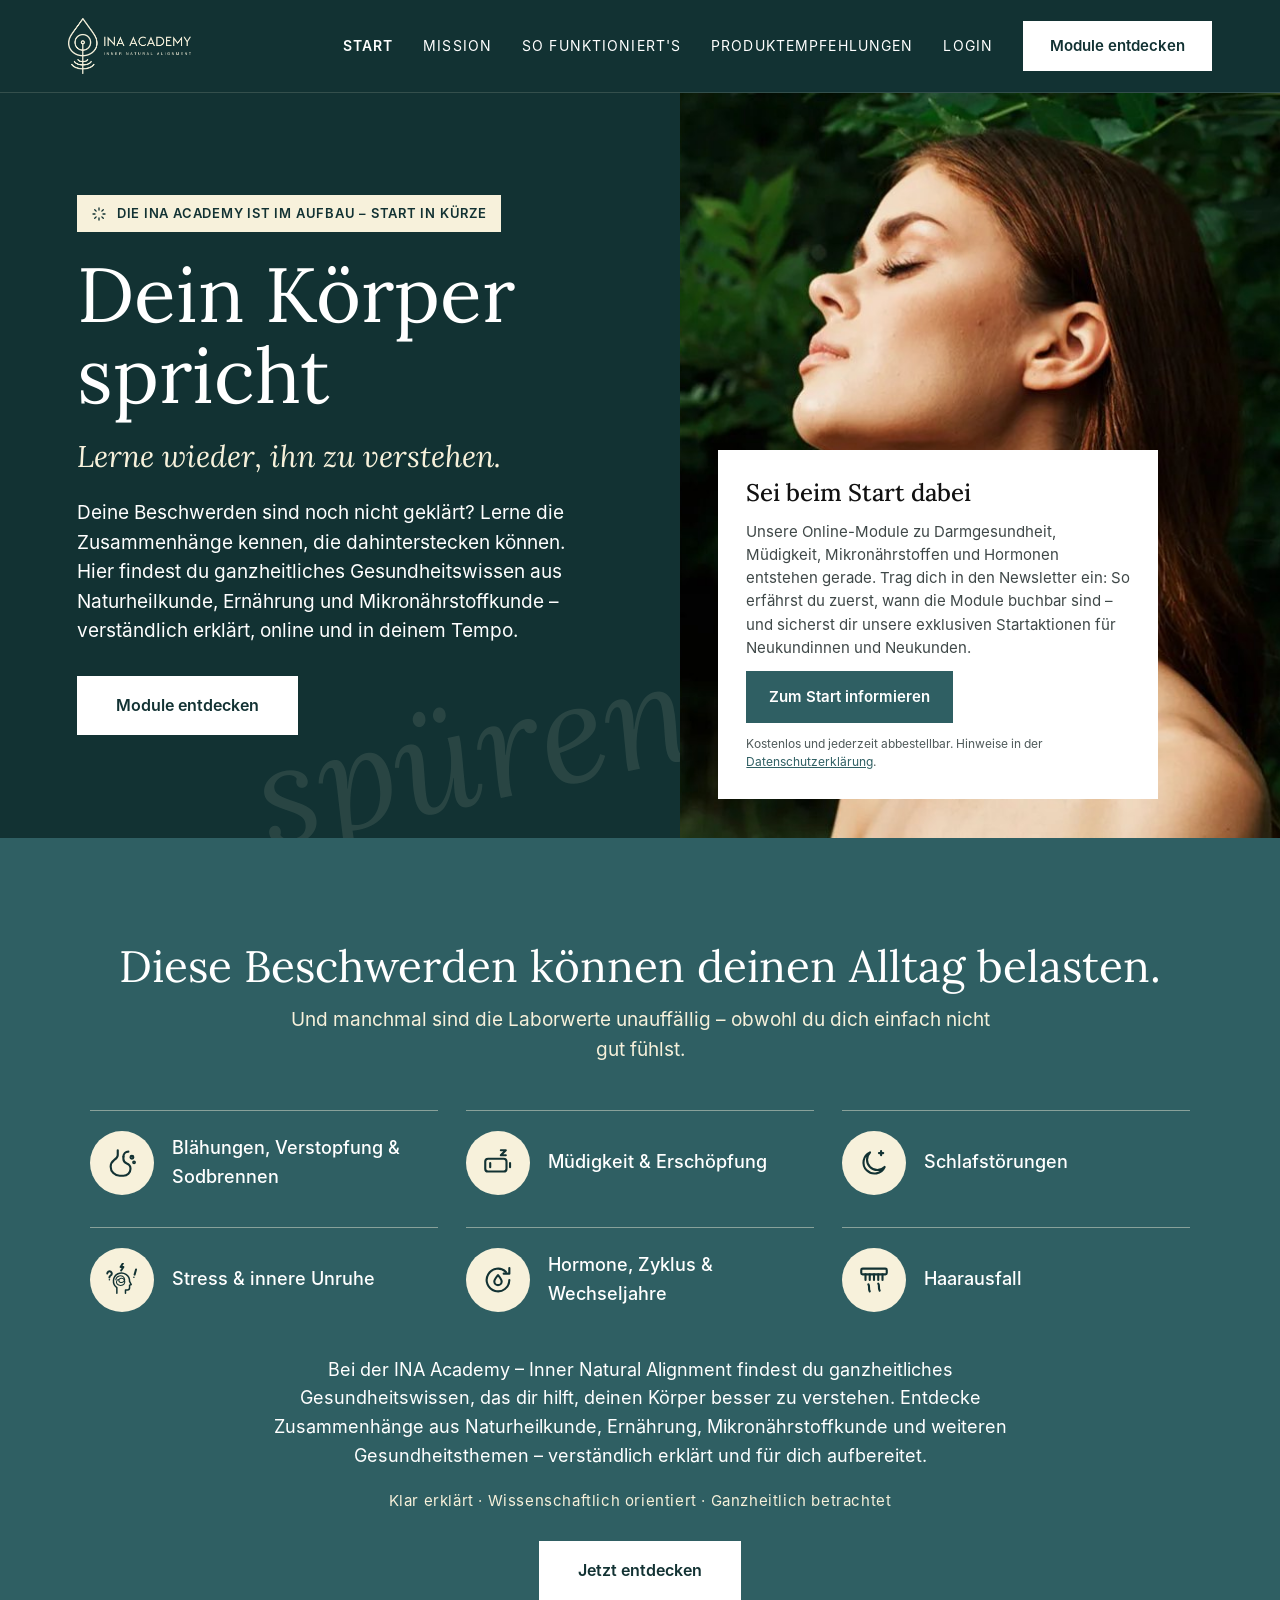
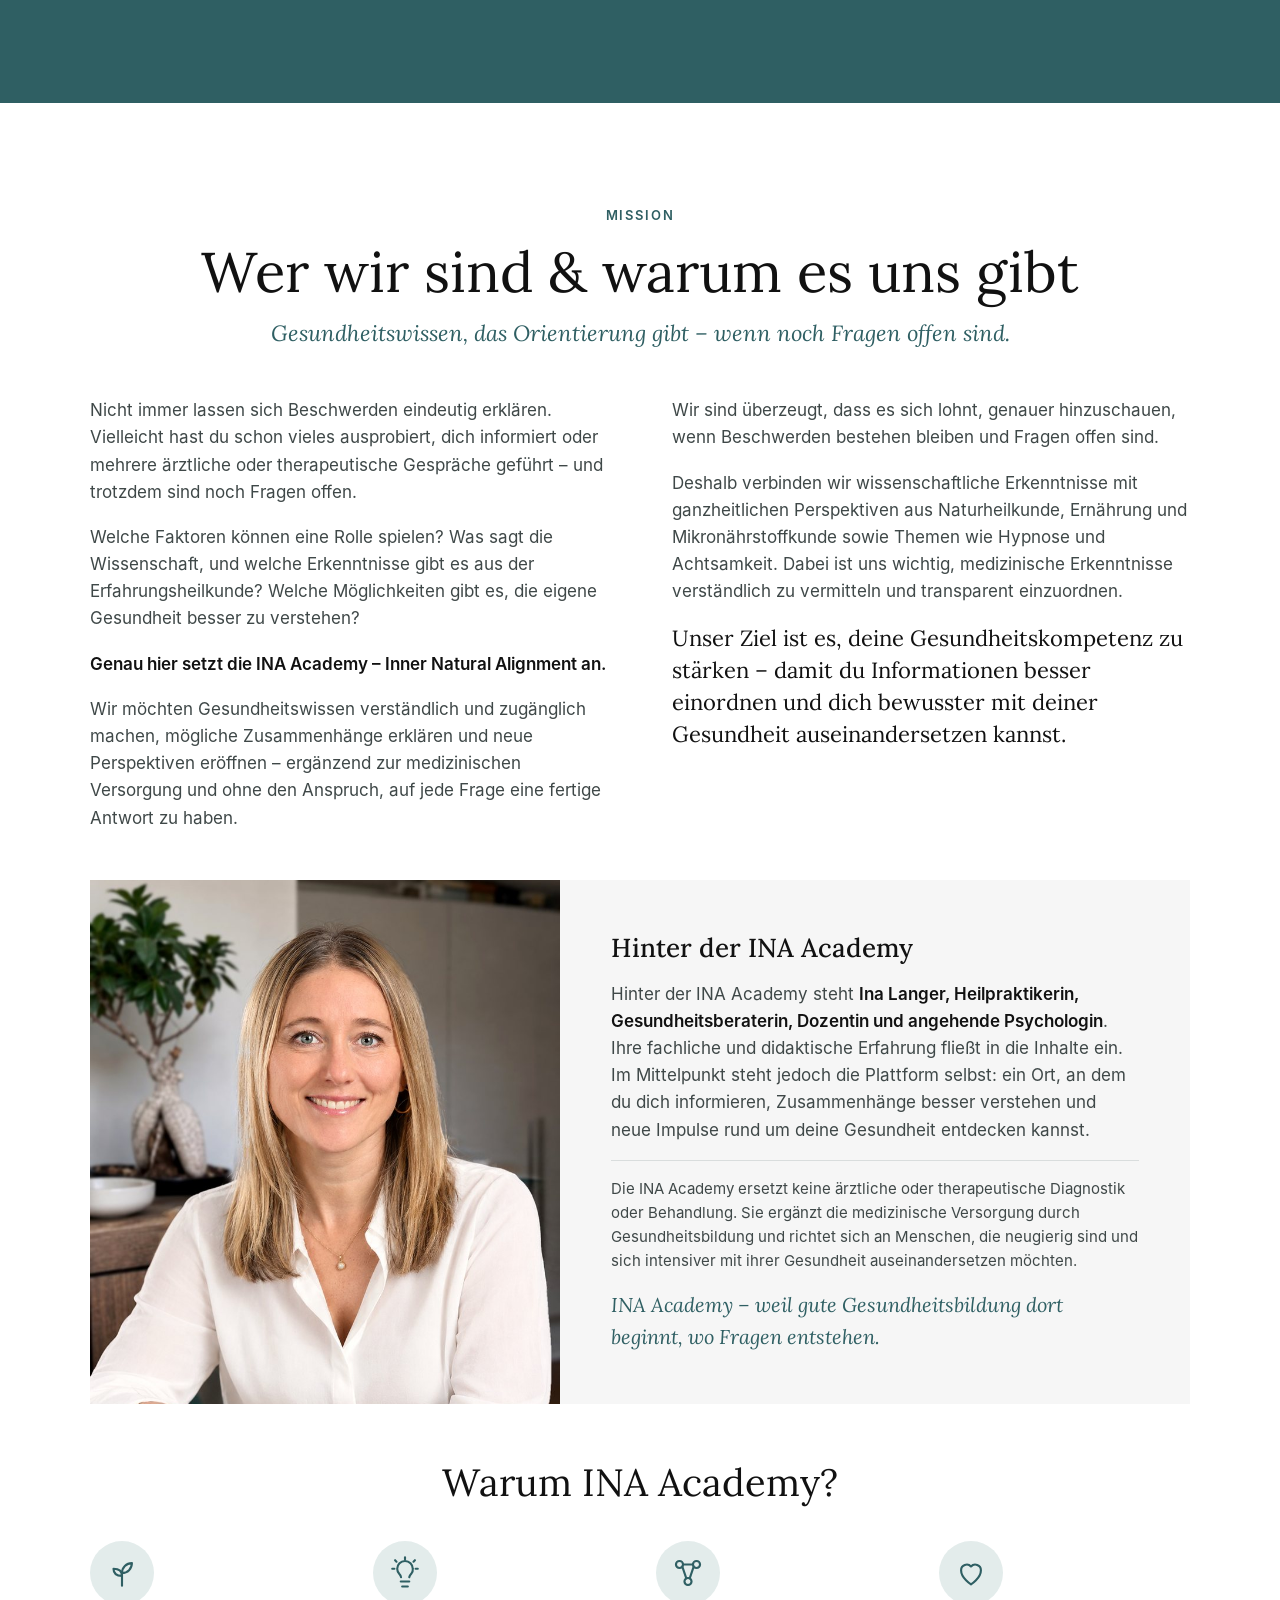
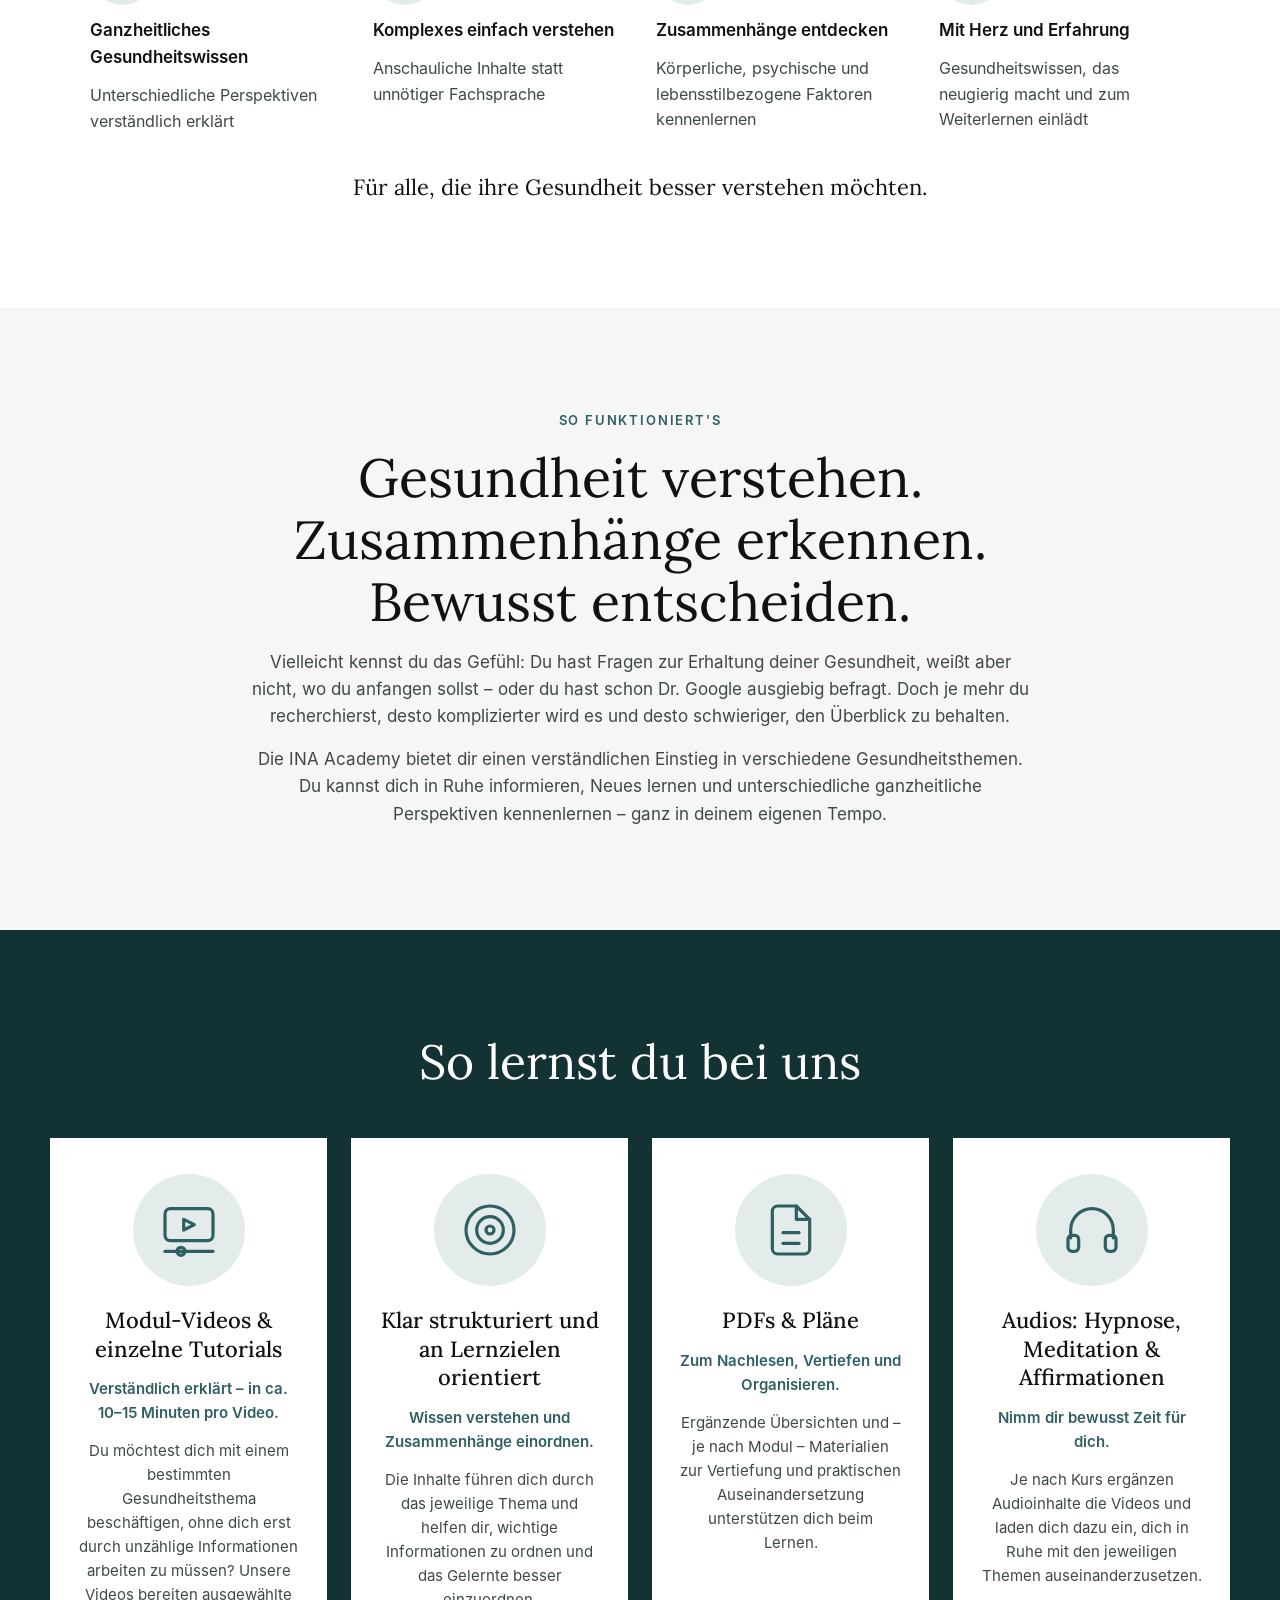
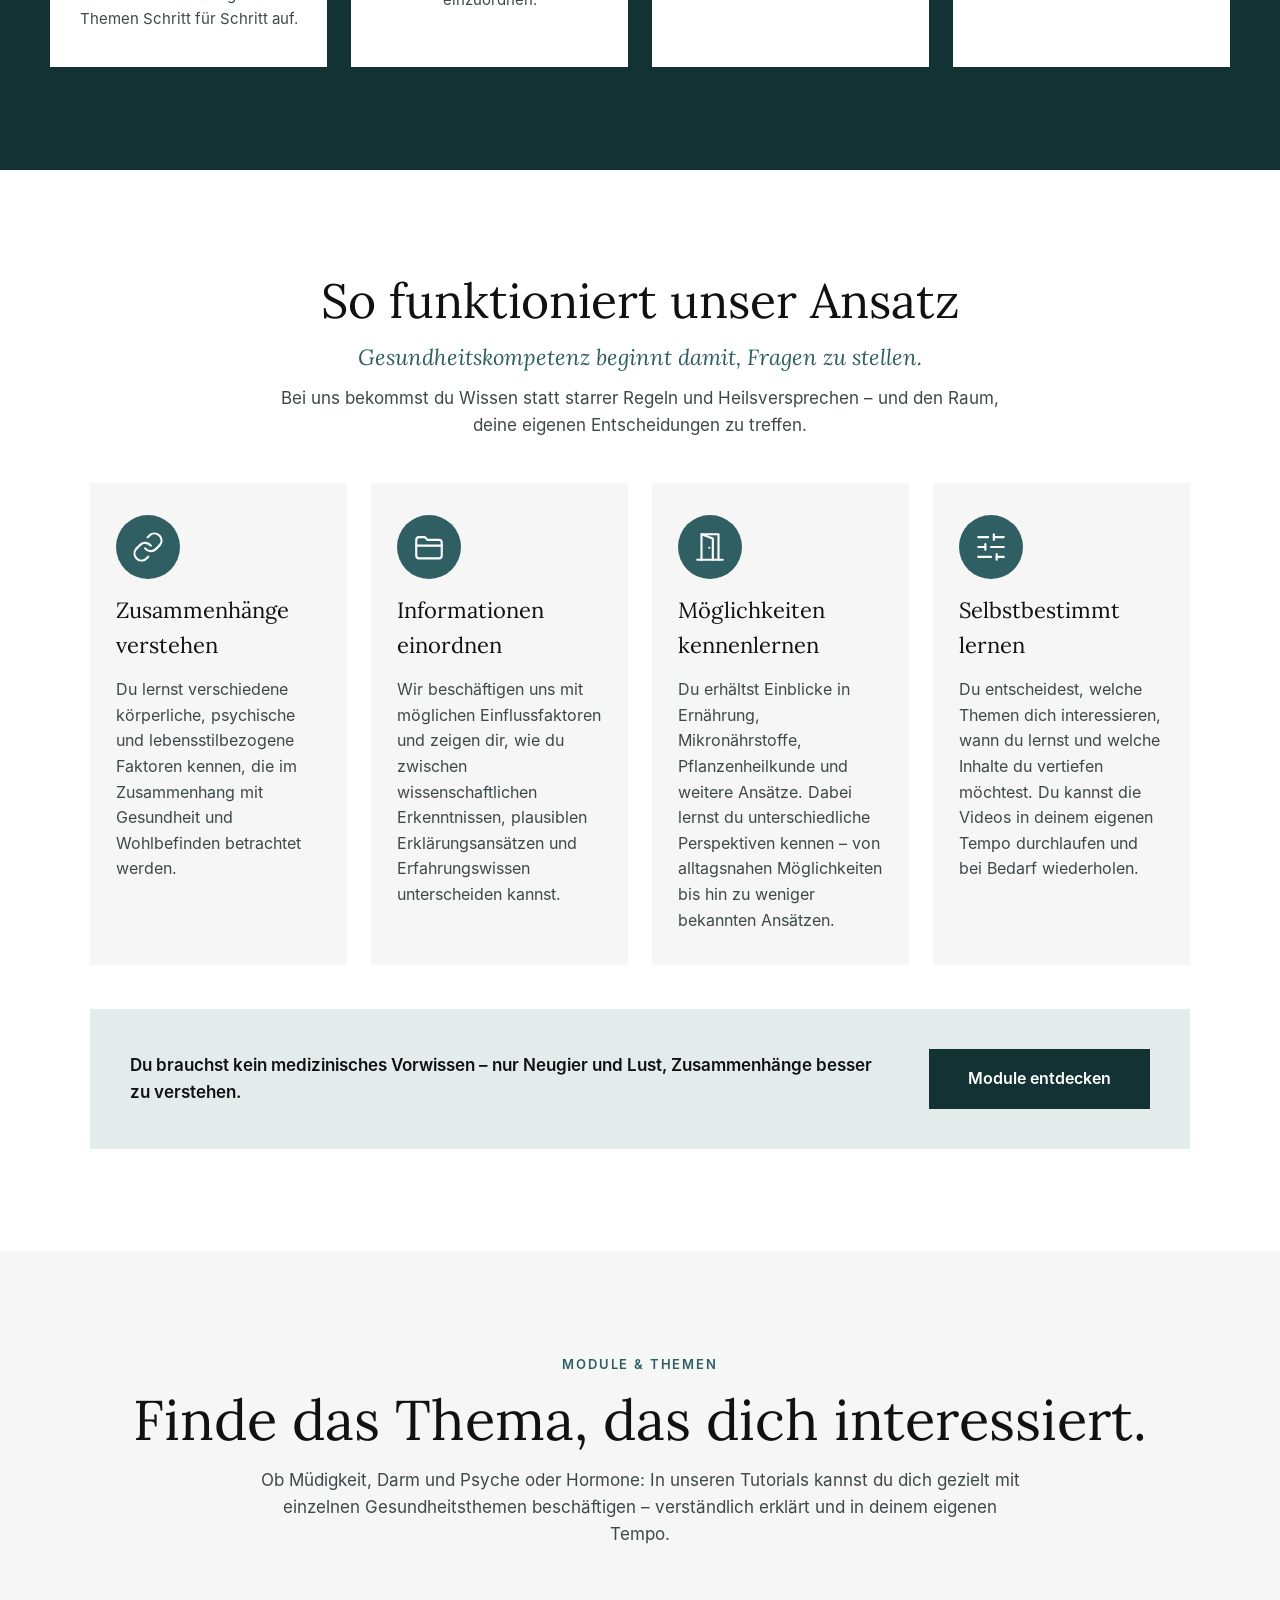
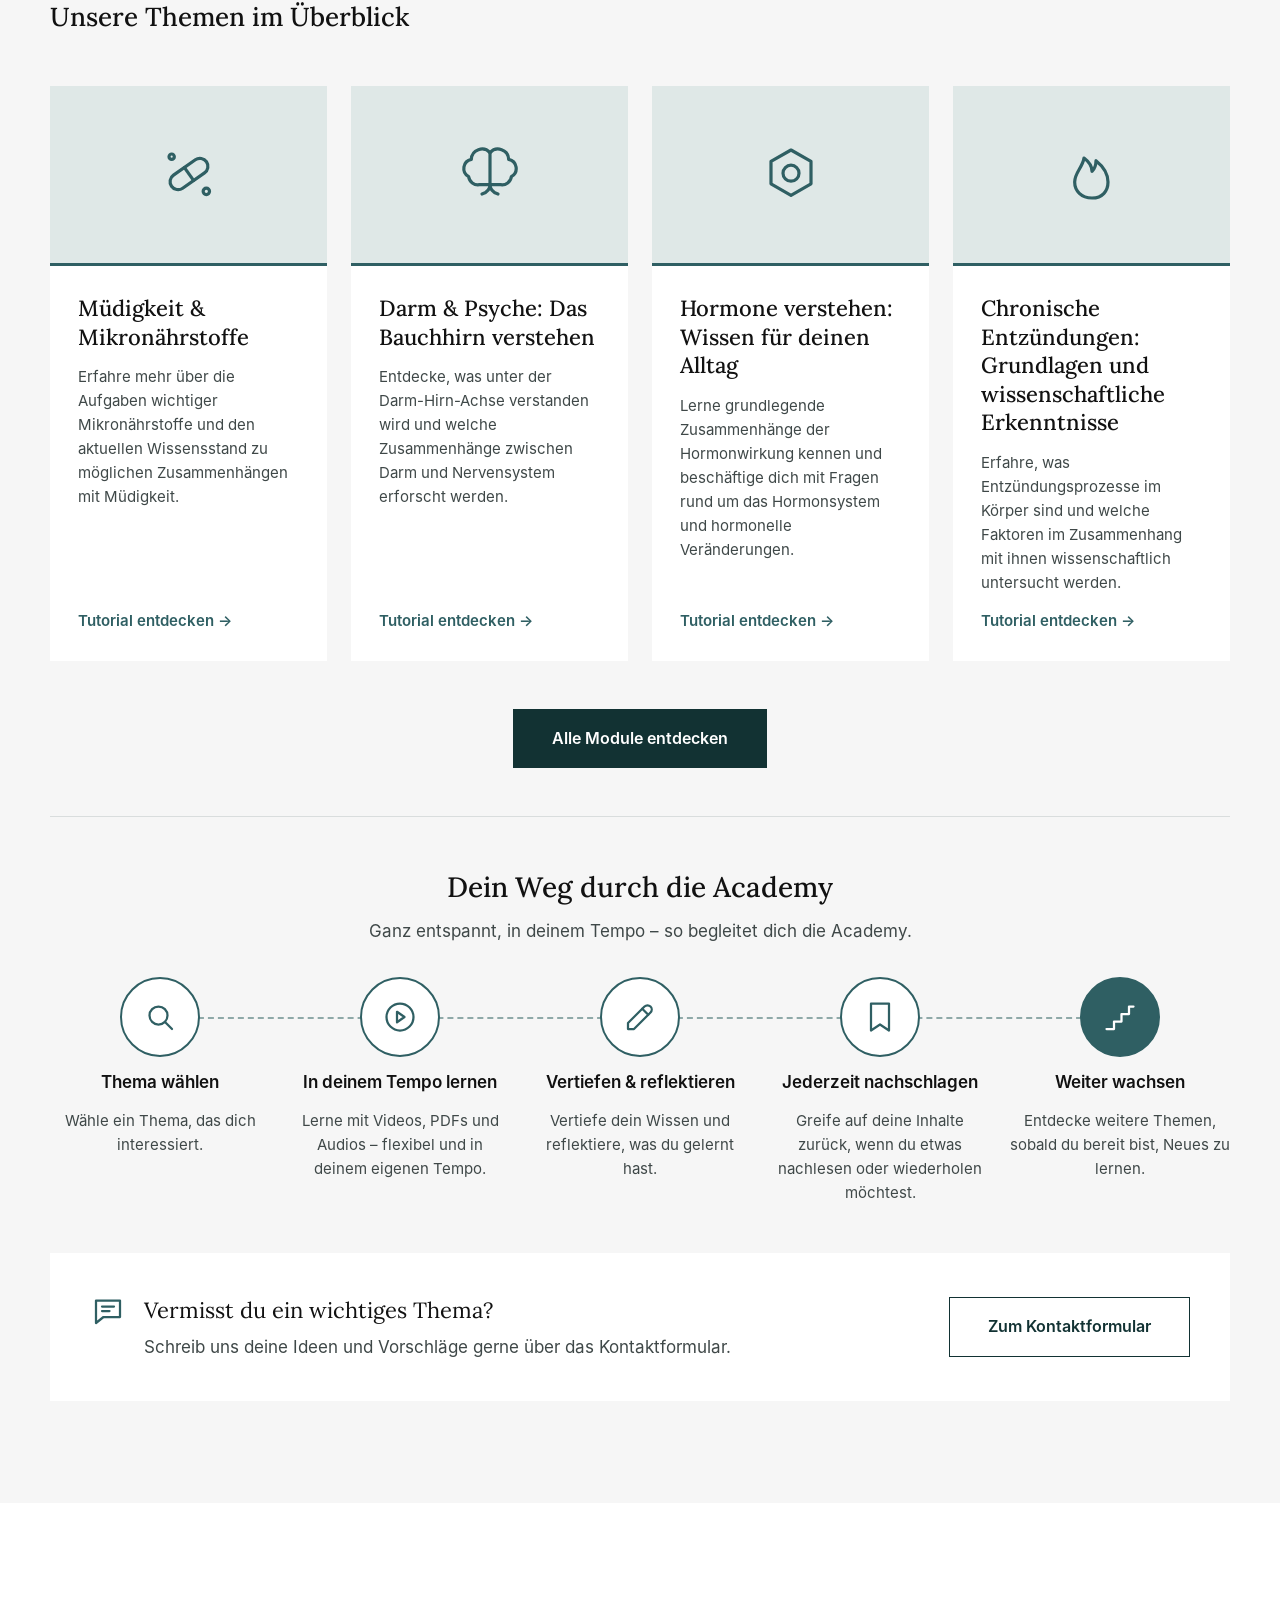
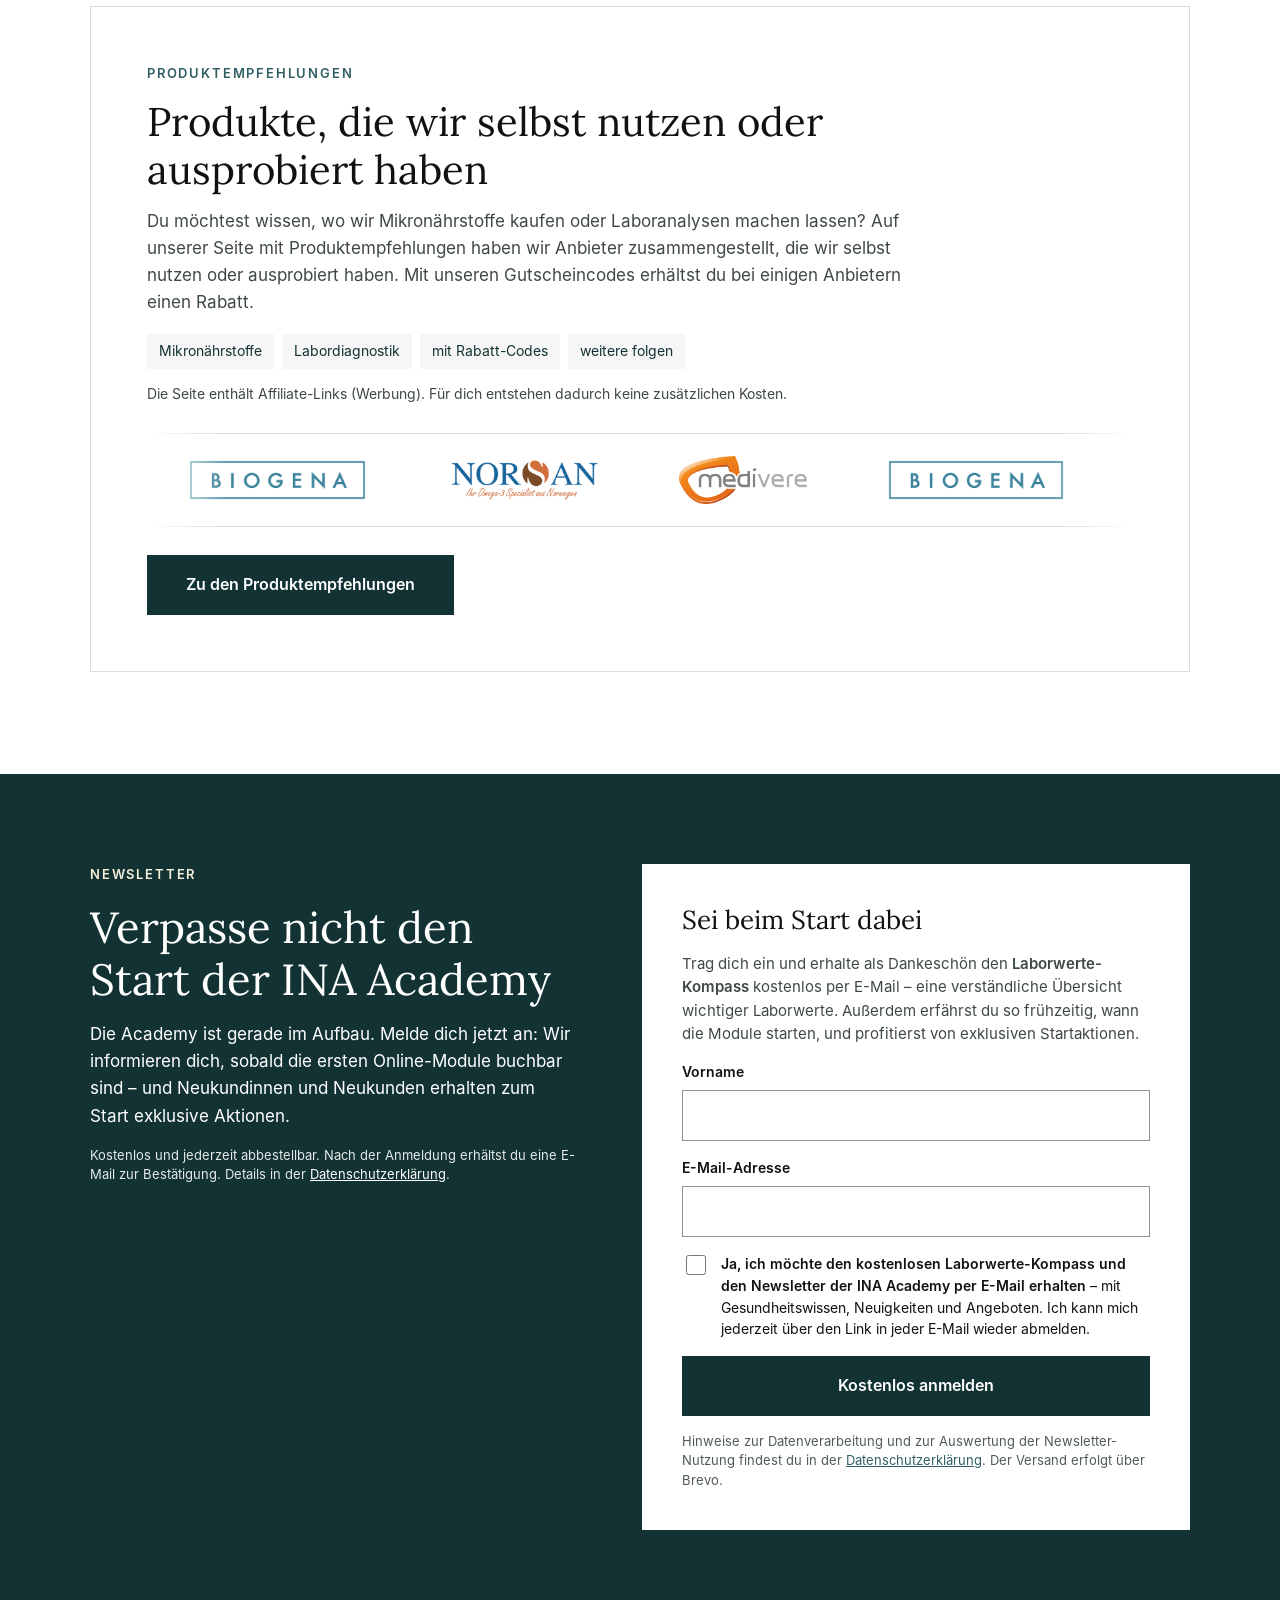
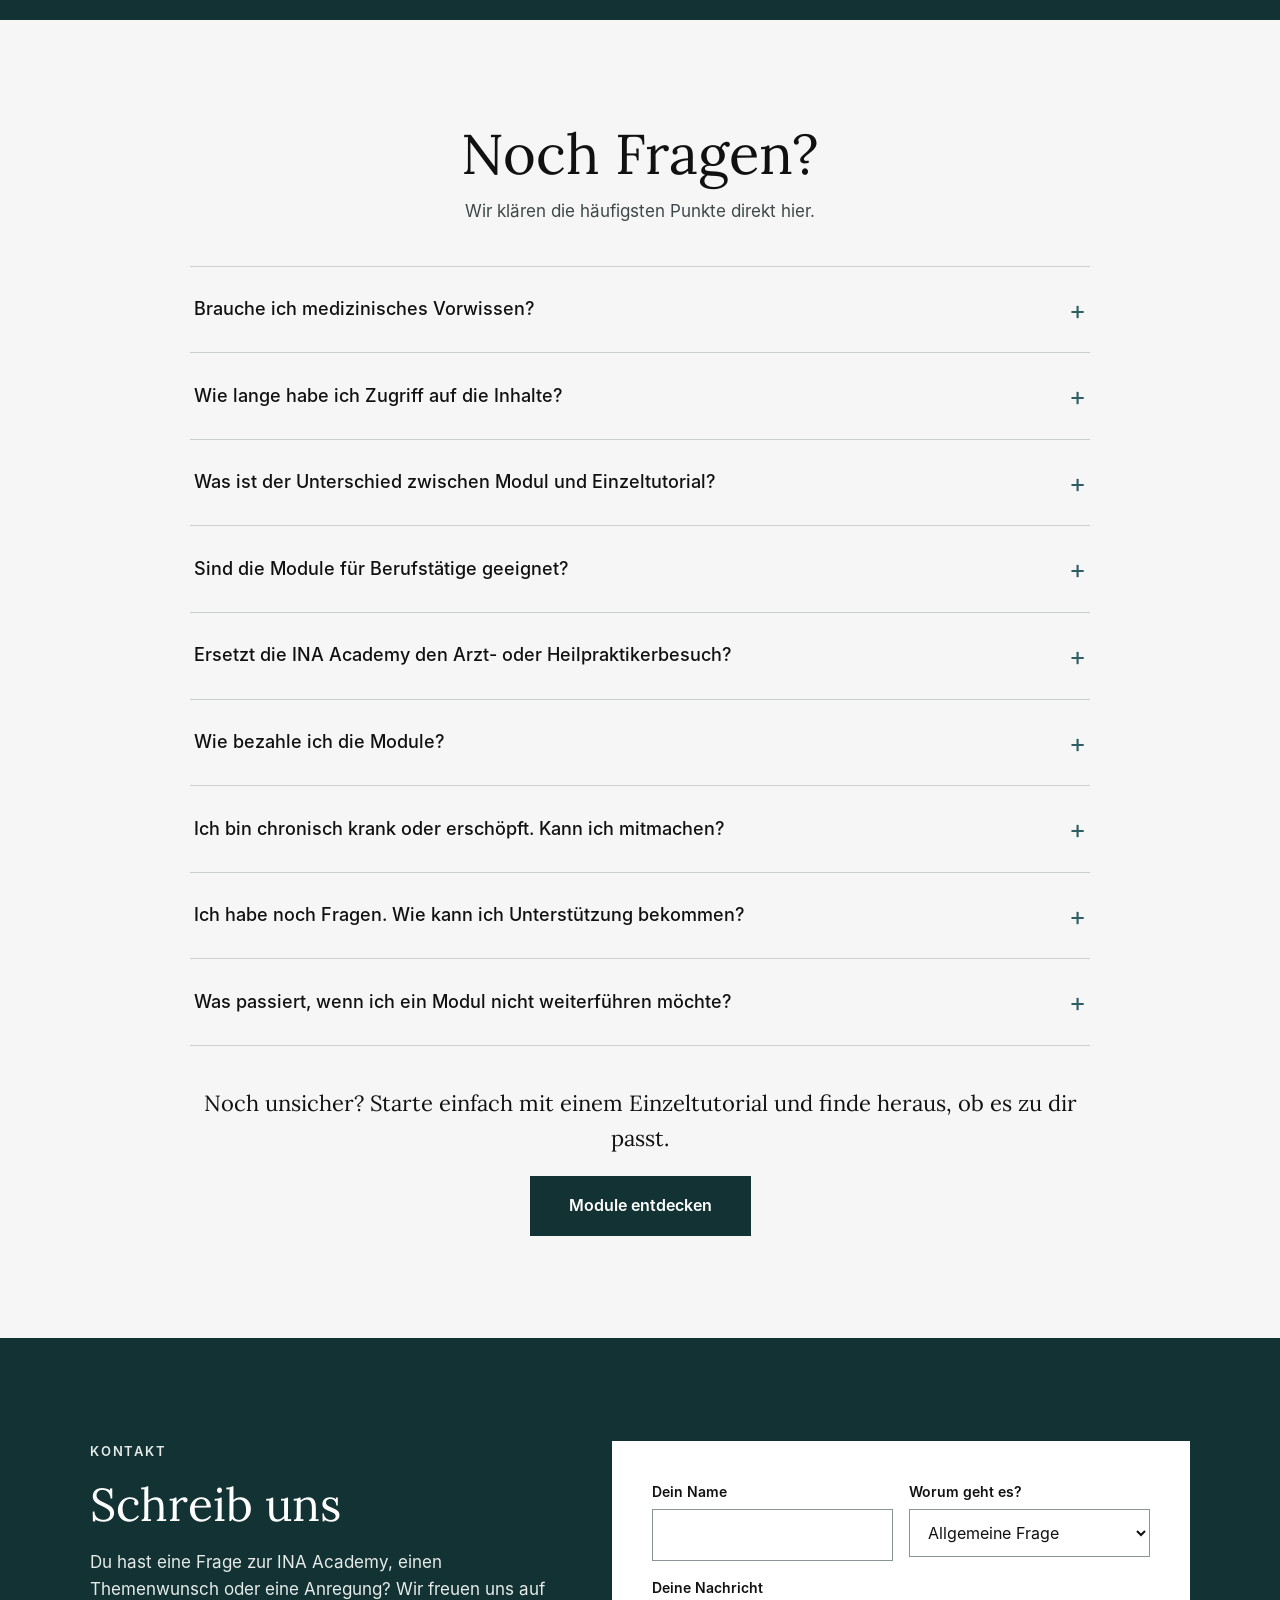
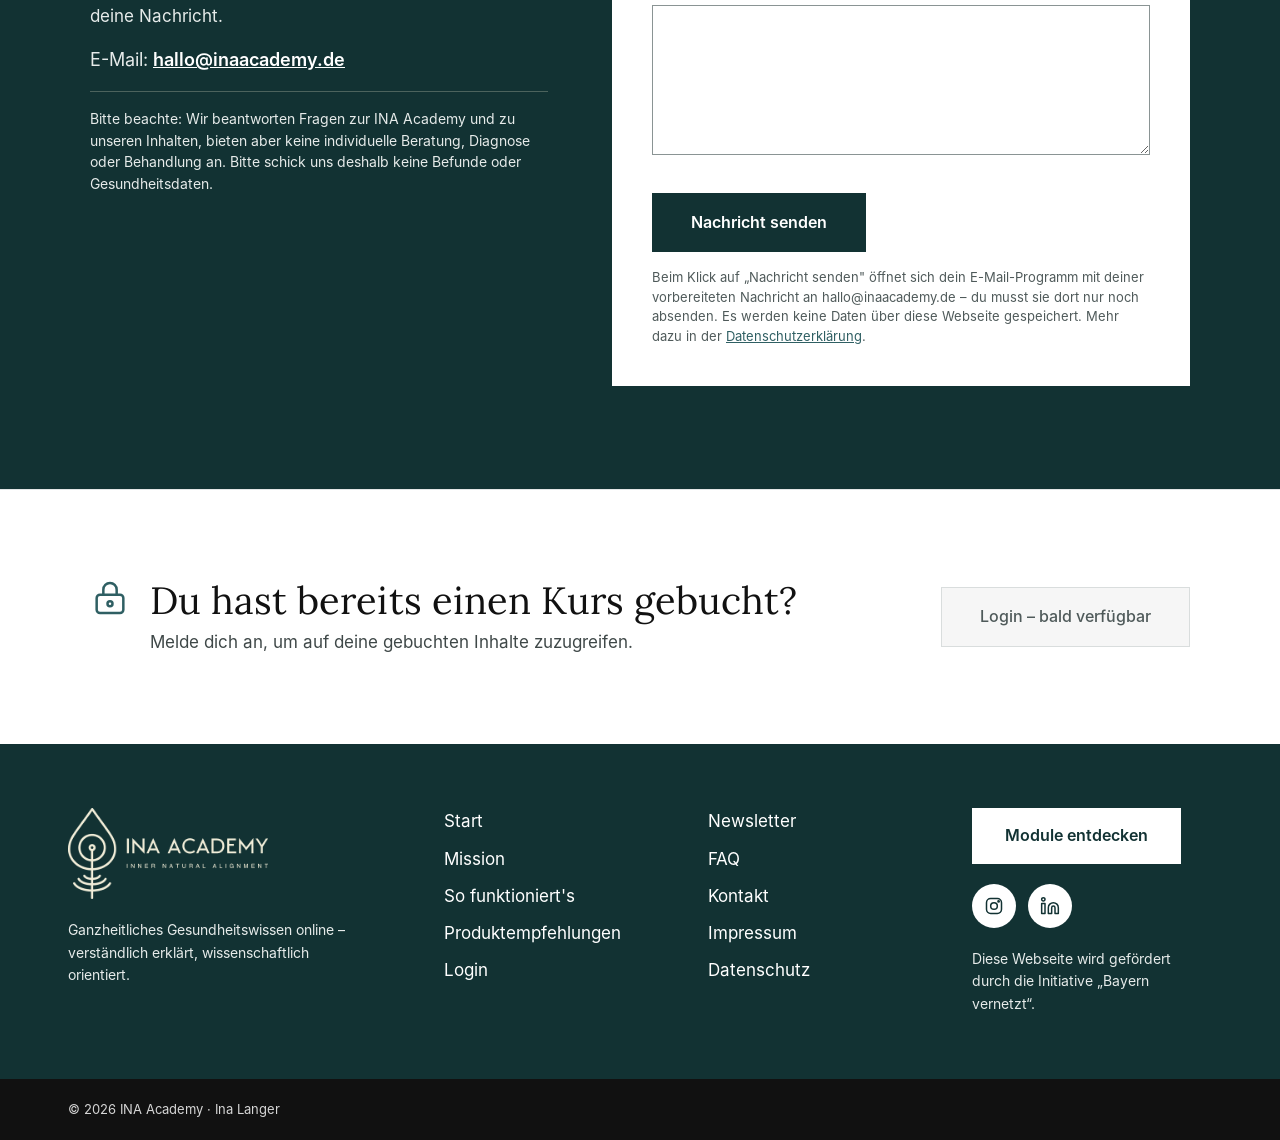
==== index.html @ 93eba9b8 "Icon „Stress & innere Unruhe“: weniger Knäuel, Zeichen rund um den Kopf Co-Authored-By: Claude Opus " ====
<!DOCTYPE html>
<html lang="de">
<head>
  <meta charset="UTF-8">
  <meta name="viewport" content="width=device-width, initial-scale=1.0">
  <title>INA Academy – Ganzheitliches Gesundheitswissen online</title>
  <meta name="description" content="INA Academy – Inner Natural Alignment: ganzheitliches Gesundheitswissen aus Naturheilkunde, Ernährung und Mikronährstoffkunde. Verständlich erklärt, online und in deinem Tempo.">
  <meta name="robots" content="index, follow">
  <meta name="theme-color" content="#123233">
  <link rel="canonical" href="https://inaacademy.de/">

  <meta property="og:type" content="website">
  <meta property="og:locale" content="de_DE">
  <meta property="og:title" content="INA Academy – Dein Körper spricht">
  <meta property="og:description" content="Ganzheitliches Gesundheitswissen online – verständlich erklärt, wissenschaftlich orientiert. Die Academy ist im Aufbau: Sei beim Start dabei.">
  <meta property="og:image" content="https://inaacademy.de/assets/img/hero-frau-pflanzen.jpg">
  <meta property="og:url" content="https://inaacademy.de/">
  <meta name="twitter:card" content="summary_large_image">

  <!-- Schriften werden lokal geladen (keine Verbindung zu Google-Servern, DSGVO) -->
  <link rel="preload" href="assets/fonts/inter-400.woff2" as="font" type="font/woff2" crossorigin>
  <link rel="preload" href="assets/fonts/lora-var.woff2" as="font" type="font/woff2" crossorigin>
  <link rel="preload" href="assets/fonts/lora-italic-var.woff2" as="font" type="font/woff2" crossorigin>
  <link rel="preload" href="assets/img/hero-frau-pflanzen.jpg" as="image" fetchpriority="high">
  <!-- Verbindung zu Brevo (Newsletter-Anmeldung) früh aufbauen -->
  <link rel="preconnect" href="https://d94f9f30.sibforms.com">
  <link rel="dns-prefetch" href="https://d94f9f30.sibforms.com">

  <style>
    /* ---------- Schriften ---------- */
    @font-face { font-family: "Inter"; src: url("assets/fonts/inter-400.woff2") format("woff2"), url("assets/fonts/inter-400.woff") format("woff"); font-weight: 400; font-style: normal; font-display: swap; }
    @font-face { font-family: "Inter"; src: url("assets/fonts/inter-500.woff2") format("woff2"), url("assets/fonts/inter-500.woff") format("woff"); font-weight: 500; font-style: normal; font-display: swap; }
    @font-face { font-family: "Inter"; src: url("assets/fonts/inter-600.woff2") format("woff2"), url("assets/fonts/inter-600.woff") format("woff"); font-weight: 600; font-style: normal; font-display: swap; }
    @font-face { font-family: "Lora"; src: url("assets/fonts/lora-var.woff2") format("woff2"), url("assets/fonts/lora-var.woff") format("woff"); font-weight: 400 700; font-style: normal; font-display: swap; }
    @font-face { font-family: "Lora"; src: url("assets/fonts/lora-italic-var.woff2") format("woff2"), url("assets/fonts/lora-italic-var.woff") format("woff"); font-weight: 400 700; font-style: italic; font-display: swap; }

    /* ---------- Design-Tokens INA Academy ---------- */
    :root {
      --dark: #123233;        /* Header, Hero, dunkle Sektionen, Footer */
      --petrol: #2f5f63;      /* Logo-/Markenfarbe, Akzente, Icons */
      --cream: #f7f1db;       /* Unterzeilen & Akzenttext auf dunklem Grund */
      --white: #ffffff;
      --soft: #f6f6f6;        /* helle Sektionen */
      --mint: #e3eceb;        /* Icon-Kreise, Hinweisbox */
      --tile: #dfe8e7;        /* Bildflächen */
      --ink: #111111;         /* Überschriften auf hell */
      --text: #1b1f1f;
      --text-muted: #3f4848;
      --line: #d9dddd;
      --font-serif: "Lora", Georgia, "Times New Roman", serif;
      --font-sans: "Inter", "Helvetica Neue", Arial, sans-serif;
      --pad-section: clamp(64px, 8vw, 112px) clamp(20px, 5vw, 48px);
    }

    *, *::before, *::after { box-sizing: border-box; }
    html { scroll-behavior: smooth; scroll-padding-top: 100px; } /* Platz für das mitlaufende Menü bei Sprunglinks */
    body {
      margin: 0;
      font-family: var(--font-sans);
      font-size: 17px;
      line-height: 1.6;
      color: var(--text);
      background: var(--white);
      -webkit-font-smoothing: antialiased;
    }
    img { max-width: 100%; display: block; }
    a { color: var(--petrol); }
    a:hover { color: var(--dark); }
    p, h1, h2, h3, h4, blockquote, figure { margin: 0; }
    h1, h2, h3, h4 { font-family: var(--font-serif); font-weight: 400; color: var(--ink); }
    :focus-visible { outline: 3px solid #7fb3b7; outline-offset: 3px; }
    .sr-only { position: absolute; width: 1px; height: 1px; overflow: hidden; clip: rect(0 0 0 0); white-space: nowrap; }

    /* ---------- Bausteine ---------- */
    .wrap { max-width: 1100px; margin: 0 auto; display: flex; flex-direction: column; }
    .wrap-wide { max-width: 1180px; }
    .center { text-align: center; align-items: center; }
    .eyebrow { font-size: 13px; font-weight: 600; letter-spacing: 0.14em; color: var(--petrol); text-transform: uppercase; }
    .h-section { font-size: clamp(36px, 4.4vw, 56px); line-height: 1.15; }
    .lead-italic { font-family: var(--font-serif); font-style: italic; font-size: 22px; line-height: 1.4; color: var(--petrol); }
    .muted { color: var(--text-muted); }
    .maxw { max-width: 780px; }

    .btn {
      display: inline-block;
      font: inherit; font-size: 16px; font-weight: 600;
      text-decoration: none;
      padding: 16px 38px;
      border: 1px solid transparent;
      cursor: pointer;
      transition: background-color .2s, color .2s;
    }
    .btn-light { background: var(--white); color: var(--dark); }
    .btn-light:hover { background: var(--cream); color: var(--dark); }
    .btn-dark { background: var(--dark); color: var(--white); }
    .btn-dark:hover { background: var(--petrol); color: var(--white); }
    .btn-outline-light { background: transparent; color: var(--white); border-color: var(--white); font-weight: 500; }
    .btn-outline-light:hover { background: var(--white); color: var(--dark); }
    .btn-outline-dark { background: transparent; color: var(--dark); border-color: var(--dark); }
    .btn-outline-dark:hover { background: var(--dark); color: var(--white); }

    .icon-circle { display: flex; align-items: center; justify-content: center; flex: none; border-radius: 50%; background: var(--mint); }

    /* ---------- Header ---------- */
    /* Menü läuft beim Scrollen mit (sticky) */
    .site-header { background: var(--dark); border-bottom: 1px solid rgba(247,241,219,0.15); position: sticky; top: 0; z-index: 100; transition: box-shadow .2s; }
    .site-header.scrolled { box-shadow: 0 4px 16px rgba(0,0,0,0.18); }
    .header-inner, .logo-link img { transition: padding .2s, height .2s; }
    .site-header.scrolled .header-inner { padding-top: 10px; padding-bottom: 10px; }
    .site-header.scrolled .logo-link img { height: 44px; }
    .header-inner {
      max-width: 1240px; margin: 0 auto;
      padding: 18px clamp(20px, 4vw, 48px);
      display: flex; align-items: center; justify-content: space-between; gap: 16px 32px;
    }
    .logo-link { display: block; line-height: 0; }
    .logo-link img { height: 56px; width: auto; }
    .main-nav ul { list-style: none; margin: 0; padding: 0; display: flex; flex-wrap: wrap; align-items: center; gap: 8px 30px; }
    .main-nav a { color: var(--white); text-decoration: none; font-size: 14px; letter-spacing: 0.08em; text-transform: uppercase; }
    .main-nav a:hover { color: var(--cream); }
    .main-nav a.active { font-weight: 600; }
    .main-nav .btn { text-transform: none; letter-spacing: 0; font-size: 15px; padding: 12px 26px; color: var(--dark); }
    .main-nav .btn:hover { color: var(--dark); }
    .nav-toggle { display: none; }

    /* ---------- Hero ---------- */
    .hero { background: var(--dark); display: flex; flex-wrap: wrap; align-items: stretch; }
    .hero-text {
      flex: 1 1 560px; min-width: 0; position: relative; overflow: hidden;
      display: flex; align-items: center;
      padding: clamp(64px, 8vw, 112px) clamp(24px, 6vw, 96px);
    }
    .hero-watermark {
      position: absolute; right: -2%; bottom: 2%;
      font-family: var(--font-serif); font-style: italic;
      font-size: clamp(100px, 11vw, 170px); line-height: 1;
      color: rgba(247,241,219,0.10); transform: rotate(-12deg); pointer-events: none;
    }
    .hero-content { position: relative; max-width: 580px; display: flex; flex-direction: column; align-items: flex-start; gap: 22px; }
    .badge {
      display: inline-flex; align-items: center; gap: 10px;
      background: var(--cream); color: var(--dark);
      font-size: 13px; font-weight: 600; letter-spacing: 0.06em; padding: 8px 14px;
    }
    .hero h1 { font-size: clamp(48px, 6vw, 84px); line-height: 1.05; color: var(--white); }
    .hero-sub { font-family: var(--font-serif); font-style: italic; font-size: clamp(22px, 2.4vw, 30px); line-height: 1.3; color: var(--cream); }
    .hero-intro { font-size: 19px; line-height: 1.55; color: var(--white); }
    .btn-row { display: flex; flex-wrap: wrap; gap: 12px; margin-top: 8px; }

    .hero-media {
      flex: 1 1 480px; min-width: 0; min-height: 560px; position: relative;
      display: flex; align-items: flex-end; padding: clamp(20px, 3vw, 40px);
    }
    .hero-media > img { position: absolute; inset: 0; width: 100%; height: 100%; object-fit: cover; object-position: 60% 35%; }
    .start-card { position: relative; max-width: 440px; background: var(--white); padding: 28px; display: flex; flex-direction: column; gap: 12px; align-items: flex-start; }
    .start-card h2 { font-weight: 500; font-size: 24px; line-height: 1.25; }
    .start-card p { font-size: 15px; line-height: 1.55; color: var(--text-muted); }
    .start-card .btn { background: var(--petrol); color: var(--white); padding: 13px 22px; font-size: 15px; }
    .start-card .btn:hover { background: var(--dark); }
    .start-card .small { font-size: 12px; line-height: 1.5; color: #4f5a5a; }

    /* ---------- Beschwerden ---------- */
    .complaints { background: var(--petrol); color: var(--white); padding: clamp(64px, 8vw, 104px) clamp(20px, 5vw, 48px); }
    .complaints .wrap { gap: 44px; }
    .complaints-head { display: flex; flex-direction: column; gap: 12px; text-align: center; }
    .complaints-head p { font-size: 19px; color: var(--cream); max-width: 720px; margin: 0 auto; }
    .complaints h2 { text-align: center; font-size: clamp(30px, 3.6vw, 44px); line-height: 1.2; color: var(--white); }
    .grid-4 { display: grid; grid-template-columns: repeat(auto-fit, minmax(220px, 1fr)); gap: 24px; }
    .complaint { border-top: 1px solid rgba(247,241,219,0.45); padding-top: 20px; display: flex; flex-direction: column; gap: 12px; }
    .complaint p { font-size: 18px; font-weight: 500; }
    .complaint-grid { grid-template-columns: repeat(3, minmax(0, 1fr)); gap: 32px 28px; }
    .complaint { flex-direction: row; align-items: center; gap: 18px; }
    .c-icon { flex: none; width: 64px; height: 64px; border-radius: 50%; background: var(--cream); display: flex; align-items: center; justify-content: center; }
    @media (max-width: 900px) { .complaint-grid { grid-template-columns: repeat(2, minmax(0, 1fr)); } }
    @media (max-width: 560px) { .complaint-grid { grid-template-columns: 1fr; gap: 20px; } .c-icon { width: 56px; height: 56px; } }
    .complaints-text { max-width: 780px; margin: 0 auto; text-align: center; display: flex; flex-direction: column; gap: 18px; align-items: center; }
    .complaints-text p { font-size: 18px; }
    .complaints-text .tagline { font-size: 15px; letter-spacing: 0.04em; color: var(--cream); }
    .complaints-text .btn { margin-top: 10px; }

    /* ---------- Mission ---------- */
    .mission { background: var(--white); padding: var(--pad-section); }
    .mission .wrap { gap: 48px; }
    .head { display: flex; flex-direction: column; gap: 14px; }
    .two-col { display: flex; flex-wrap: wrap; gap: 40px 64px; }
    .two-col > div { flex: 1 1 460px; min-width: 0; display: flex; flex-direction: column; gap: 18px; }
    .strong { font-weight: 600; color: var(--ink); }
    .quote-serif { font-family: var(--font-serif); font-size: 22px; line-height: 1.45; color: var(--ink); }

    .about-ina { display: flex; flex-wrap: wrap; background: var(--soft); }
    .about-ina .portrait {
      flex: 1 1 360px; min-width: 0; min-height: 440px; background: var(--tile);
      position: relative; overflow: hidden;
    }
    .about-ina .portrait img { position: absolute; inset: 0; width: 100%; height: 100%; object-fit: cover; object-position: 50% 22%; }
    .about-ina .text { flex: 1 1 520px; min-width: 0; padding: clamp(28px, 4vw, 56px); display: flex; flex-direction: column; gap: 16px; }
    .about-ina h3 { font-weight: 500; font-size: 26px; line-height: 1.3; }
    .about-ina .disclaimer { font-size: 15px; color: var(--text-muted); border-top: 1px solid var(--line); padding-top: 16px; }
    .about-ina .closing { font-family: var(--font-serif); font-style: italic; font-size: 20px; color: var(--petrol); }

    .why { display: flex; flex-direction: column; gap: 28px; }
    .why h3 { text-align: center; font-size: clamp(28px, 3vw, 38px); }
    .why-grid { display: grid; grid-template-columns: repeat(auto-fit, minmax(230px, 1fr)); gap: 32px; }
    .why-item { display: flex; flex-direction: column; gap: 12px; align-items: flex-start; }
    .why-item .icon-circle { width: 64px; height: 64px; }
    .why-item p:last-child { font-size: 16px; color: var(--text-muted); }
    .why .closing { margin-top: 8px; text-align: center; font-family: var(--font-serif); font-size: 22px; color: var(--ink); }

    /* ---------- So funktioniert's ---------- */
    .how { background: var(--soft); padding: var(--pad-section); }
    .how .head { gap: 16px; }
    .how h2 { max-width: 900px; font-size: clamp(34px, 4.2vw, 54px); line-height: 1.15; }

    /* ---------- Lernformate ---------- */
    .formats { background: var(--dark); color: var(--white); padding: clamp(64px, 8vw, 104px) clamp(20px, 5vw, 48px); }
    .formats .wrap { gap: 48px; }
    .formats h2 { text-align: center; font-size: clamp(32px, 3.8vw, 48px); line-height: 1.2; color: var(--white); }
    .format-grid { display: grid; grid-template-columns: repeat(auto-fit, minmax(250px, 1fr)); gap: 24px; }
    .format-card { background: var(--white); color: var(--ink); padding: 36px 28px; display: flex; flex-direction: column; align-items: center; text-align: center; gap: 14px; }
    .format-card .icon-circle { width: 112px; height: 112px; margin-bottom: 6px; }
    .format-card h3 { font-weight: 500; font-size: 22px; line-height: 1.3; }
    .format-card .key { font-size: 15px; font-weight: 600; color: var(--petrol); }
    .format-card p:last-child { font-size: 15px; color: var(--text-muted); }

    /* ---------- Ansatz ---------- */
    .approach { background: var(--white); padding: var(--pad-section); }
    .approach .wrap { gap: 44px; }
    .approach .head { gap: 12px; }
    .approach h2 { font-size: clamp(32px, 3.8vw, 48px); line-height: 1.2; }
    .approach-card { background: var(--soft); padding: 32px 26px; display: flex; flex-direction: column; gap: 14px; }
    .approach-card .icon-circle { width: 64px; height: 64px; background: var(--petrol); }
    .approach-card .title { font-family: var(--font-serif); font-size: 22px; color: var(--ink); }
    .approach-card p:last-child { font-size: 16px; color: var(--text-muted); }
    .note-box { background: var(--mint); padding: clamp(24px, 4vw, 40px); display: flex; flex-wrap: wrap; gap: 20px 40px; align-items: center; justify-content: space-between; }
    .note-box > div { flex: 1 1 520px; min-width: 0; display: flex; flex-direction: column; gap: 8px; }

    /* ---------- Module ---------- */
    .modules { background: var(--soft); padding: var(--pad-section); }
    .modules .wrap { gap: 48px; }
    .modules h3.sub { font-weight: 500; font-size: 26px; }
    .module-card { background: var(--white); display: flex; flex-direction: column; }
    .module-card .media { height: 180px; background: var(--tile); border-bottom: 3px solid var(--petrol); display: flex; align-items: center; justify-content: center; }
    .module-card .body { padding: 28px; display: flex; flex-direction: column; gap: 14px; flex-grow: 1; }
    .module-card h4 { font-weight: 500; font-size: 22px; line-height: 1.3; }
    .module-card .body p { flex-grow: 1; font-size: 15px; color: var(--text-muted); }
    .module-card .more { font-size: 15px; font-weight: 600; text-decoration: none; }
    .btn-center { display: flex; justify-content: center; }

    .path { display: flex; flex-direction: column; gap: 32px; border-top: 1px solid var(--line); padding-top: 48px; }
    .path h3 { font-weight: 500; font-size: 28px; }
    .path-steps { position: relative; }
    .path-line { position: absolute; left: 10%; right: 10%; top: 40px; border-top: 2px dashed #8fa9a8; }
    .path-grid { position: relative; display: grid; grid-template-columns: repeat(auto-fit, minmax(170px, 1fr)); gap: 28px 20px; }
    .step { display: flex; flex-direction: column; align-items: center; text-align: center; gap: 12px; }
    .step .icon-circle { width: 80px; height: 80px; background: var(--white); border: 2px solid var(--petrol); }
    .step .icon-circle.filled { background: var(--petrol); }
    .step p:last-child { font-size: 15px; color: var(--text-muted); }

    .suggest { display: flex; flex-wrap: wrap; gap: 20px 40px; align-items: center; justify-content: space-between; background: var(--white); padding: clamp(24px, 4vw, 40px); }
    .suggest > div { flex: 1 1 480px; min-width: 0; display: flex; gap: 18px; align-items: flex-start; }
    .suggest .title { margin-bottom: 6px; font-family: var(--font-serif); font-size: 22px; color: var(--ink); }

    /* ---------- Newsletter ---------- */
    .recommend { background: var(--white); padding: var(--pad-section); }
    .recommend .box { display: flex; flex-direction: column; gap: 28px; border: 1px solid var(--line); padding: clamp(28px, 4.5vw, 56px); }
    .recommend .text { max-width: 760px; display: flex; flex-direction: column; gap: 14px; }
    .recommend h2 { font-size: clamp(28px, 3.2vw, 40px); line-height: 1.2; }
    .recommend .tags { display: flex; flex-wrap: wrap; gap: 8px; margin: 4px 0 0; padding: 0; list-style: none; }
    .recommend .tags li { background: var(--soft); color: var(--dark); font-size: 14px; padding: 6px 12px; }
    .recommend .note { font-size: 14px; color: var(--text-muted); }
    .recommend .ad { font-size: 12px; font-weight: 600; letter-spacing: 0.12em; text-transform: uppercase; color: var(--text-muted); margin-bottom: 10px; }
    .marquee { overflow: hidden; border-top: 1px solid var(--line); border-bottom: 1px solid var(--line); padding: 22px 0;
      -webkit-mask-image: linear-gradient(90deg, transparent, #000 8%, #000 92%, transparent); mask-image: linear-gradient(90deg, transparent, #000 8%, #000 92%, transparent); }
    .marquee-track { display: flex; width: max-content; }
    .marquee ul { display: flex; align-items: center; gap: clamp(48px, 6vw, 88px); margin: 0; padding: 0 clamp(24px, 3vw, 44px); list-style: none; flex: none; }
    .marquee li { flex: none; }
    .marquee a { display: block; opacity: 0.9; transition: opacity .2s; }
    .marquee a:hover { opacity: 1; }
    .marquee img { height: 48px; width: auto; max-width: 190px; object-fit: contain; display: block; }
    .marquee.is-running .marquee-track { animation: marquee var(--marquee-dur, 30s) linear infinite; }
    .marquee.is-running:hover .marquee-track, .marquee.is-running:focus-within .marquee-track { animation-play-state: paused; }
    @keyframes marquee { from { transform: translateX(0); } to { transform: translateX(-50%); } }
    .marquee:not(.is-running) ul { flex-wrap: wrap; justify-content: center; row-gap: 20px; width: 100%; }
    .marquee:not(.is-running) .marquee-track { width: 100%; }
    @media (prefers-reduced-motion: reduce) { .marquee.is-running .marquee-track { animation: none; } }
    .recommend .box > .btn { align-self: flex-start; text-align: center; }
    .newsletter { background: var(--dark); color: var(--white); padding: clamp(56px, 7vw, 96px) clamp(20px, 5vw, 48px); }
    .newsletter .inner { max-width: 1100px; margin: 0 auto; display: flex; flex-wrap: wrap; gap: 32px 64px; align-items: flex-start; }
    .newsletter .intro { flex: 1 1 400px; min-width: 0; display: flex; flex-direction: column; gap: 16px; position: sticky; top: 24px; }
    .newsletter .eyebrow { color: var(--cream); }
    .newsletter h2 { font-size: clamp(32px, 3.4vw, 44px); line-height: 1.2; color: var(--white); }
    .newsletter .small { font-size: 13px; line-height: 1.5; color: #e6ebea; }
    .newsletter .small a { color: var(--white); }
    .nl-form { flex: 1 1 460px; min-width: 0; background: var(--white); color: var(--text); padding: clamp(24px, 4vw, 40px); display: flex; flex-direction: column; gap: 16px; }
    .nl-form .nl-title { font-family: var(--font-serif); font-size: 26px; line-height: 1.25; color: var(--ink); margin: 0; }
    .nl-form .nl-lead { font-size: 15px; line-height: 1.55; color: var(--text-muted); margin: 0; }
    .nl-form .field { display: flex; flex-direction: column; gap: 6px; }
    .nl-form label { font-size: 14px; font-weight: 600; color: var(--ink); }
    .nl-form input[type="text"], .nl-form input[type="email"] { font: inherit; font-size: 16px; color: var(--ink); background: var(--white); border: 1px solid #8a9494; border-radius: 0; padding: 12px 14px; width: 100%; }
    .nl-form input:focus { outline: 3px solid #7fb3b7; outline-offset: 1px; border-color: var(--petrol); }
    .nl-form .consent { display: flex; gap: 12px; align-items: flex-start; font-size: 14px; line-height: 1.55; color: var(--text); }
    .nl-form .consent input { flex: none; width: 20px; height: 20px; margin-top: 2px; accent-color: var(--petrol); }
    .nl-form .consent label { font-weight: 400; font-size: 14px; }
    .nl-form .hp { position: absolute; left: -9999px; width: 1px; height: 1px; overflow: hidden; }
    .nl-form .btn { align-self: stretch; text-align: center; }
    .nl-form .btn[disabled] { opacity: .6; cursor: wait; }
    .nl-form .hint { font-size: 13px; line-height: 1.5; color: #4f5a5a; margin: 0; }
    .nl-form .hint a { color: var(--petrol); }
    .nl-form .msg { margin: 0; padding: 12px 14px; font-size: 15px; line-height: 1.5; }
    .nl-form .msg.err { background: #fbeaea; color: #8a1f23; }
    .nl-form .field-err { font-size: 13px; color: #a3262a; margin: 0; }

    /* ---------- FAQ ---------- */
    .faq { background: var(--soft); padding: var(--pad-section); }
    .faq .wrap { max-width: 900px; gap: 40px; }
    .faq-list { border-top: 1px solid #c9cfcf; }
    .faq details { border-bottom: 1px solid #c9cfcf; }
    .faq summary {
      list-style: none; cursor: pointer;
      display: flex; justify-content: space-between; align-items: center; gap: 16px;
      padding: 22px 4px; font-size: 18px; font-weight: 500; color: var(--ink);
    }
    .faq summary::-webkit-details-marker { display: none; }
    .faq .plus { flex: none; font-size: 26px; font-weight: 300; color: var(--petrol); transition: transform .2s; }
    .faq details[open] .plus { transform: rotate(45deg); }
    .faq details p { padding: 0 4px 22px; color: var(--text-muted); }
    .faq-end { text-align: center; display: flex; flex-direction: column; gap: 20px; align-items: center; }
    .faq-end p { font-family: var(--font-serif); font-size: 22px; color: var(--ink); }

    /* ---------- Kontakt ---------- */
    .contact { background: var(--dark); color: var(--white); padding: var(--pad-section); }
    .contact .inner { max-width: 1100px; margin: 0 auto; display: flex; flex-wrap: wrap; gap: 40px 64px; align-items: flex-start; }
    .contact .intro { flex: 1 1 340px; min-width: 0; display: flex; flex-direction: column; gap: 16px; }
    .contact .eyebrow { color: var(--cream); }
    .contact h2 { font-size: clamp(32px, 3.6vw, 46px); line-height: 1.2; color: var(--white); }
    .contact .intro p { color: #e6ebea; }
    .contact .mail-direct { font-size: 18px; }
    .contact .mail-direct a { color: var(--white); font-weight: 600; }
    .contact .note { font-size: 14px; line-height: 1.55; color: #c9d4d3; border-top: 1px solid rgba(247,241,219,0.25); padding-top: 16px; }
    .contact-form { flex: 1 1 460px; min-width: 0; background: var(--white); color: var(--text); padding: clamp(24px, 4vw, 40px); display: flex; flex-direction: column; gap: 16px; }
    .contact-form .row { display: flex; flex-wrap: wrap; gap: 16px; }
    .contact-form .field { flex: 1 1 200px; min-width: 0; display: flex; flex-direction: column; gap: 6px; }
    .contact-form label { font-size: 14px; font-weight: 600; color: var(--ink); }
    .contact-form input, .contact-form select, .contact-form textarea {
      font: inherit; font-size: 16px; color: var(--ink); background: var(--white);
      border: 1px solid #8a9494; border-radius: 0; padding: 12px 14px; width: 100%;
    }
    .contact-form textarea { min-height: 150px; resize: vertical; }
    .contact-form input:focus, .contact-form select:focus, .contact-form textarea:focus { outline: 3px solid #7fb3b7; outline-offset: 1px; border-color: var(--petrol); }
    .contact-form .btn { align-self: flex-start; }
    .contact-form .hint { font-size: 13px; line-height: 1.5; color: #4f5a5a; margin: 0; }
    .contact-form .error { font-size: 14px; color: #a3262a; margin: 0; }

    /* ---------- Login ---------- */
    .login { background: var(--white); padding: clamp(56px, 7vw, 88px) clamp(20px, 5vw, 48px); border-top: 1px solid #e3e6e6; }
    .login .inner { max-width: 1100px; margin: 0 auto; display: flex; flex-wrap: wrap; gap: 20px 48px; align-items: center; justify-content: space-between; }
    .login .inner > div { flex: 1 1 480px; min-width: 0; display: flex; gap: 20px; align-items: flex-start; }
    .login h2 { margin-bottom: 6px; font-size: clamp(28px, 3vw, 38px); line-height: 1.2; }
    .btn-soon { background: var(--soft); color: #4f5a5a; border-color: var(--line); cursor: default; font-weight: 500; }

    /* ---------- Footer ---------- */
    .site-footer { background: var(--dark); color: var(--white); }
    .footer-inner { max-width: 1240px; margin: 0 auto; padding: 64px clamp(20px, 4vw, 48px); display: flex; flex-wrap: wrap; gap: 40px 64px; justify-content: space-between; }
    .footer-brand { flex: 1 1 260px; display: flex; flex-direction: column; gap: 20px; }
    .footer-brand img { width: 200px; height: auto; }
    .footer-brand p, .footer-cta p { font-size: 14px; line-height: 1.6; color: #e6ebea; max-width: 300px; }
    .footer-nav { flex: 0 1 200px; display: flex; flex-direction: column; gap: 10px; }
    .footer-nav a { color: var(--white); text-decoration: none; }
    .footer-nav a:hover { text-decoration: underline; color: var(--white); }
    .footer-cta { flex: 0 1 240px; display: flex; flex-direction: column; gap: 20px; align-items: flex-start; }
    .footer-cta .btn { padding: 14px 32px; }
    .social { display: flex; gap: 12px; }
    .social a { display: flex; align-items: center; justify-content: center; width: 44px; height: 44px; border-radius: 50%; background: var(--white); }
    .social a:hover { background: var(--cream); }
    .footer-bottom { background: #111111; }
    .footer-bottom div { max-width: 1240px; margin: 0 auto; padding: 20px clamp(20px, 4vw, 48px); font-size: 13px; color: #d6d6d6; }

    /* ---------- Smartphone ---------- */
    @media (min-width: 961px) and (max-width: 1240px) {
      .main-nav ul { gap: 8px 22px; }
    }
    @media (min-width: 961px) and (max-width: 1080px) {
      .main-nav li:has(> .btn) { display: none; }
    }
    @media (max-width: 960px) {
      .nav-toggle {
        display: inline-flex; align-items: center; justify-content: center;
        width: 48px; height: 48px; background: transparent; border: 1px solid rgba(255,255,255,0.5); cursor: pointer;
      }
      .nav-toggle span, .nav-toggle span::before, .nav-toggle span::after {
        display: block; width: 22px; height: 2px; background: var(--white); position: relative; transition: transform .25s, background .25s;
      }
      .nav-toggle span::before, .nav-toggle span::after { content: ""; position: absolute; left: 0; }
      .nav-toggle span::before { top: -7px; }
      .nav-toggle span::after { top: 7px; }
      .nav-toggle[aria-expanded="true"] span { background: transparent; }
      .nav-toggle[aria-expanded="true"] span::before { transform: translateY(7px) rotate(45deg); }
      .nav-toggle[aria-expanded="true"] span::after { transform: translateY(-7px) rotate(-45deg); }
      .header-inner { flex-wrap: wrap; }
      .main-nav { display: none; flex-basis: 100%; }
      .main-nav.open { display: block; max-height: calc(100vh - 90px); overflow-y: auto; }
      html { scroll-padding-top: 84px; }
      .main-nav ul { flex-direction: column; align-items: stretch; gap: 0; padding: 8px 0 12px; }
      .main-nav li a:not(.btn) { display: block; padding: 14px 0; border-bottom: 1px solid rgba(247,241,219,0.15); }
      .main-nav li:last-child { padding-top: 16px; }
      .main-nav .btn { display: block; text-align: center; }
      .logo-link img { height: 48px; }
    }
    @media (max-width: 760px) {
      .path-line { display: none; }
      .hero-media { min-height: 520px; }
      .newsletter .intro { position: static; }
    }
    @media (prefers-reduced-motion: reduce) {
      html { scroll-behavior: auto; }
      * { transition: none !important; }
    }
  </style>
</head>
<body>

  <!-- HEADER -->
  <header class="site-header">
    <div class="header-inner">
      <a href="#start" class="logo-link"><img src="assets/img/logo-ina-academy.png" alt="INA Academy – Inner Natural Alignment" width="480" height="218"></a>
      <button class="nav-toggle" id="navToggle" type="button" aria-label="Menü öffnen" aria-expanded="false" aria-controls="mainNav"><span></span></button>
      <nav class="main-nav" id="mainNav" aria-label="Hauptnavigation">
        <ul>
          <li><a href="#start" class="active">Start</a></li>
          <li><a href="#mission">Mission</a></li>
          <li><a href="#so-funktionierts">So funktioniert's</a></li>
          <li><a href="empfehlungen.html">Produktempfehlungen</a></li>
          <li><a href="#login">Login</a></li>
          <li><a href="#module" class="btn btn-light">Module entdecken</a></li>
        </ul>
      </nav>
    </div>
  </header>

  <main>

    <!-- START / HERO -->
    <section id="start" class="hero">
      <div class="hero-text">
        <div class="hero-watermark" aria-hidden="true">spüren</div>
        <div class="hero-content">
          <p class="badge"><svg width="16" height="16" viewBox="0 0 24 24" fill="none" stroke="currentColor" stroke-width="2" stroke-linecap="round" stroke-linejoin="round" aria-hidden="true"><path d="M12 3v3"/><path d="M12 18v3"/><path d="M3 12h3"/><path d="M18 12h3"/><path d="M5.6 5.6l2.1 2.1"/><path d="M16.3 16.3l2.1 2.1"/><path d="M5.6 18.4l2.1-2.1"/><path d="M16.3 7.7l2.1-2.1"/></svg>DIE INA ACADEMY IST IM AUFBAU – START IN KÜRZE</p>
          <h1>Dein Körper spricht</h1>
          <p class="hero-sub">Lerne wieder, ihn zu verstehen.</p>
          <p class="hero-intro">Deine Beschwerden sind noch nicht geklärt? Lerne die Zusammenhänge kennen, die dahinterstecken können. Hier findest du ganzheitliches Gesundheitswissen aus Naturheilkunde, Ernährung und Mikronährstoffkunde – verständlich erklärt, online und in deinem Tempo.</p>
          <div class="btn-row">
            <a href="#module" class="btn btn-light">Module entdecken</a>
          </div>
        </div>
      </div>
      <div class="hero-media">
        <img src="assets/img/hero-frau-pflanzen.jpg" alt="Junge Frau mit geschlossenen Augen vor grünen Pflanzen" width="841" height="750" fetchpriority="high">
        <div class="start-card">
          <h2>Sei beim Start dabei</h2>
          <p>Unsere Online-Module zu Darmgesundheit, Müdigkeit, Mikronährstoffen und Hormonen entstehen gerade. Trag dich in den Newsletter ein: So erfährst du zuerst, wann die Module buchbar sind – und sicherst dir unsere exklusiven Startaktionen für Neukundinnen und Neukunden.</p>
          <a href="#newsletter" class="btn">Zum Start informieren</a>
          <p class="small">Kostenlos und jederzeit abbestellbar. Hinweise in der <a href="datenschutz.html">Datenschutzerklärung</a>.</p>
        </div>
      </div>
    </section>

    <!-- BESCHWERDEN -->
    <section class="complaints" aria-labelledby="complaints-title">
      <div class="wrap">
        <div class="complaints-head">
          <h2 id="complaints-title">Diese Beschwerden können deinen Alltag belasten.</h2>
          <p>Und manchmal sind die Laborwerte unauffällig – obwohl du dich einfach nicht gut fühlst.</p>
        </div>
        <div class="grid-4 complaint-grid">
          <div class="complaint">
            <span class="c-icon" aria-hidden="true"><svg width="34" height="34" viewBox="0 0 24 24" fill="none" stroke="#123233" stroke-width="1.5" stroke-linecap="round" stroke-linejoin="round"><path d="M9 3v3.5c0 1.6-1.2 2.4-2.6 3.4C4.9 11 4 12.4 4 14.6A6.4 6.4 0 0 0 10.4 21H13a5 5 0 0 0 5-5c0-1.9-1-3.1-2.6-3.7-1.5-.6-2.4-1.5-2.4-3.1V7.5"/><path d="M13 7.5C13 5.3 14.6 4 16.5 4"/><circle cx="19" cy="8" r="1"/><circle cx="20.5" cy="11.5" r=".6"/></svg></span>
            <p>Blähungen, Verstopfung &amp; Sodbrennen</p>
          </div>
          <div class="complaint">
            <span class="c-icon" aria-hidden="true"><svg width="34" height="34" viewBox="0 0 24 24" fill="none" stroke="#123233" stroke-width="1.5" stroke-linecap="round" stroke-linejoin="round"><rect x="3" y="9" width="15" height="9" rx="2"/><path d="M20.5 12v3"/><path d="M6.5 12v3"/><path d="M14 3h3.5L14 6.5h3.5"/></svg></span>
            <p>Müdigkeit &amp; Erschöpfung</p>
          </div>
          <div class="complaint">
            <span class="c-icon" aria-hidden="true"><svg width="34" height="34" viewBox="0 0 24 24" fill="none" stroke="#123233" stroke-width="1.5" stroke-linecap="round" stroke-linejoin="round"><path d="M19.5 14.8A7.8 7.8 0 1 1 9.2 4.5a6.2 6.2 0 0 0 10.3 10.3z"/><path d="M17 3.5v3M15.5 5h3"/></svg></span>
            <p>Schlafstörungen</p>
          </div>
          <div class="complaint">
            <span class="c-icon" aria-hidden="true"><svg width="34" height="34" viewBox="0 0 24 24" fill="none" stroke="#123233" stroke-width="1.5" stroke-linecap="round" stroke-linejoin="round"><g transform="translate(2.6 4.6) scale(0.78)"><path vector-effect="non-scaling-stroke" d="M15.2 21.5v-3h1.8a1.9 1.9 0 0 0 1.9-1.9v-2.3l1.5-.6-1.5-2.9A7.3 7.3 0 1 0 7.4 16.4v5.1"/><g transform="translate(10.6 9.2) scale(1.3) translate(-10.6 -9.2)"><path vector-effect="non-scaling-stroke" stroke-width="1.05" d="M7.4 9.2c.3-2.8 4.3-3.6 5.8-1.4 1.1 1.7-.6 3.8-2.6 3.3-1.6-.4-1.4-2.6.4-2.9 2.2-.3 3.4 2.2 2.2 3.9-1.1 1.4-3.6 1.5-4.8.2-1.2-1.3-.3-3.2 1.1-3.2"/></g></g><path stroke-width="1.4" d="M1.6 7.4a1.6 1.6 0 1 1 2.4 1.4c-.6.4-.9.8-.9 1.4"/><circle cx="3.1" cy="11.8" r=".55" fill="#123233" stroke="none"/><path stroke-width="1.4" d="M12.6 .3l-1.6 2.5h2l-1.6 2.5"/><path stroke-width="1.4" d="M21.9 4.6l-1 3.6"/><circle cx="20.4" cy="10.1" r=".55" fill="#123233" stroke="none"/></svg></span>
            <p>Stress &amp; innere Unruhe</p>
          </div>
          <div class="complaint">
            <span class="c-icon" aria-hidden="true"><svg width="34" height="34" viewBox="0 0 24 24" fill="none" stroke="#123233" stroke-width="1.5" stroke-linecap="round" stroke-linejoin="round"><path d="M20 12a8 8 0 1 1-2.4-5.7"/><path d="M20 3.5v4h-4"/><path d="M12 8.5c1.6 2 2.6 3.2 2.6 4.5a2.6 2.6 0 0 1-5.2 0c0-1.3 1-2.5 2.6-4.5z"/></svg></span>
            <p>Hormone, Zyklus &amp; Wechseljahre</p>
          </div>
          <div class="complaint">
            <span class="c-icon" aria-hidden="true"><svg width="34" height="34" viewBox="0 0 24 24" fill="none" stroke="#123233" stroke-width="1.5" stroke-linecap="round" stroke-linejoin="round"><rect x="3" y="4" width="18" height="4" rx="1"/><path d="M6 8v4M9 8v4M12 8v4M15 8v4M18 8v4"/><path d="M8 15c1.2 1.6-.2 3.2 1 5"/><path d="M15 14.5c1.2 1.6-.2 3.2 1 5"/></svg></span>
            <p>Haarausfall</p>
          </div>
        </div>
        <div class="complaints-text">
          <p>Bei der INA Academy – Inner Natural Alignment findest du ganzheitliches Gesundheitswissen, das dir hilft, deinen Körper besser zu verstehen. Entdecke Zusammenhänge aus Naturheilkunde, Ernährung, Mikronährstoffkunde und weiteren Gesundheitsthemen – verständlich erklärt und für dich aufbereitet.</p>
          <p class="tagline">Klar erklärt · Wissenschaftlich orientiert · Ganzheitlich betrachtet</p>
          <a href="#mission" class="btn btn-light">Jetzt entdecken</a>
        </div>
      </div>
    </section>

    <!-- MISSION -->
    <section id="mission" class="mission" aria-labelledby="mission-title">
      <div class="wrap">
        <div class="head center">
          <p class="eyebrow">Mission</p>
          <h2 id="mission-title" class="h-section">Wer wir sind &amp; warum es uns gibt</h2>
          <p class="lead-italic maxw">Gesundheitswissen, das Orientierung gibt – wenn noch Fragen offen sind.</p>
        </div>
        <div class="two-col">
          <div>
            <p class="muted">Nicht immer lassen sich Beschwerden eindeutig erklären. Vielleicht hast du schon vieles ausprobiert, dich informiert oder mehrere ärztliche oder therapeutische Gespräche geführt – und trotzdem sind noch Fragen offen.</p>
            <p class="muted">Welche Faktoren können eine Rolle spielen? Was sagt die Wissenschaft, und welche Erkenntnisse gibt es aus der Erfahrungsheilkunde? Welche Möglichkeiten gibt es, die eigene Gesundheit besser zu verstehen?</p>
            <p class="strong">Genau hier setzt die INA Academy – Inner Natural Alignment an.</p>
            <p class="muted">Wir möchten Gesundheitswissen verständlich und zugänglich machen, mögliche Zusammenhänge erklären und neue Perspektiven eröffnen – ergänzend zur medizinischen Versorgung und ohne den Anspruch, auf jede Frage eine fertige Antwort zu haben.</p>
          </div>
          <div>
            <p class="muted">Wir sind überzeugt, dass es sich lohnt, genauer hinzuschauen, wenn Beschwerden bestehen bleiben und Fragen offen sind.</p>
            <p class="muted">Deshalb verbinden wir wissenschaftliche Erkenntnisse mit ganzheitlichen Perspektiven aus Naturheilkunde, Ernährung und Mikronährstoffkunde sowie Themen wie Hypnose und Achtsamkeit. Dabei ist uns wichtig, medizinische Erkenntnisse verständlich zu vermitteln und transparent einzuordnen.</p>
            <p class="quote-serif">Unser Ziel ist es, deine Gesundheitskompetenz zu stärken – damit du Informationen besser einordnen und dich bewusster mit deiner Gesundheit auseinandersetzen kannst.</p>
          </div>
        </div>

        <div class="about-ina">
          <div class="portrait">
            <img src="assets/img/ina-langer.jpg" alt="Porträt von Ina Langer" width="800" height="1000" loading="lazy">
          </div>
          <div class="text">
            <h3>Hinter der INA Academy</h3>
            <p class="muted">Hinter der INA Academy steht <strong class="strong">Ina Langer, Heilpraktikerin, Gesundheitsberaterin, Dozentin und angehende Psychologin</strong>. Ihre fachliche und didaktische Erfahrung fließt in die Inhalte ein. Im Mittelpunkt steht jedoch die Plattform selbst: ein Ort, an dem du dich informieren, Zusammenhänge besser verstehen und neue Impulse rund um deine Gesundheit entdecken kannst.</p>
            <p class="disclaimer">Die INA Academy ersetzt keine ärztliche oder therapeutische Diagnostik oder Behandlung. Sie ergänzt die medizinische Versorgung durch Gesundheitsbildung und richtet sich an Menschen, die neugierig sind und sich intensiver mit ihrer Gesundheit auseinandersetzen möchten.</p>
            <p class="closing">INA Academy – weil gute Gesundheitsbildung dort beginnt, wo Fragen entstehen.</p>
          </div>
        </div>

        <div class="why">
          <h3>Warum INA Academy?</h3>
          <div class="why-grid">
            <div class="why-item">
              <span class="icon-circle"><svg width="34" height="34" viewBox="0 0 24 24" fill="none" stroke="#2f5f63" stroke-width="1.5" stroke-linecap="round" stroke-linejoin="round" aria-hidden="true"><path d="M12 21v-9"/><path d="M12 12c0-4 3-7 7-7 0 4-3 7-7 7z"/><path d="M12 14c0-3-2-5-6-5 0 3 2 5 6 5z"/></svg></span>
              <p class="strong">Ganzheitliches Gesundheitswissen</p>
              <p>Unterschiedliche Perspektiven verständlich erklärt</p>
            </div>
            <div class="why-item">
              <span class="icon-circle"><svg width="34" height="34" viewBox="0 0 24 24" fill="none" stroke="#2f5f63" stroke-width="1.5" stroke-linecap="round" stroke-linejoin="round" aria-hidden="true"><path d="M9 18h6"/><path d="M10 21.5h4"/><path d="M15 15c.2-1 .7-1.7 1.4-2.4A4.6 4.6 0 0 0 17.5 9a5.5 5.5 0 0 0-11 0c0 1 .3 2.2 1.4 3.5.7.7 1.2 1.5 1.3 2.5"/><path d="M12 1v1.5"/><path d="M3 9h1.5"/><path d="M19.5 9H21"/><path d="M5 3l1 1"/><path d="M19 3l-1 1"/></svg></span>
              <p class="strong">Komplexes einfach verstehen</p>
              <p>Anschauliche Inhalte statt unnötiger Fachsprache</p>
            </div>
            <div class="why-item">
              <span class="icon-circle"><svg width="34" height="34" viewBox="0 0 24 24" fill="none" stroke="#2f5f63" stroke-width="1.5" stroke-linecap="round" stroke-linejoin="round" aria-hidden="true"><circle cx="6" cy="6" r="2.5"/><circle cx="18" cy="6" r="2.5"/><circle cx="12" cy="18" r="2.5"/><path d="M8 7.5l2.8 8.3"/><path d="M16 7.5l-2.8 8.3"/><path d="M8.5 6h7"/></svg></span>
              <p class="strong">Zusammenhänge entdecken</p>
              <p>Körperliche, psychische und lebensstilbezogene Faktoren kennenlernen</p>
            </div>
            <div class="why-item">
              <span class="icon-circle"><svg width="34" height="34" viewBox="0 0 24 24" fill="none" stroke="#2f5f63" stroke-width="1.5" stroke-linecap="round" stroke-linejoin="round" aria-hidden="true"><path d="M12 20s-7-4.4-7-10a4 4 0 0 1 7-2.6A4 4 0 0 1 19 10c0 5.6-7 10-7 10z"/></svg></span>
              <p class="strong">Mit Herz und Erfahrung</p>
              <p>Gesundheitswissen, das neugierig macht und zum Weiterlernen einlädt</p>
            </div>
          </div>
          <p class="closing">Für alle, die ihre Gesundheit besser verstehen möchten.</p>
        </div>
      </div>
    </section>

    <!-- SO FUNKTIONIERT'S -->
    <section id="so-funktionierts" class="how" aria-labelledby="how-title">
      <div class="wrap">
        <div class="head center">
          <p class="eyebrow">So funktioniert's</p>
          <h2 id="how-title">Gesundheit verstehen. Zusammenhänge erkennen. Bewusst entscheiden.</h2>
          <p class="muted maxw">Vielleicht kennst du das Gefühl: Du hast Fragen zur Erhaltung deiner Gesundheit, weißt aber nicht, wo du anfangen sollst – oder du hast schon Dr. Google ausgiebig befragt. Doch je mehr du recherchierst, desto komplizierter wird es und desto schwieriger, den Überblick zu behalten.</p>
          <p class="muted maxw">Die INA Academy bietet dir einen verständlichen Einstieg in verschiedene Gesundheitsthemen. Du kannst dich in Ruhe informieren, Neues lernen und unterschiedliche ganzheitliche Perspektiven kennenlernen – ganz in deinem eigenen Tempo.</p>
        </div>
      </div>
    </section>

    <!-- LERNFORMATE -->
    <section class="formats" aria-labelledby="formats-title">
      <div class="wrap wrap-wide">
        <h2 id="formats-title">So lernst du bei uns</h2>
        <div class="format-grid">
          <div class="format-card">
            <span class="icon-circle"><svg width="64" height="64" viewBox="0 0 24 24" fill="none" stroke="#2f5f63" stroke-width="1.2" stroke-linecap="round" stroke-linejoin="round" aria-hidden="true"><rect x="3" y="4" width="18" height="12" rx="2"/><path d="M10 8l4 2-4 2z"/><path d="M3 20h18"/><circle cx="9" cy="20" r="1.5"/></svg></span>
            <h3>Modul-Videos &amp; einzelne Tutorials</h3>
            <p class="key">Verständlich erklärt – in ca. 10–15 Minuten pro Video.</p>
            <p>Du möchtest dich mit einem bestimmten Gesundheitsthema beschäftigen, ohne dich erst durch unzählige Informationen arbeiten zu müssen? Unsere Videos bereiten ausgewählte Themen Schritt für Schritt auf.</p>
          </div>
          <div class="format-card">
            <span class="icon-circle"><svg width="64" height="64" viewBox="0 0 24 24" fill="none" stroke="#2f5f63" stroke-width="1.2" stroke-linecap="round" stroke-linejoin="round" aria-hidden="true"><circle cx="12" cy="12" r="9"/><circle cx="12" cy="12" r="5"/><circle cx="12" cy="12" r="1.5"/></svg></span>
            <h3>Klar strukturiert und an Lernzielen orientiert</h3>
            <p class="key">Wissen verstehen und Zusammenhänge einordnen.</p>
            <p>Die Inhalte führen dich durch das jeweilige Thema und helfen dir, wichtige Informationen zu ordnen und das Gelernte besser einzuordnen.</p>
          </div>
          <div class="format-card">
            <span class="icon-circle"><svg width="64" height="64" viewBox="0 0 24 24" fill="none" stroke="#2f5f63" stroke-width="1.2" stroke-linecap="round" stroke-linejoin="round" aria-hidden="true"><path d="M14 3H7a2 2 0 0 0-2 2v14a2 2 0 0 0 2 2h10a2 2 0 0 0 2-2V8z"/><path d="M14 3v5h5"/><path d="M9 13h6"/><path d="M9 17h6"/></svg></span>
            <h3>PDFs &amp; Pläne</h3>
            <p class="key">Zum Nachlesen, Vertiefen und Organisieren.</p>
            <p>Ergänzende Übersichten und – je nach Modul – Materialien zur Vertiefung und praktischen Auseinandersetzung unterstützen dich beim Lernen.</p>
          </div>
          <div class="format-card">
            <span class="icon-circle"><svg width="64" height="64" viewBox="0 0 24 24" fill="none" stroke="#2f5f63" stroke-width="1.2" stroke-linecap="round" stroke-linejoin="round" aria-hidden="true"><path d="M4 15v-3a8 8 0 0 1 16 0v3"/><rect x="3" y="14" width="4" height="6" rx="1.5"/><rect x="17" y="14" width="4" height="6" rx="1.5"/></svg></span>
            <h3>Audios: Hypnose, Meditation &amp; Affirmationen</h3>
            <p class="key">Nimm dir bewusst Zeit für dich.</p>
            <p>Je nach Kurs ergänzen Audioinhalte die Videos und laden dich dazu ein, dich in Ruhe mit den jeweiligen Themen auseinanderzusetzen.</p>
          </div>
        </div>
      </div>
    </section>

    <!-- ANSATZ -->
    <section class="approach" aria-labelledby="approach-title">
      <div class="wrap">
        <div class="head center">
          <h2 id="approach-title">So funktioniert unser Ansatz</h2>
          <p class="lead-italic">Gesundheitskompetenz beginnt damit, Fragen zu stellen.</p>
          <p class="muted" style="max-width: 720px">Bei uns bekommst du Wissen statt starrer Regeln und Heilsversprechen – und den Raum, deine eigenen Entscheidungen zu treffen.</p>
        </div>
        <div class="grid-4">
          <div class="approach-card">
            <span class="icon-circle"><svg width="34" height="34" viewBox="0 0 24 24" fill="none" stroke="#ffffff" stroke-width="1.5" stroke-linecap="round" stroke-linejoin="round" aria-hidden="true"><path d="M10 13a5 5 0 0 0 7.5.5l3-3a5 5 0 0 0-7-7l-1.7 1.7"/><path d="M14 11a5 5 0 0 0-7.5-.5l-3 3a5 5 0 0 0 7 7l1.7-1.7"/></svg></span>
            <p class="title">Zusammenhänge verstehen</p>
            <p>Du lernst verschiedene körperliche, psychische und lebensstilbezogene Faktoren kennen, die im Zusammenhang mit Gesundheit und Wohlbefinden betrachtet werden.</p>
          </div>
          <div class="approach-card">
            <span class="icon-circle"><svg width="34" height="34" viewBox="0 0 24 24" fill="none" stroke="#ffffff" stroke-width="1.5" stroke-linecap="round" stroke-linejoin="round" aria-hidden="true"><path d="M3 7a2 2 0 0 1 2-2h4l2 2h8a2 2 0 0 1 2 2v9a2 2 0 0 1-2 2H5a2 2 0 0 1-2-2z"/><path d="M3 11h18"/></svg></span>
            <p class="title">Informationen einordnen</p>
            <p>Wir beschäftigen uns mit möglichen Einflussfaktoren und zeigen dir, wie du zwischen wissenschaftlichen Erkenntnissen, plausiblen Erklärungsansätzen und Erfahrungswissen unterscheiden kannst.</p>
          </div>
          <div class="approach-card">
            <span class="icon-circle"><svg width="34" height="34" viewBox="0 0 24 24" fill="none" stroke="#ffffff" stroke-width="1.5" stroke-linecap="round" stroke-linejoin="round" aria-hidden="true"><path d="M3 21h18"/><path d="M6 21V3h12v18"/><path d="M6 3l8 3v15"/><path d="M11.5 12.5h.01"/></svg></span>
            <p class="title">Möglichkeiten kennenlernen</p>
            <p>Du erhältst Einblicke in Ernährung, Mikronährstoffe, Pflanzenheilkunde und weitere Ansätze. Dabei lernst du unterschiedliche Perspektiven kennen – von alltagsnahen Möglichkeiten bis hin zu weniger bekannten Ansätzen.</p>
          </div>
          <div class="approach-card">
            <span class="icon-circle"><svg width="34" height="34" viewBox="0 0 24 24" fill="none" stroke="#ffffff" stroke-width="1.5" stroke-linecap="round" stroke-linejoin="round" aria-hidden="true"><path d="M21 5h-7"/><path d="M10 5H3"/><path d="M21 12h-9"/><path d="M8 12H3"/><path d="M21 19h-5"/><path d="M12 19H3"/><path d="M14 3v4"/><path d="M8 10v4"/><path d="M16 17v4"/></svg></span>
            <p class="title">Selbstbestimmt lernen</p>
            <p>Du entscheidest, welche Themen dich interessieren, wann du lernst und welche Inhalte du vertiefen möchtest. Du kannst die Videos in deinem eigenen Tempo durchlaufen und bei Bedarf wiederholen.</p>
          </div>
        </div>
        <div class="note-box">
          <div>
            <p class="strong">Du brauchst kein medizinisches Vorwissen – nur Neugier und Lust, Zusammenhänge besser zu verstehen.</p>
          </div>
          <a href="#module" class="btn btn-dark">Module entdecken</a>
        </div>
      </div>
    </section>

    <!-- MODULE & THEMEN -->
    <section id="module" class="modules" aria-labelledby="modules-title">
      <div class="wrap wrap-wide">
        <div class="head center">
          <p class="eyebrow">Module &amp; Themen</p>
          <h2 id="modules-title" class="h-section">Finde das Thema, das dich interessiert.</h2>
          <p class="muted" style="max-width: 760px">Ob Müdigkeit, Darm und Psyche oder Hormone: In unseren Tutorials kannst du dich gezielt mit einzelnen Gesundheitsthemen beschäftigen – verständlich erklärt und in deinem eigenen Tempo.</p>
        </div>
        <h3 class="sub">Unsere Themen im Überblick</h3>
        <div class="grid-4">
          <article class="module-card">
            <div class="media" aria-hidden="true"><svg width="64" height="64" viewBox="0 0 24 24" fill="none" stroke="#2f5f63" stroke-width="1.2" stroke-linecap="round" stroke-linejoin="round"><rect x="4" y="9" width="16" height="6" rx="3" transform="rotate(-35 12 12)"/><path d="M10.3 9.6l3.4 4.8"/><circle cx="18.5" cy="18.5" r="1.2"/><circle cx="5.5" cy="5.5" r="1"/></svg></div>
            <div class="body">
              <h4>Müdigkeit &amp; Mikronährstoffe</h4>
              <p>Erfahre mehr über die Aufgaben wichtiger Mikronährstoffe und den aktuellen Wissensstand zu möglichen Zusammenhängen mit Müdigkeit.</p>
              <a href="#module" class="more">Tutorial entdecken →</a>
            </div>
          </article>
          <article class="module-card">
            <div class="media" aria-hidden="true"><svg width="64" height="64" viewBox="0 0 24 24" fill="none" stroke="#2f5f63" stroke-width="1.2" stroke-linecap="round" stroke-linejoin="round"><path d="M12 4a4 4 0 0 0-7 2.5A3.5 3.5 0 0 0 4 13a3.5 3.5 0 0 0 4 3h4"/><path d="M12 4a4 4 0 0 1 7 2.5A3.5 3.5 0 0 1 20 13a3.5 3.5 0 0 1-4 3h-4"/><path d="M12 4v12"/><path d="M12 16c0 2-1.5 3-3 3.5"/><path d="M12 16c0 2 1.5 3 3 3.5"/></svg></div>
            <div class="body">
              <h4>Darm &amp; Psyche: Das Bauchhirn verstehen</h4>
              <p>Entdecke, was unter der Darm-Hirn-Achse verstanden wird und welche Zusammenhänge zwischen Darm und Nervensystem erforscht werden.</p>
              <a href="#module" class="more">Tutorial entdecken →</a>
            </div>
          </article>
          <article class="module-card">
            <div class="media" aria-hidden="true"><svg width="64" height="64" viewBox="0 0 24 24" fill="none" stroke="#2f5f63" stroke-width="1.2" stroke-linecap="round" stroke-linejoin="round"><path d="M12 3l7.5 4.3v8.4L12 20l-7.5-4.3V7.3z"/><circle cx="12" cy="11.7" r="3"/></svg></div>
            <div class="body">
              <h4>Hormone verstehen: Wissen für deinen Alltag</h4>
              <p>Lerne grundlegende Zusammenhänge der Hormonwirkung kennen und beschäftige dich mit Fragen rund um das Hormonsystem und hormonelle Veränderungen.</p>
              <a href="#module" class="more">Tutorial entdecken →</a>
            </div>
          </article>
          <article class="module-card">
            <div class="media" aria-hidden="true"><svg width="64" height="64" viewBox="0 0 24 24" fill="none" stroke="#2f5f63" stroke-width="1.2" stroke-linecap="round" stroke-linejoin="round"><path d="M12 21c-4 0-6.5-2.7-6.5-6 0-3.5 3-5.5 3.5-9 2 1.5 3 3.5 3 5 1-1 1.5-2.5 1.5-4 2.5 2 4.5 4.8 4.5 8 0 3.3-2 6-6 6z"/></svg></div>
            <div class="body">
              <h4>Chronische Entzündungen: Grundlagen und wissenschaftliche Erkenntnisse</h4>
              <p>Erfahre, was Entzündungsprozesse im Körper sind und welche Faktoren im Zusammenhang mit ihnen wissenschaftlich untersucht werden.</p>
              <a href="#module" class="more">Tutorial entdecken →</a>
            </div>
          </article>
        </div>
        <div class="btn-center"><a href="#module" class="btn btn-dark">Alle Module entdecken</a></div>

        <div class="path">
          <div class="head center" style="gap: 8px">
            <h3>Dein Weg durch die Academy</h3>
            <p class="muted">Ganz entspannt, in deinem Tempo – so begleitet dich die Academy.</p>
          </div>
          <div class="path-steps">
            <div class="path-line" aria-hidden="true"></div>
            <ol class="path-grid" style="list-style: none; margin: 0; padding: 0">
              <li class="step">
                <span class="icon-circle"><svg width="36" height="36" viewBox="0 0 24 24" fill="none" stroke="#2f5f63" stroke-width="1.5" stroke-linecap="round" stroke-linejoin="round" aria-hidden="true"><circle cx="11" cy="11" r="6"/><path d="M20 20l-4.5-4.5"/></svg></span>
                <p class="strong">Thema wählen</p>
                <p>Wähle ein Thema, das dich interessiert.</p>
              </li>
              <li class="step">
                <span class="icon-circle"><svg width="36" height="36" viewBox="0 0 24 24" fill="none" stroke="#2f5f63" stroke-width="1.5" stroke-linecap="round" stroke-linejoin="round" aria-hidden="true"><circle cx="12" cy="12" r="9"/><path d="M10 8.5l5 3.5-5 3.5z"/></svg></span>
                <p class="strong">In deinem Tempo lernen</p>
                <p>Lerne mit Videos, PDFs und Audios – flexibel und in deinem eigenen Tempo.</p>
              </li>
              <li class="step">
                <span class="icon-circle"><svg width="36" height="36" viewBox="0 0 24 24" fill="none" stroke="#2f5f63" stroke-width="1.5" stroke-linecap="round" stroke-linejoin="round" aria-hidden="true"><path d="M4 20h4L19 9a2.8 2.8 0 0 0-4-4L4 16z"/><path d="M13.5 6.5l4 4"/></svg></span>
                <p class="strong">Vertiefen &amp; reflektieren</p>
                <p>Vertiefe dein Wissen und reflektiere, was du gelernt hast.</p>
              </li>
              <li class="step">
                <span class="icon-circle"><svg width="36" height="36" viewBox="0 0 24 24" fill="none" stroke="#2f5f63" stroke-width="1.5" stroke-linecap="round" stroke-linejoin="round" aria-hidden="true"><path d="M6 3h12v18l-6-4-6 4z"/></svg></span>
                <p class="strong">Jederzeit nachschlagen</p>
                <p>Greife auf deine Inhalte zurück, wenn du etwas nachlesen oder wiederholen möchtest.</p>
              </li>
              <li class="step">
                <span class="icon-circle filled"><svg width="36" height="36" viewBox="0 0 24 24" fill="none" stroke="#ffffff" stroke-width="1.5" stroke-linecap="round" stroke-linejoin="round" aria-hidden="true"><path d="M3 20h5v-5h5v-5h5V5h3"/></svg></span>
                <p class="strong">Weiter wachsen</p>
                <p>Entdecke weitere Themen, sobald du bereit bist, Neues zu lernen.</p>
              </li>
            </ol>
          </div>
        </div>

        <div class="suggest">
          <div>
            <svg width="36" height="36" viewBox="0 0 24 24" fill="none" stroke="#2f5f63" stroke-width="1.5" stroke-linecap="round" stroke-linejoin="round" aria-hidden="true" style="flex: none"><path d="M4 5h16v11H9l-5 4z"/><path d="M8 9h8"/><path d="M8 12h5"/></svg>
            <div>
              <p class="title">Vermisst du ein wichtiges Thema?</p>
              <p class="muted">Schreib uns deine Ideen und Vorschläge gerne über das Kontaktformular.</p>
            </div>
          </div>
          <a href="#kontakt" class="btn btn-outline-dark">Zum Kontaktformular</a>
        </div>
      </div>
    </section>

    <!-- EMPFEHLUNGEN (Link zur Partnerseite) -->
    <section id="empfehlungen" class="recommend" aria-labelledby="recommend-title">
      <div class="wrap">
        <div class="box">
          <div class="text">
            <p class="eyebrow">Produktempfehlungen</p>
            <h2 id="recommend-title">Produkte, die wir selbst nutzen oder ausprobiert haben</h2>
            <p class="muted">Du möchtest wissen, wo wir Mikronährstoffe kaufen oder Laboranalysen machen lassen? Auf unserer Seite mit Produktempfehlungen haben wir Anbieter zusammengestellt, die wir selbst nutzen oder ausprobiert haben. Mit unseren Gutscheincodes erhältst du bei einigen Anbietern einen Rabatt.</p>
            <ul class="tags"><li>Mikronährstoffe</li><li>Labordiagnostik</li><li>mit Rabatt-Codes</li><li>weitere folgen</li></ul>
            <p class="note">Die Seite enthält Affiliate-Links (Werbung). Für dich entstehen dadurch keine zusätzlichen Kosten.</p>
          </div>
          <div>
            <div class="marquee" id="brandMarquee">
              <div class="marquee-track">
                <ul aria-label="Anbieter auf unserer Seite mit Produktempfehlungen">
                  <li><a href="empfehlungen.html"><img src="assets/img/partner/biogena.png" alt="Biogena" width="480" height="125" loading="lazy"></a></li>
                  <li><a href="empfehlungen.html"><img src="assets/img/partner/norsan.png" alt="Norsan" width="480" height="148" loading="lazy"></a></li>
                  <li><a href="empfehlungen.html"><img src="assets/img/partner/medivere.png" alt="medivere" width="433" height="162" loading="lazy"></a></li>
                </ul>
              </div>
            </div>
          </div>
          <a href="empfehlungen.html" class="btn btn-dark">Zu den Produktempfehlungen</a>
        </div>
      </div>
    </section>

    <!-- NEWSLETTER (eigenes Formular, sendet an Brevo) -->
    <section id="newsletter" class="newsletter" aria-labelledby="newsletter-title">
      <div class="inner">
        <div class="intro">
          <p class="eyebrow">Newsletter</p>
          <h2 id="newsletter-title">Verpasse nicht den Start der INA Academy</h2>
          <p>Die Academy ist gerade im Aufbau. Melde dich jetzt an: Wir informieren dich, sobald die ersten Online-Module buchbar sind – und Neukundinnen und Neukunden erhalten zum Start exklusive Aktionen.</p>
          <p class="small">Kostenlos und jederzeit abbestellbar. Nach der Anmeldung erhältst du eine E-Mail zur Bestätigung. Details in der <a href="datenschutz.html">Datenschutzerklärung</a>.</p>
        </div>
        <form class="nl-form" id="nlForm" action="https://d94f9f30.sibforms.com/v2/serve/[base64]" method="post" novalidate>
          <p class="nl-title">Sei beim Start dabei</p>
          <p class="nl-lead">Trag dich ein und erhalte als Dankeschön den <strong>Laborwerte-Kompass</strong> kostenlos per E-Mail – eine verständliche Übersicht wichtiger Laborwerte. Außerdem erfährst du so frühzeitig, wann die Module starten, und profitierst von exklusiven Startaktionen.</p>
          <div class="field">
            <label for="nl-name">Vorname</label>
            <input id="nl-name" name="VORNAME" type="text" autocomplete="given-name" required>
          </div>
          <div class="field">
            <label for="nl-mail">E-Mail-Adresse</label>
            <input id="nl-mail" name="EMAIL" type="email" autocomplete="email" required>
          </div>
          <div class="hp" aria-hidden="true"><label for="nl-check">Bitte leer lassen</label><input id="nl-check" name="email_address_check" type="text" tabindex="-1" autocomplete="off" value=""></div>
          <input type="hidden" name="locale" value="de">
          <div class="consent">
            <input id="nl-optin" name="OPT_IN" type="checkbox" value="1" required>
            <label for="nl-optin"><strong>Ja, ich möchte den kostenlosen Laborwerte-Kompass und den Newsletter der INA Academy per E-Mail erhalten</strong> – mit Gesundheitswissen, Neuigkeiten und Angeboten. Ich kann mich jederzeit über den Link in jeder E-Mail wieder abmelden.</label>
          </div>
          <p class="msg err" id="nl-error" role="alert" hidden></p>
          <button type="submit" class="btn btn-dark" id="nl-submit">Kostenlos anmelden</button>
          <p class="hint">Hinweise zur Datenverarbeitung und zur Auswertung der Newsletter-Nutzung findest du in der <a href="datenschutz.html">Datenschutzerklärung</a>. Der Versand erfolgt über Brevo.</p>
        </form>
      </div>
    </section>

    <!-- FAQ -->
    <section id="faq" class="faq" aria-labelledby="faq-title">
      <div class="wrap">
        <div class="head center" style="gap: 12px">
          <h2 id="faq-title" class="h-section">Noch Fragen?</h2>
          <p class="muted">Wir klären die häufigsten Punkte direkt hier.</p>
        </div>
        <div class="faq-list">
          <details><summary>Brauche ich medizinisches Vorwissen?<span class="plus" aria-hidden="true">+</span></summary><p>Nein. Alle Inhalte sind so erklärt, dass auch Einsteigerinnen und Einsteiger ohne Vorkenntnisse sie gut verstehen.</p></details>
          <details><summary>Wie lange habe ich Zugriff auf die Inhalte?<span class="plus" aria-hidden="true">+</span></summary><p>Du hast dauerhaft Zugriff – und kannst die Inhalte beliebig oft wiederholen.</p></details>
          <details><summary>Was ist der Unterschied zwischen Modul und Einzeltutorial?<span class="plus" aria-hidden="true">+</span></summary><p>Ein Modul umfasst mehrere thematisch aufeinander aufbauende Tutorials. Ein Einzeltutorial ist ein kompakter Einstieg in ein Spezialthema (z. B. Stress, Ernährung, Schilddrüse) – ideal zum Kennenlernen.</p></details>
          <details><summary>Sind die Module für Berufstätige geeignet?<span class="plus" aria-hidden="true">+</span></summary><p>Ja – alle Inhalte sind in kleine Einheiten (10–15 Min.) aufgeteilt, die du anschauen kannst, wann und wo du willst – ganz ohne Druck oder Zeitvorgaben.</p></details>
          <details><summary>Ersetzt die INA Academy den Arzt- oder Heilpraktikerbesuch?<span class="plus" aria-hidden="true">+</span></summary><p>Nein. Unsere Plattform ist kein Ersatz für medizinische Diagnostik oder Therapie. Sie dient der Selbsthilfe und ganzheitlichen Orientierung durch Wissensaufbau.</p></details>
          <details><summary>Wie bezahle ich die Module?<span class="plus" aria-hidden="true">+</span></summary><p>Du kannst ganz einfach mit PayPal, Klarna oder Kreditkarte bezahlen. Weitere Infos findest du im jeweiligen Shop.</p></details>
          <details><summary>Ich bin chronisch krank oder erschöpft. Kann ich mitmachen?<span class="plus" aria-hidden="true">+</span></summary><p>Ja, wir richten uns speziell an Menschen mit chronischen und diffusen Symptomatiken wie chronischer Müdigkeit, Verdauungsproblemen oder hormonellen Dysbalancen – häufig ohne eindeutige medizinische Diagnose.</p></details>
          <details><summary>Ich habe noch Fragen. Wie kann ich Unterstützung bekommen?<span class="plus" aria-hidden="true">+</span></summary><p>Du kannst uns jederzeit über das <a href="#kontakt">Kontaktformular</a> erreichen. Bitte beachte: Wir beantworten Fragen zu den Kursinhalten, bieten aber keine individuelle Beratung oder Behandlung an.</p></details>
          <details><summary>Was passiert, wenn ich ein Modul nicht weiterführen möchte?<span class="plus" aria-hidden="true">+</span></summary><p>Je nach Anbieter (z. B. Digistore24, WooCommerce) bieten wir 14 Tage Widerrufsrecht bei digitalen Produkten. Details findest du in deiner Kaufbestätigung oder in unseren AGB.</p></details>
        </div>
        <div class="faq-end">
          <p>Noch unsicher? Starte einfach mit einem Einzeltutorial und finde heraus, ob es zu dir passt.</p>
          <a href="#module" class="btn btn-dark">Module entdecken</a>
        </div>
      </div>
    </section>

    <!-- KONTAKT -->
    <section id="kontakt" class="contact" aria-labelledby="contact-title">
      <div class="inner">
        <div class="intro">
          <p class="eyebrow">Kontakt</p>
          <h2 id="contact-title">Schreib uns</h2>
          <p>Du hast eine Frage zur INA Academy, einen Themenwunsch oder eine Anregung? Wir freuen uns auf deine Nachricht.</p>
          <p class="mail-direct">E-Mail: <a href="mailto:hallo@inaacademy.de">hallo@inaacademy.de</a></p>
          <p class="note">Bitte beachte: Wir beantworten Fragen zur INA Academy und zu unseren Inhalten, bieten aber keine individuelle Beratung, Diagnose oder Behandlung an. Bitte schick uns deshalb keine Befunde oder Gesundheitsdaten.</p>
        </div>

        <form class="contact-form" id="contactForm" novalidate>
          <div class="row">
            <div class="field">
              <label for="cf-name">Dein Name</label>
              <input id="cf-name" name="name" type="text" autocomplete="name" required>
            </div>
            <div class="field">
              <label for="cf-topic">Worum geht es?</label>
              <select id="cf-topic" name="topic">
                <option>Allgemeine Frage</option>
                <option>Themenwunsch für ein Modul</option>
                <option>Newsletter</option>
                <option>Kooperation</option>
                <option>Sonstiges</option>
              </select>
            </div>
          </div>
          <div class="field">
            <label for="cf-message">Deine Nachricht</label>
            <textarea id="cf-message" name="message" required></textarea>
          </div>
          <p class="error" id="cf-error" role="alert" hidden>Bitte gib deinen Namen und eine Nachricht ein.</p>
          <button type="submit" class="btn btn-dark">Nachricht senden</button>
          <p class="hint">Beim Klick auf „Nachricht senden" öffnet sich dein E-Mail-Programm mit deiner vorbereiteten Nachricht an hallo@inaacademy.de – du musst sie dort nur noch absenden. Es werden keine Daten über diese Webseite gespeichert. Mehr dazu in der <a href="datenschutz.html">Datenschutzerklärung</a>.</p>
        </form>
      </div>
    </section>

    <!-- LOGIN -->
    <section id="login" class="login" aria-labelledby="login-title">
      <div class="inner">
        <div>
          <svg width="40" height="40" viewBox="0 0 24 24" fill="none" stroke="#2f5f63" stroke-width="1.5" stroke-linecap="round" stroke-linejoin="round" aria-hidden="true" style="flex: none"><rect x="4" y="10" width="16" height="11" rx="2"/><path d="M8 10V7a4 4 0 0 1 8 0v3"/><circle cx="12" cy="15.5" r="1.5"/></svg>
          <div>
            <h2 id="login-title">Du hast bereits einen Kurs gebucht?</h2>
            <p class="muted">Melde dich an, um auf deine gebuchten Inhalte zuzugreifen.</p>
          </div>
        </div>
        <!-- Sobald die Lernplattform steht: durch <a href="LINK" class="btn btn-outline-dark">Zum Login</a> ersetzen -->
        <span class="btn btn-soon" aria-disabled="true">Login – bald verfügbar</span>
      </div>
    </section>

  </main>

  <!-- FOOTER -->
  <footer class="site-footer">
    <div class="footer-inner">
      <div class="footer-brand">
        <img src="assets/img/logo-ina-academy.png" alt="INA Academy – Inner Natural Alignment" width="480" height="218" loading="lazy">
        <p>Ganzheitliches Gesundheitswissen online – verständlich erklärt, wissenschaftlich orientiert.</p>
      </div>
      <nav class="footer-nav" aria-label="Fußnavigation">
        <a href="#start">Start</a>
        <a href="#mission">Mission</a>
        <a href="#so-funktionierts">So funktioniert's</a>
        <a href="empfehlungen.html">Produktempfehlungen</a>
        <a href="#login">Login</a>
      </nav>
      <nav class="footer-nav" aria-label="Service und Rechtliches">
        <a href="#newsletter">Newsletter</a>
        <a href="#faq">FAQ</a>
        <a href="#kontakt">Kontakt</a>
        <a href="impressum.html">Impressum</a>
        <a href="datenschutz.html">Datenschutz</a>
      </nav>
      <div class="footer-cta">
        <a href="#module" class="btn btn-light">Module entdecken</a>
        <div class="social">
          <a href="https://www.instagram.com/inahealthcoach/" target="_blank" rel="noopener" aria-label="Instagram"><svg width="20" height="20" viewBox="0 0 24 24" fill="none" stroke="#123233" stroke-width="1.8" stroke-linecap="round" stroke-linejoin="round" aria-hidden="true"><rect x="3" y="3" width="18" height="18" rx="5"/><circle cx="12" cy="12" r="4"/><circle cx="17.5" cy="6.5" r="0.8"/></svg></a>
          <a href="https://www.linkedin.com/in/ina-langer-87a4a8133/" target="_blank" rel="noopener" aria-label="LinkedIn"><svg width="20" height="20" viewBox="0 0 24 24" fill="none" stroke="#123233" stroke-width="1.8" stroke-linecap="round" stroke-linejoin="round" aria-hidden="true"><path d="M16 8a6 6 0 0 1 6 6v7h-4v-7a2 2 0 0 0-4 0v7h-4v-7a6 6 0 0 1 6-6z"/><rect x="2" y="9" width="4" height="12"/><circle cx="4" cy="4" r="2"/></svg></a>
        </div>
        <p>Diese Webseite wird gefördert durch die Initiative „Bayern vernetzt“.</p>
      </div>
    </div>
    <div class="footer-bottom"><div>© <span id="year">2026</span> INA Academy · Ina Langer</div></div>
  </footer>

  <script>
    (function () {
      var toggle = document.getElementById('navToggle');
      var nav = document.getElementById('mainNav');
      var year = document.getElementById('year');
      if (year) { year.textContent = new Date().getFullYear(); }

      // Newsletter-Anmeldung: sendet direkt an Brevo (Double-Opt-in bleibt bei Brevo)
      var nlForm = document.getElementById('nlForm');
      if (nlForm) {
        var nlErr = document.getElementById('nl-error');
        var nlBtn = document.getElementById('nl-submit');
        var showErr = function (t) { nlErr.textContent = t; nlErr.hidden = false; };
        nlForm.addEventListener('submit', function (e) {
          e.preventDefault();
          nlErr.hidden = true;
          var name = nlForm.VORNAME.value.trim(), mail = nlForm.EMAIL.value.trim();
          if (!name) { showErr('Bitte gib deinen Vornamen ein.'); nlForm.VORNAME.focus(); return; }
          if (!/^[^\s@]+@[^\s@]+\.[^\s@]+$/.test(mail)) { showErr('Bitte gib eine gültige E-Mail-Adresse ein.'); nlForm.EMAIL.focus(); return; }
          if (!nlForm.OPT_IN.checked) { showErr('Bitte bestätige mit dem Häkchen, dass du den Newsletter erhalten möchtest.'); nlForm.OPT_IN.focus(); return; }
          nlBtn.disabled = true; nlBtn.textContent = 'Wird gesendet …';
          fetch(nlForm.action + '?isAjax=1', { method: 'POST', body: new FormData(nlForm) })
            .then(function (r) { return r.json().catch(function () { return { success: r.ok }; }); })
            .then(function (res) {
              if (res && res.success) { window.location.href = 'fast-geschafft.html'; return; }
              var msg = 'Das hat leider nicht geklappt. Bitte prüf deine Angaben und versuch es noch einmal.';
              if (res && res.errors) { var k = Object.keys(res.errors); if (k.length && typeof res.errors[k[0]] === 'string') msg = res.errors[k[0]]; }
              showErr(msg);
            })
            .catch(function () { showErr('Die Verbindung hat nicht geklappt. Bitte versuch es gleich noch einmal oder schreib uns an hallo@inaacademy.de.'); })
            .then(function () { nlBtn.disabled = false; nlBtn.textContent = 'Kostenlos anmelden'; });
        });
      }

      // Kontaktformular: öffnet das E-Mail-Programm mit vorbereiteter Nachricht
      var form = document.getElementById('contactForm');
      if (form) {
        form.addEventListener('submit', function (e) {
          e.preventDefault();
          var name = form.name.value.trim();
          var topic = form.topic.value;
          var message = form.message.value.trim();
          var error = document.getElementById('cf-error');
          if (!name || !message) { error.hidden = false; return; }
          error.hidden = true;
          var subject = 'Kontaktanfrage: ' + topic;
          var body = message + '\n\nViele Grüße\n' + name;
          window.location.href = 'mailto:hallo@inaacademy.de?subject=' + encodeURIComponent(subject) + '&body=' + encodeURIComponent(body);
        });
      }

      // Menü wird beim Scrollen etwas schmaler und bekommt einen leichten Schatten
      var header = document.querySelector('.site-header');
      function onScroll() { header.classList.toggle('scrolled', window.scrollY > 40); }
      window.addEventListener('scroll', onScroll, { passive: true });
      onScroll();

      function setOpen(open) {
        nav.classList.toggle('open', open);
        toggle.setAttribute('aria-expanded', open ? 'true' : 'false');
        toggle.setAttribute('aria-label', open ? 'Menü schließen' : 'Menü öffnen');
      }
      toggle.addEventListener('click', function () { setOpen(!nav.classList.contains('open')); });
      nav.querySelectorAll('a').forEach(function (link) {
        link.addEventListener('click', function () { setOpen(false); });
      });
    })();
  </script>

  <script>
    /* Logo-Laufband: Liste so oft wiederholen, bis sie breiter als der Rahmen ist, dann verdoppeln und endlos laufen lassen */
    (function () {
      var box = document.getElementById('brandMarquee');
      if (!box || window.matchMedia('(prefers-reduced-motion: reduce)').matches) return;
      var track = box.querySelector('.marquee-track');
      var list = track.querySelector('ul');
      var items = Array.prototype.slice.call(list.children);
      function build() {
        while (track.children.length > 1) track.removeChild(track.lastChild);
        while (list.children.length > items.length) list.removeChild(list.lastChild);
        box.classList.add('is-running');
        var guard = 0;
        while (list.scrollWidth < box.clientWidth && guard++ < 10) {
          items.forEach(function (li) { var c = li.cloneNode(true); c.setAttribute('aria-hidden', 'true'); c.querySelector('a').tabIndex = -1; list.appendChild(c); });
        }
        var copy = list.cloneNode(true);
        copy.setAttribute('aria-hidden', 'true'); copy.removeAttribute('aria-label');
        copy.querySelectorAll('a').forEach(function (a) { a.tabIndex = -1; });
        track.appendChild(copy);
        box.style.setProperty('--marquee-dur', Math.max(20, list.scrollWidth / 40) + 's');
      }
      var t; window.addEventListener('resize', function () { clearTimeout(t); t = setTimeout(build, 200); });
      if (document.readyState === 'complete') build(); else window.addEventListener('load', build);
    })();
  </script>
</body>
</html>
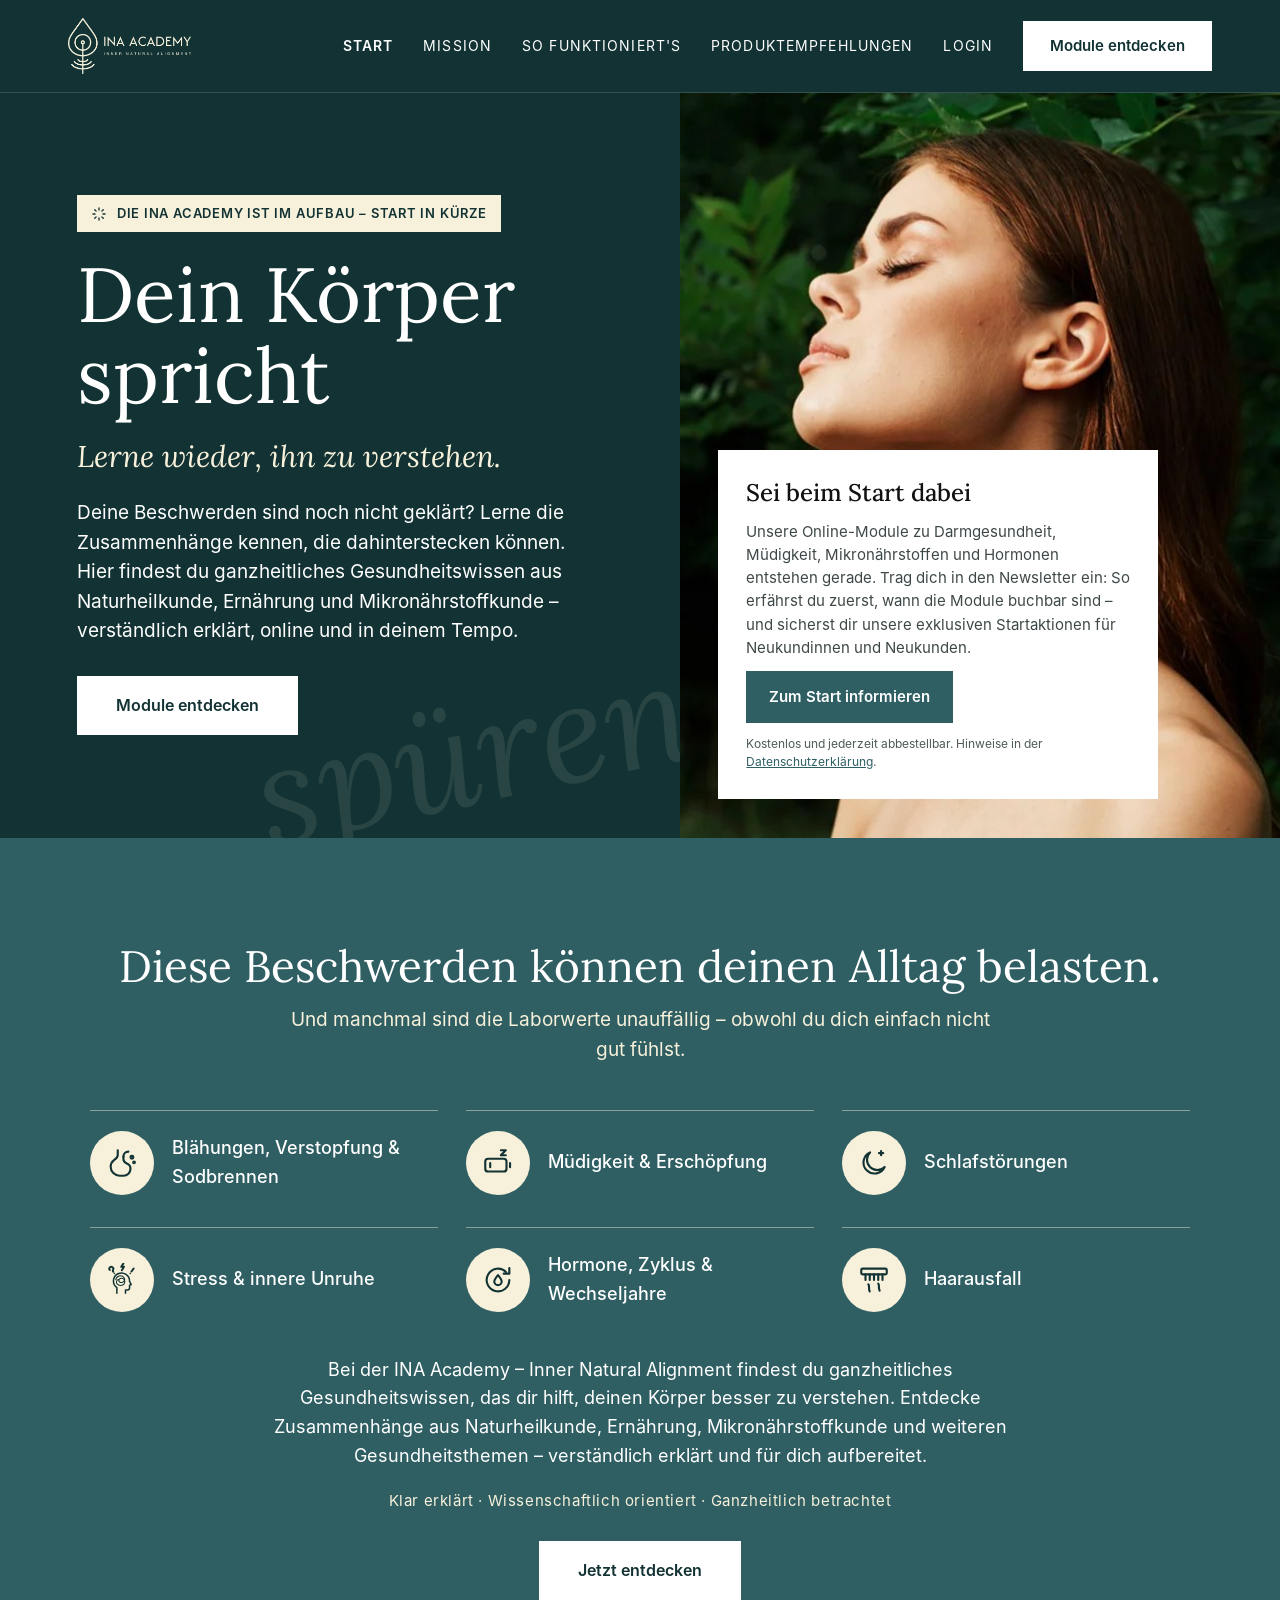
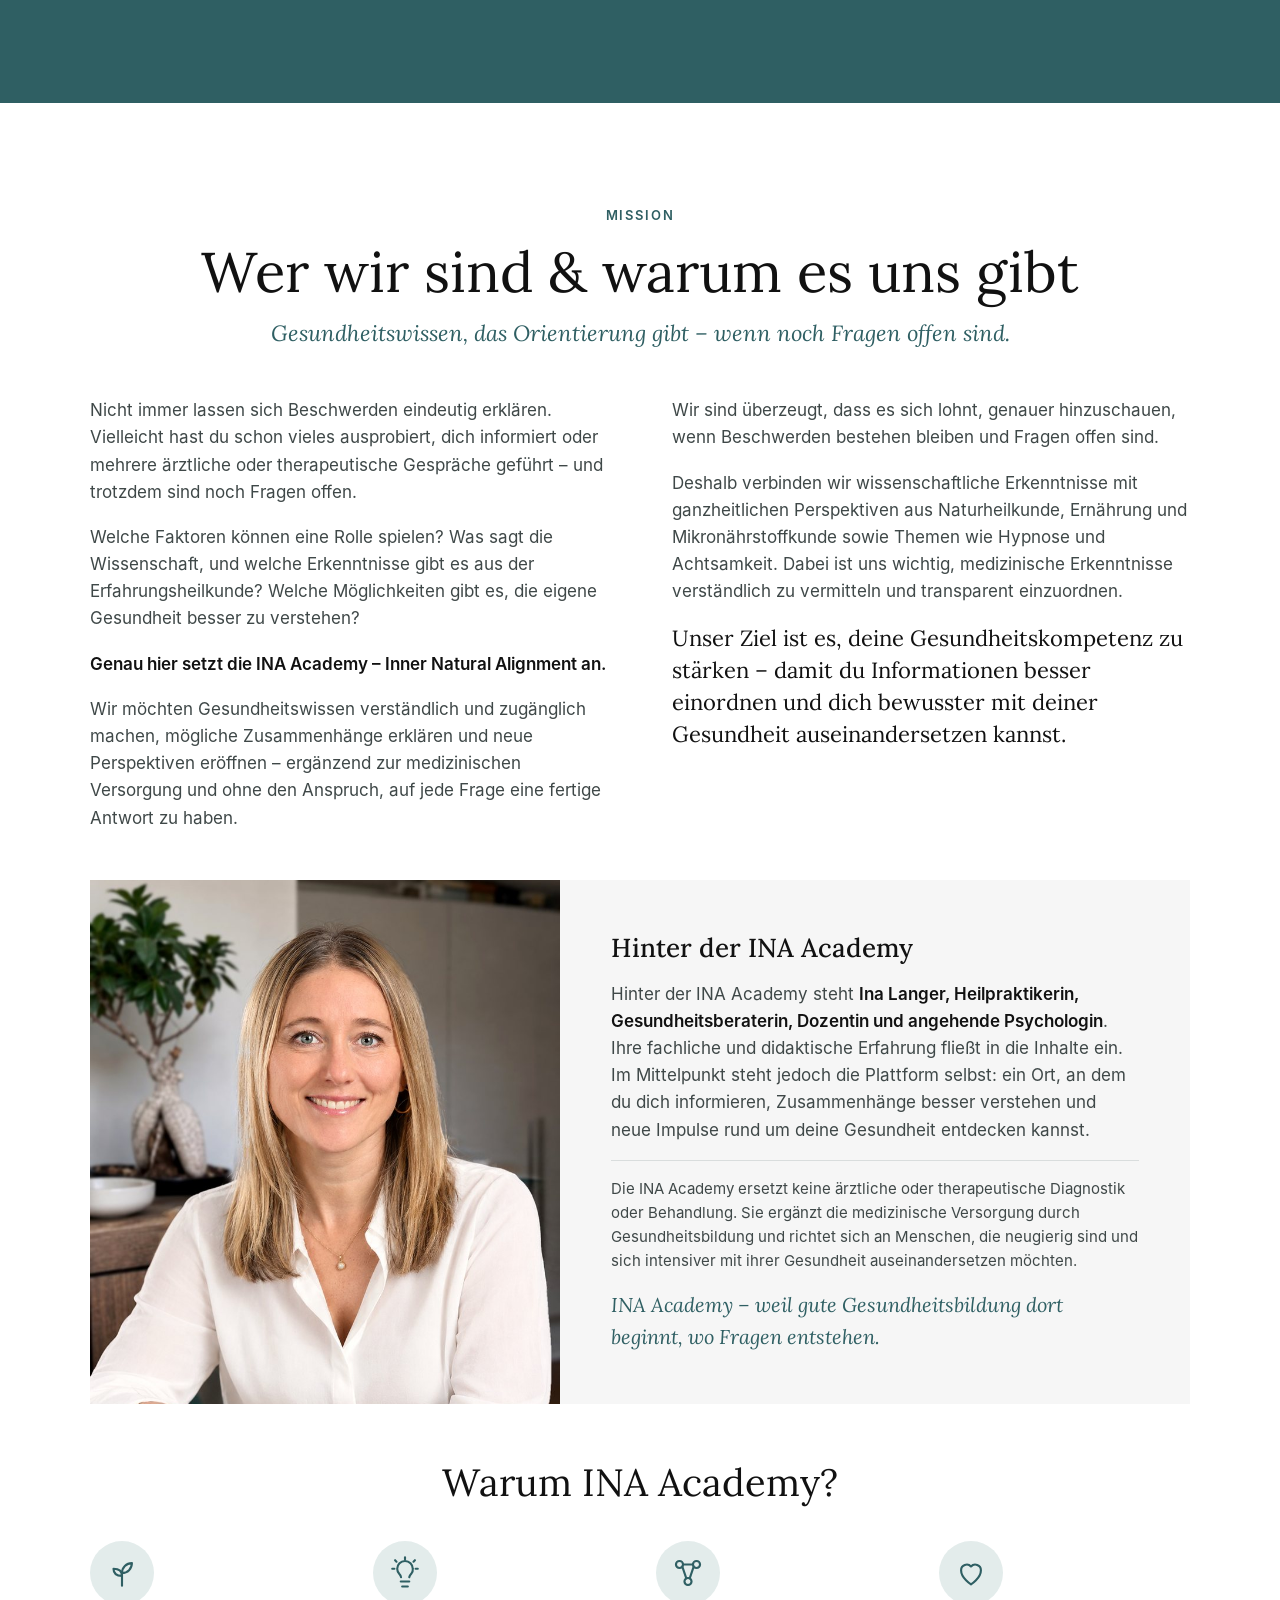
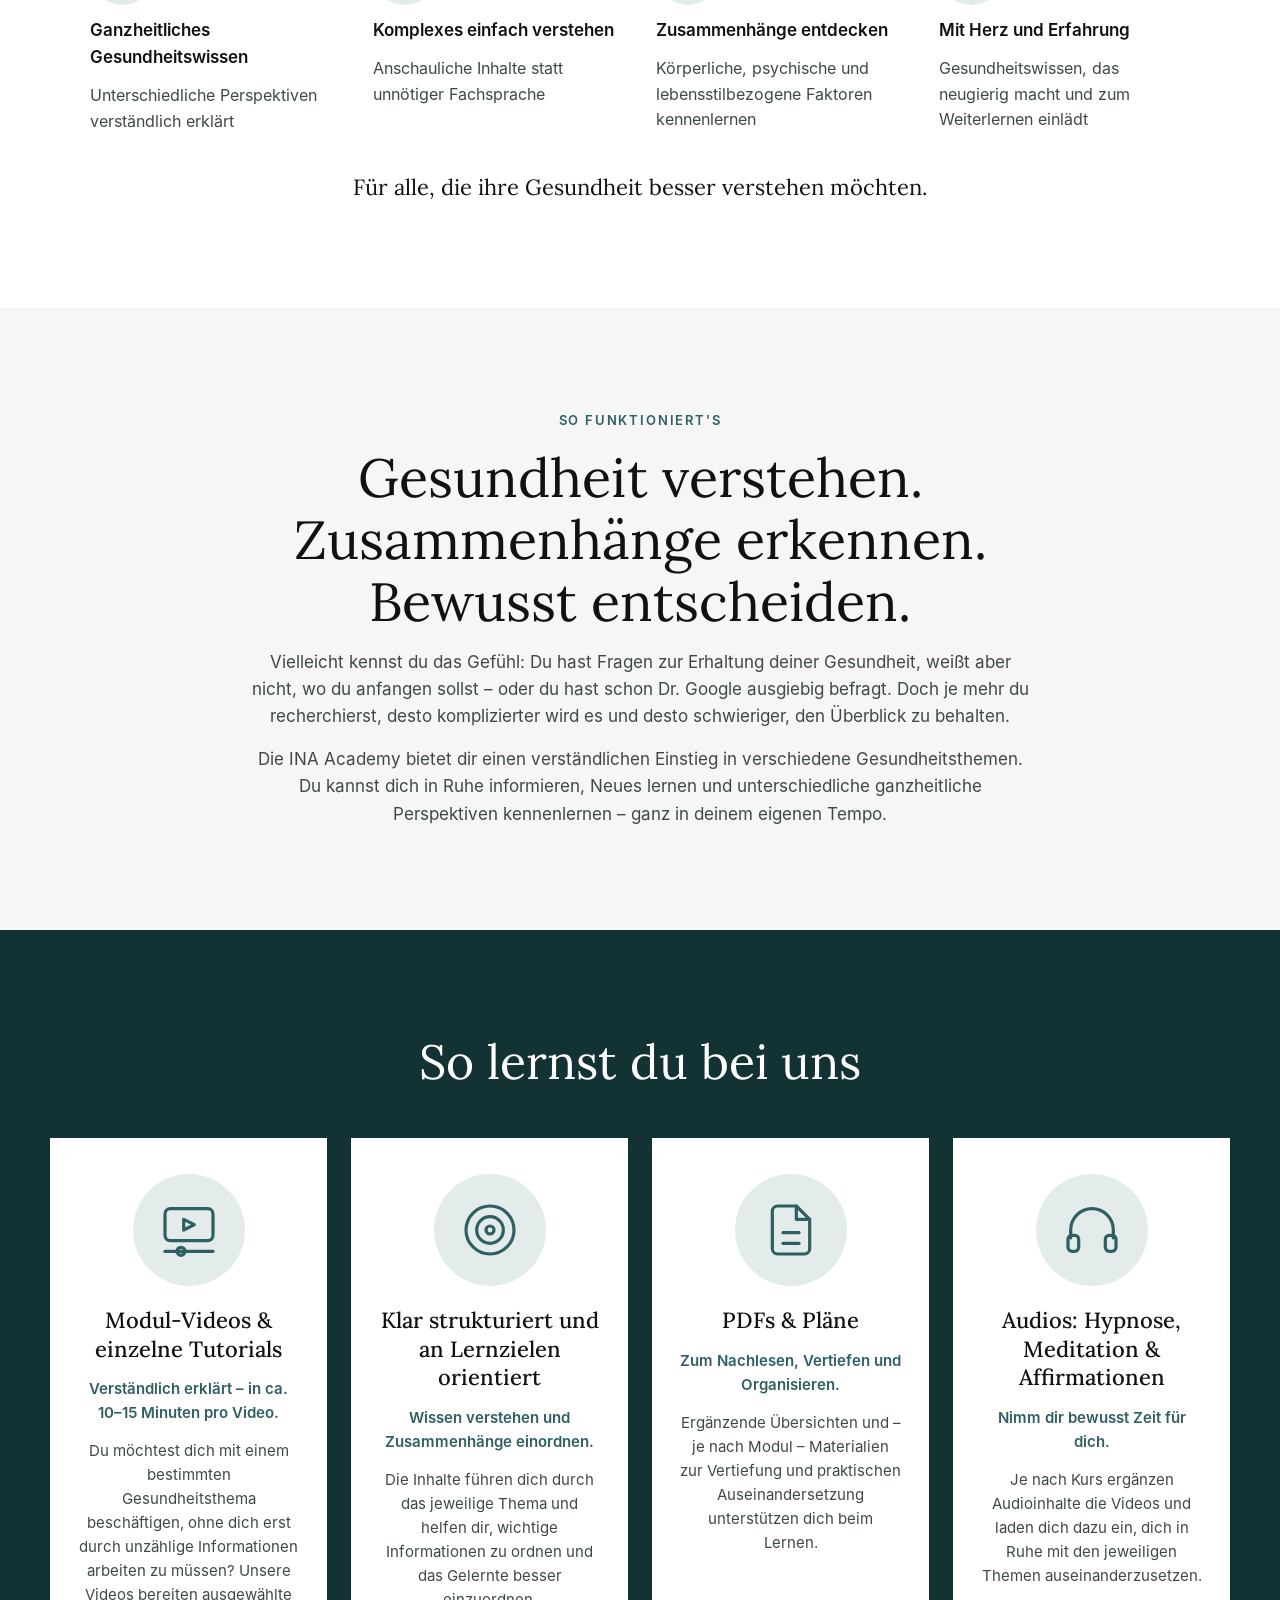
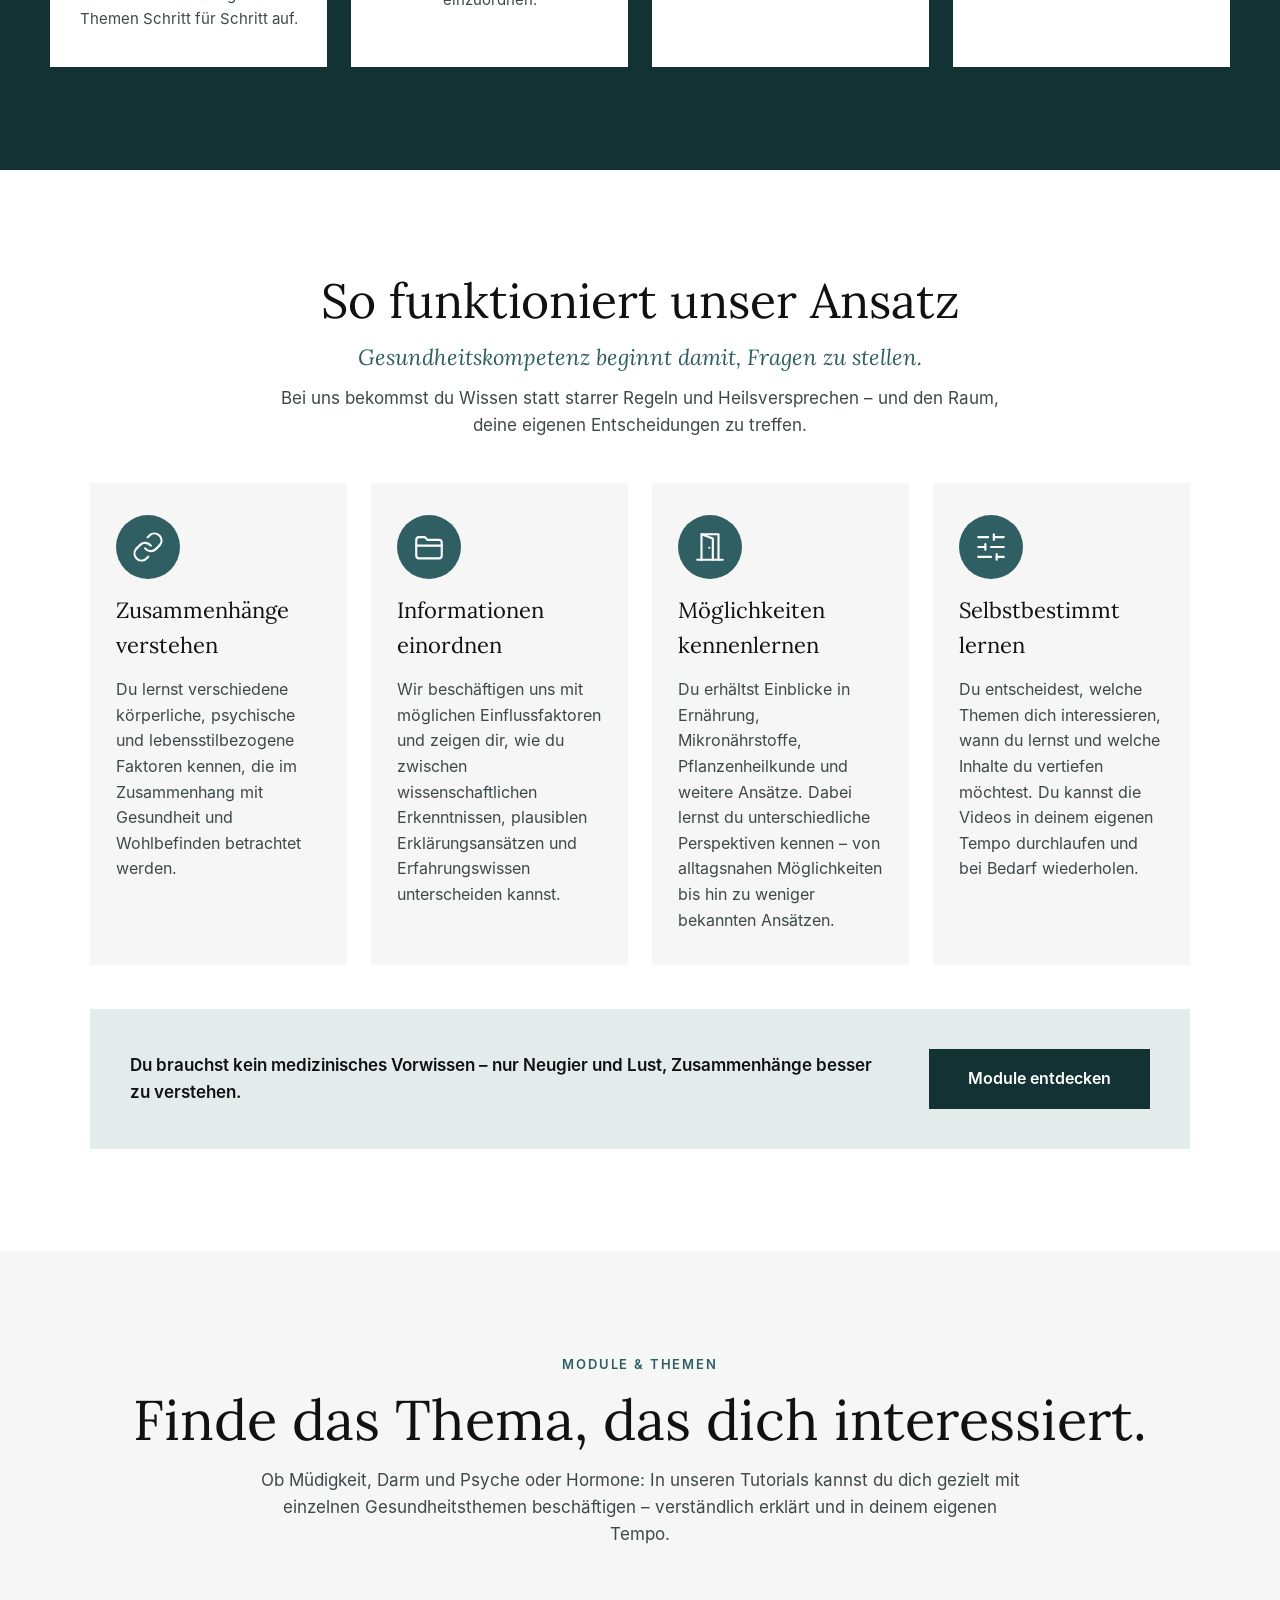
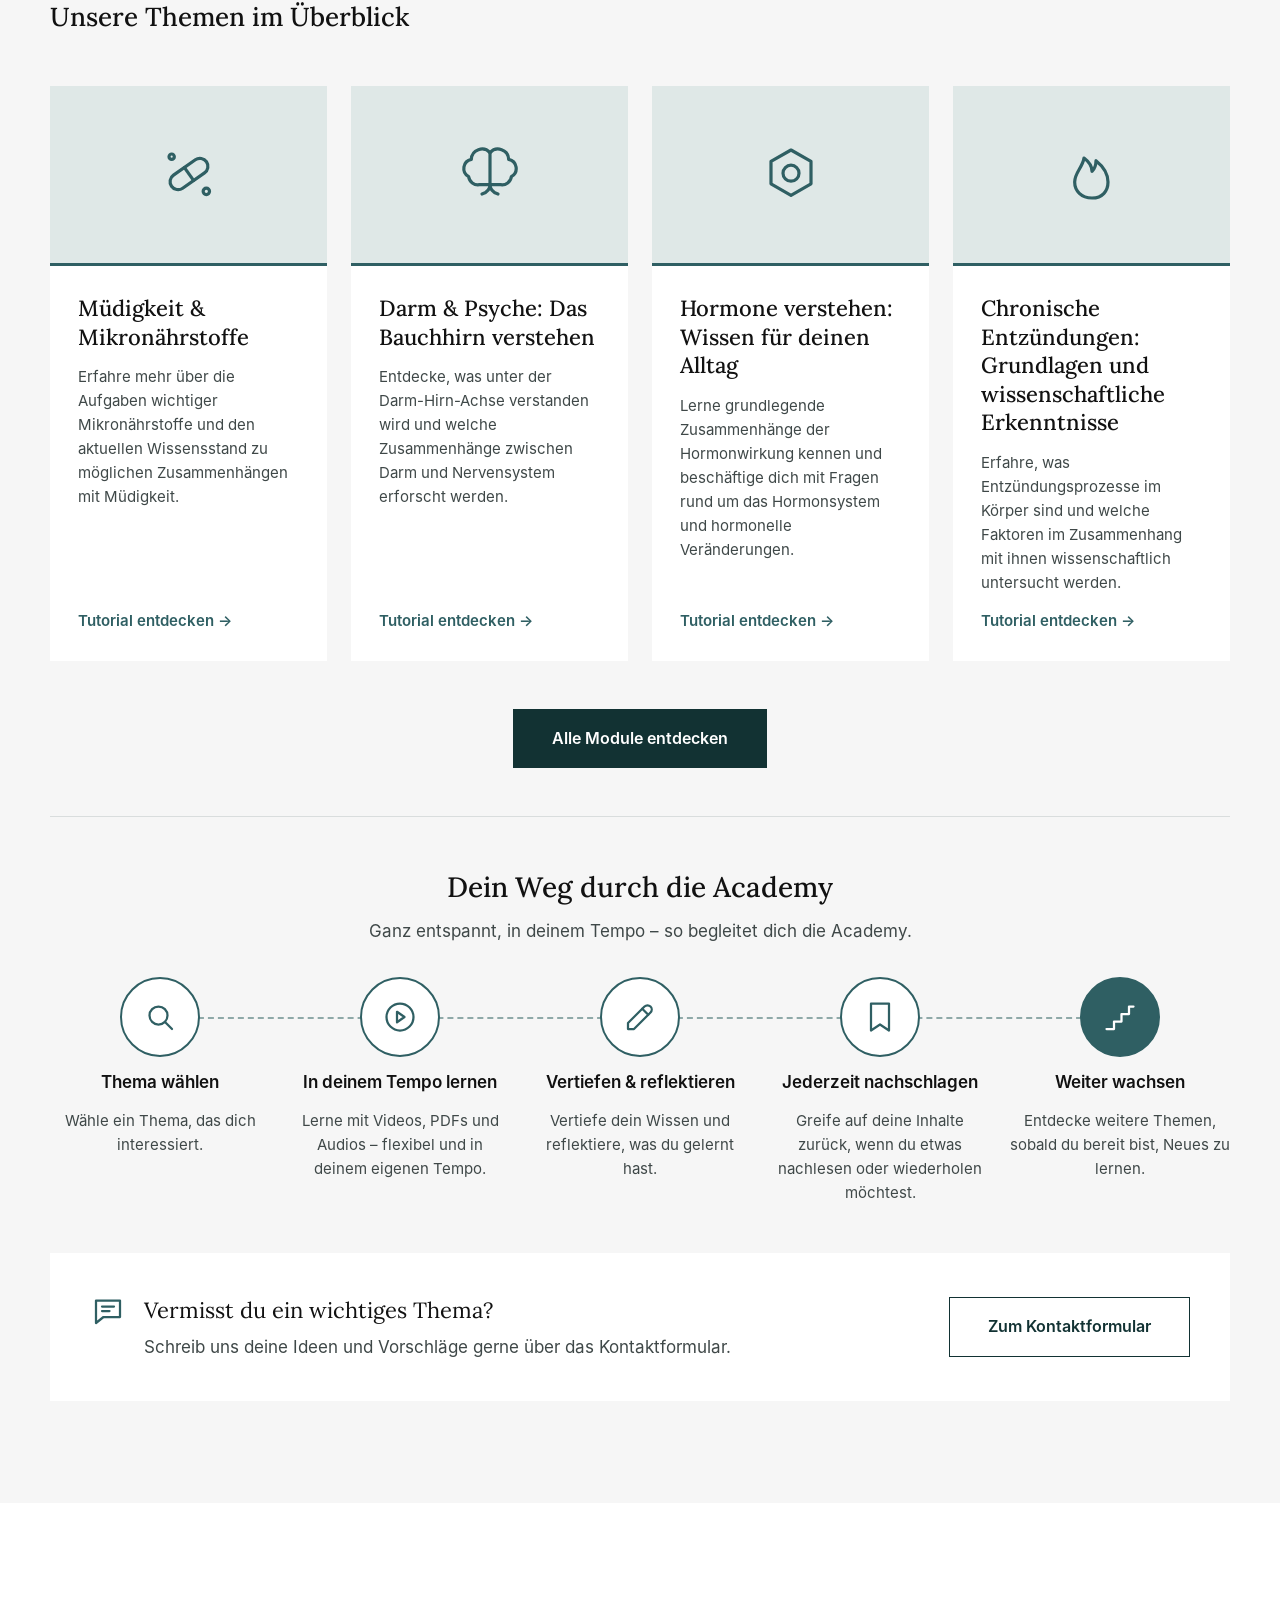
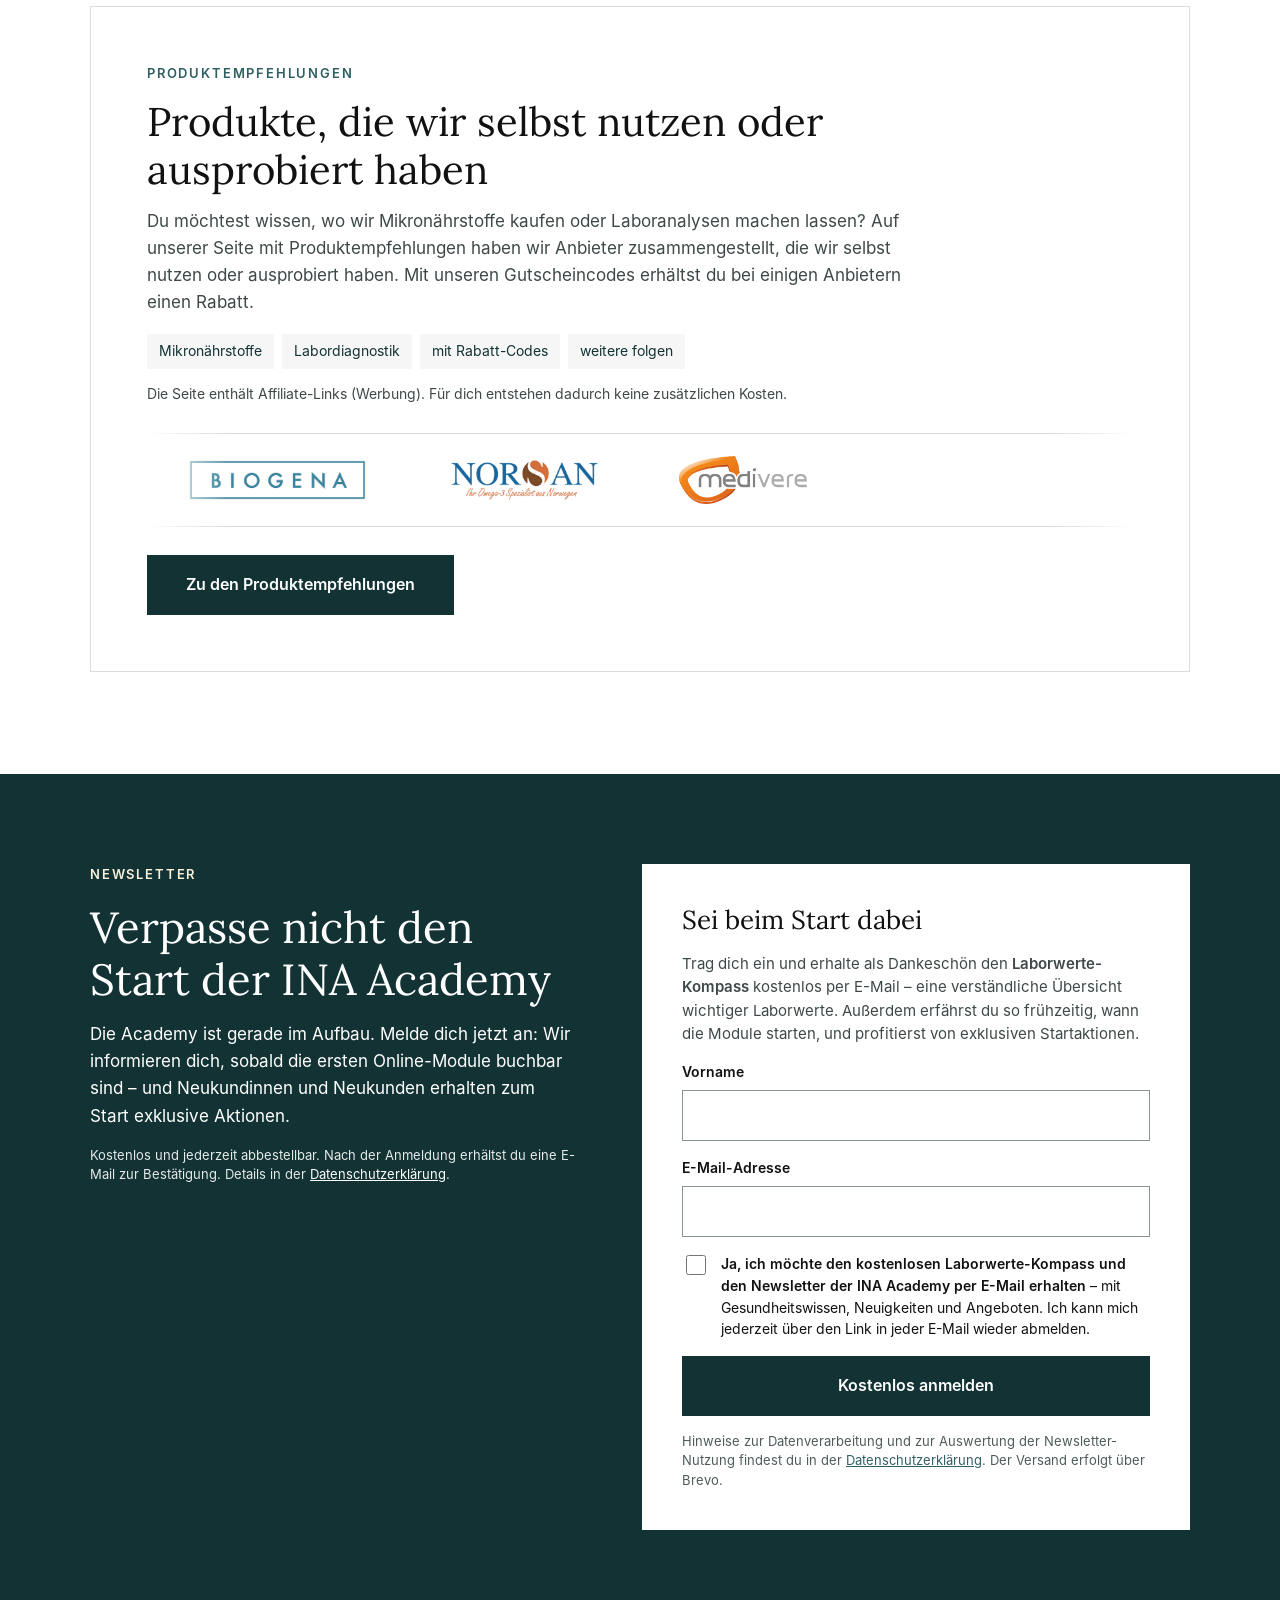
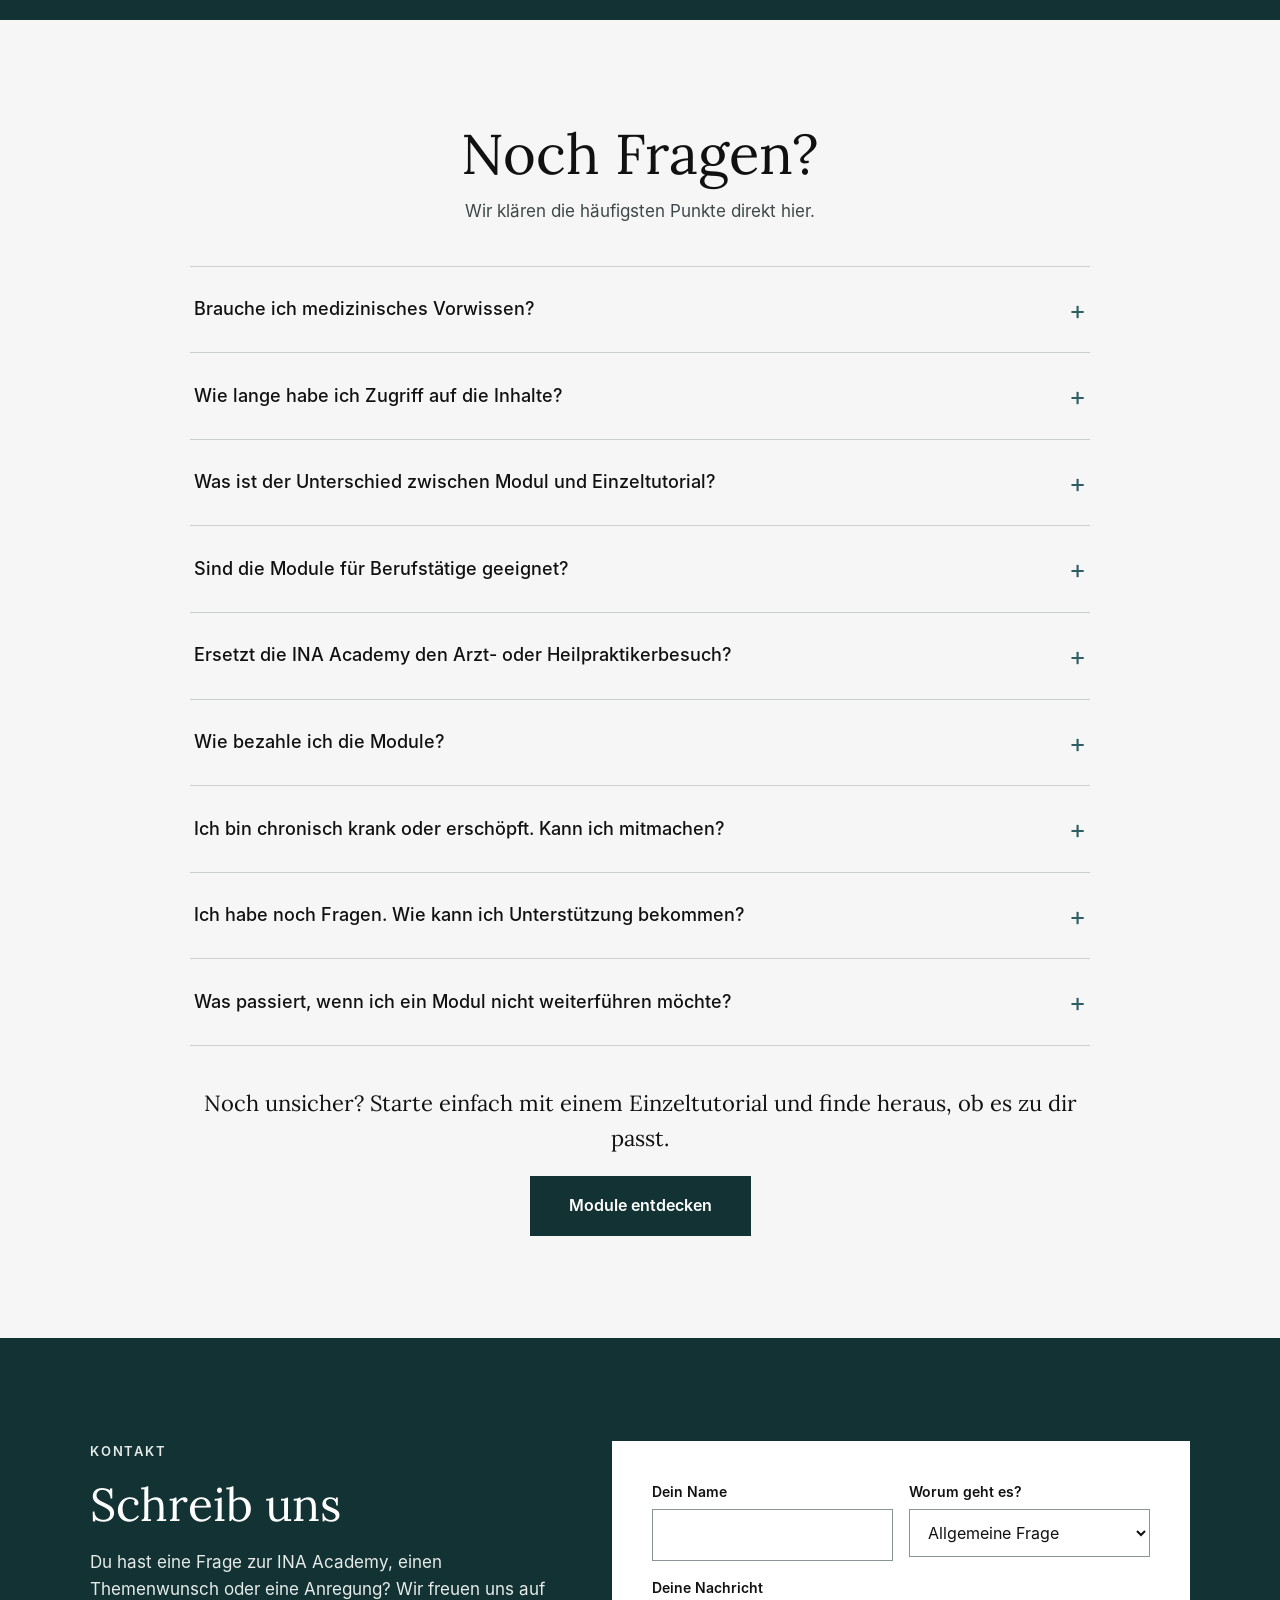
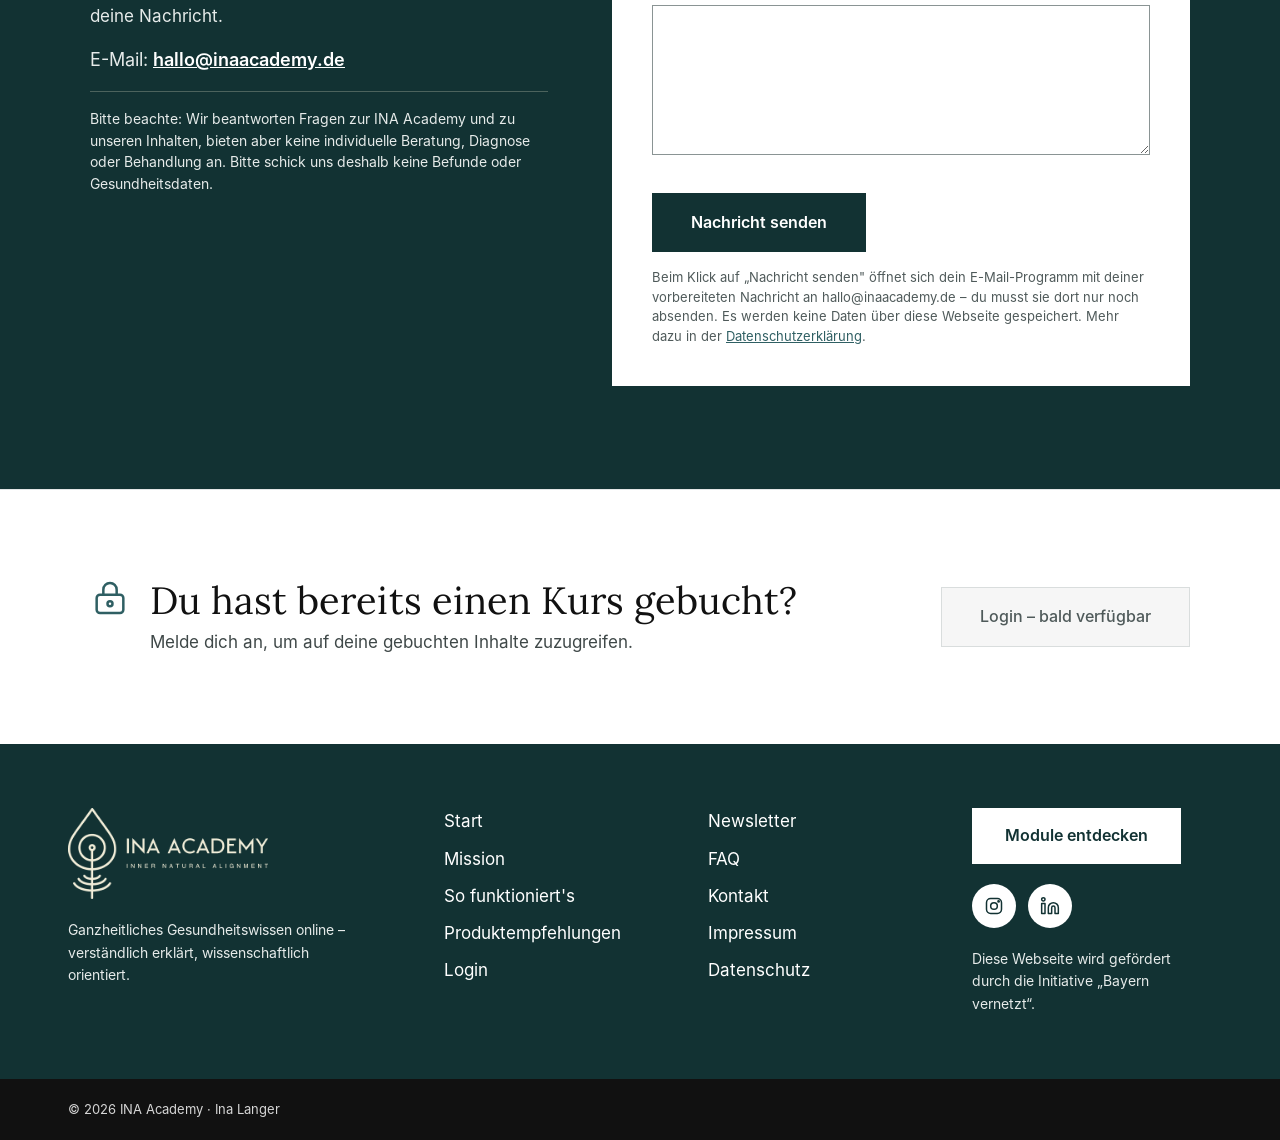
==== commit ee18da62: "Icon „Stress & innere Unruhe“: Zeichen im Bogen über dem Kopf, zum Kopf geneigt Co-Authored-By: Clau" ====
--- a/index.html
+++ b/index.html
@@ -485,7 +485,7 @@
             <p>Schlafstörungen</p>
           </div>
           <div class="complaint">
-            <span class="c-icon" aria-hidden="true"><svg width="34" height="34" viewBox="0 0 24 24" fill="none" stroke="#123233" stroke-width="1.5" stroke-linecap="round" stroke-linejoin="round"><g transform="translate(2.6 4.6) scale(0.78)"><path vector-effect="non-scaling-stroke" d="M15.2 21.5v-3h1.8a1.9 1.9 0 0 0 1.9-1.9v-2.3l1.5-.6-1.5-2.9A7.3 7.3 0 1 0 7.4 16.4v5.1"/><g transform="translate(10.6 9.2) scale(1.3) translate(-10.6 -9.2)"><path vector-effect="non-scaling-stroke" stroke-width="1.05" d="M7.4 9.2c.3-2.8 4.3-3.6 5.8-1.4 1.1 1.7-.6 3.8-2.6 3.3-1.6-.4-1.4-2.6.4-2.9 2.2-.3 3.4 2.2 2.2 3.9-1.1 1.4-3.6 1.5-4.8.2-1.2-1.3-.3-3.2 1.1-3.2"/></g></g><path stroke-width="1.4" d="M1.6 7.4a1.6 1.6 0 1 1 2.4 1.4c-.6.4-.9.8-.9 1.4"/><circle cx="3.1" cy="11.8" r=".55" fill="#123233" stroke="none"/><path stroke-width="1.4" d="M12.6 .3l-1.6 2.5h2l-1.6 2.5"/><path stroke-width="1.4" d="M21.9 4.6l-1 3.6"/><circle cx="20.4" cy="10.1" r=".55" fill="#123233" stroke="none"/></svg></span>
+            <span class="c-icon" aria-hidden="true"><svg width="34" height="34" viewBox="0 0 24 24" fill="none" stroke="#123233" stroke-width="1.5" stroke-linecap="round" stroke-linejoin="round"><g transform="translate(2.6 4.6) scale(0.78)"><path vector-effect="non-scaling-stroke" d="M15.2 21.5v-3h1.8a1.9 1.9 0 0 0 1.9-1.9v-2.3l1.5-.6-1.5-2.9A7.3 7.3 0 1 0 7.4 16.4v5.1"/><g transform="translate(10.6 9.2) scale(1.3) translate(-10.6 -9.2)"><path vector-effect="non-scaling-stroke" stroke-width="1.05" d="M7.4 9.2c.3-2.8 4.3-3.6 5.8-1.4 1.1 1.7-.6 3.8-2.6 3.3-1.6-.4-1.4-2.6.4-2.9 2.2-.3 3.4 2.2 2.2 3.9-1.1 1.4-3.6 1.5-4.8.2-1.2-1.3-.3-3.2 1.1-3.2"/></g></g><g transform="translate(5.4 5.6) rotate(-35)"><path stroke-width="1.4" d="M-1.3-1.7a1.4 1.4 0 1 1 2 1.2c-.5.3-.7.6-.7 1.1"/><circle cx="0" cy="2.1" r=".55" fill="#123233" stroke="none"/></g><g transform="translate(12.3 2.7)"><path stroke-width="1.4" d="M.7-2.4l-1.5 2.4h1.9l-1.5 2.4"/></g><g transform="translate(19 5.6) rotate(35)"><path stroke-width="1.4" d="M0-2.1v2.6"/><circle cx="0" cy="2.1" r=".55" fill="#123233" stroke="none"/></g></svg></span>
             <p>Stress &amp; innere Unruhe</p>
           </div>
           <div class="complaint">
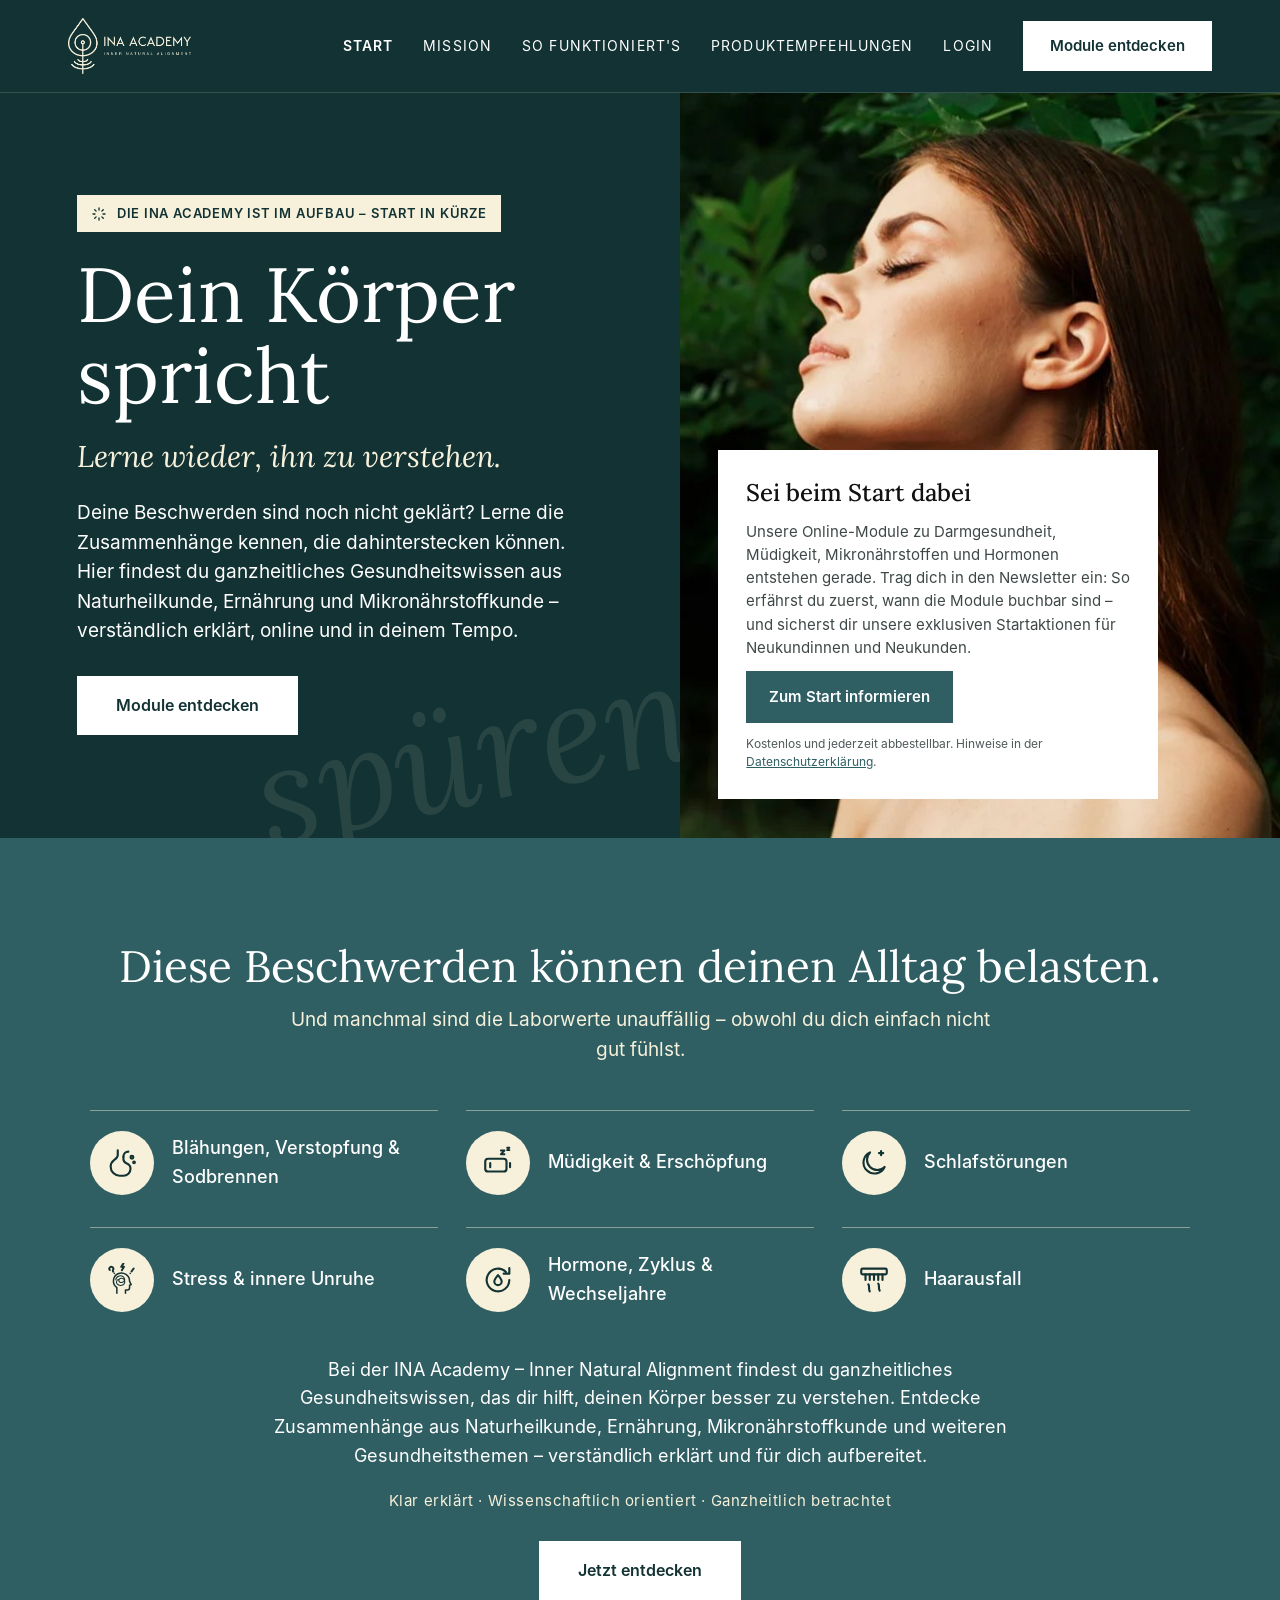
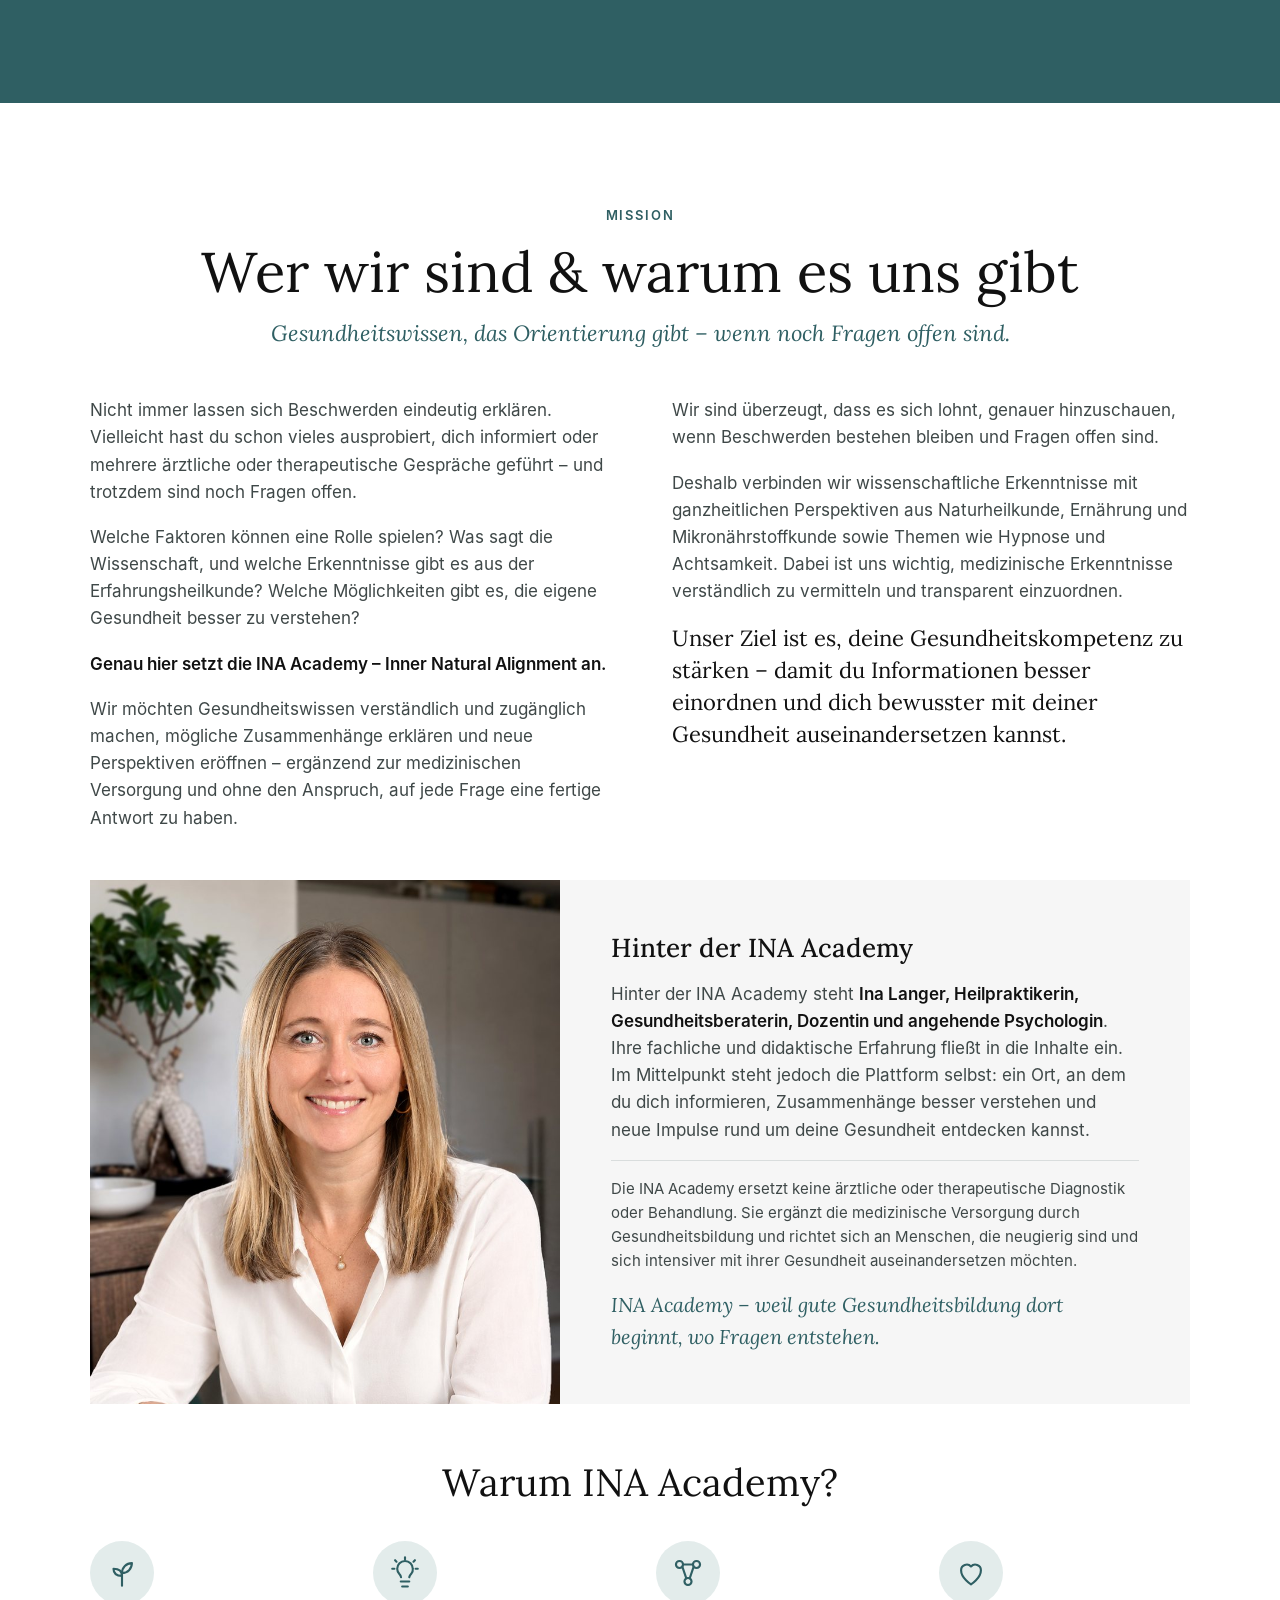
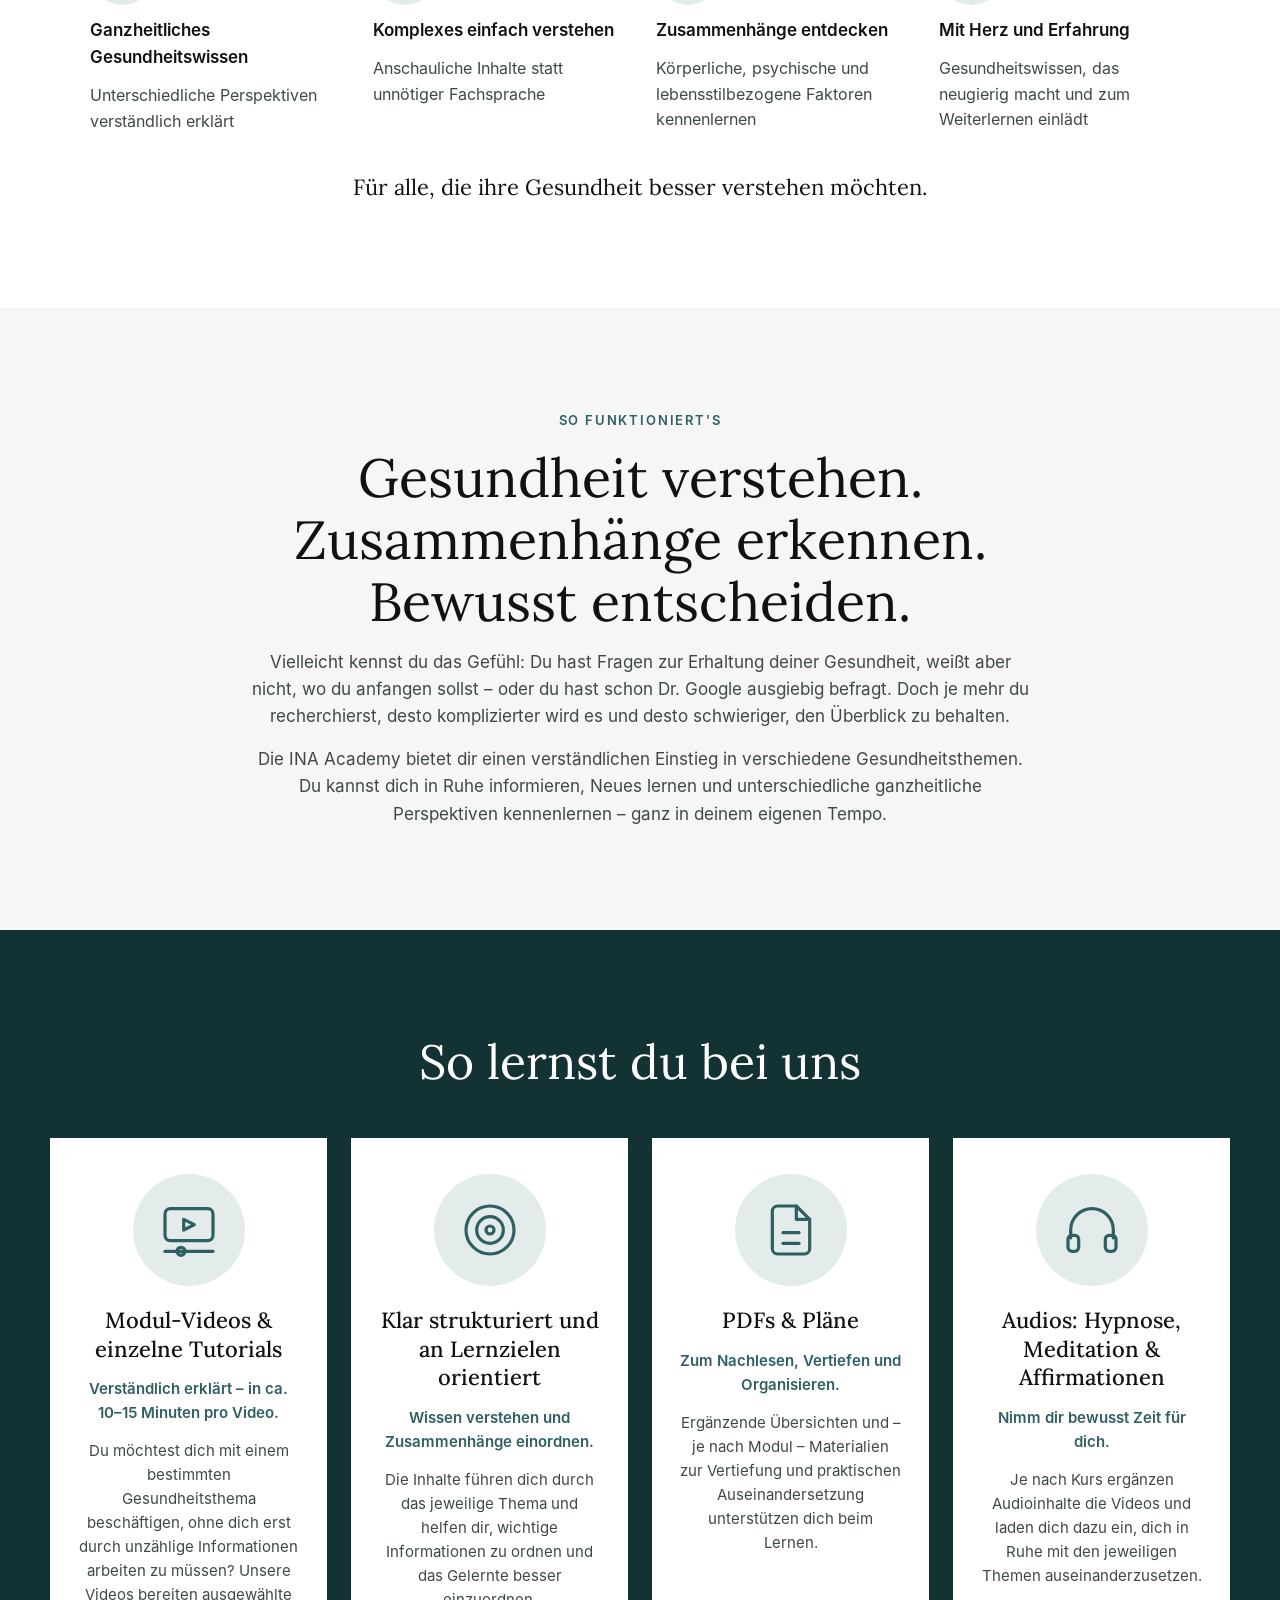
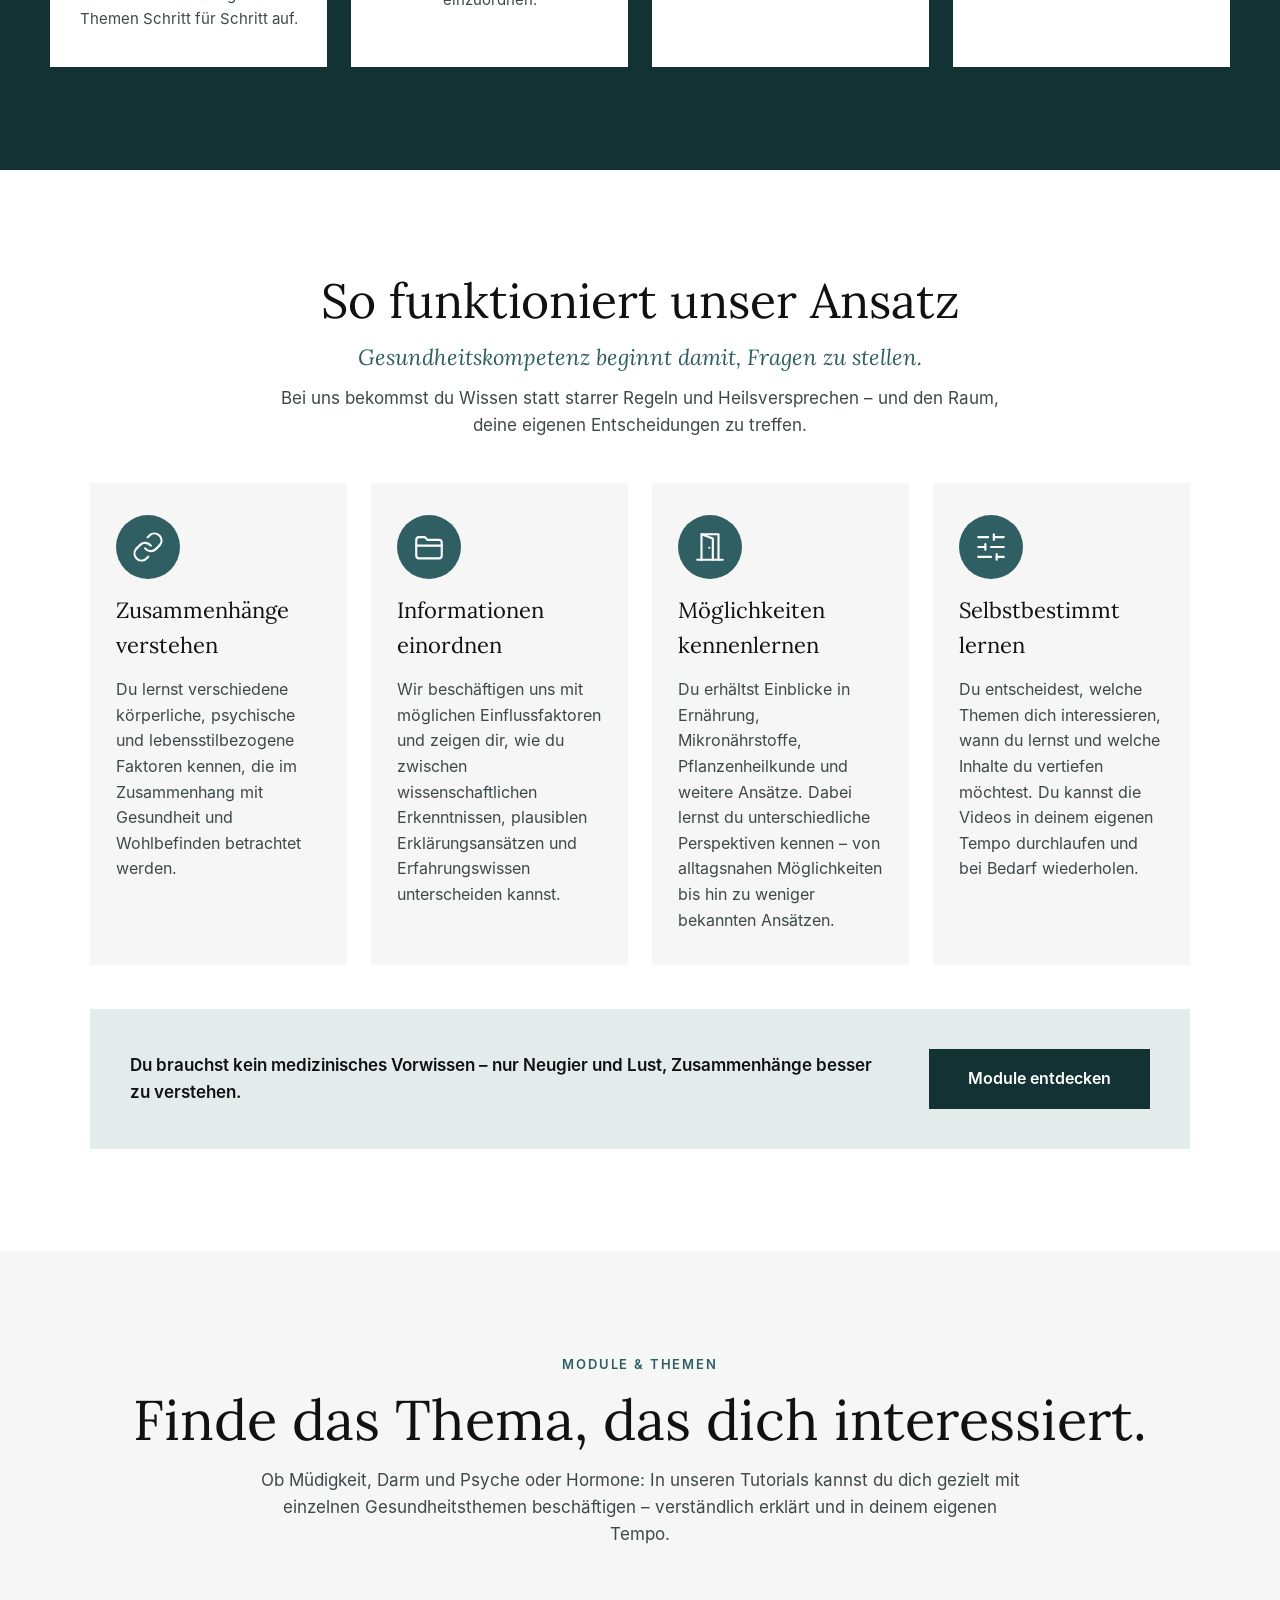
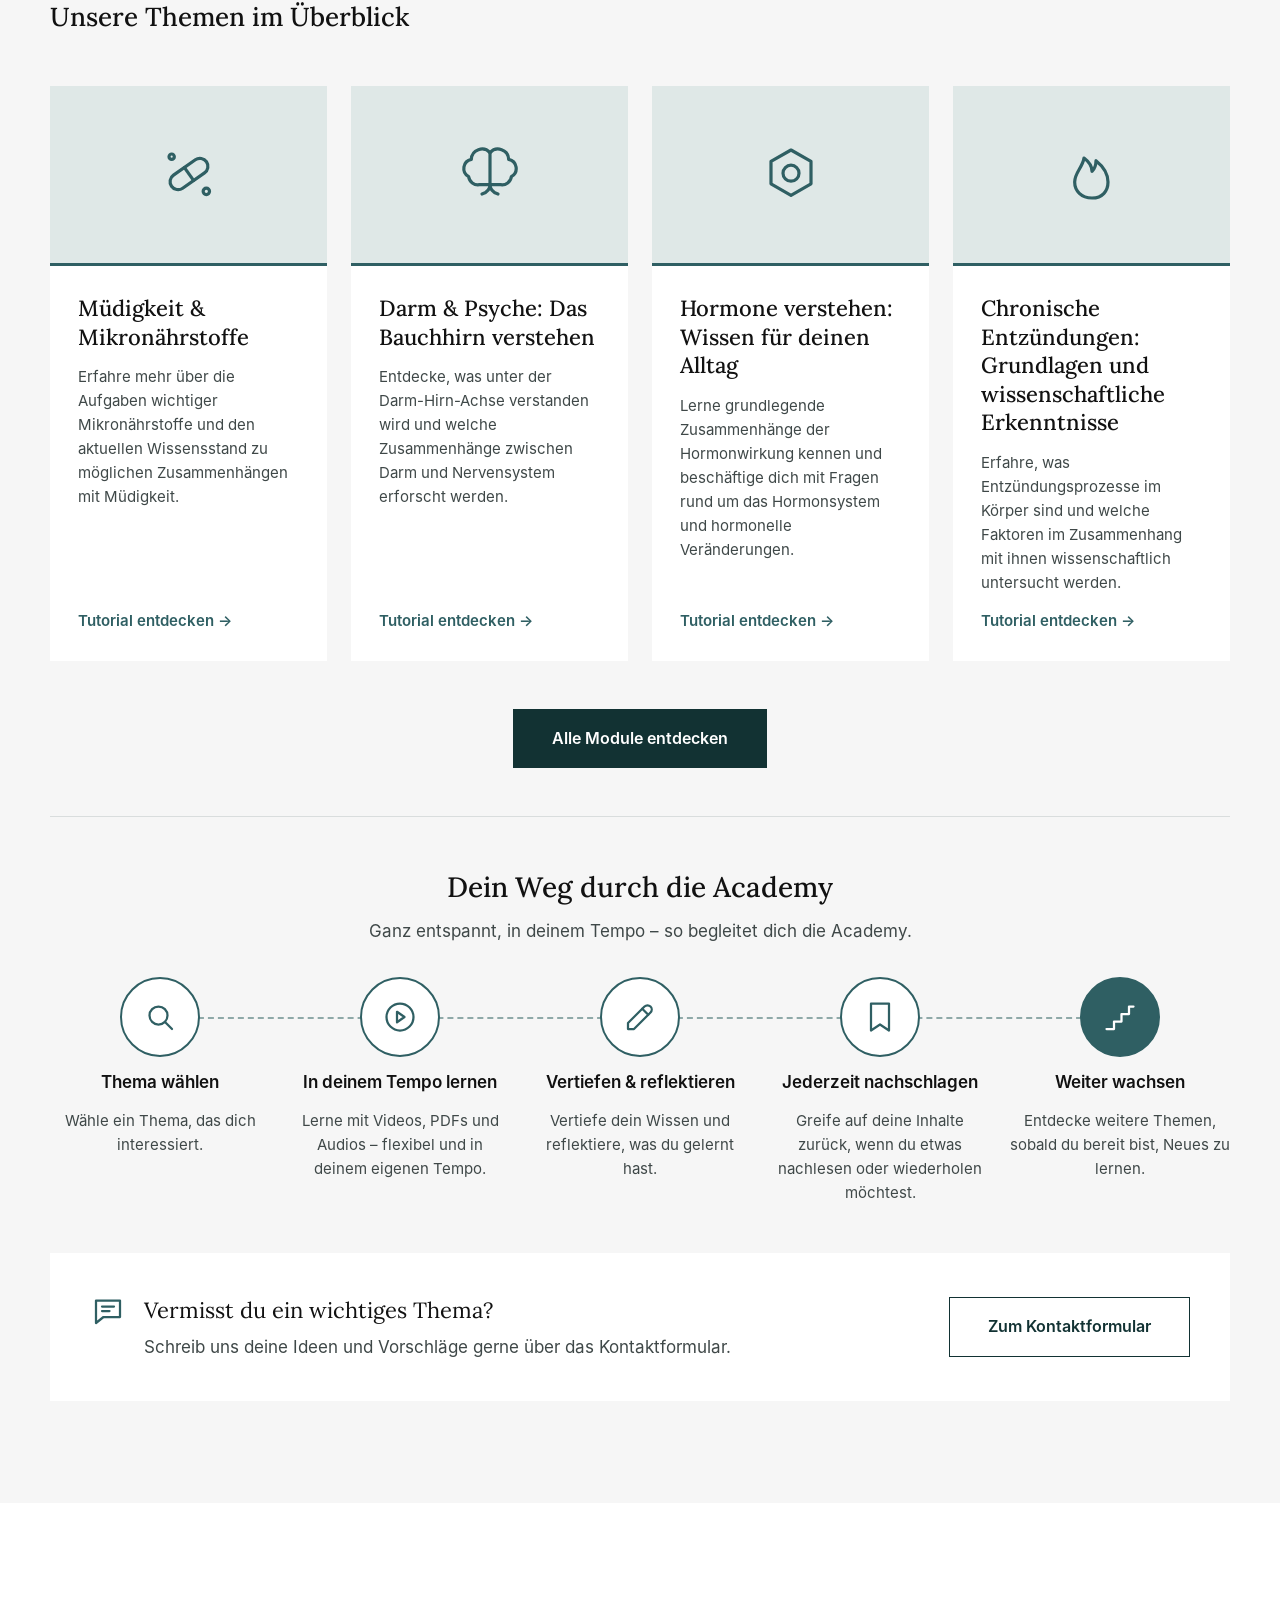
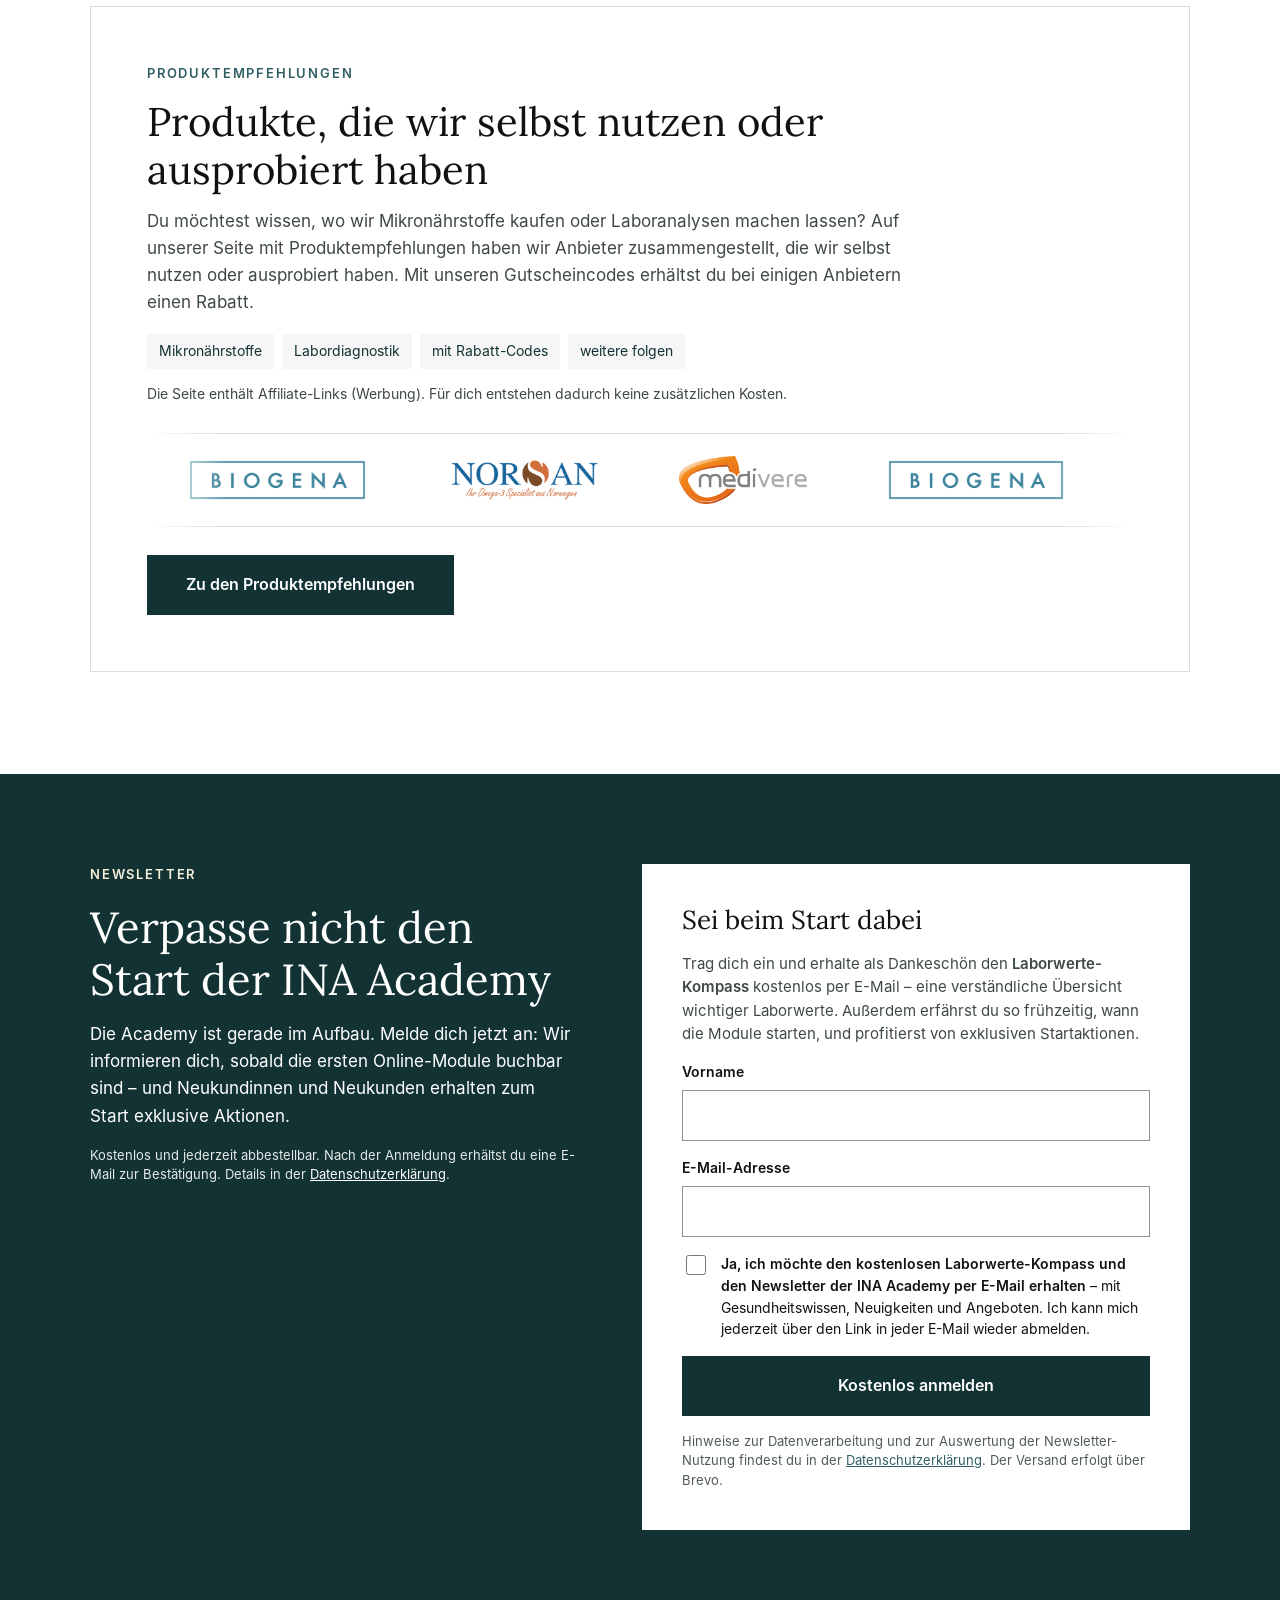
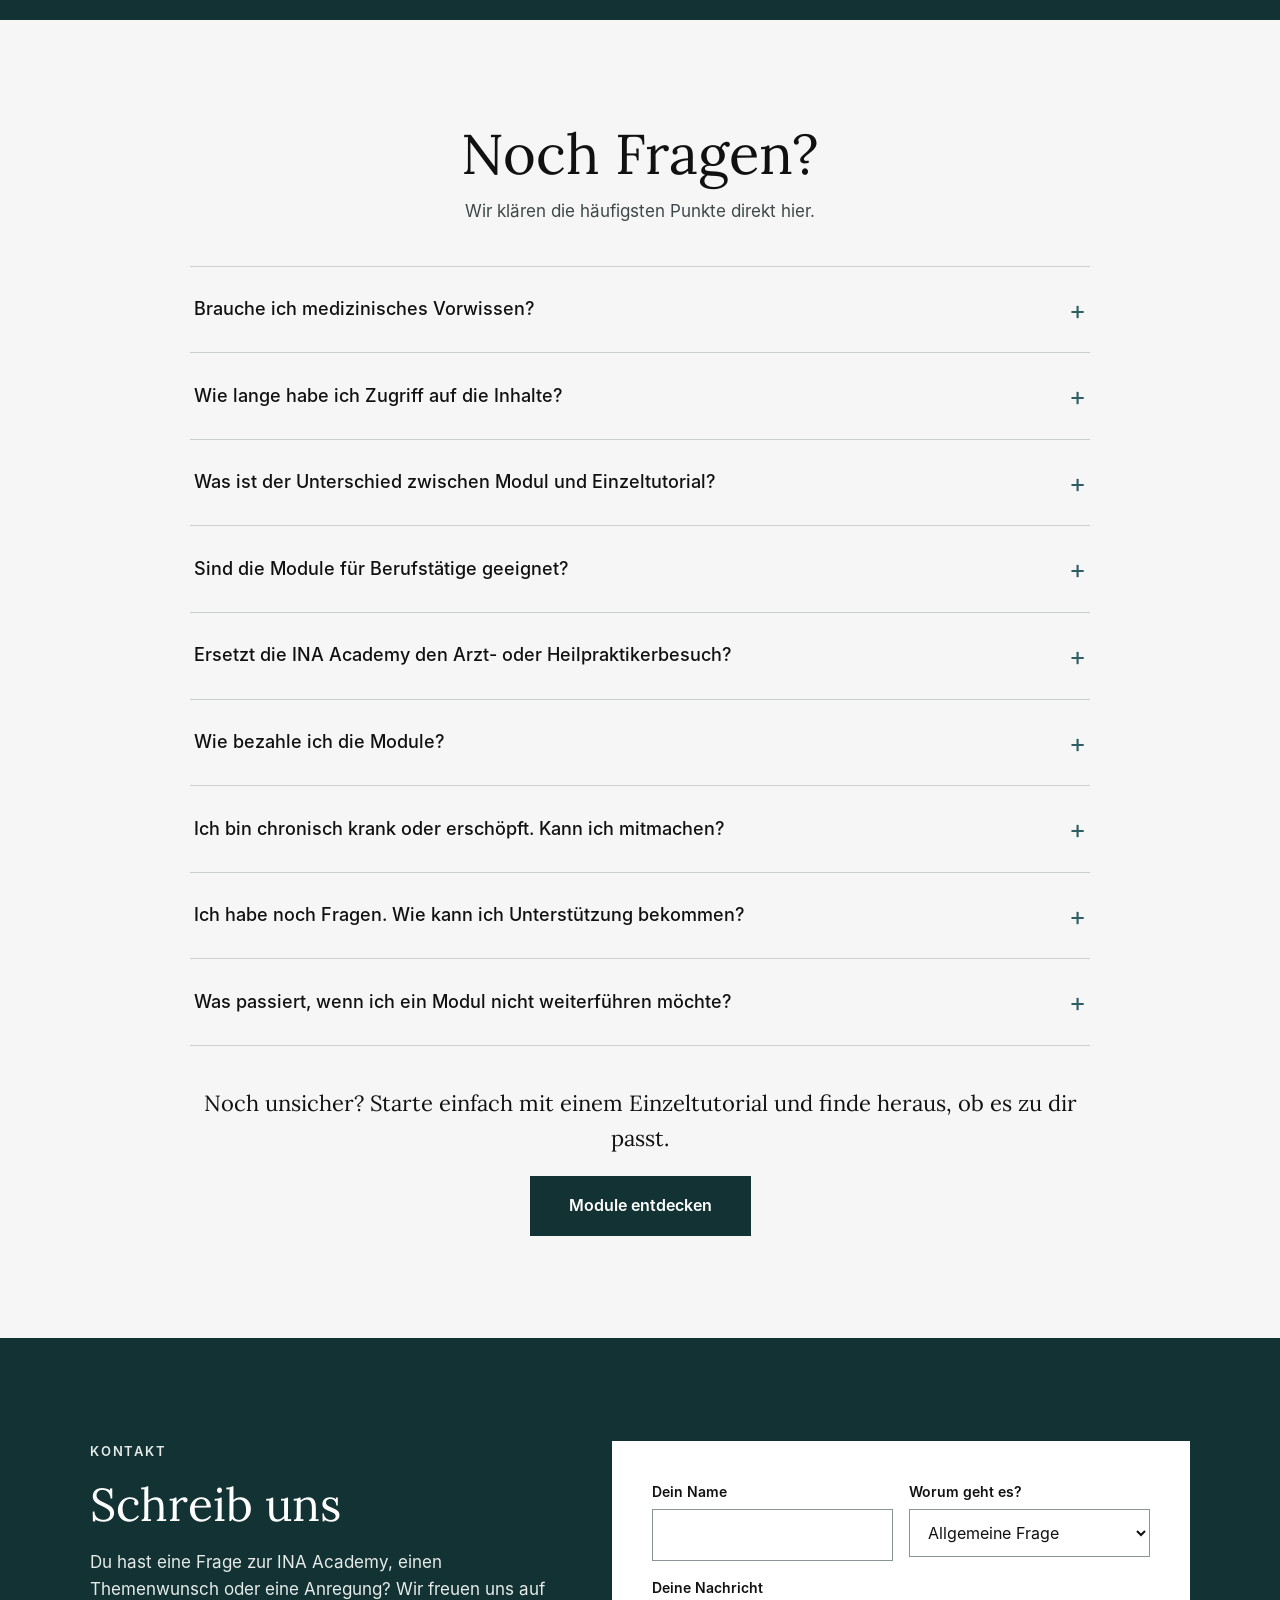
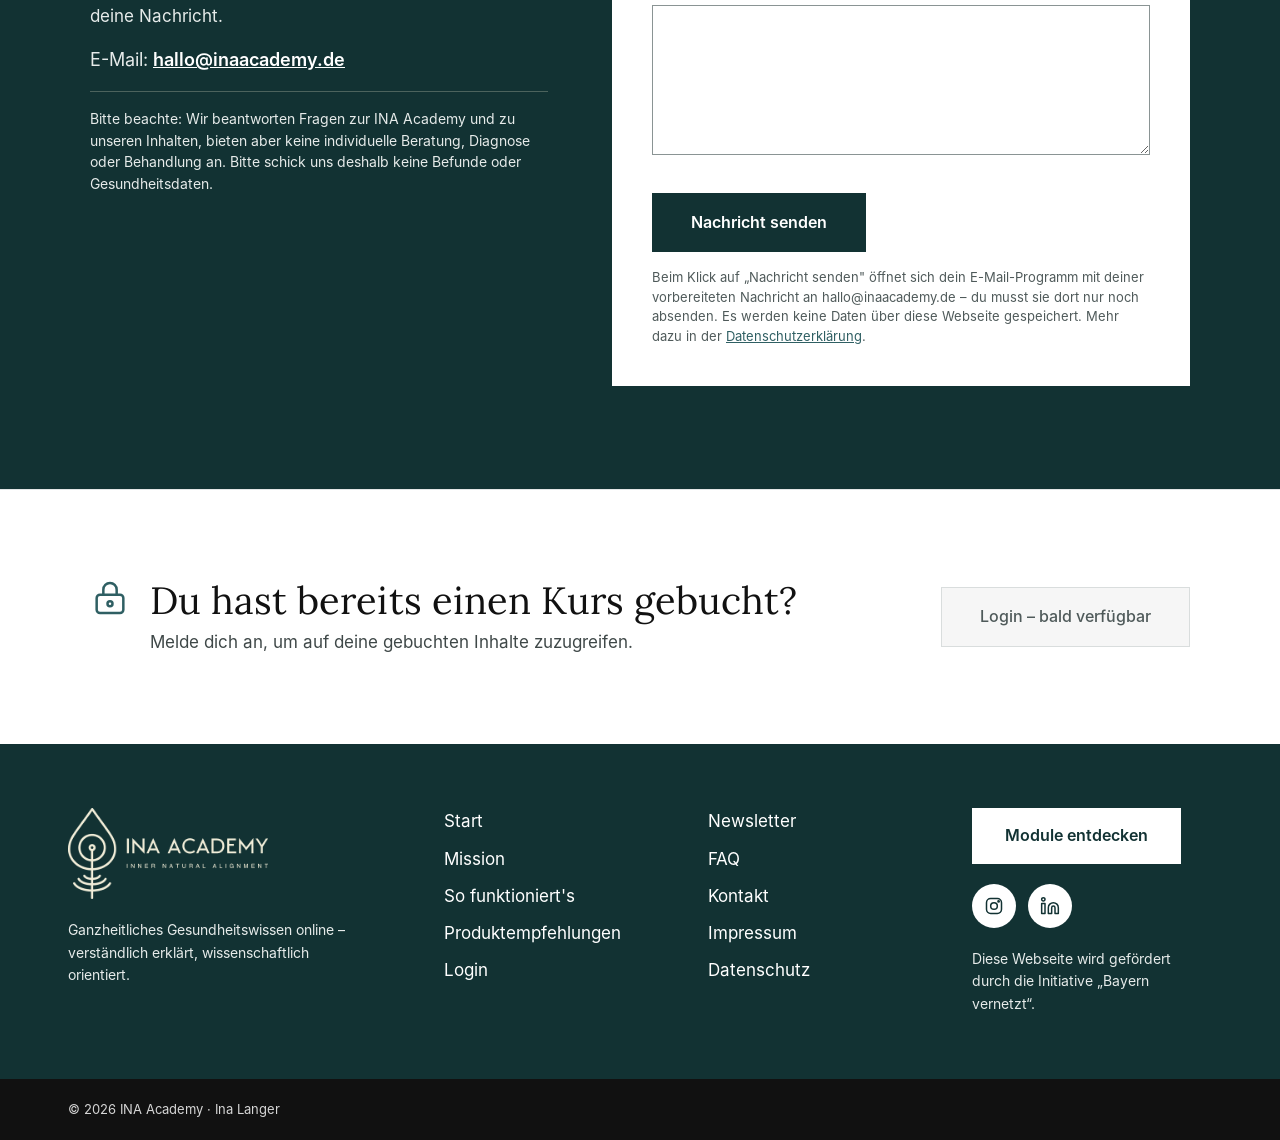
==== commit 429fa97e: "Icon Müdigkeit: zwei kleine z Co-Authored-By: Claude Opus 5.5 <noreply@anthropic.com> Claude-Session" ====
--- a/index.html
+++ b/index.html
@@ -477,7 +477,7 @@
             <p>Blähungen, Verstopfung &amp; Sodbrennen</p>
           </div>
           <div class="complaint">
-            <span class="c-icon" aria-hidden="true"><svg width="34" height="34" viewBox="0 0 24 24" fill="none" stroke="#123233" stroke-width="1.5" stroke-linecap="round" stroke-linejoin="round"><rect x="3" y="9" width="15" height="9" rx="2"/><path d="M20.5 12v3"/><path d="M6.5 12v3"/><path d="M14 3h3.5L14 6.5h3.5"/></svg></span>
+            <span class="c-icon" aria-hidden="true"><svg width="34" height="34" viewBox="0 0 24 24" fill="none" stroke="#123233" stroke-width="1.5" stroke-linecap="round" stroke-linejoin="round"><rect x="3" y="9" width="15" height="9" rx="2"/><path d="M20.5 12v3"/><path d="M6.5 12v3"/><path stroke-width="1.3" d="M14 3.2h2.6L14 5.8h2.6"/><path stroke-width="1.2" d="M18.4 1.2h1.7l-1.7 1.7h1.7"/></svg></span>
             <p>Müdigkeit &amp; Erschöpfung</p>
           </div>
           <div class="complaint">
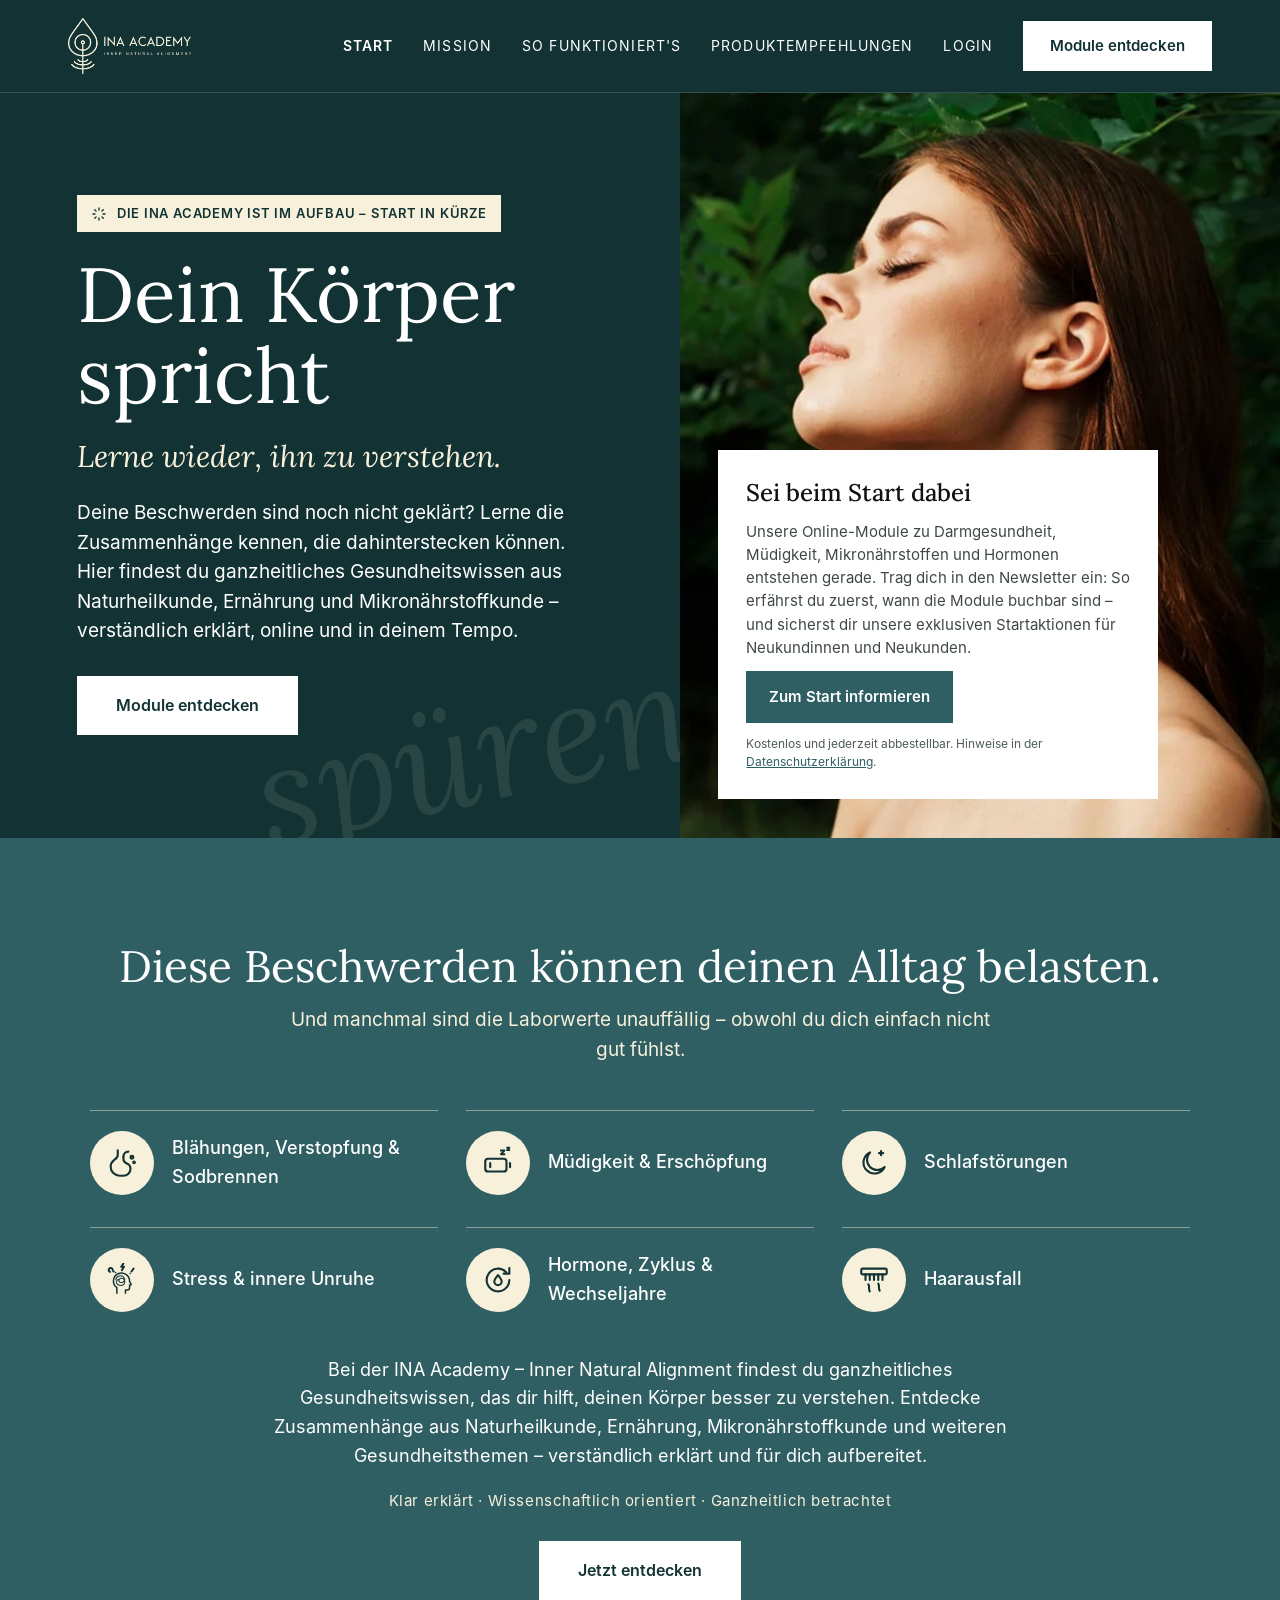
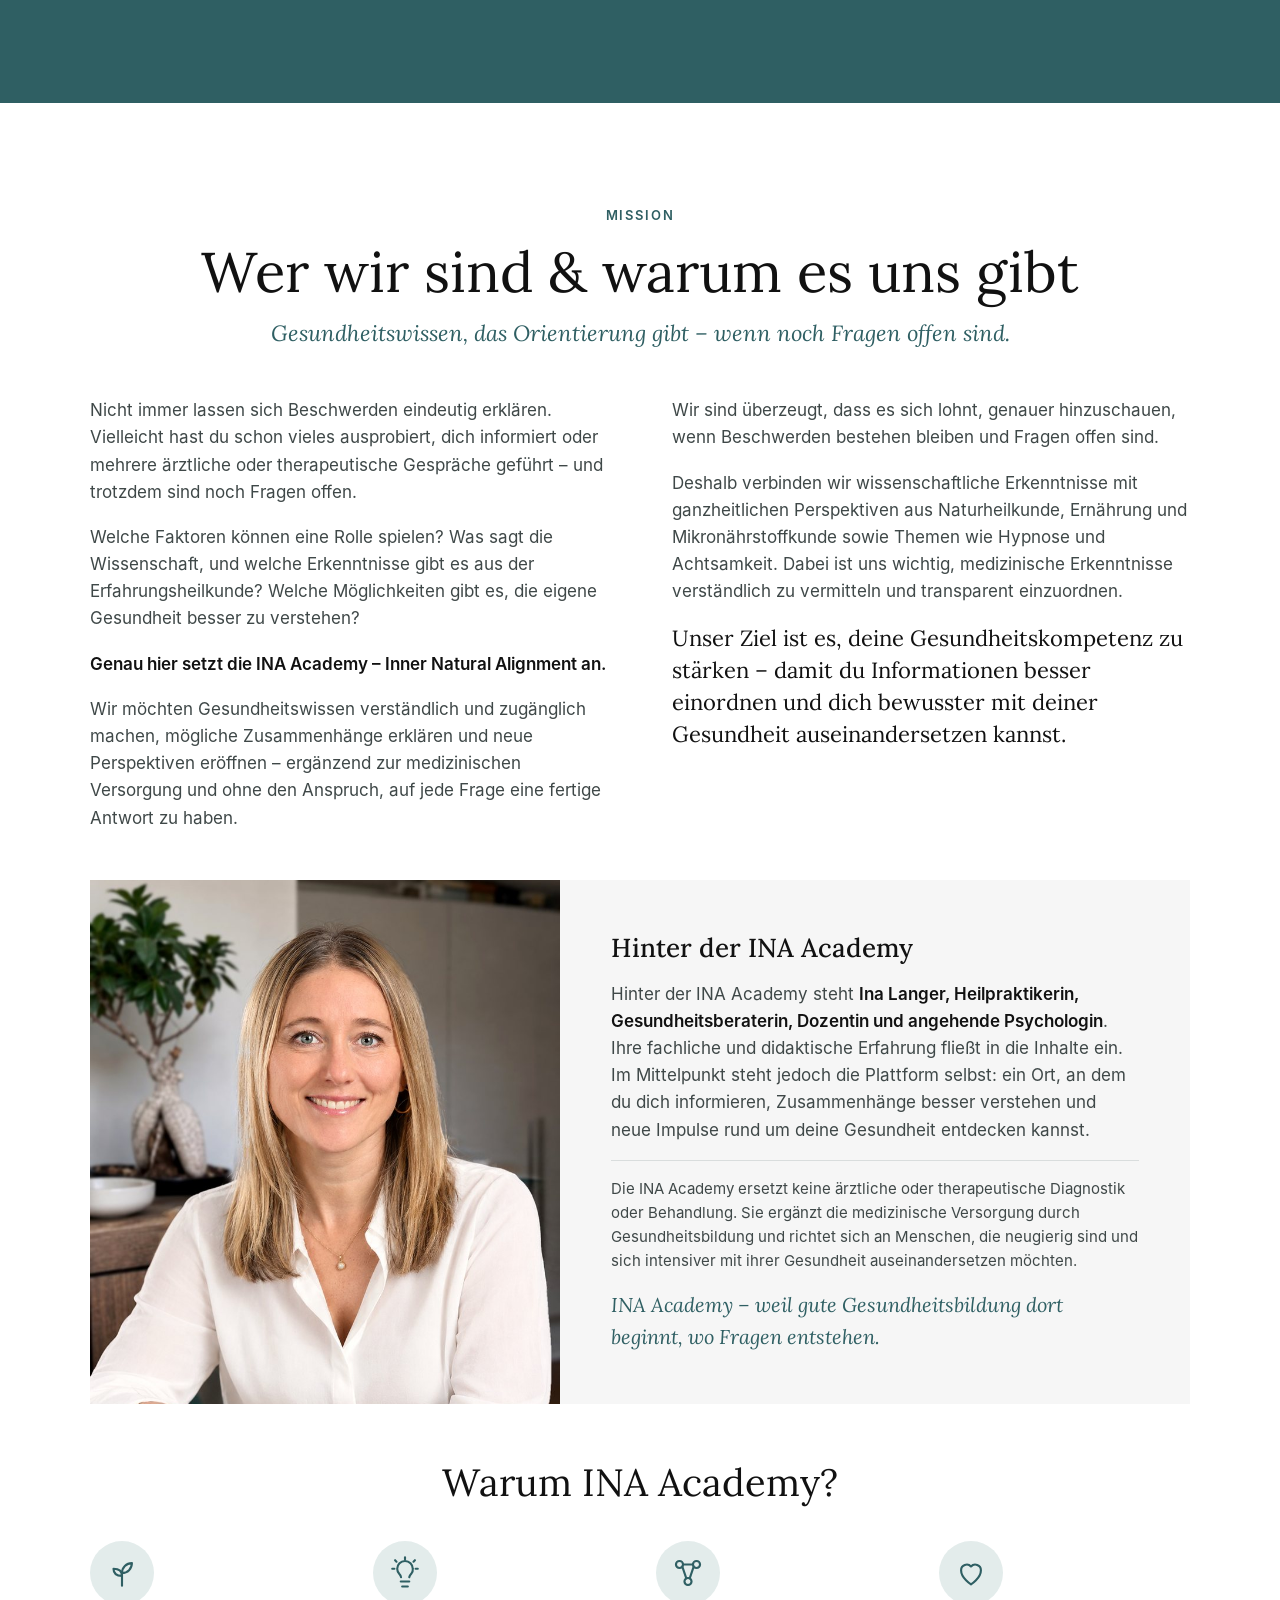
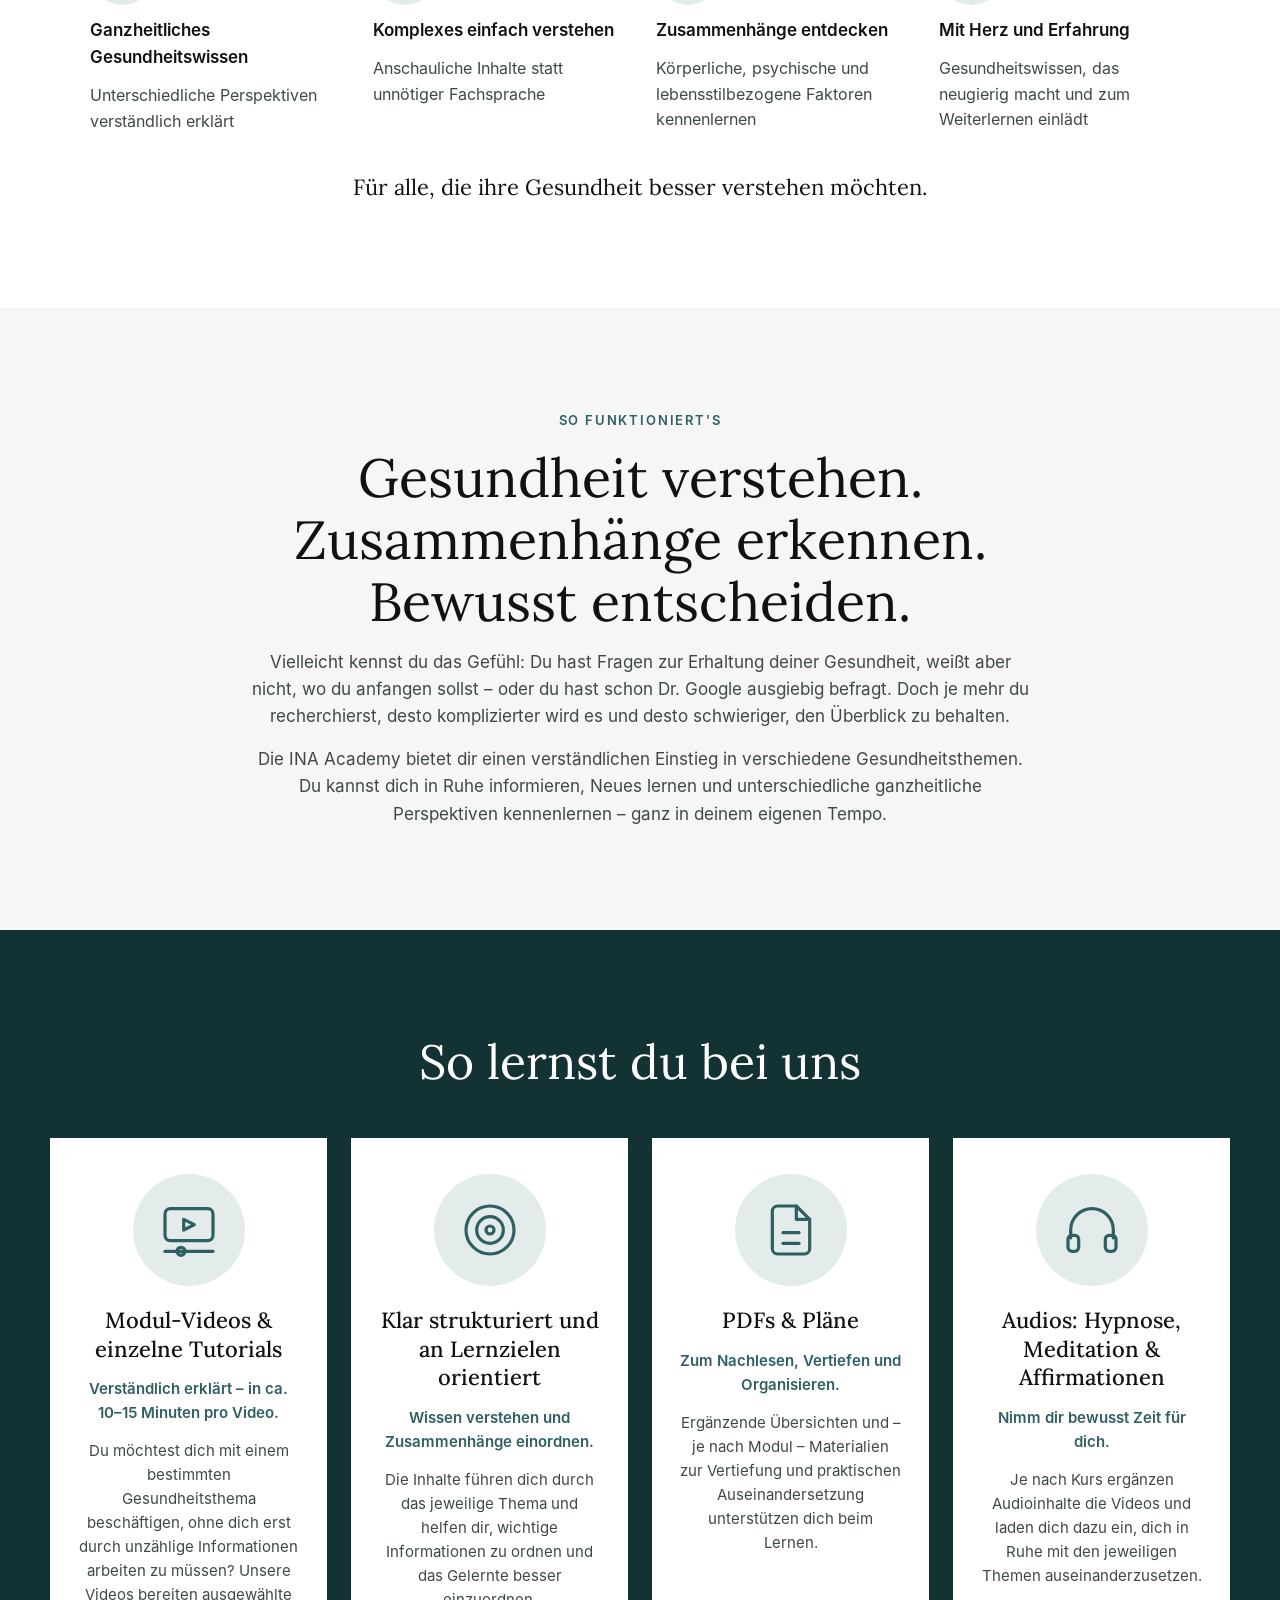
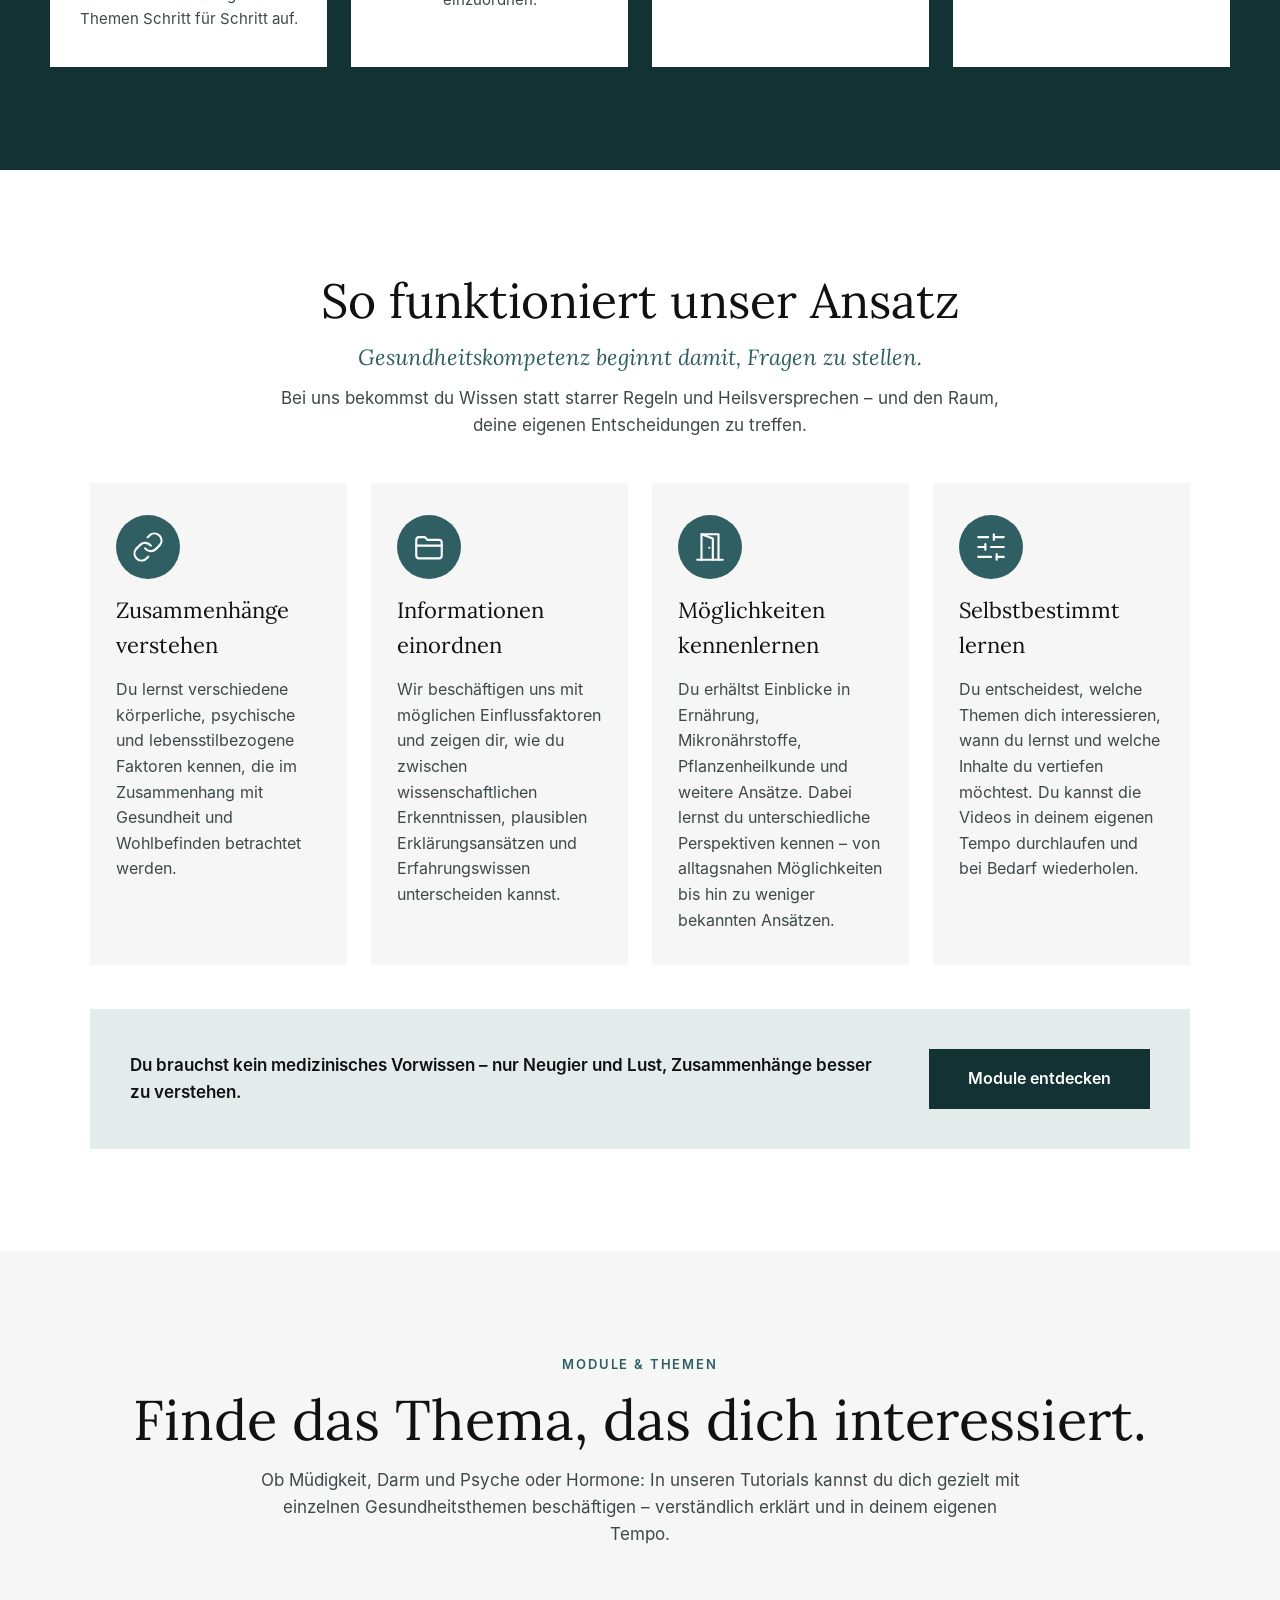
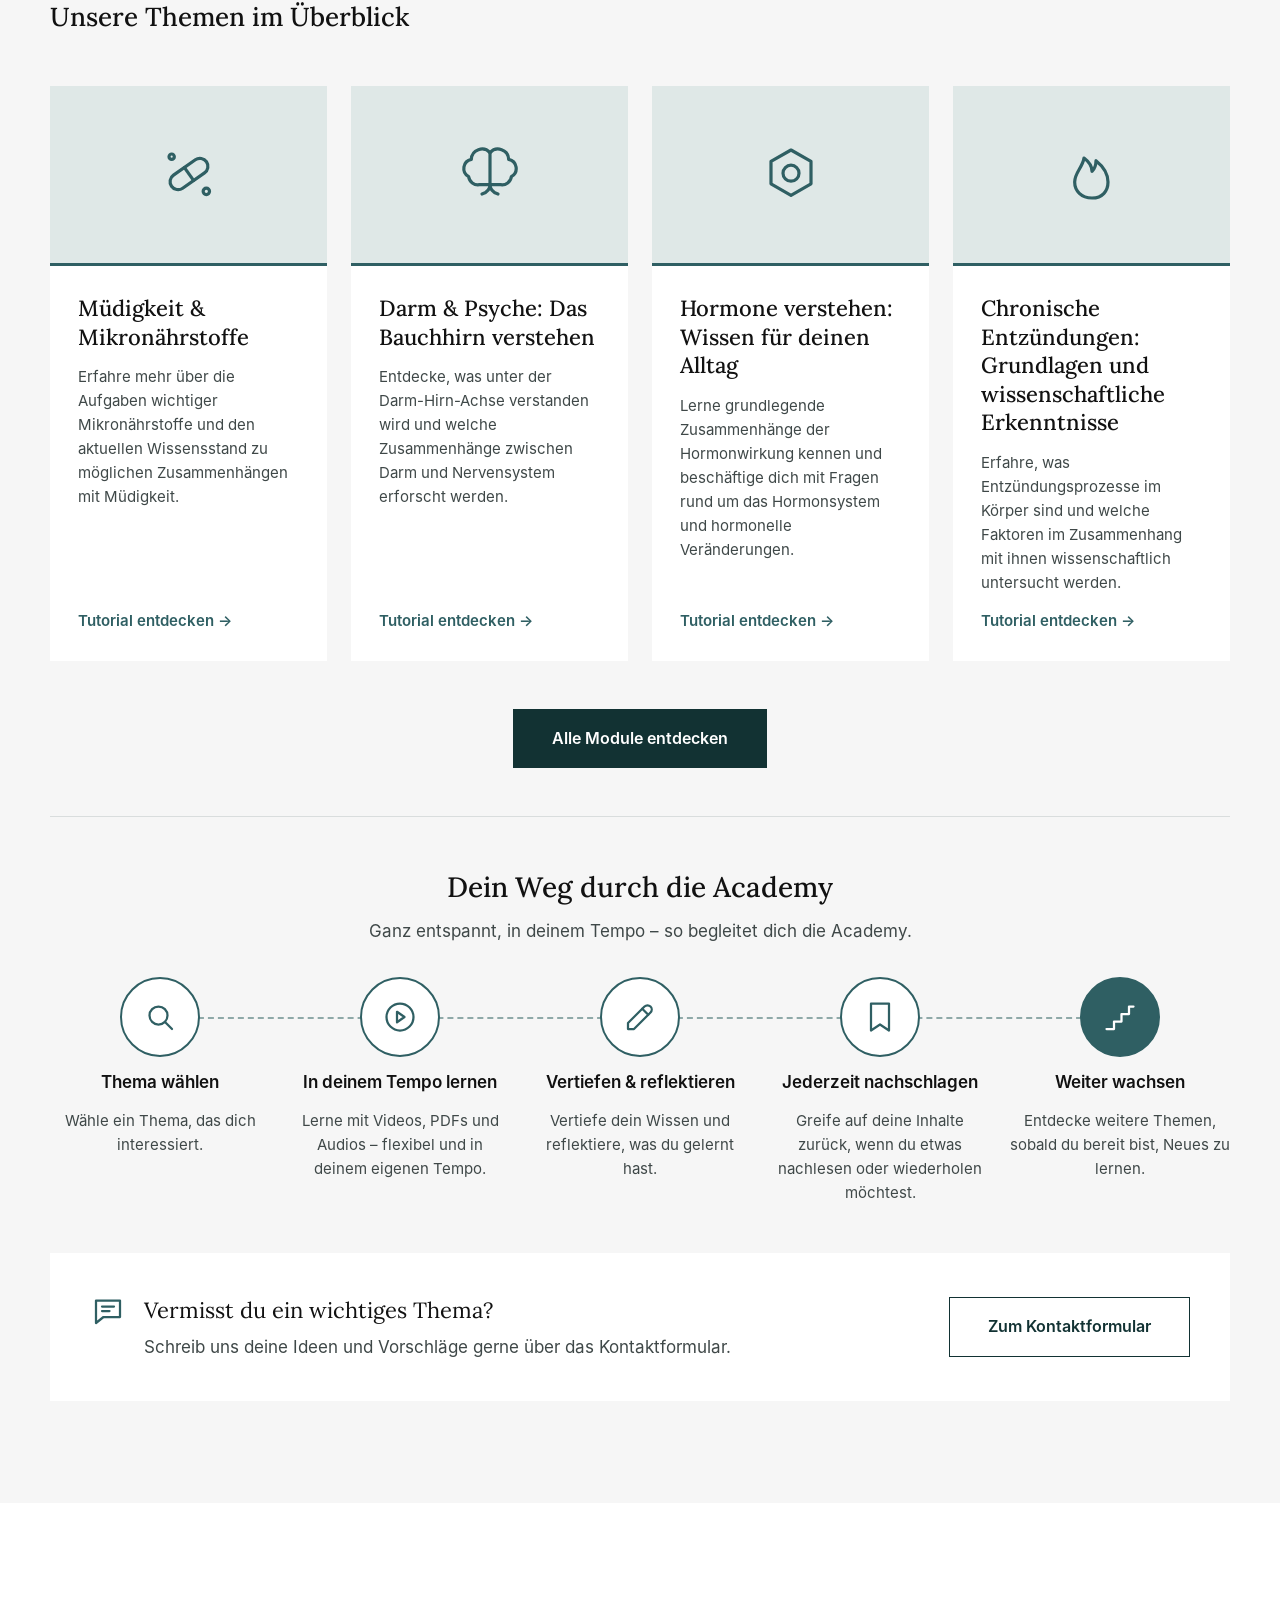
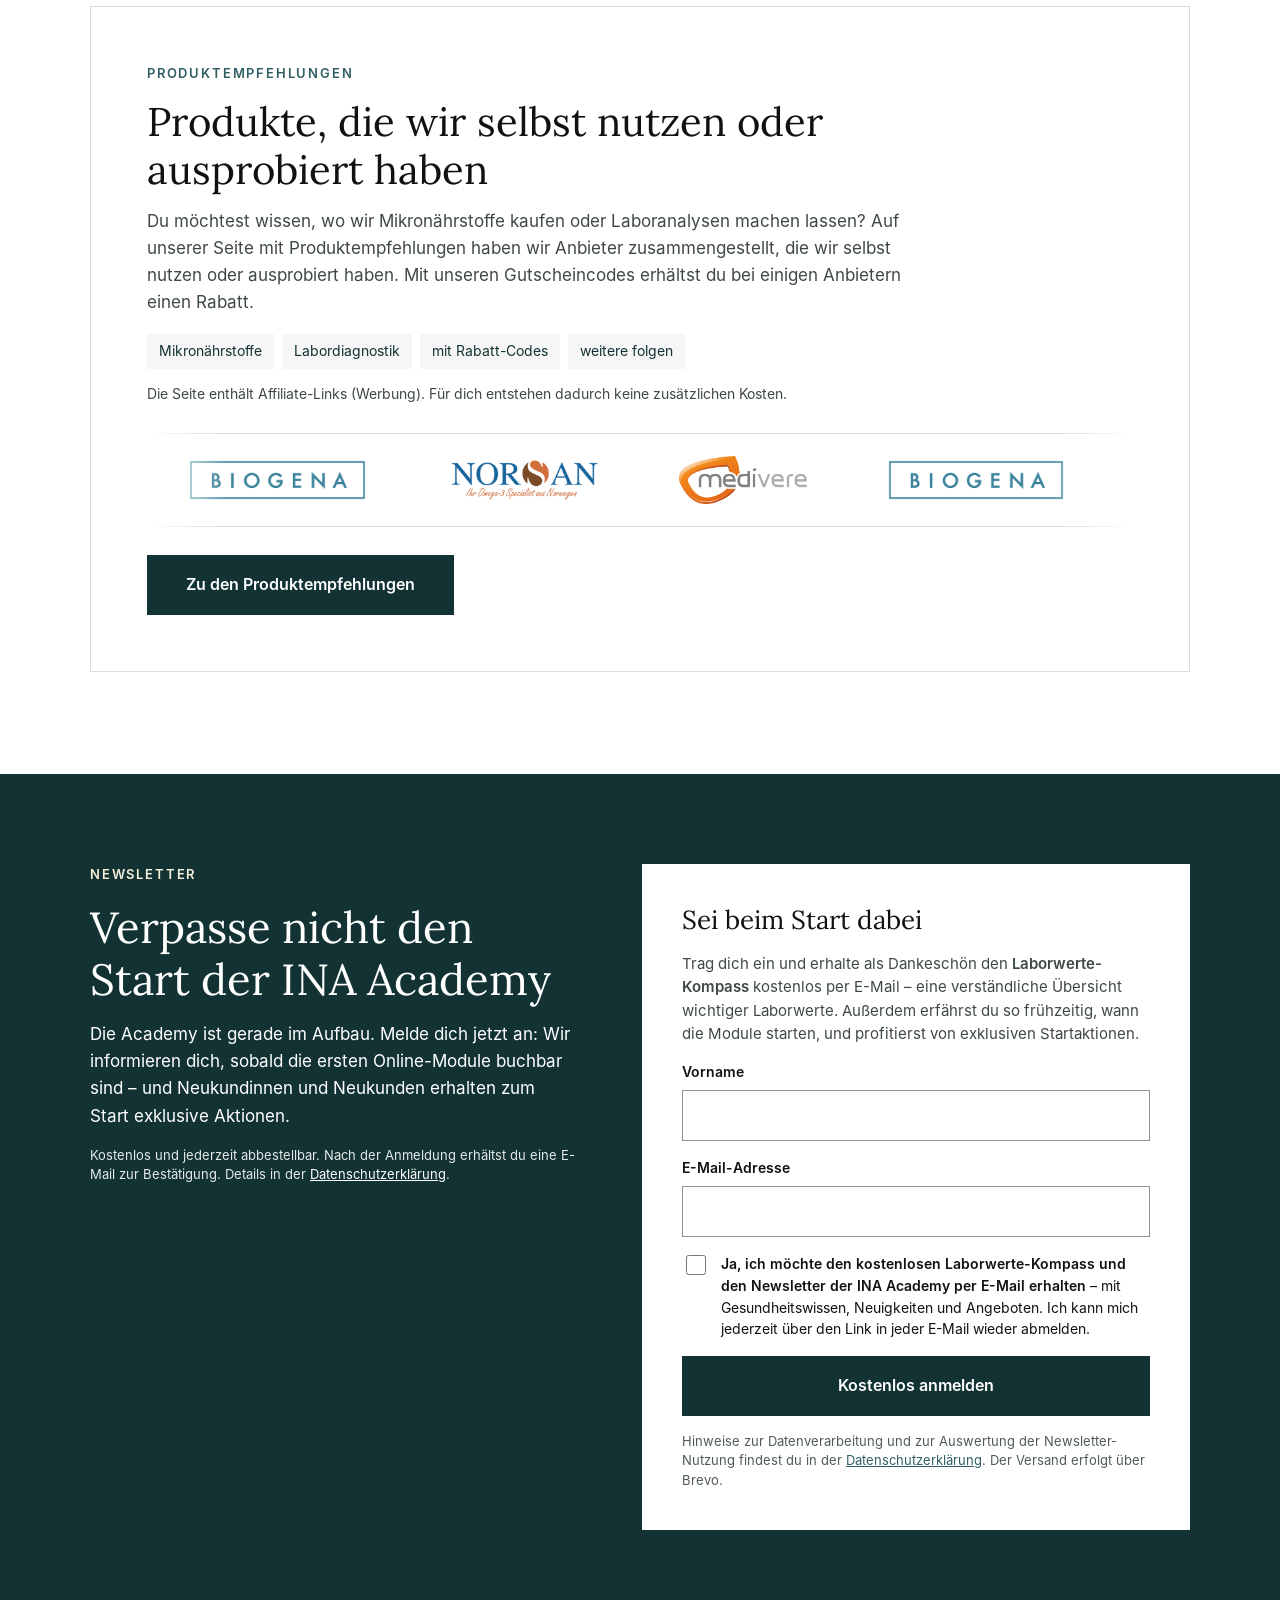
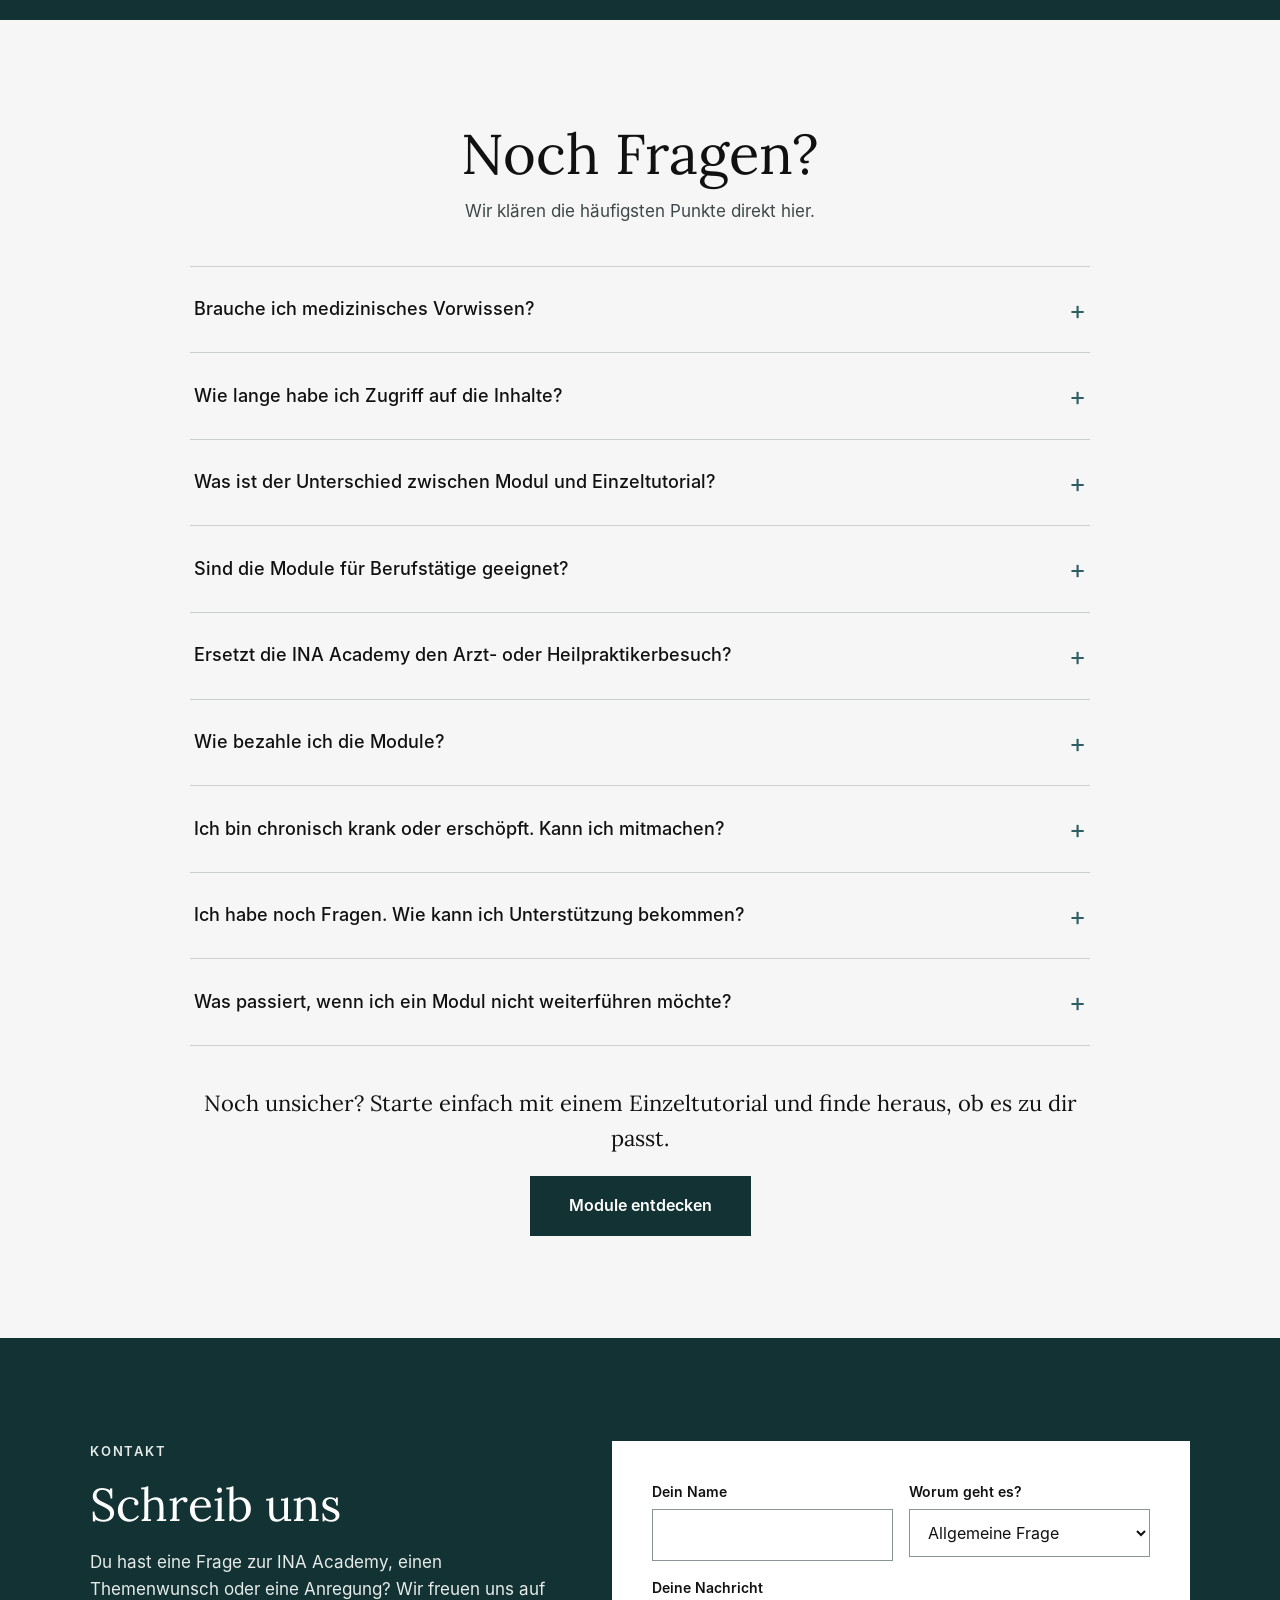
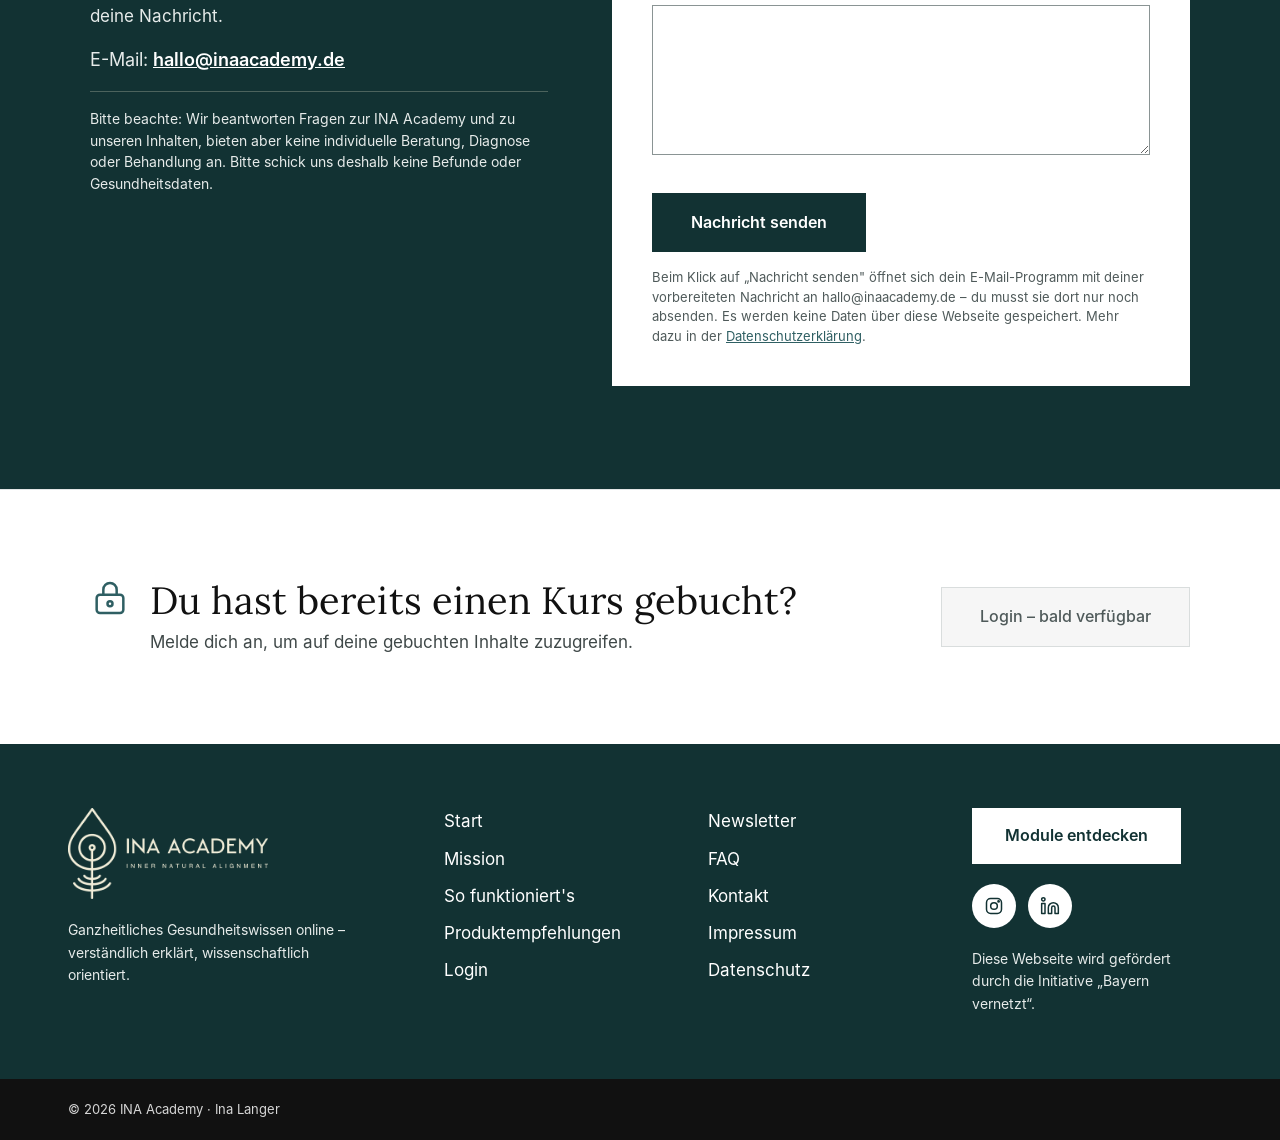
==== commit e9dd3e1b: "Icon Stress: Fragezeichen 30° weiter zum Kopf geneigt Co-Authored-By: Claude Opus 5.5 <noreply@anthr" ====
--- a/index.html
+++ b/index.html
@@ -485,7 +485,7 @@
             <p>Schlafstörungen</p>
           </div>
           <div class="complaint">
-            <span class="c-icon" aria-hidden="true"><svg width="34" height="34" viewBox="0 0 24 24" fill="none" stroke="#123233" stroke-width="1.5" stroke-linecap="round" stroke-linejoin="round"><g transform="translate(2.6 4.6) scale(0.78)"><path vector-effect="non-scaling-stroke" d="M15.2 21.5v-3h1.8a1.9 1.9 0 0 0 1.9-1.9v-2.3l1.5-.6-1.5-2.9A7.3 7.3 0 1 0 7.4 16.4v5.1"/><g transform="translate(10.6 9.2) scale(1.3) translate(-10.6 -9.2)"><path vector-effect="non-scaling-stroke" stroke-width="1.05" d="M7.4 9.2c.3-2.8 4.3-3.6 5.8-1.4 1.1 1.7-.6 3.8-2.6 3.3-1.6-.4-1.4-2.6.4-2.9 2.2-.3 3.4 2.2 2.2 3.9-1.1 1.4-3.6 1.5-4.8.2-1.2-1.3-.3-3.2 1.1-3.2"/></g></g><g transform="translate(5.4 5.6) rotate(-35)"><path stroke-width="1.4" d="M-1.3-1.7a1.4 1.4 0 1 1 2 1.2c-.5.3-.7.6-.7 1.1"/><circle cx="0" cy="2.1" r=".55" fill="#123233" stroke="none"/></g><g transform="translate(12.3 2.7)"><path stroke-width="1.4" d="M.7-2.4l-1.5 2.4h1.9l-1.5 2.4"/></g><g transform="translate(19 5.6) rotate(35)"><path stroke-width="1.4" d="M0-2.1v2.6"/><circle cx="0" cy="2.1" r=".55" fill="#123233" stroke="none"/></g></svg></span>
+            <span class="c-icon" aria-hidden="true"><svg width="34" height="34" viewBox="0 0 24 24" fill="none" stroke="#123233" stroke-width="1.5" stroke-linecap="round" stroke-linejoin="round"><g transform="translate(2.6 4.6) scale(0.78)"><path vector-effect="non-scaling-stroke" d="M15.2 21.5v-3h1.8a1.9 1.9 0 0 0 1.9-1.9v-2.3l1.5-.6-1.5-2.9A7.3 7.3 0 1 0 7.4 16.4v5.1"/><g transform="translate(10.6 9.2) scale(1.3) translate(-10.6 -9.2)"><path vector-effect="non-scaling-stroke" stroke-width="1.05" d="M7.4 9.2c.3-2.8 4.3-3.6 5.8-1.4 1.1 1.7-.6 3.8-2.6 3.3-1.6-.4-1.4-2.6.4-2.9 2.2-.3 3.4 2.2 2.2 3.9-1.1 1.4-3.6 1.5-4.8.2-1.2-1.3-.3-3.2 1.1-3.2"/></g></g><g transform="translate(5.6 5.8) rotate(-65)"><path stroke-width="1.4" d="M-1.3-1.7a1.4 1.4 0 1 1 2 1.2c-.5.3-.7.6-.7 1.1"/><circle cx="0" cy="2.1" r=".55" fill="#123233" stroke="none"/></g><g transform="translate(12.3 2.7)"><path stroke-width="1.4" d="M.7-2.4l-1.5 2.4h1.9l-1.5 2.4"/></g><g transform="translate(19 5.6) rotate(35)"><path stroke-width="1.4" d="M0-2.1v2.6"/><circle cx="0" cy="2.1" r=".55" fill="#123233" stroke="none"/></g></svg></span>
             <p>Stress &amp; innere Unruhe</p>
           </div>
           <div class="complaint">
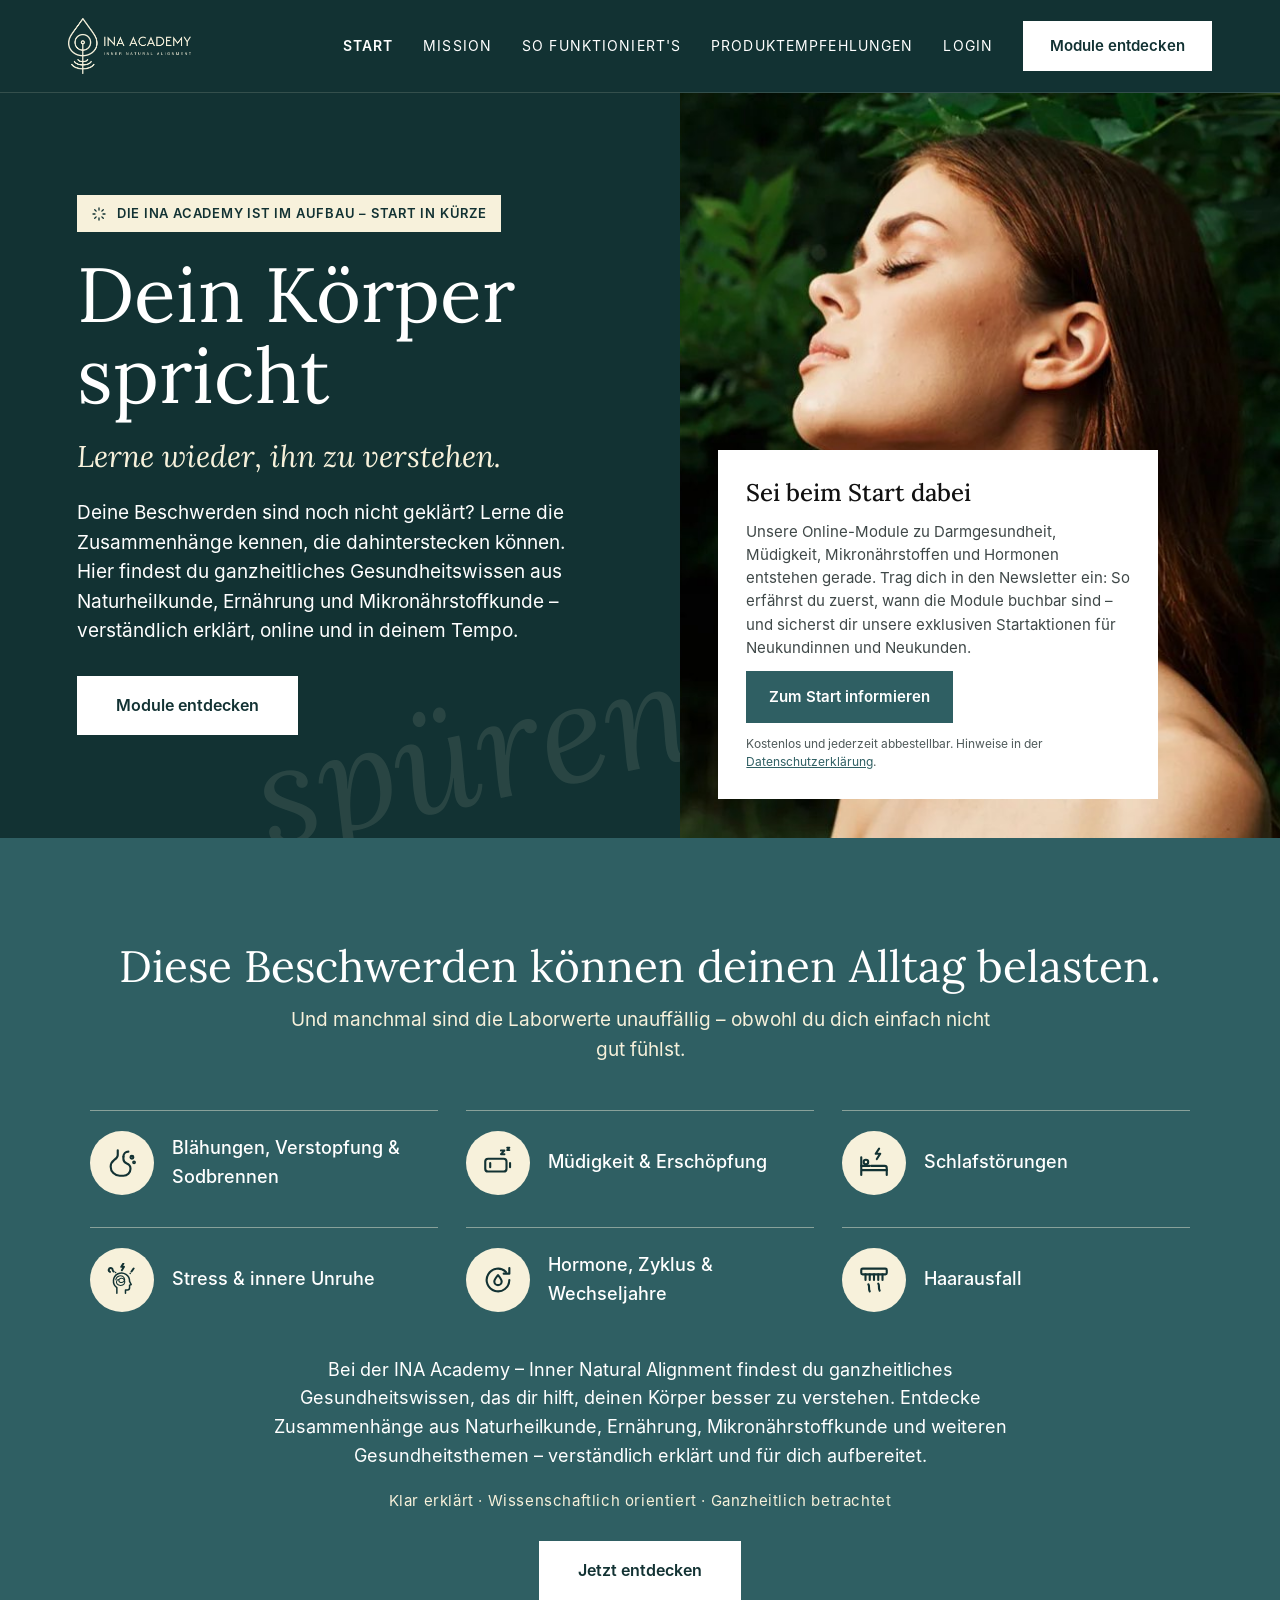
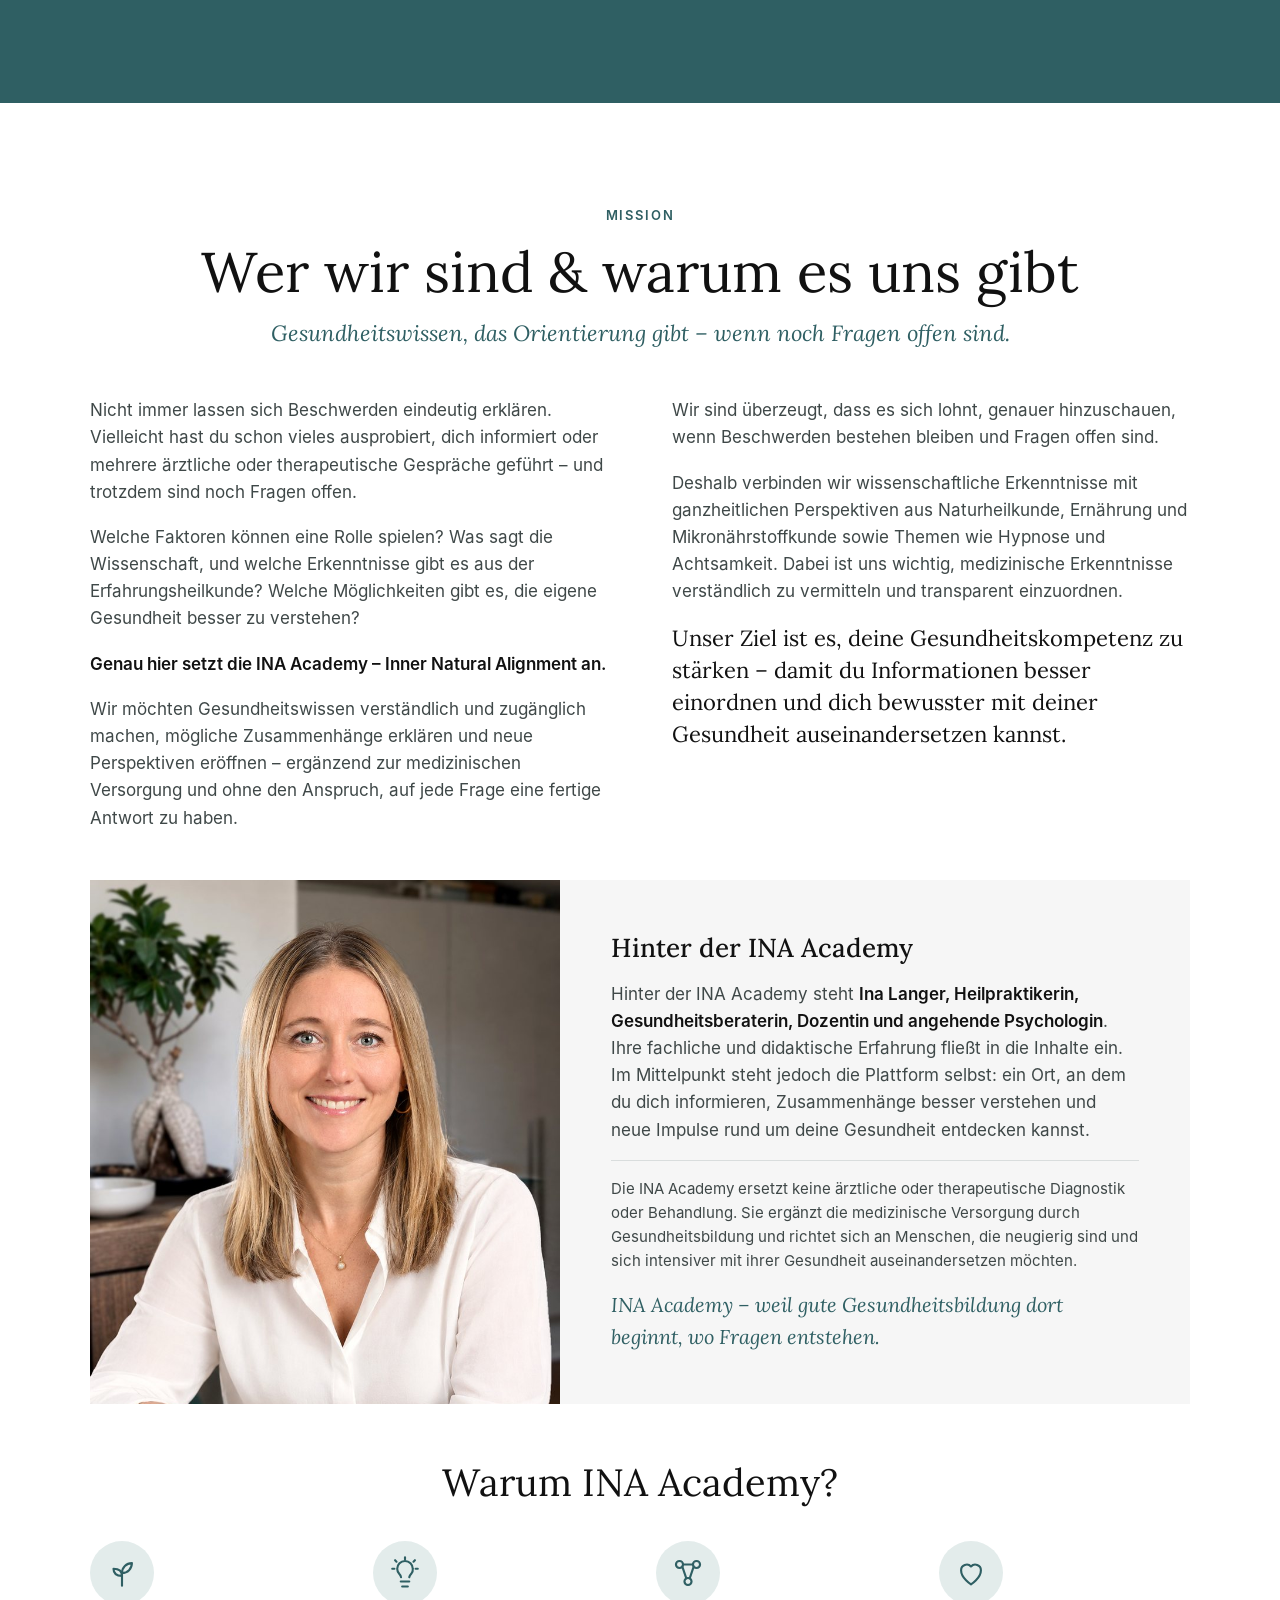
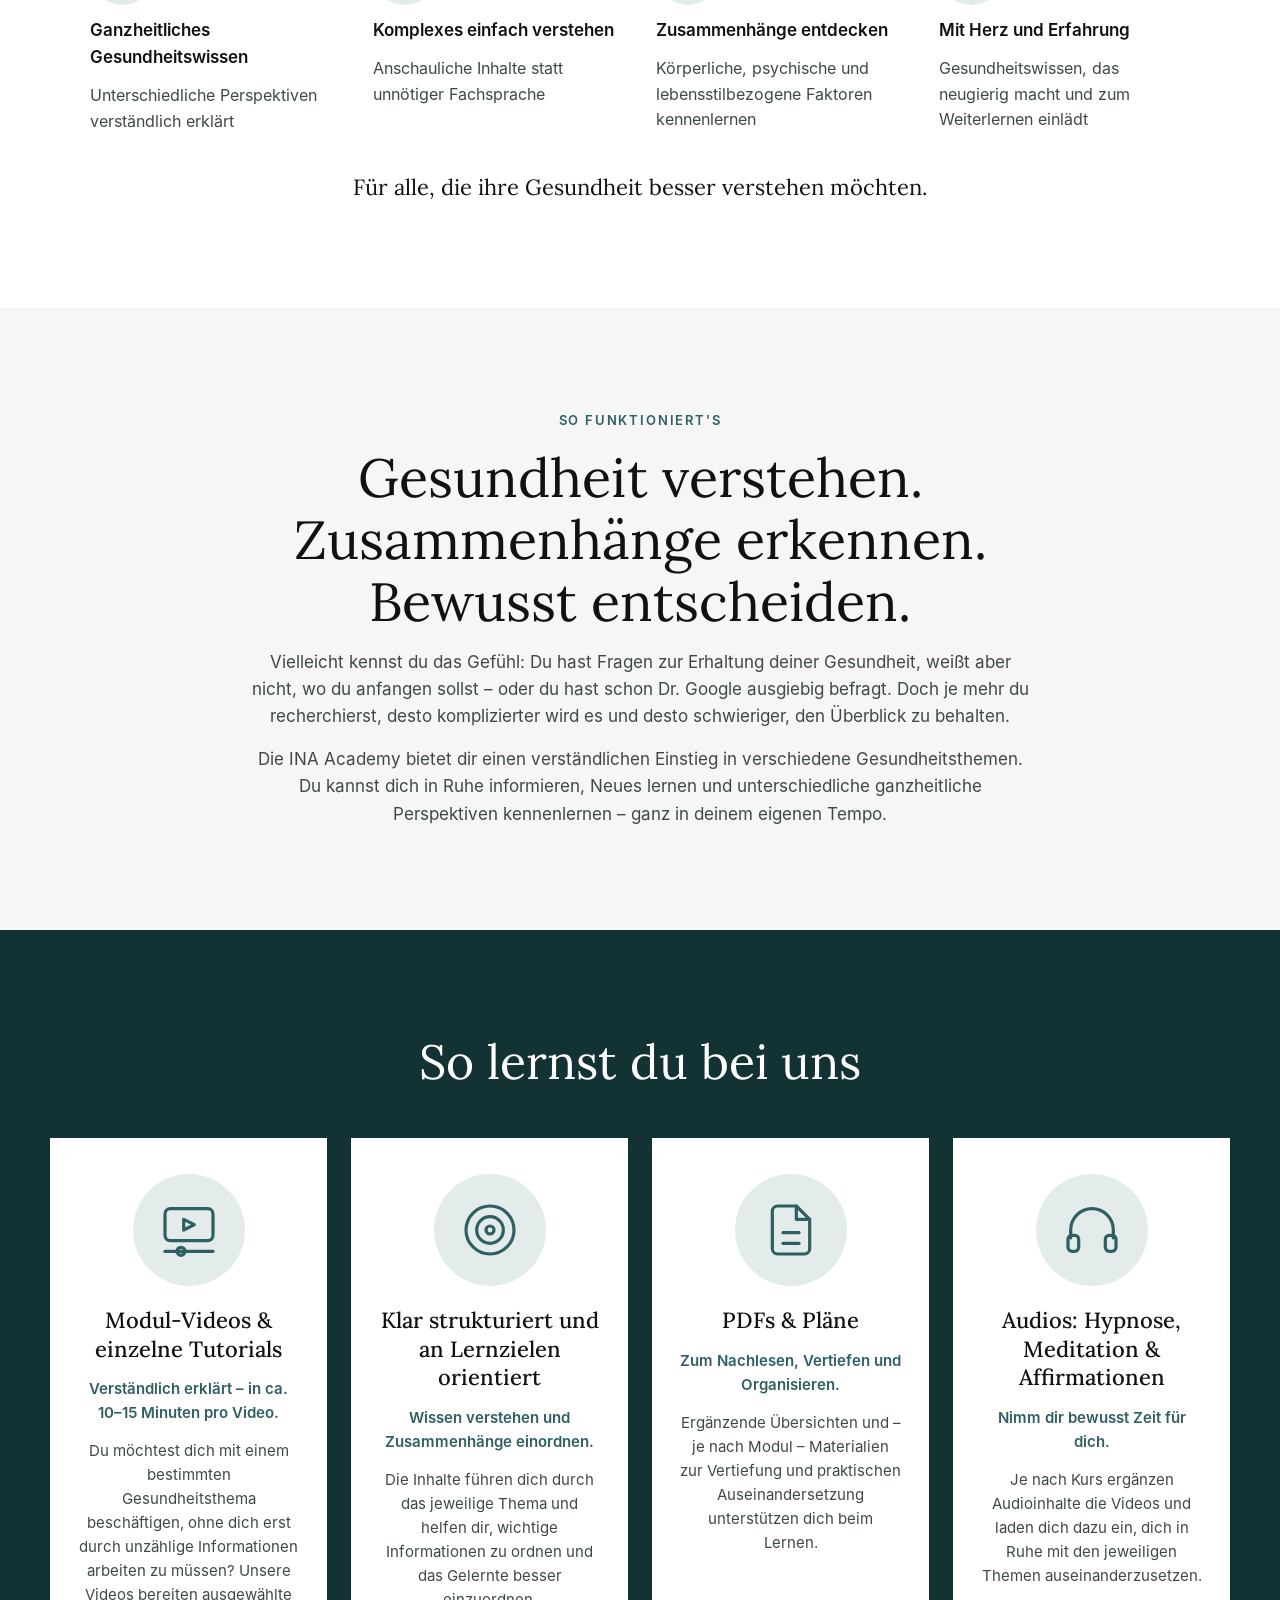
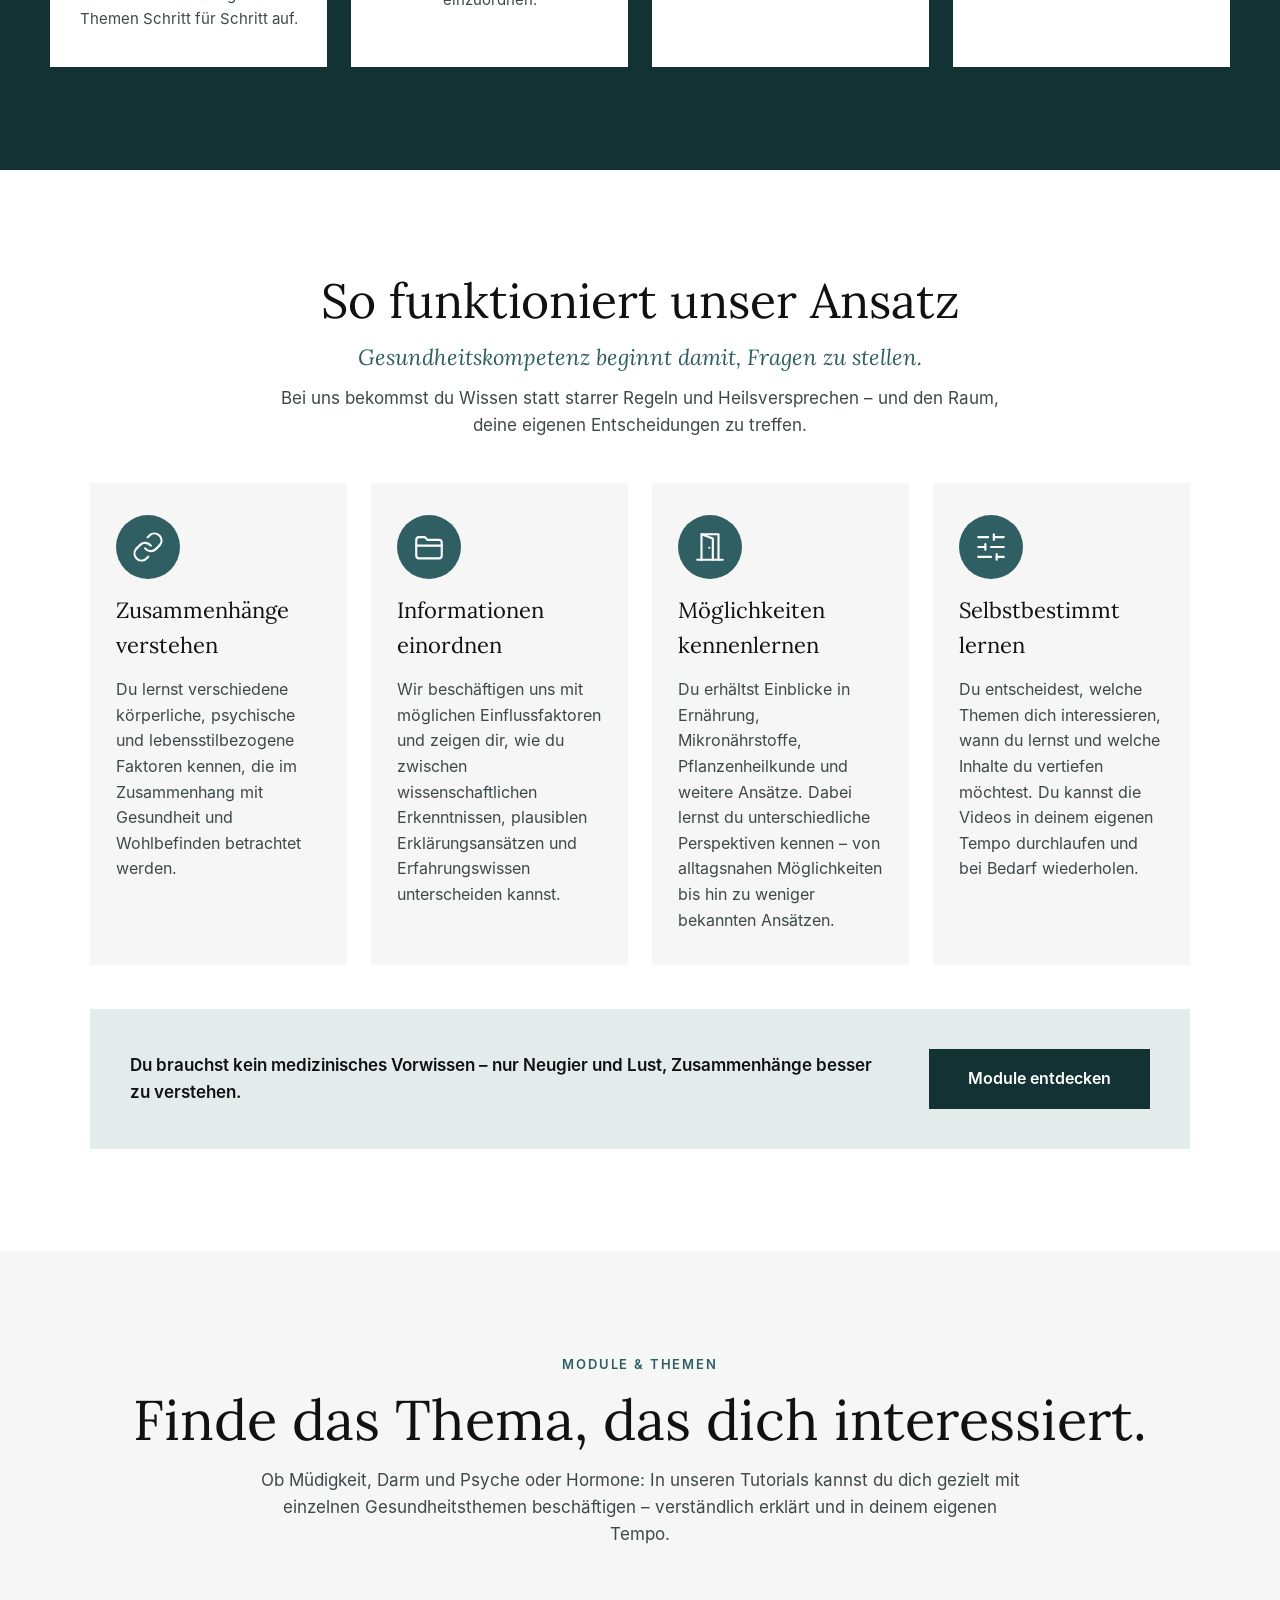
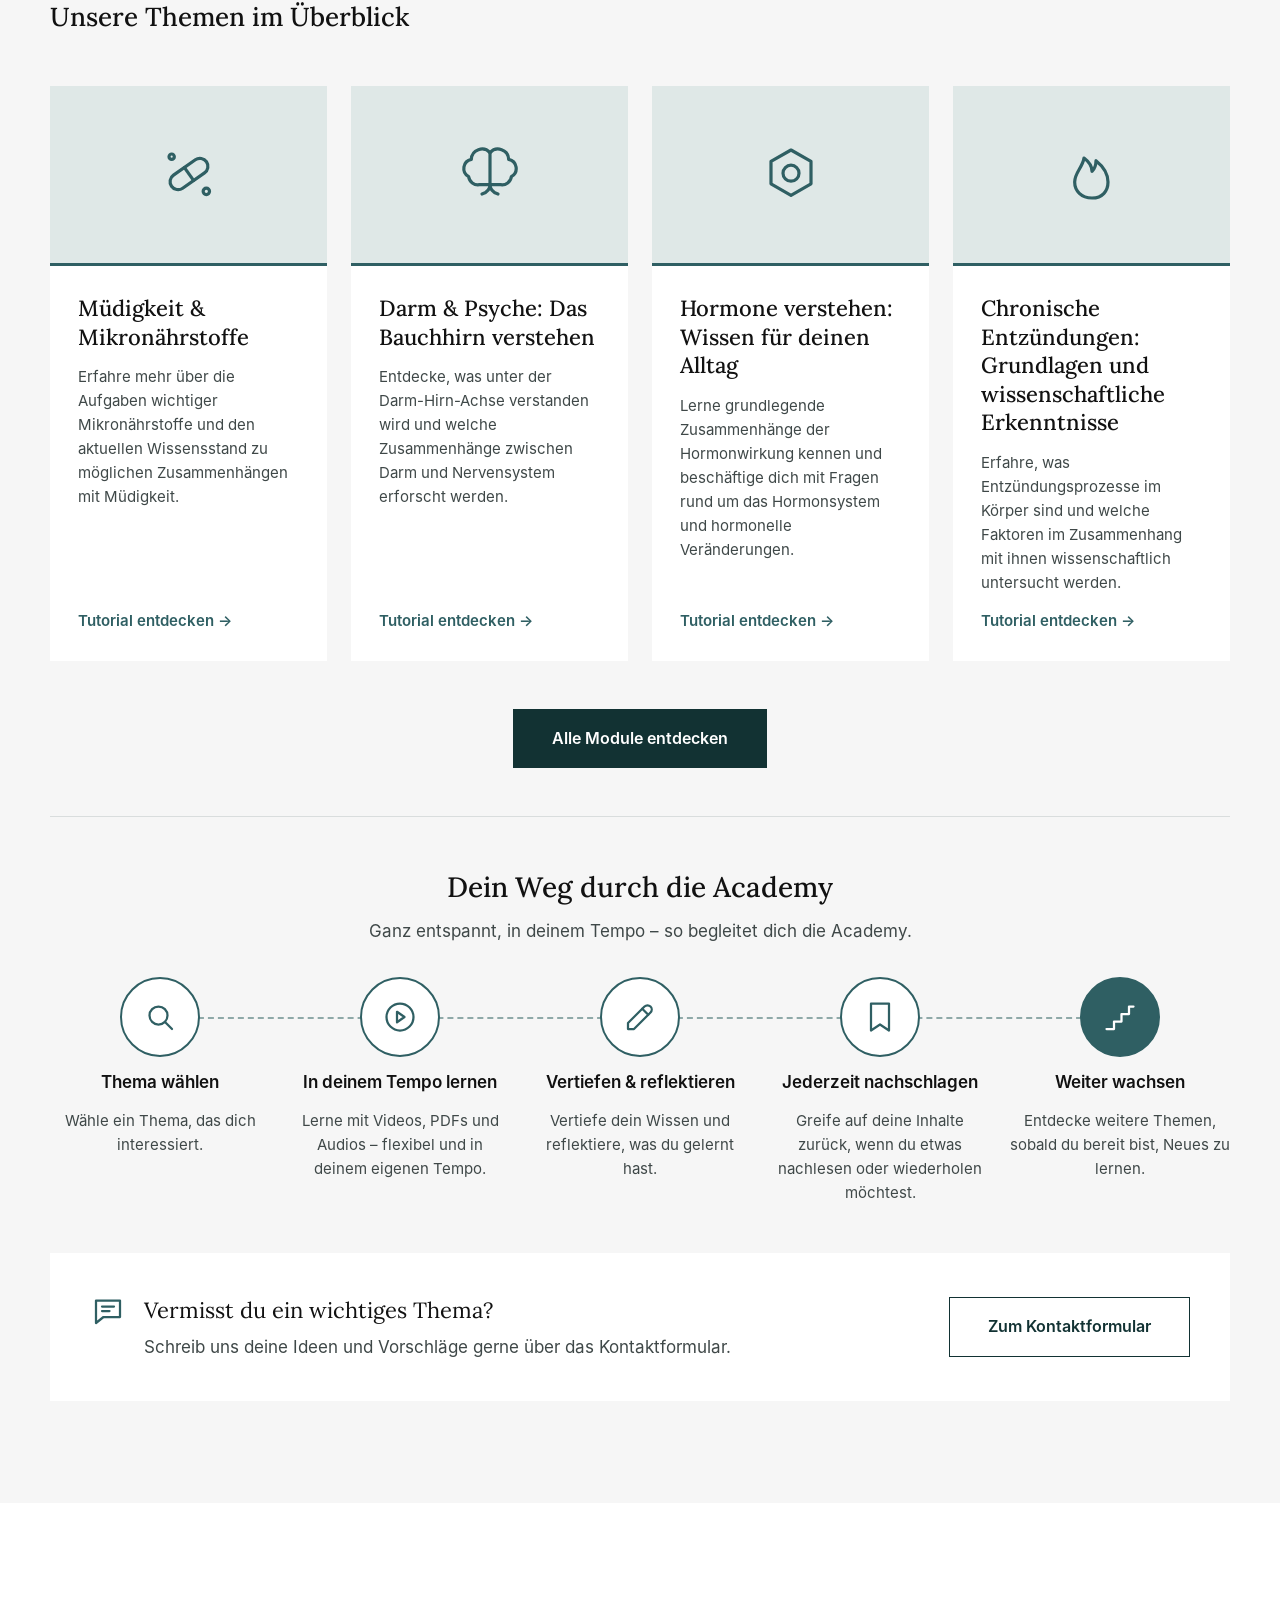
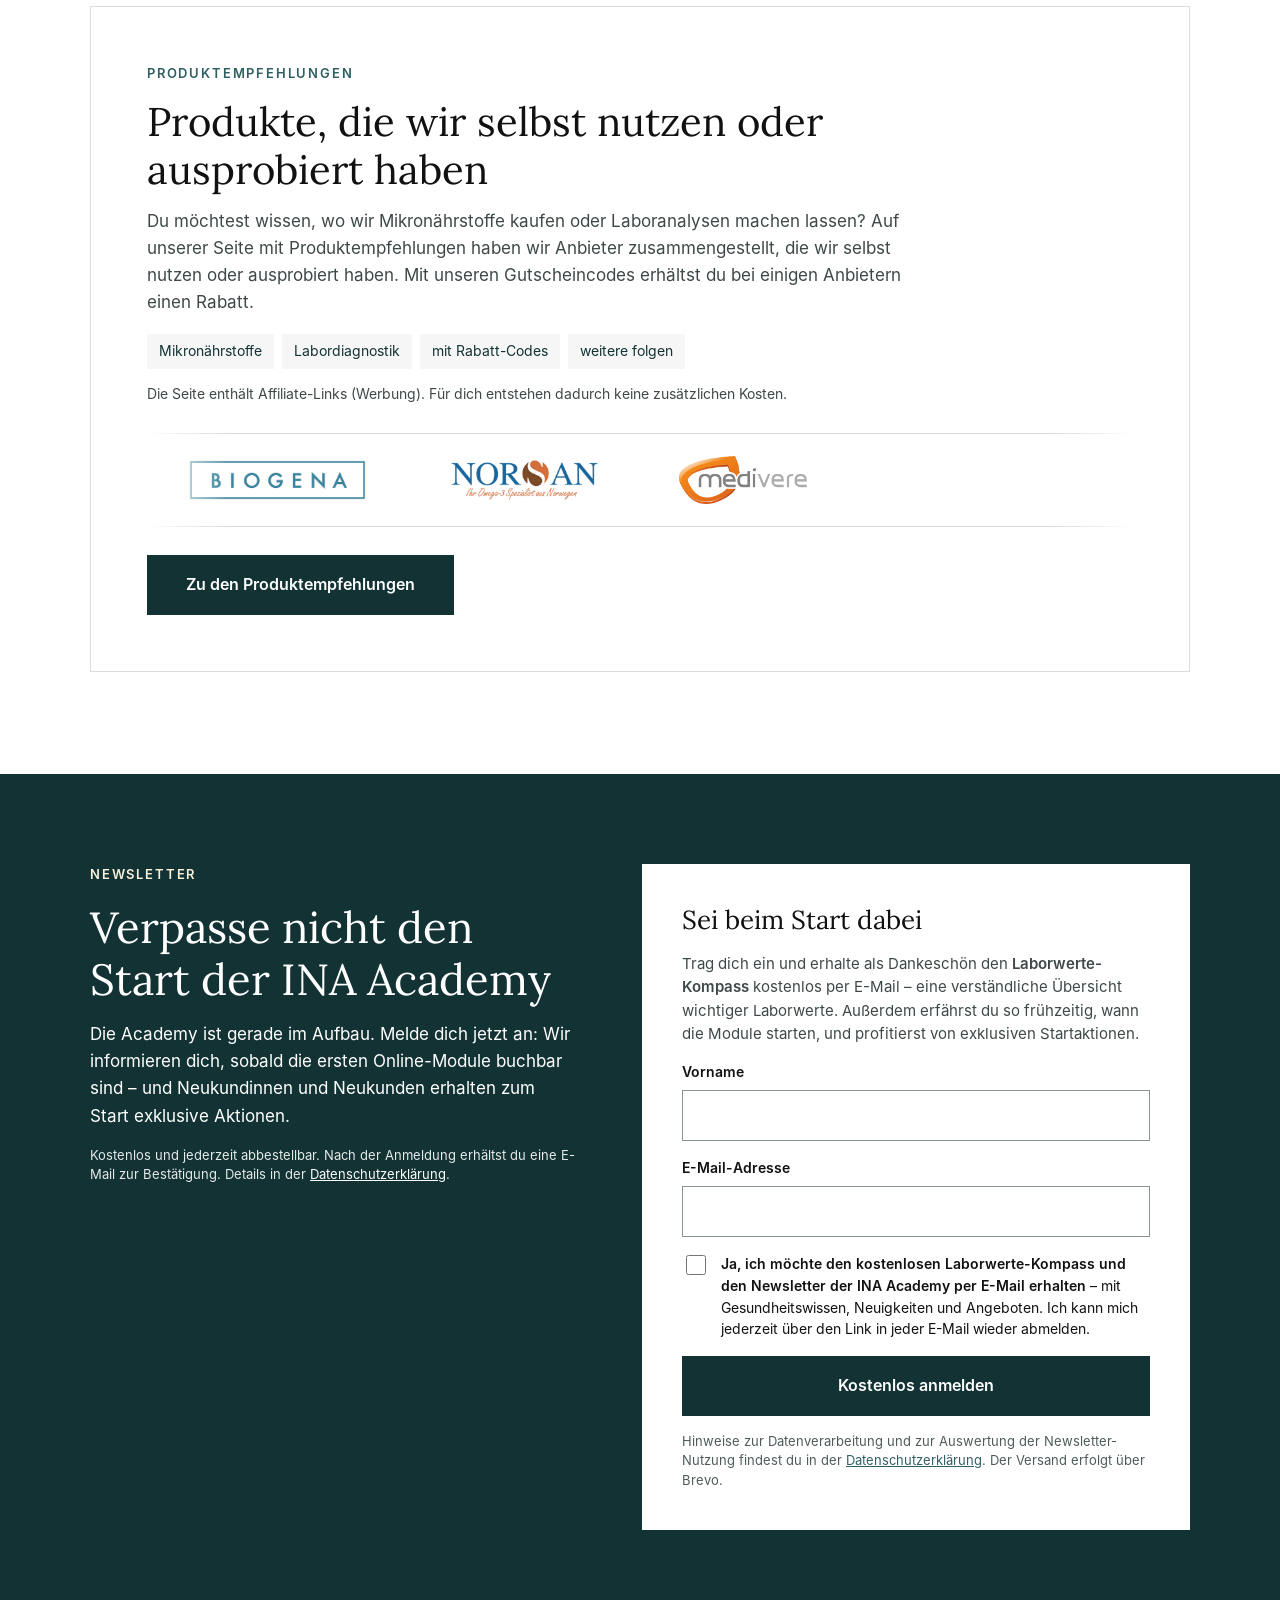
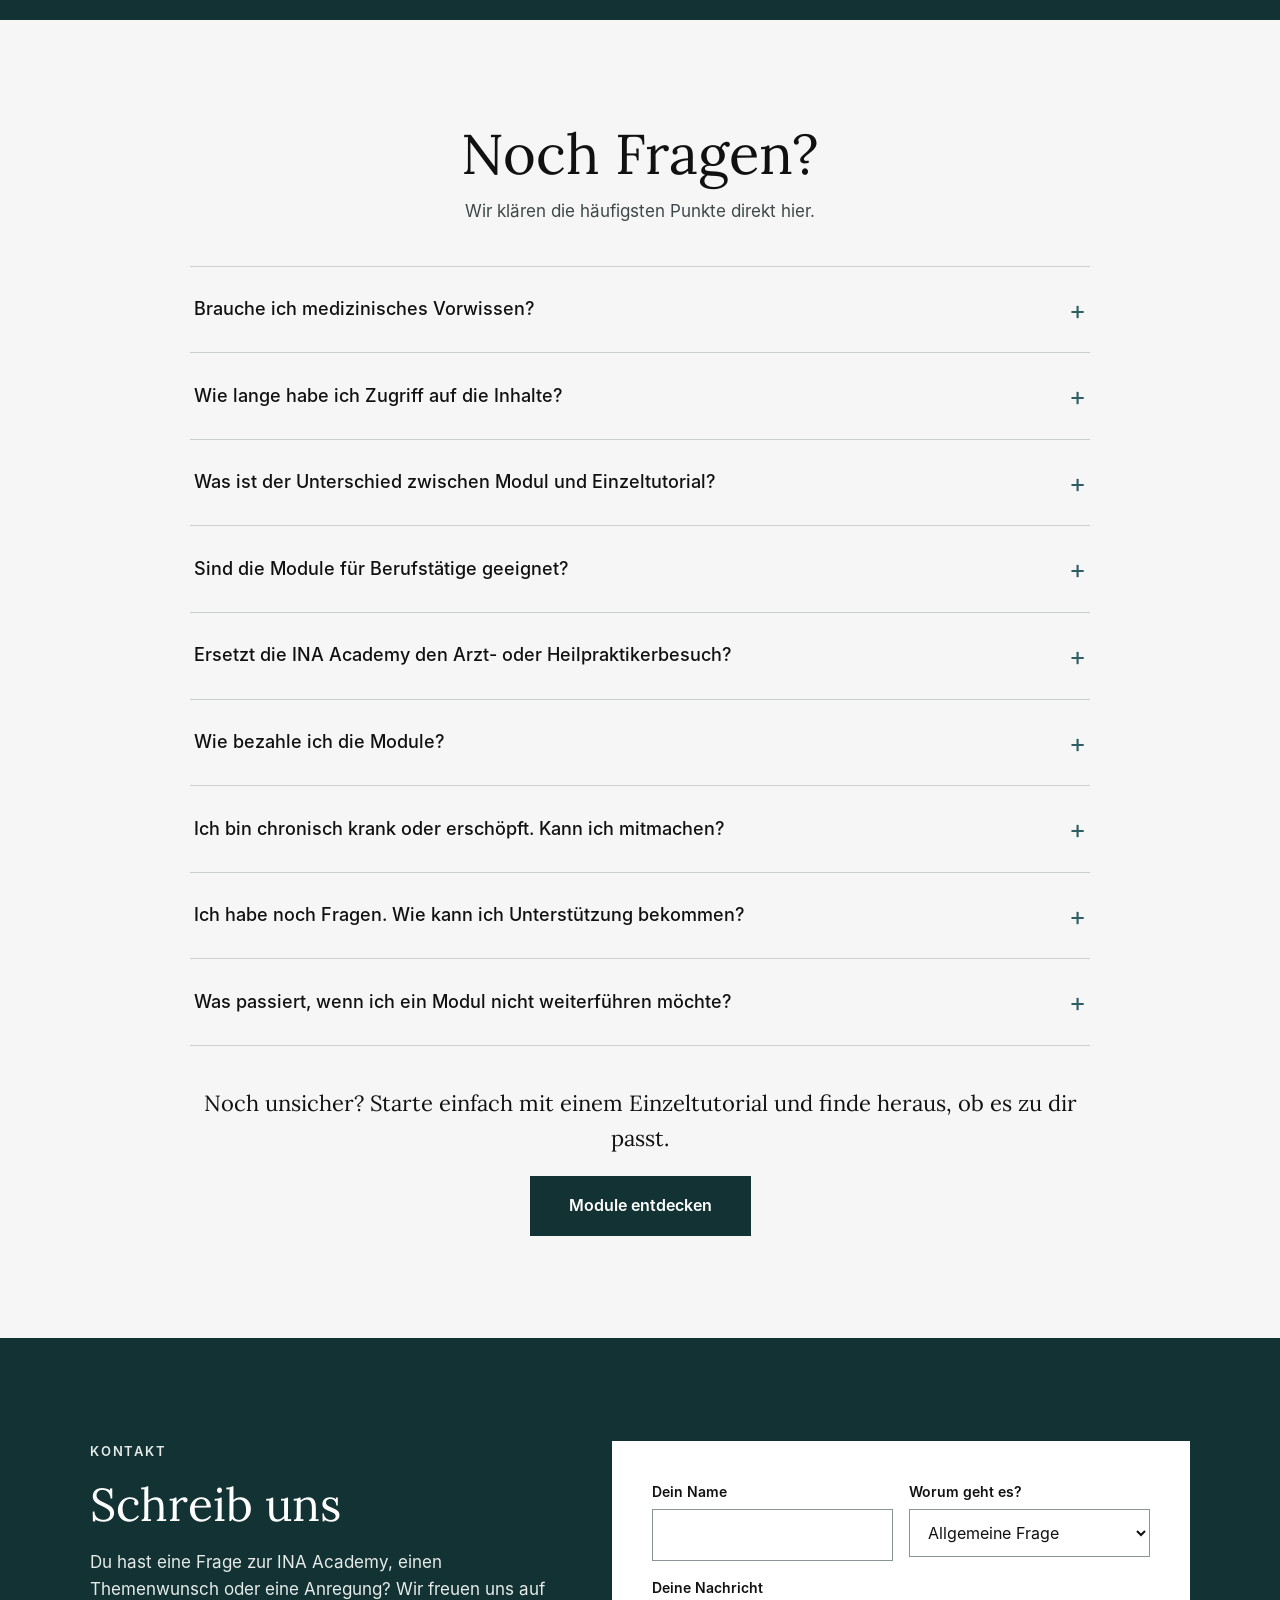
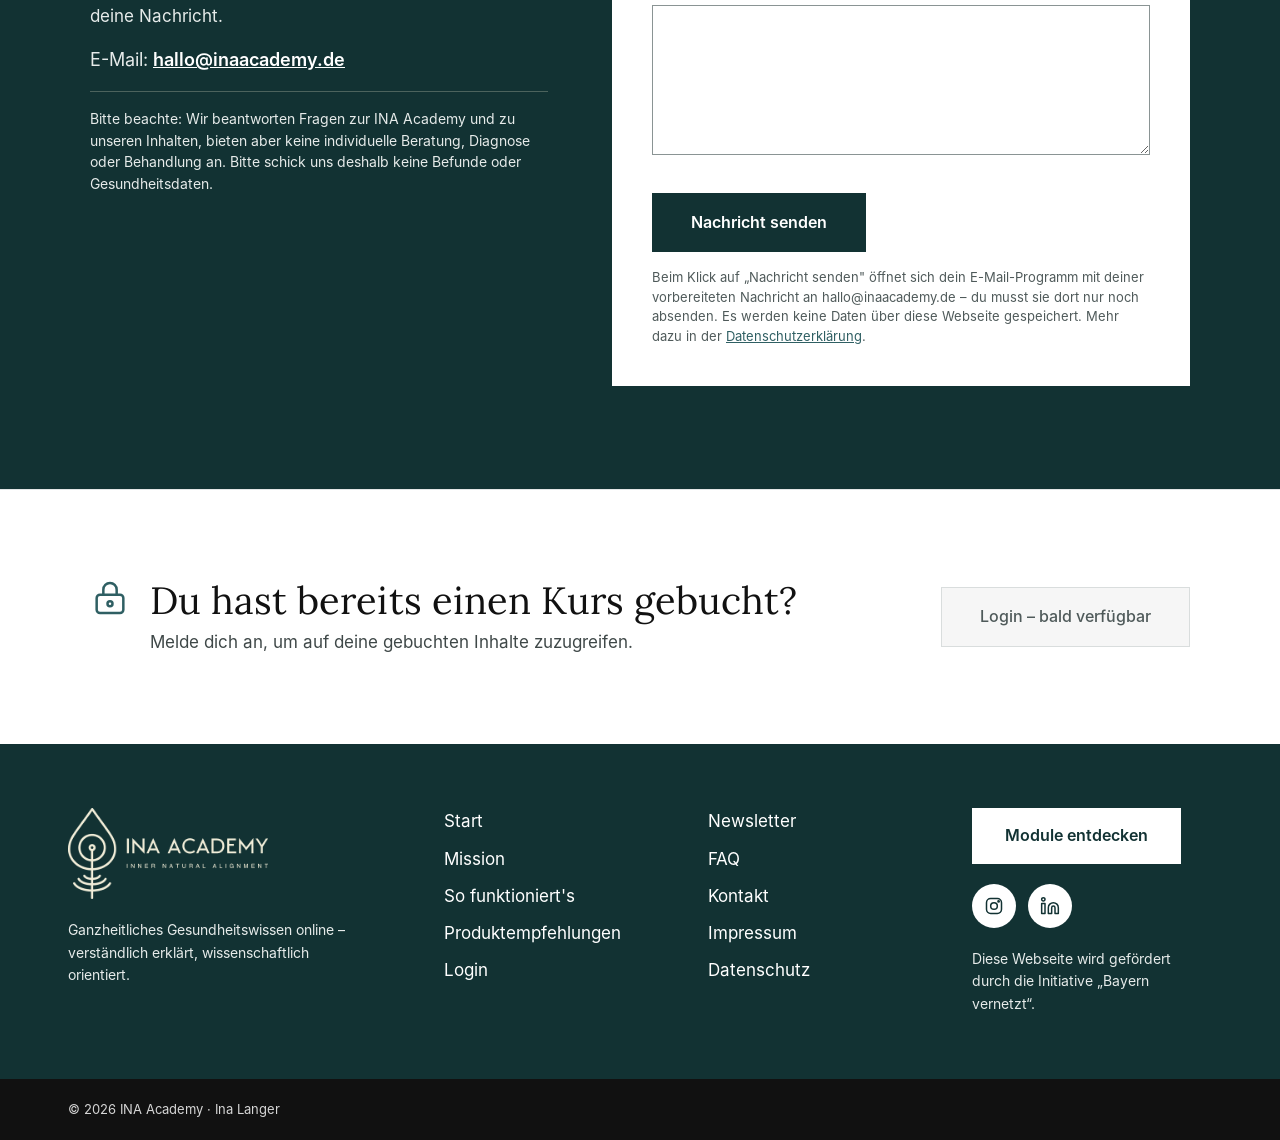
==== commit cd094040: "Icon Schlafstörungen: Bett mit Blitz Co-Authored-By: Claude Opus 5.5 <noreply@anthropic.com> Claude-" ====
--- a/index.html
+++ b/index.html
@@ -481,7 +481,7 @@
             <p>Müdigkeit &amp; Erschöpfung</p>
           </div>
           <div class="complaint">
-            <span class="c-icon" aria-hidden="true"><svg width="34" height="34" viewBox="0 0 24 24" fill="none" stroke="#123233" stroke-width="1.5" stroke-linecap="round" stroke-linejoin="round"><path d="M19.5 14.8A7.8 7.8 0 1 1 9.2 4.5a6.2 6.2 0 0 0 10.3 10.3z"/><path d="M17 3.5v3M15.5 5h3"/></svg></span>
+            <span class="c-icon" aria-hidden="true"><svg width="34" height="34" viewBox="0 0 24 24" fill="none" stroke="#123233" stroke-width="1.5" stroke-linecap="round" stroke-linejoin="round"><path d="M3 8v12.5M3 17h18v3.5"/><path d="M3 14h6"/><path d="M10 14h9.5a1.5 1.5 0 0 1 1.5 1.5V17"/><circle cx="6.3" cy="11.3" r="1.6"/><path d="M15.6 1.8l-2.4 3.7h3.2l-2.4 3.7"/></svg></span>
             <p>Schlafstörungen</p>
           </div>
           <div class="complaint">
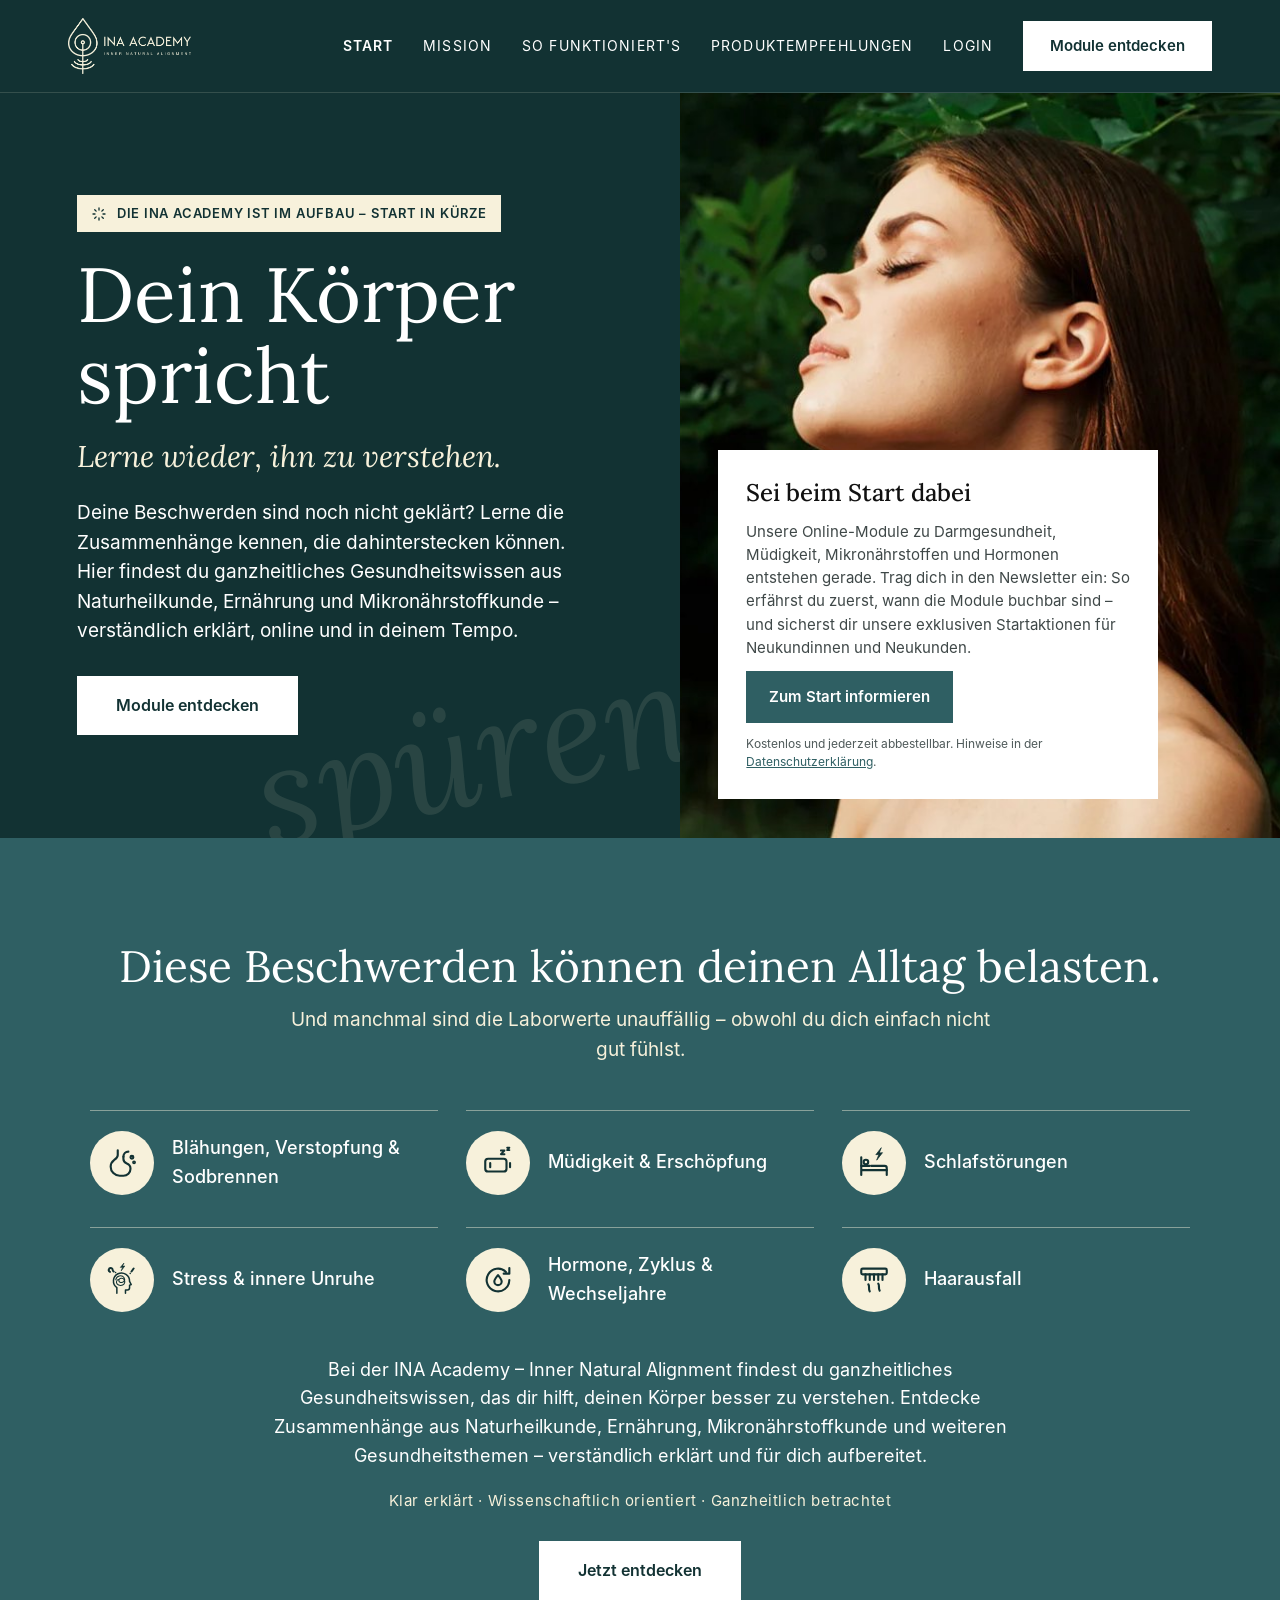
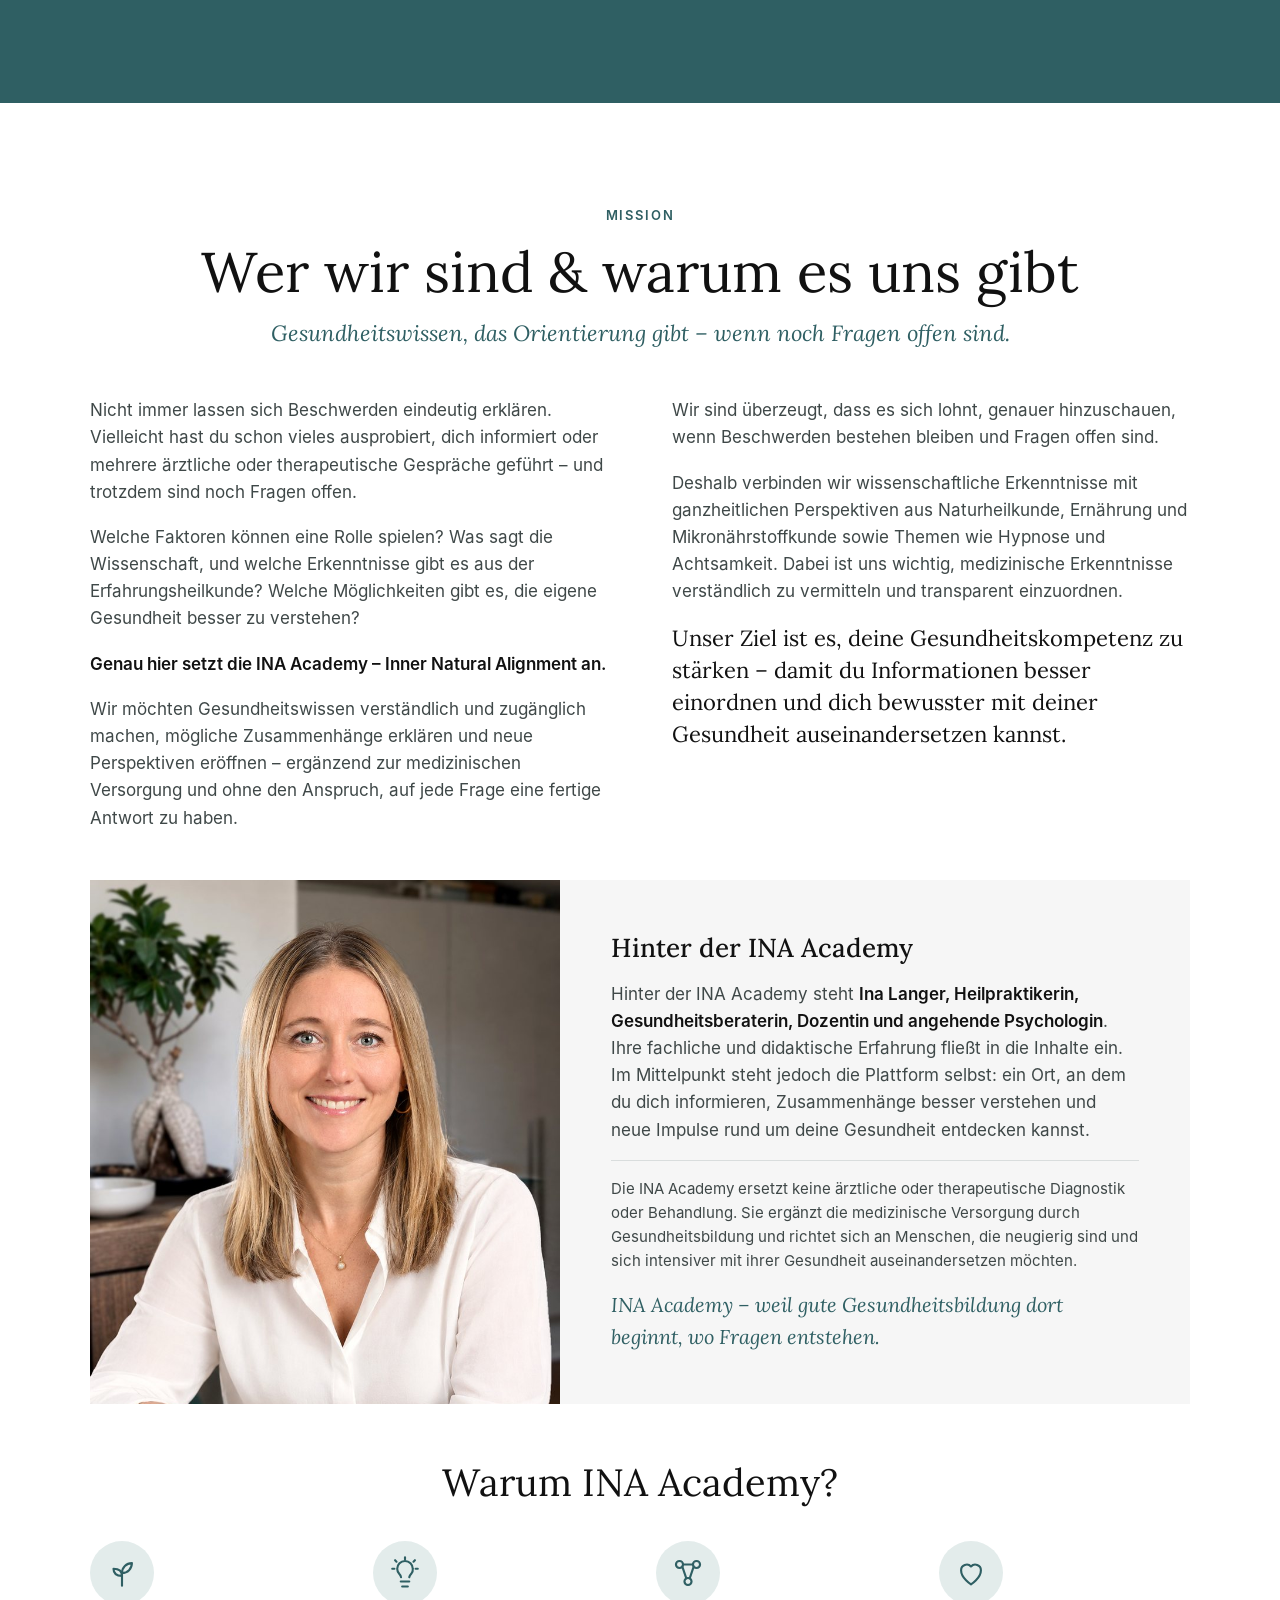
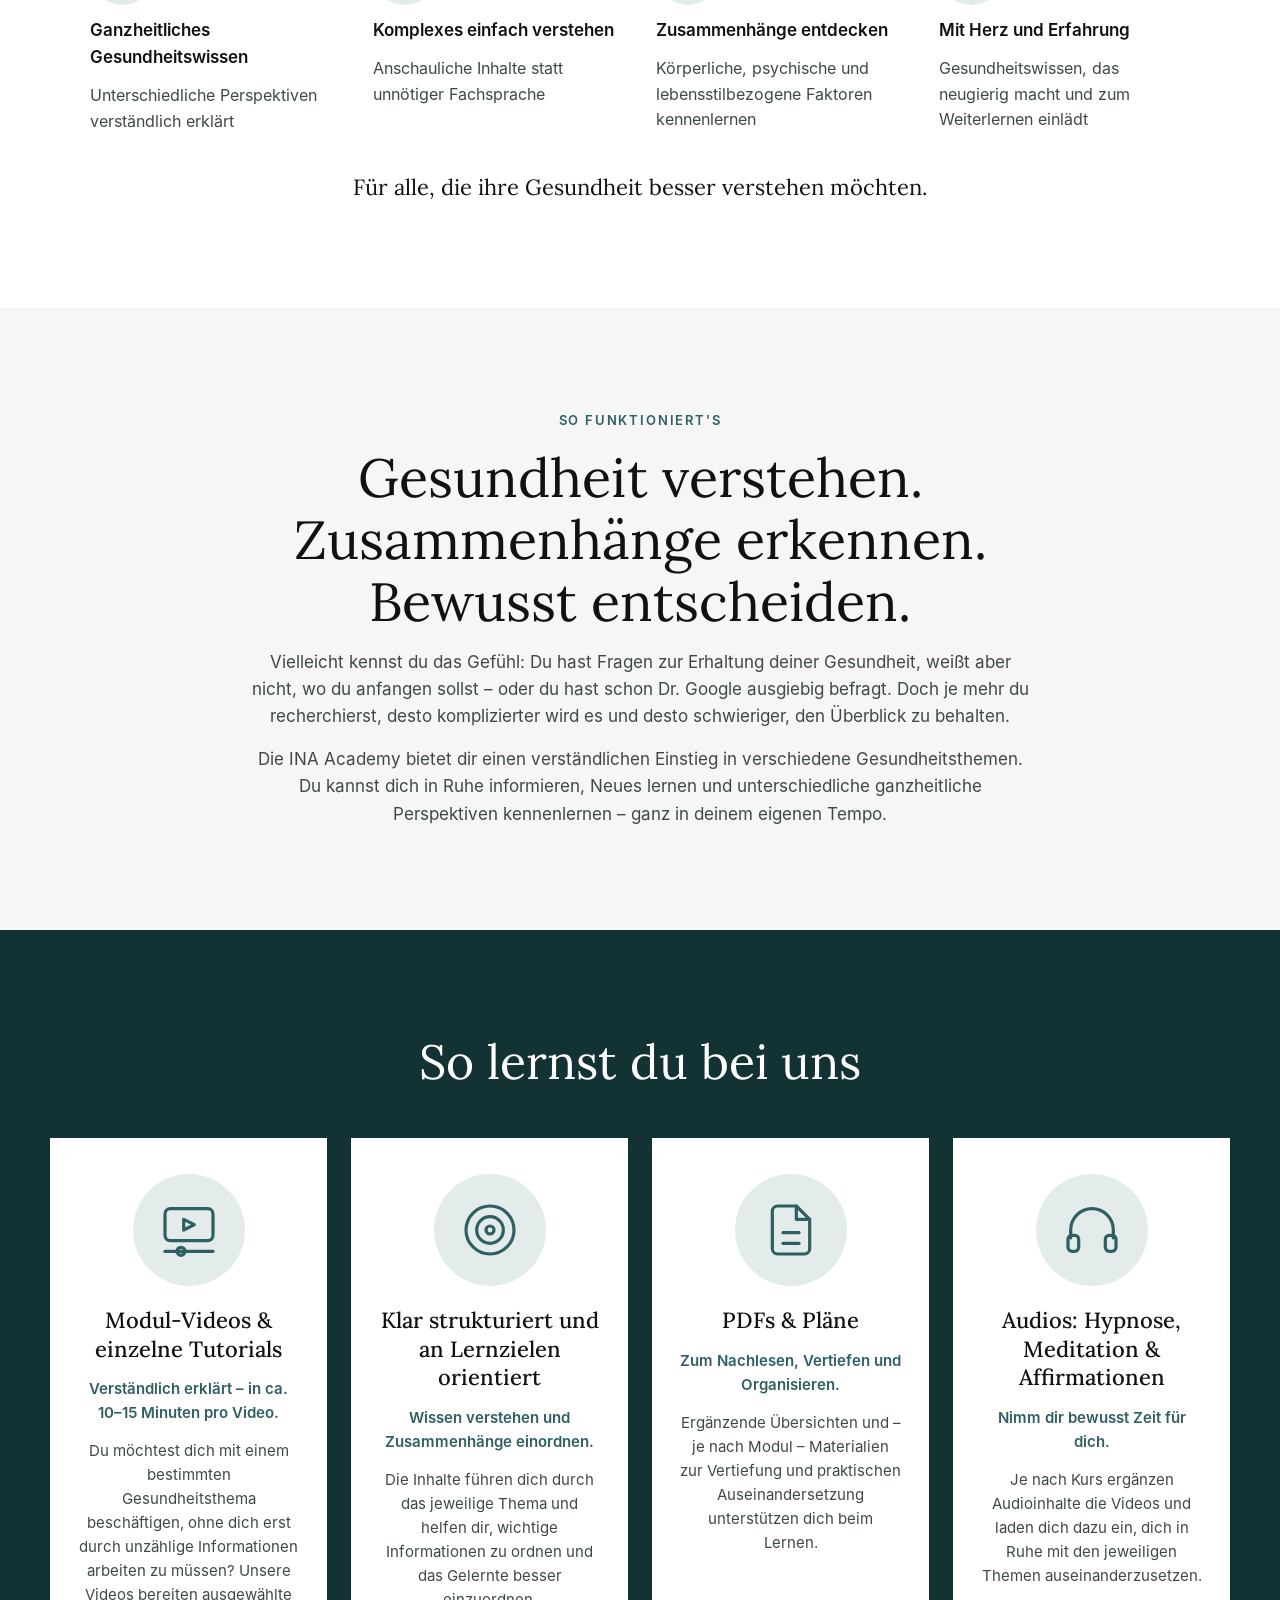
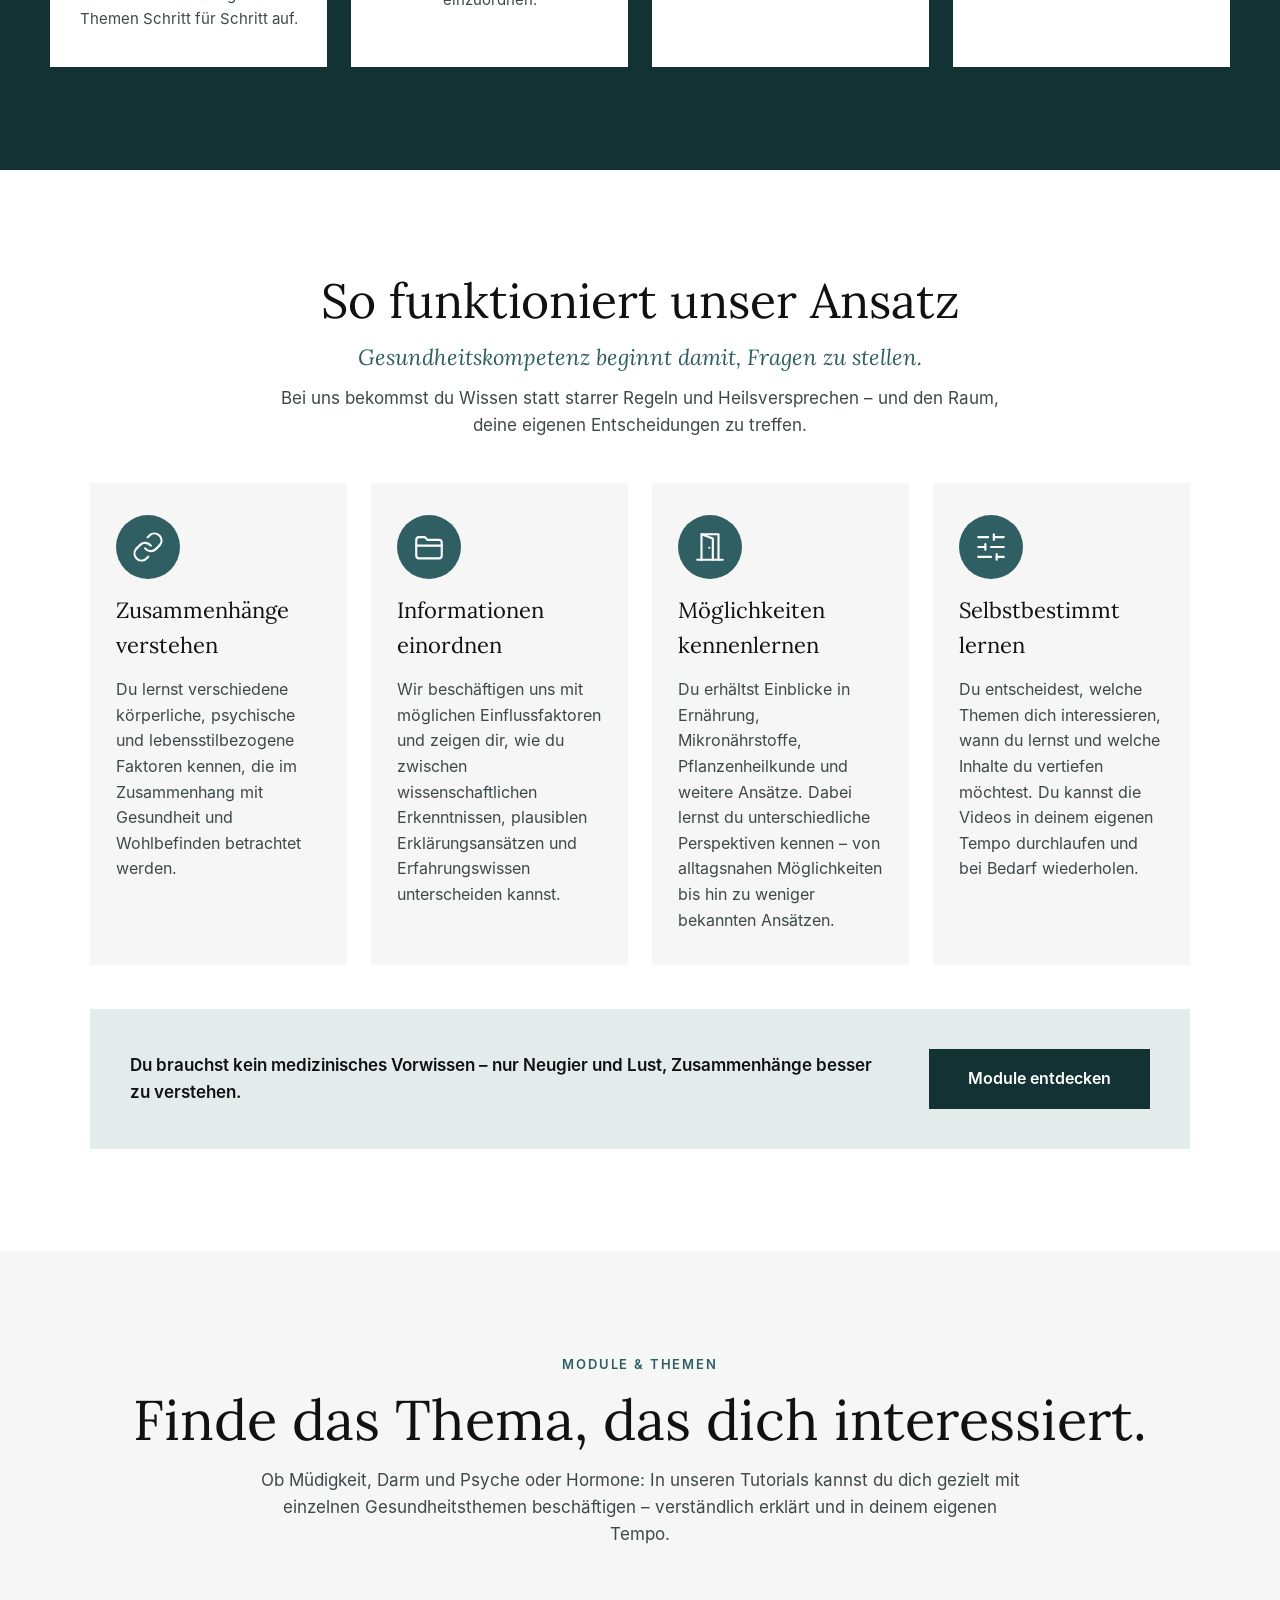
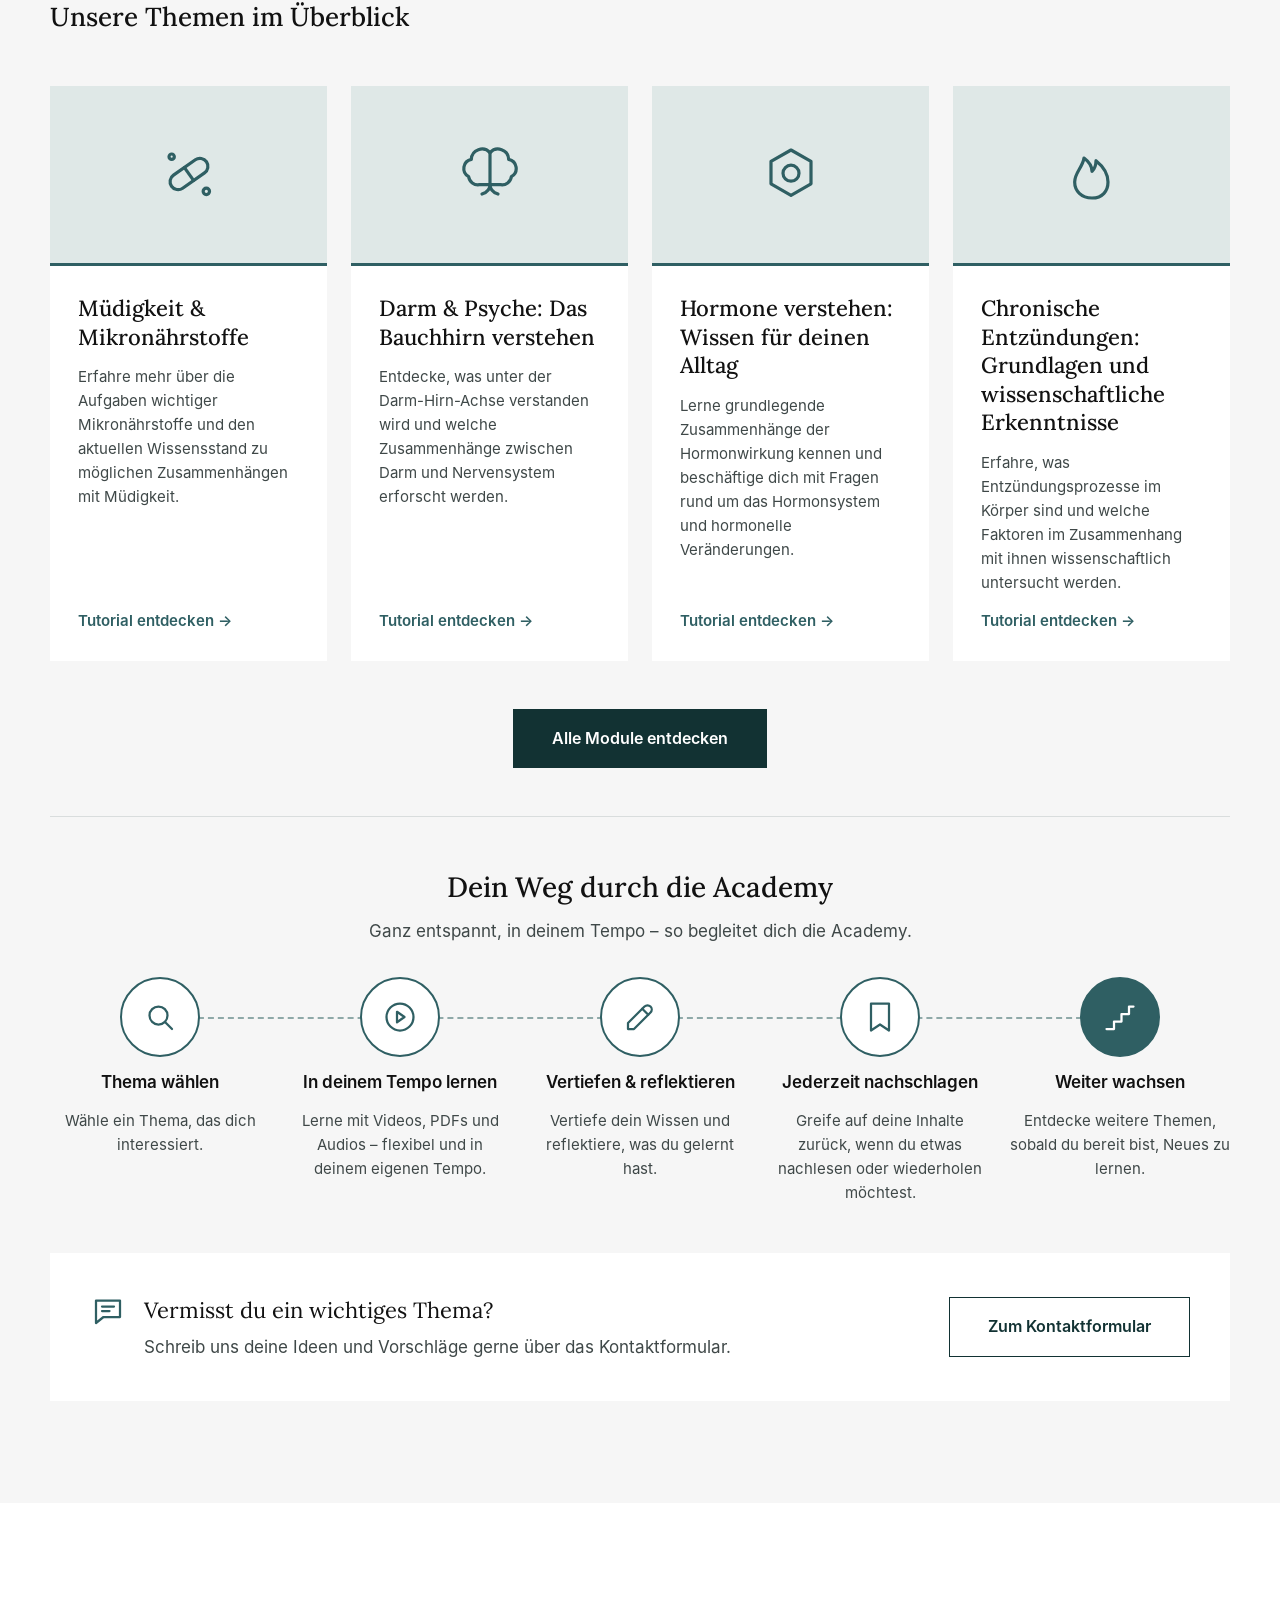
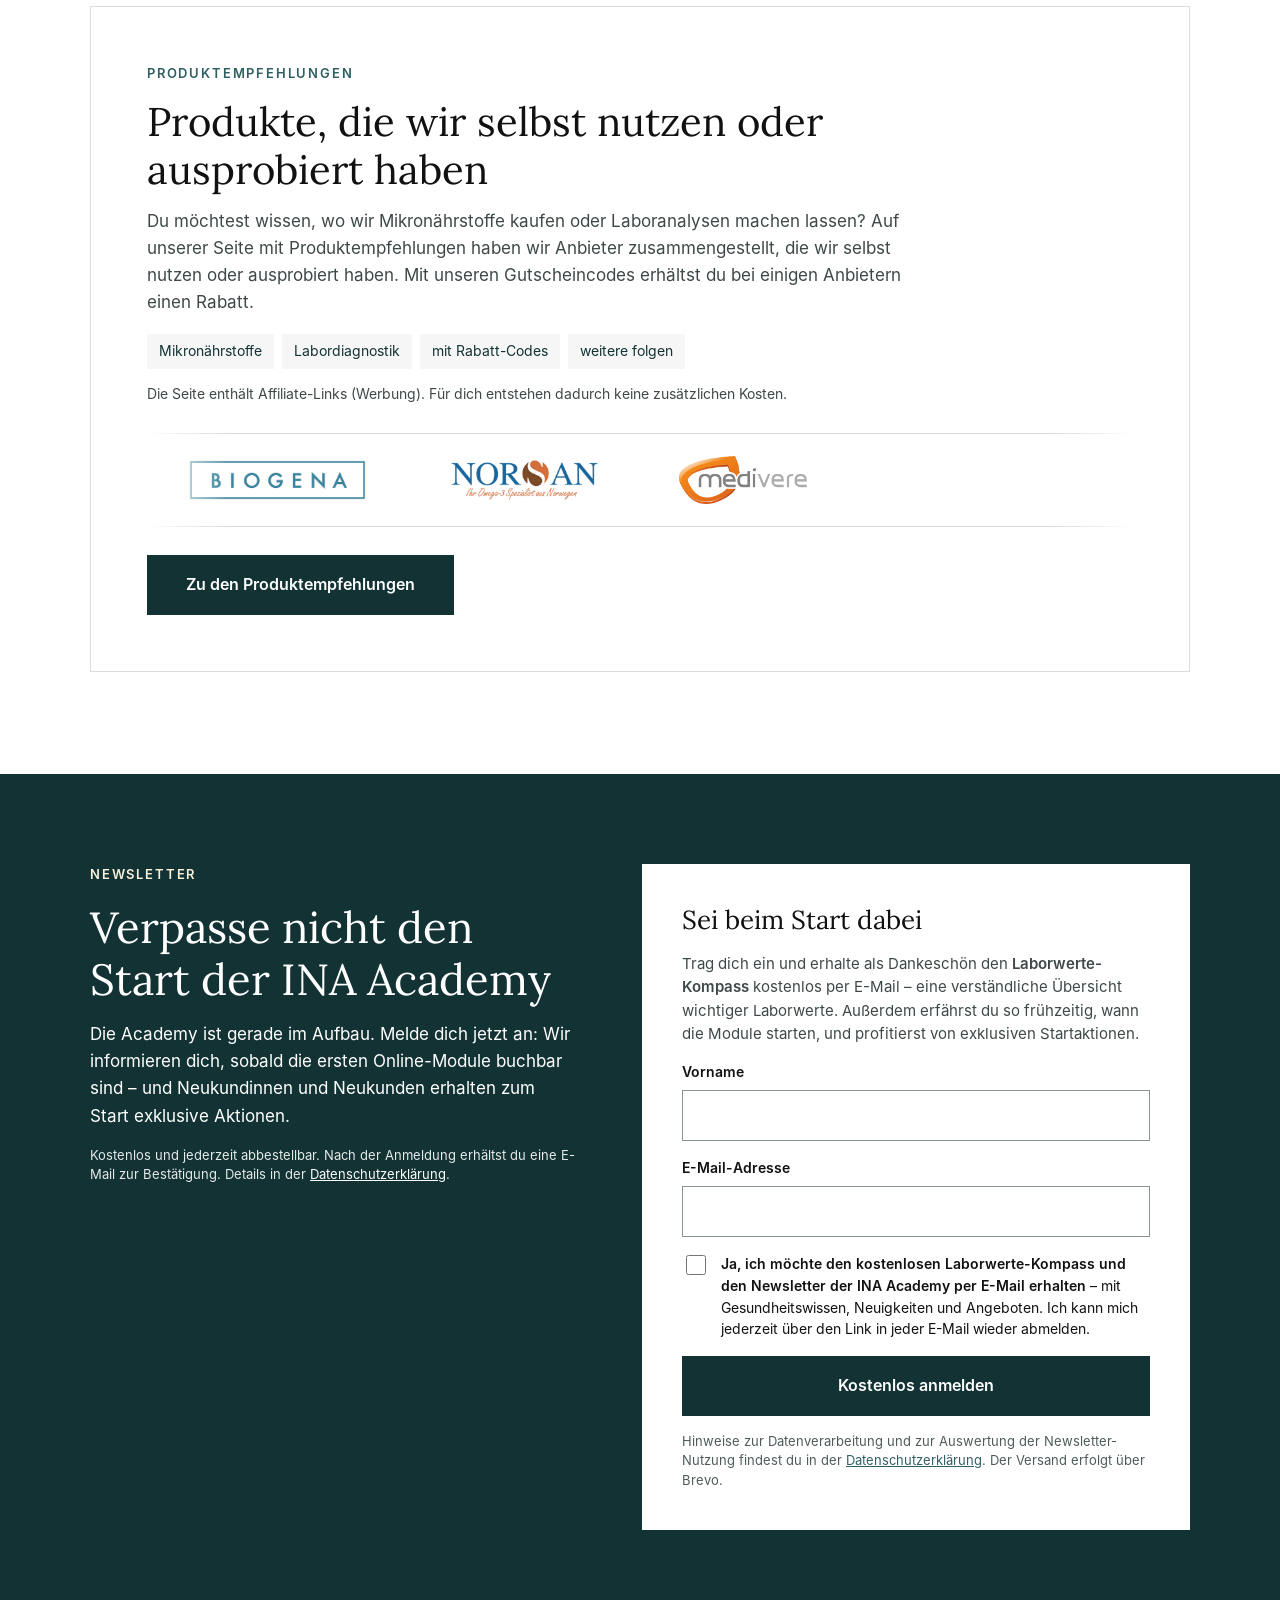
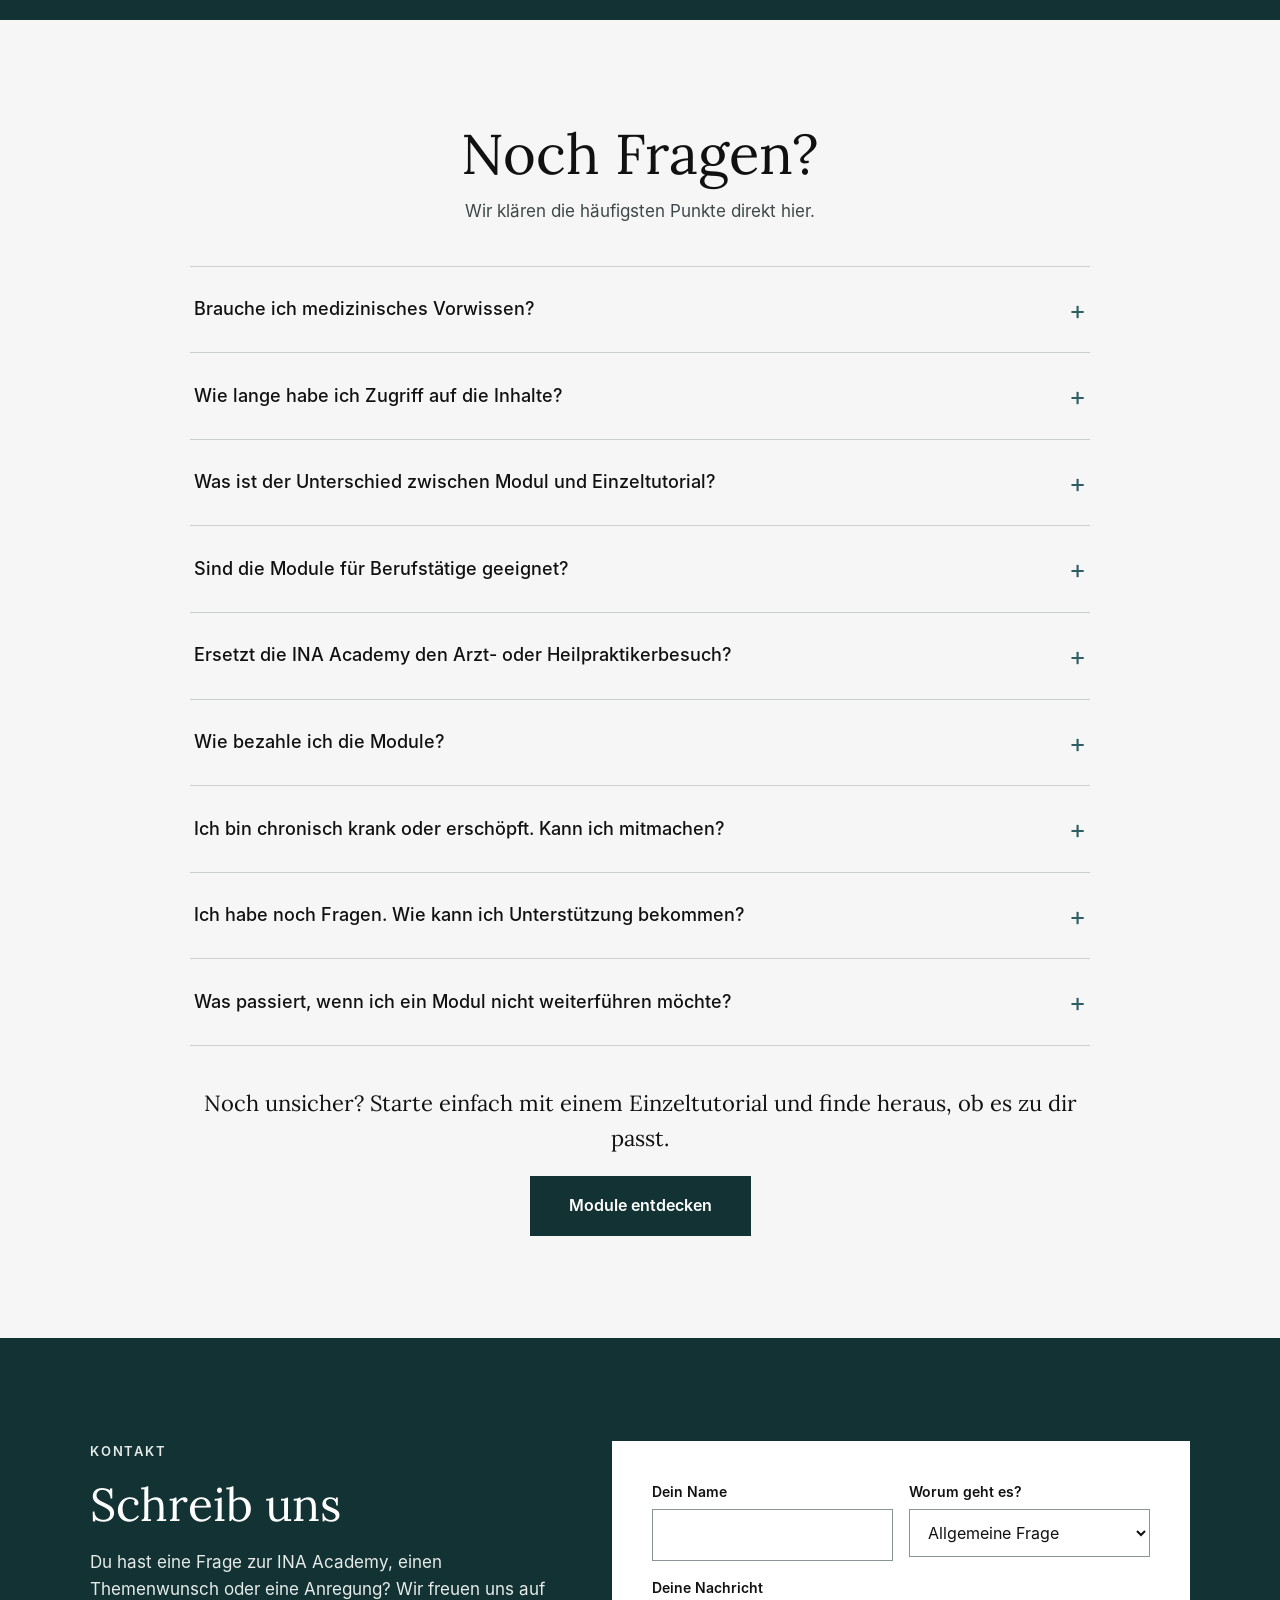
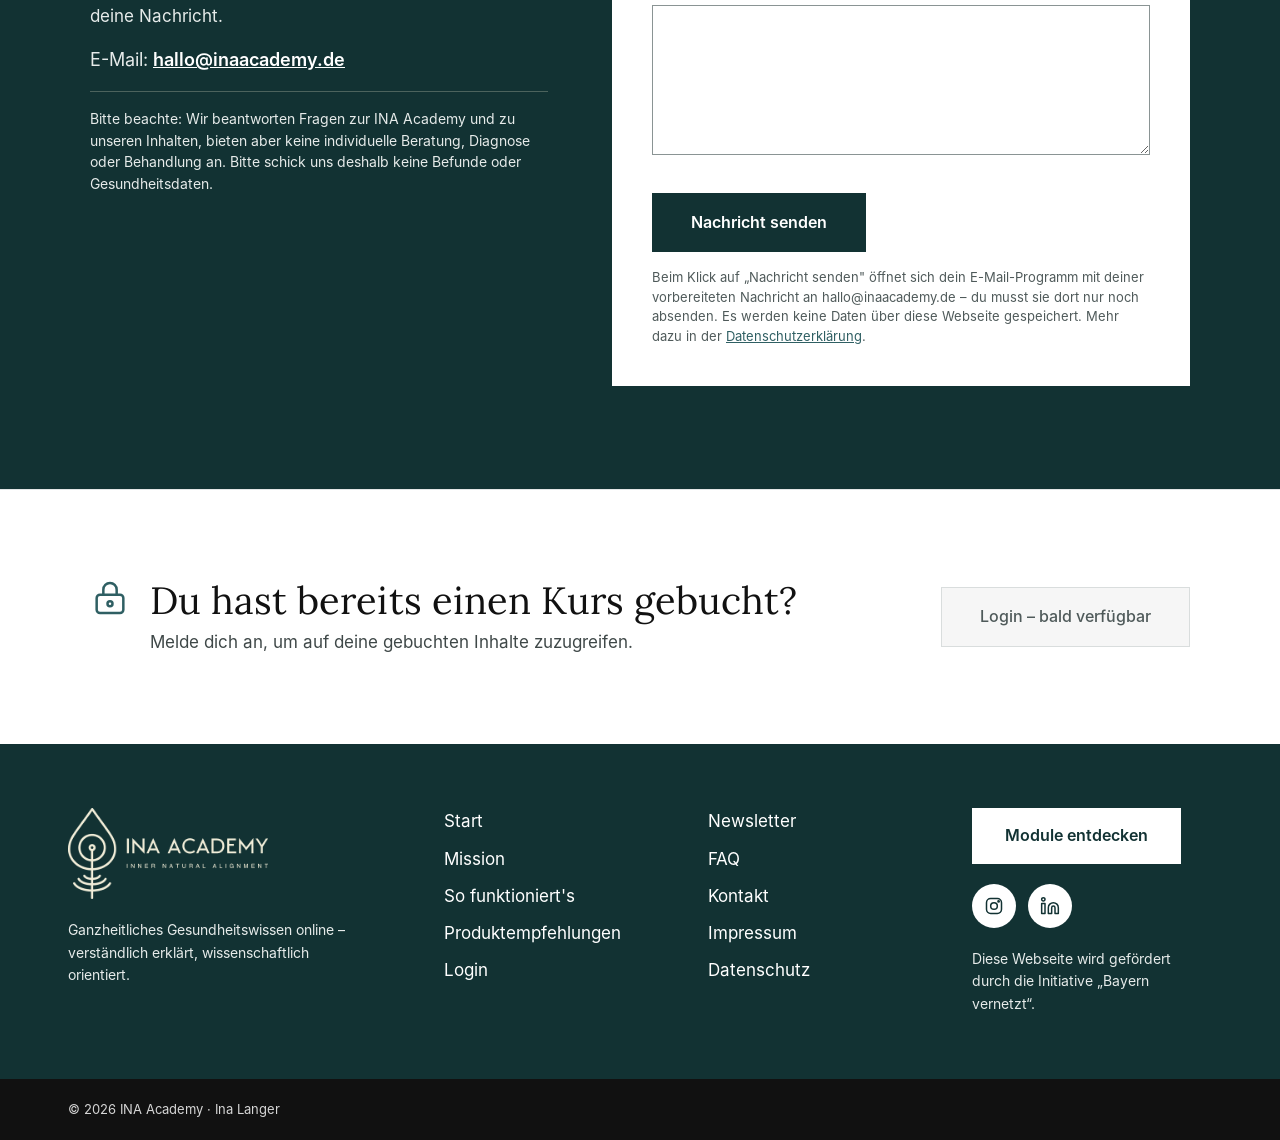
==== commit 15fa201c: "Blitze in den Icons Schlaf und Stress: Mitte dicker, Spitzen spitz Co-Authored-By: Claude Opus 5.5 <" ====
--- a/index.html
+++ b/index.html
@@ -481,11 +481,11 @@
             <p>Müdigkeit &amp; Erschöpfung</p>
           </div>
           <div class="complaint">
-            <span class="c-icon" aria-hidden="true"><svg width="34" height="34" viewBox="0 0 24 24" fill="none" stroke="#123233" stroke-width="1.5" stroke-linecap="round" stroke-linejoin="round"><path d="M3 8v12.5M3 17h18v3.5"/><path d="M3 14h6"/><path d="M10 14h9.5a1.5 1.5 0 0 1 1.5 1.5V17"/><circle cx="6.3" cy="11.3" r="1.6"/><path d="M15.6 1.8l-2.4 3.7h3.2l-2.4 3.7"/></svg></span>
+            <span class="c-icon" aria-hidden="true"><svg width="34" height="34" viewBox="0 0 24 24" fill="none" stroke="#123233" stroke-width="1.5" stroke-linecap="round" stroke-linejoin="round"><path d="M3 8v12.5M3 17h18v3.5"/><path d="M3 14h6"/><path d="M10 14h9.5a1.5 1.5 0 0 1 1.5 1.5V17"/><circle cx="6.3" cy="11.3" r="1.6"/><path fill="#123233" stroke-width=".5" d="M17 1.4 13.3 6.1 15.4 6 13.9 10 18 4.7 15.9 4.9Z"/></svg></span>
             <p>Schlafstörungen</p>
           </div>
           <div class="complaint">
-            <span class="c-icon" aria-hidden="true"><svg width="34" height="34" viewBox="0 0 24 24" fill="none" stroke="#123233" stroke-width="1.5" stroke-linecap="round" stroke-linejoin="round"><g transform="translate(2.6 4.6) scale(0.78)"><path vector-effect="non-scaling-stroke" d="M15.2 21.5v-3h1.8a1.9 1.9 0 0 0 1.9-1.9v-2.3l1.5-.6-1.5-2.9A7.3 7.3 0 1 0 7.4 16.4v5.1"/><g transform="translate(10.6 9.2) scale(1.3) translate(-10.6 -9.2)"><path vector-effect="non-scaling-stroke" stroke-width="1.05" d="M7.4 9.2c.3-2.8 4.3-3.6 5.8-1.4 1.1 1.7-.6 3.8-2.6 3.3-1.6-.4-1.4-2.6.4-2.9 2.2-.3 3.4 2.2 2.2 3.9-1.1 1.4-3.6 1.5-4.8.2-1.2-1.3-.3-3.2 1.1-3.2"/></g></g><g transform="translate(5.6 5.8) rotate(-65)"><path stroke-width="1.4" d="M-1.3-1.7a1.4 1.4 0 1 1 2 1.2c-.5.3-.7.6-.7 1.1"/><circle cx="0" cy="2.1" r=".55" fill="#123233" stroke="none"/></g><g transform="translate(12.3 2.7)"><path stroke-width="1.4" d="M.7-2.4l-1.5 2.4h1.9l-1.5 2.4"/></g><g transform="translate(19 5.6) rotate(35)"><path stroke-width="1.4" d="M0-2.1v2.6"/><circle cx="0" cy="2.1" r=".55" fill="#123233" stroke="none"/></g></svg></span>
+            <span class="c-icon" aria-hidden="true"><svg width="34" height="34" viewBox="0 0 24 24" fill="none" stroke="#123233" stroke-width="1.5" stroke-linecap="round" stroke-linejoin="round"><g transform="translate(2.6 4.6) scale(0.78)"><path vector-effect="non-scaling-stroke" d="M15.2 21.5v-3h1.8a1.9 1.9 0 0 0 1.9-1.9v-2.3l1.5-.6-1.5-2.9A7.3 7.3 0 1 0 7.4 16.4v5.1"/><g transform="translate(10.6 9.2) scale(1.3) translate(-10.6 -9.2)"><path vector-effect="non-scaling-stroke" stroke-width="1.05" d="M7.4 9.2c.3-2.8 4.3-3.6 5.8-1.4 1.1 1.7-.6 3.8-2.6 3.3-1.6-.4-1.4-2.6.4-2.9 2.2-.3 3.4 2.2 2.2 3.9-1.1 1.4-3.6 1.5-4.8.2-1.2-1.3-.3-3.2 1.1-3.2"/></g></g><g transform="translate(5.6 5.8) rotate(-65)"><path stroke-width="1.4" d="M-1.3-1.7a1.4 1.4 0 1 1 2 1.2c-.5.3-.7.6-.7 1.1"/><circle cx="0" cy="2.1" r=".55" fill="#123233" stroke="none"/></g><g transform="translate(12.3 2.7)"><path fill="#123233" stroke-width=".4" d="M1.1-2.7-1.5.4.1.3-.9 2.9 1.7-.6.2-.5Z"/></g><g transform="translate(19 5.6) rotate(35)"><path stroke-width="1.4" d="M0-2.1v2.6"/><circle cx="0" cy="2.1" r=".55" fill="#123233" stroke="none"/></g></svg></span>
             <p>Stress &amp; innere Unruhe</p>
           </div>
           <div class="complaint">
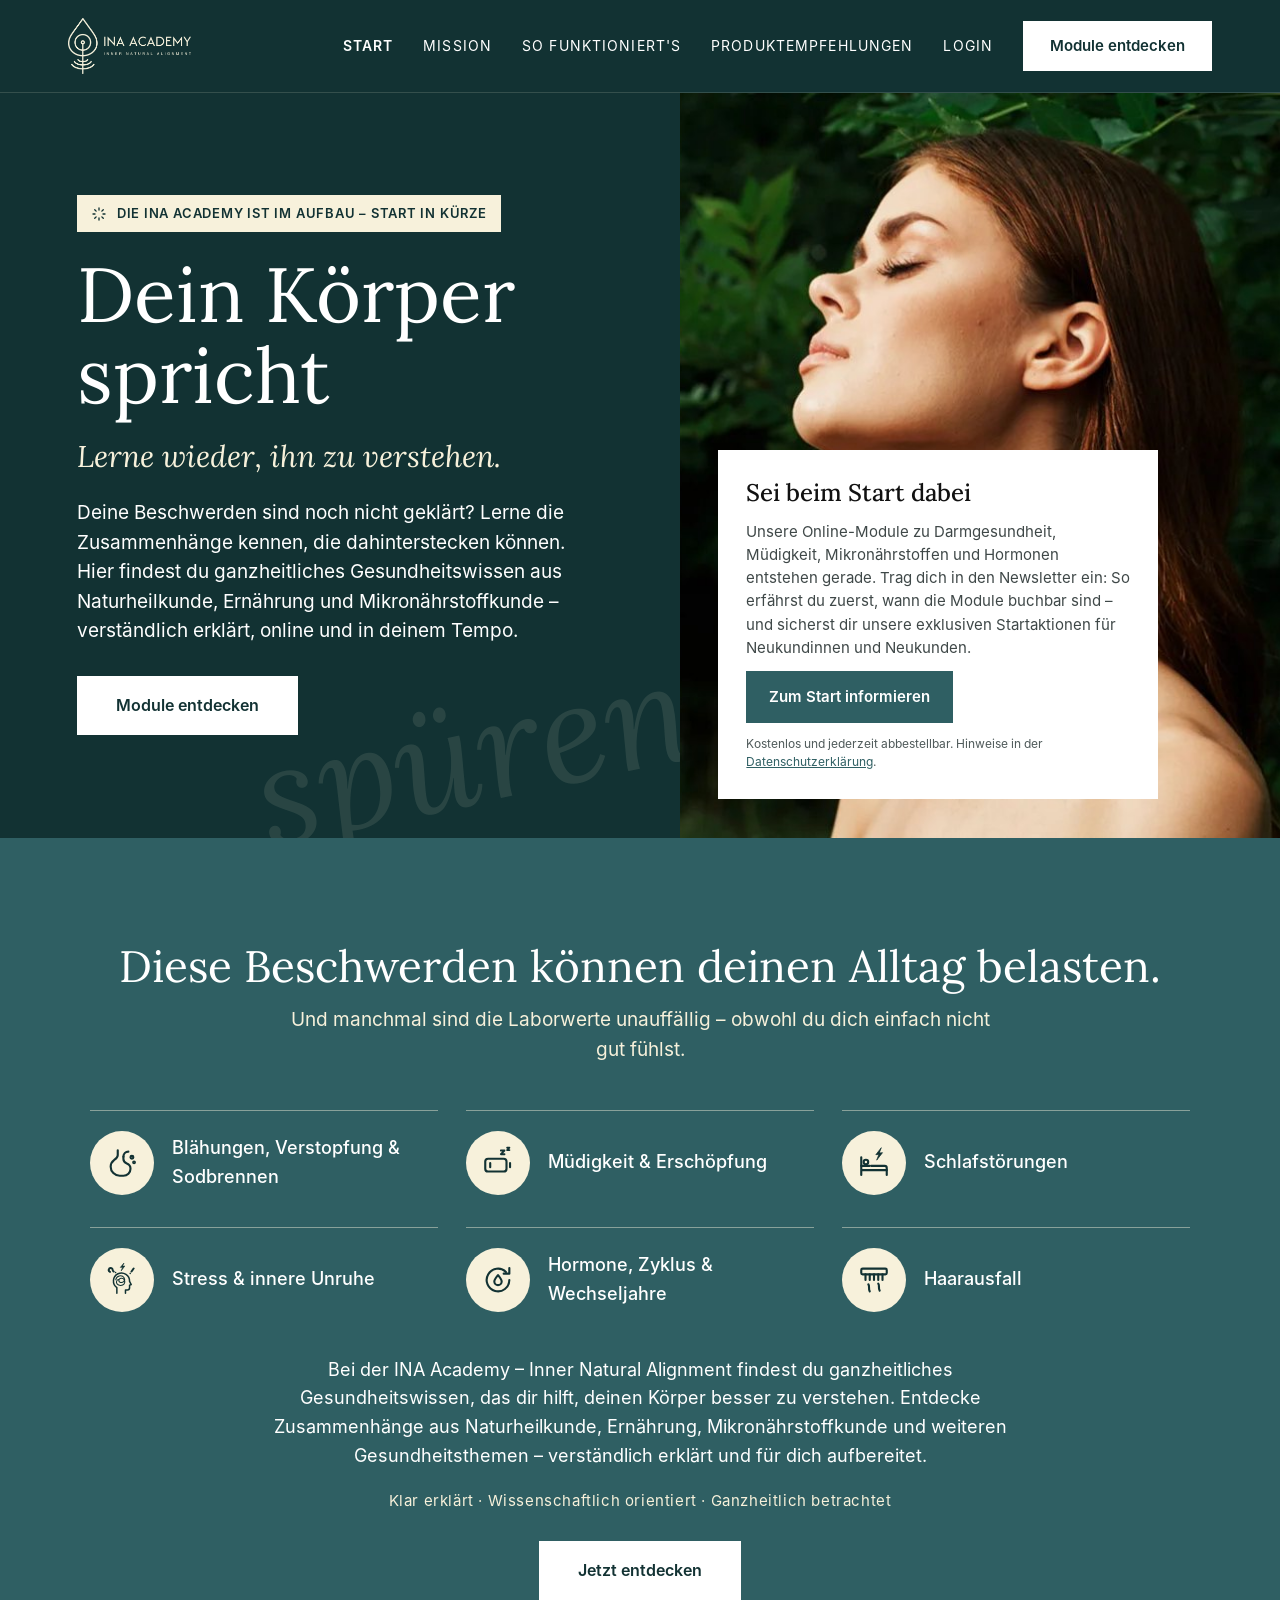
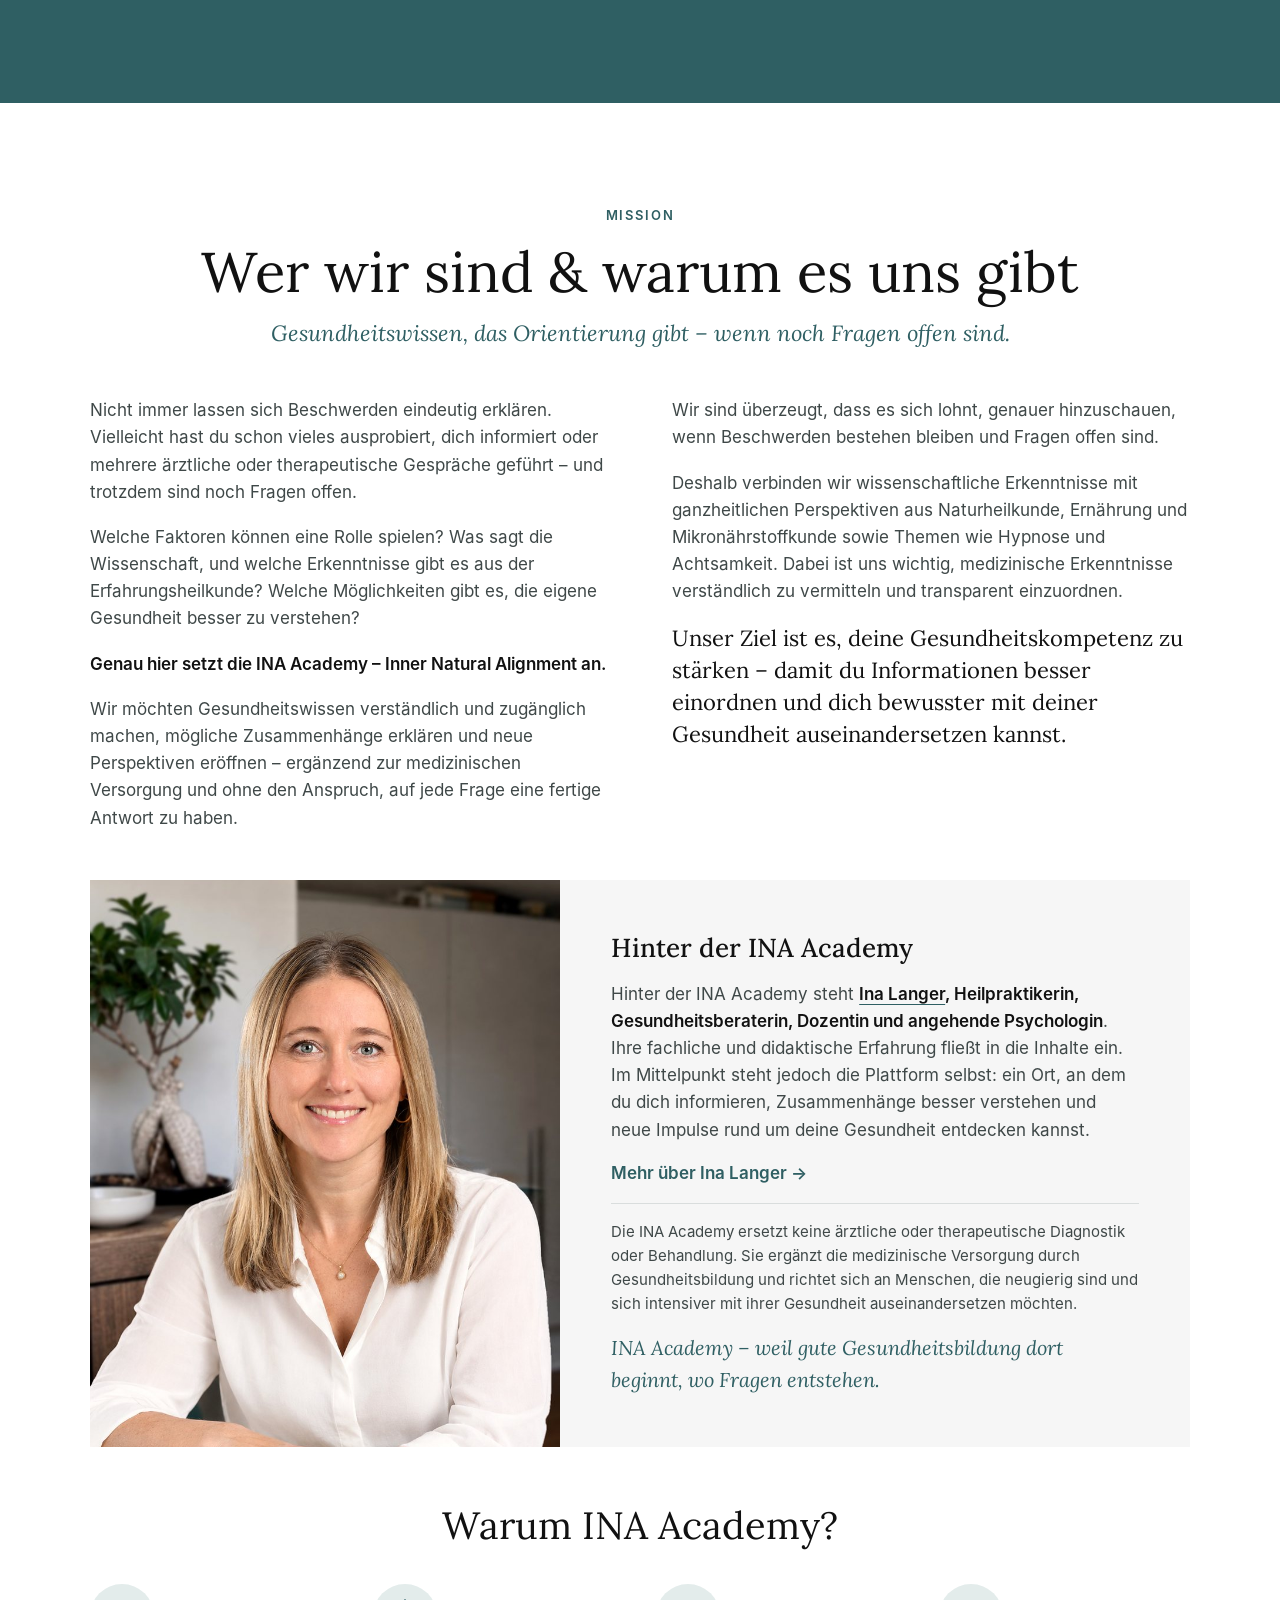
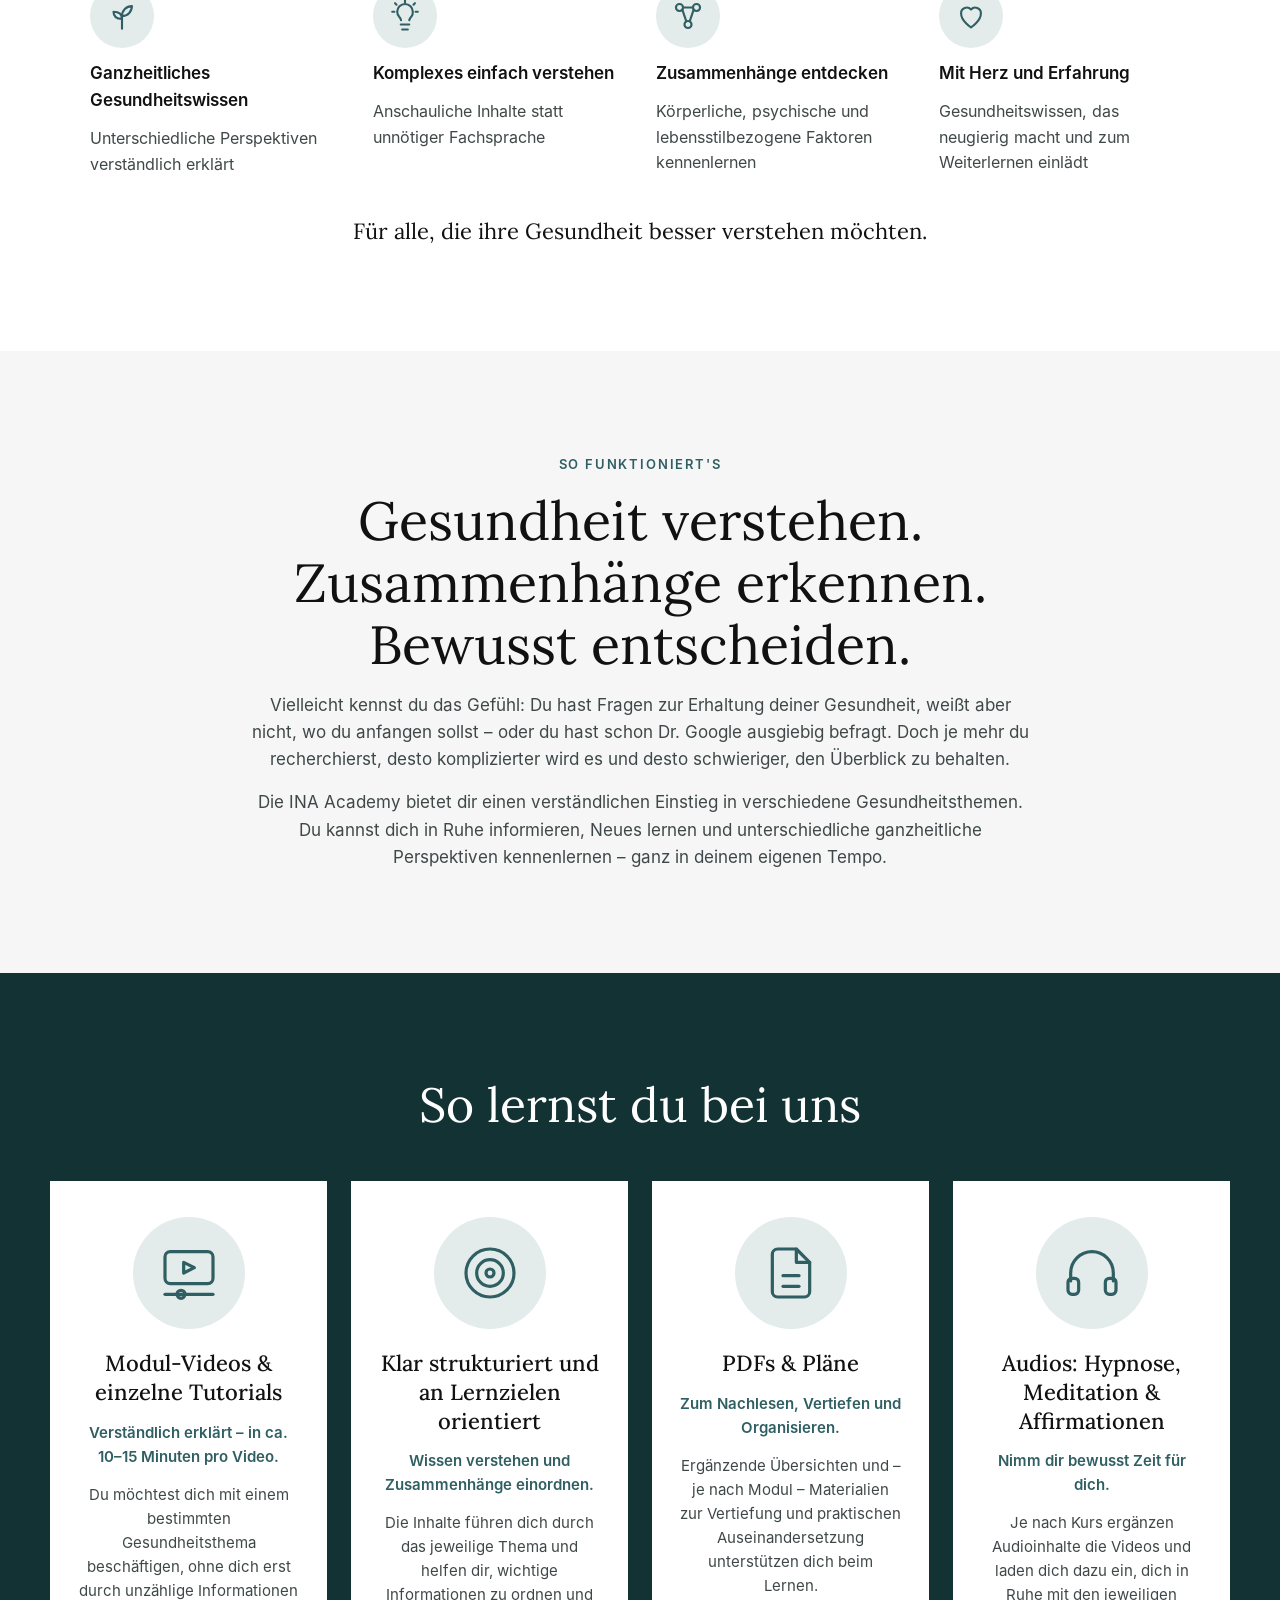
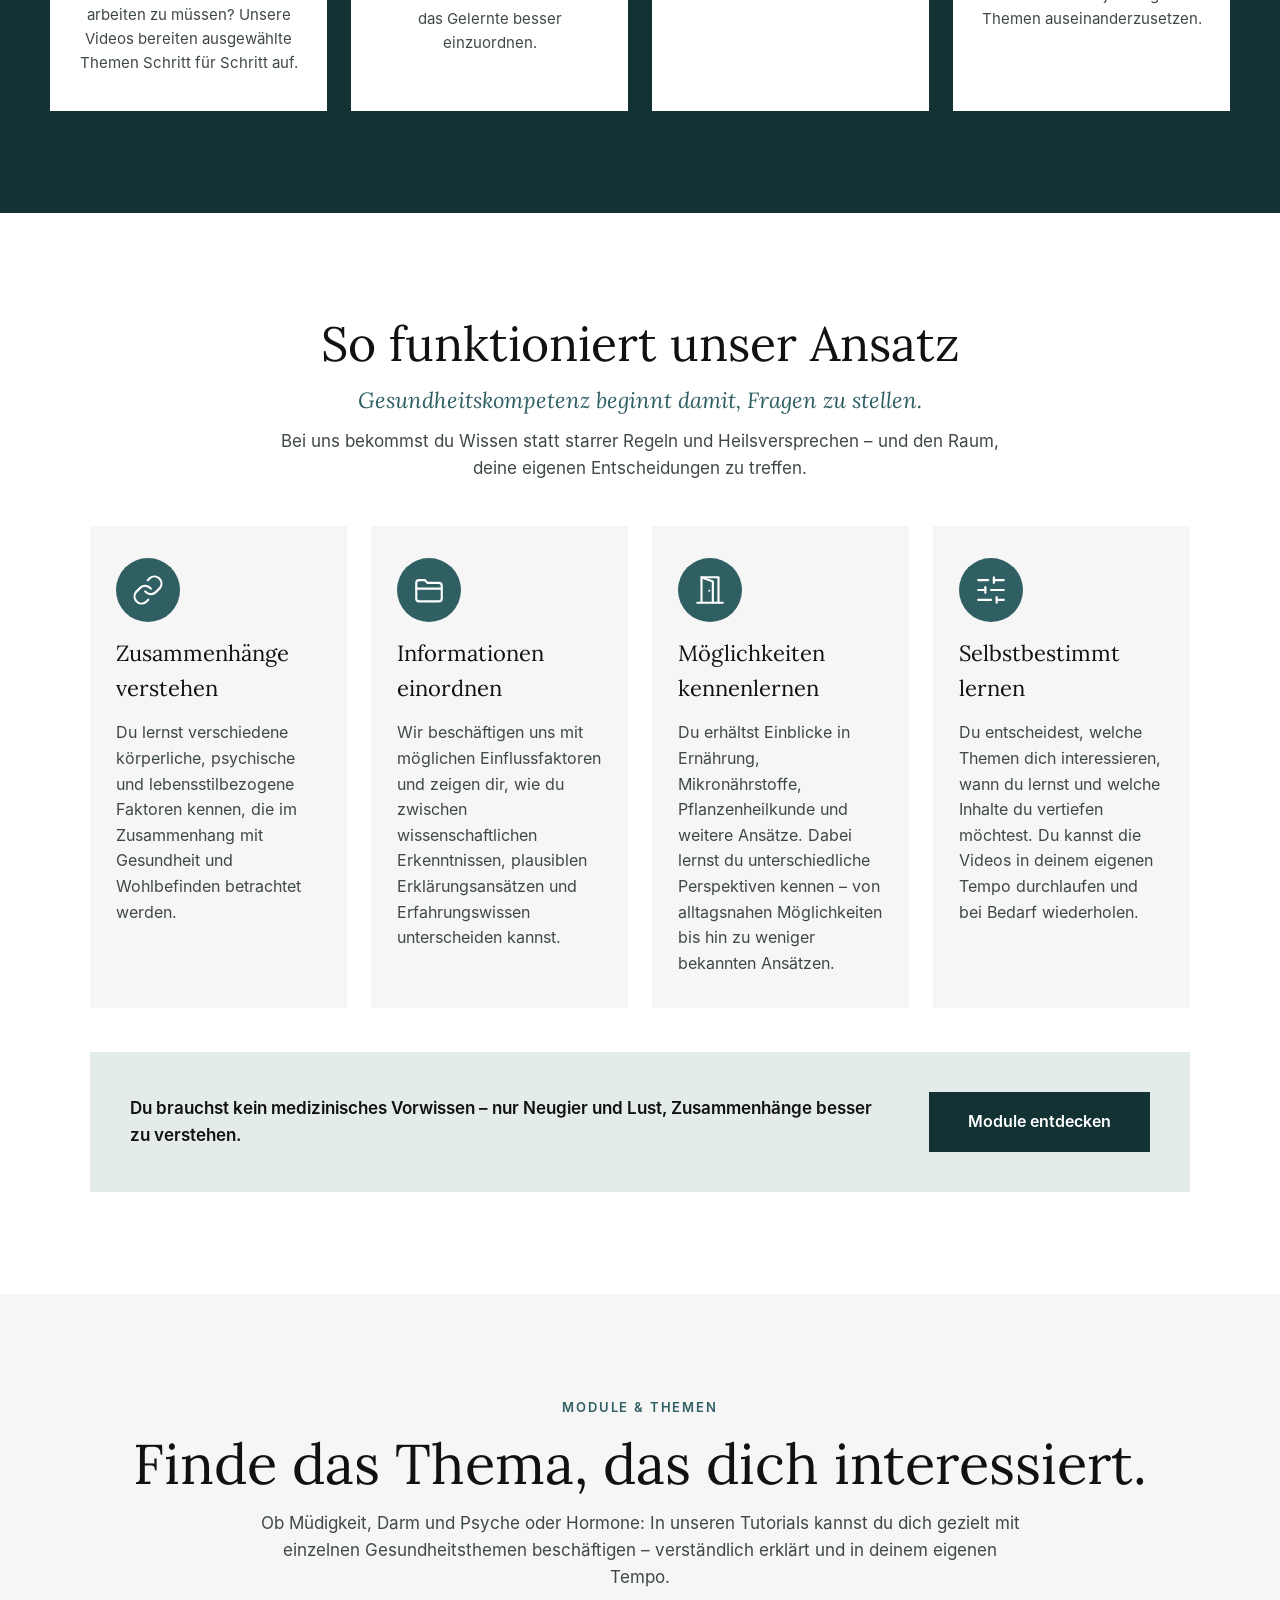
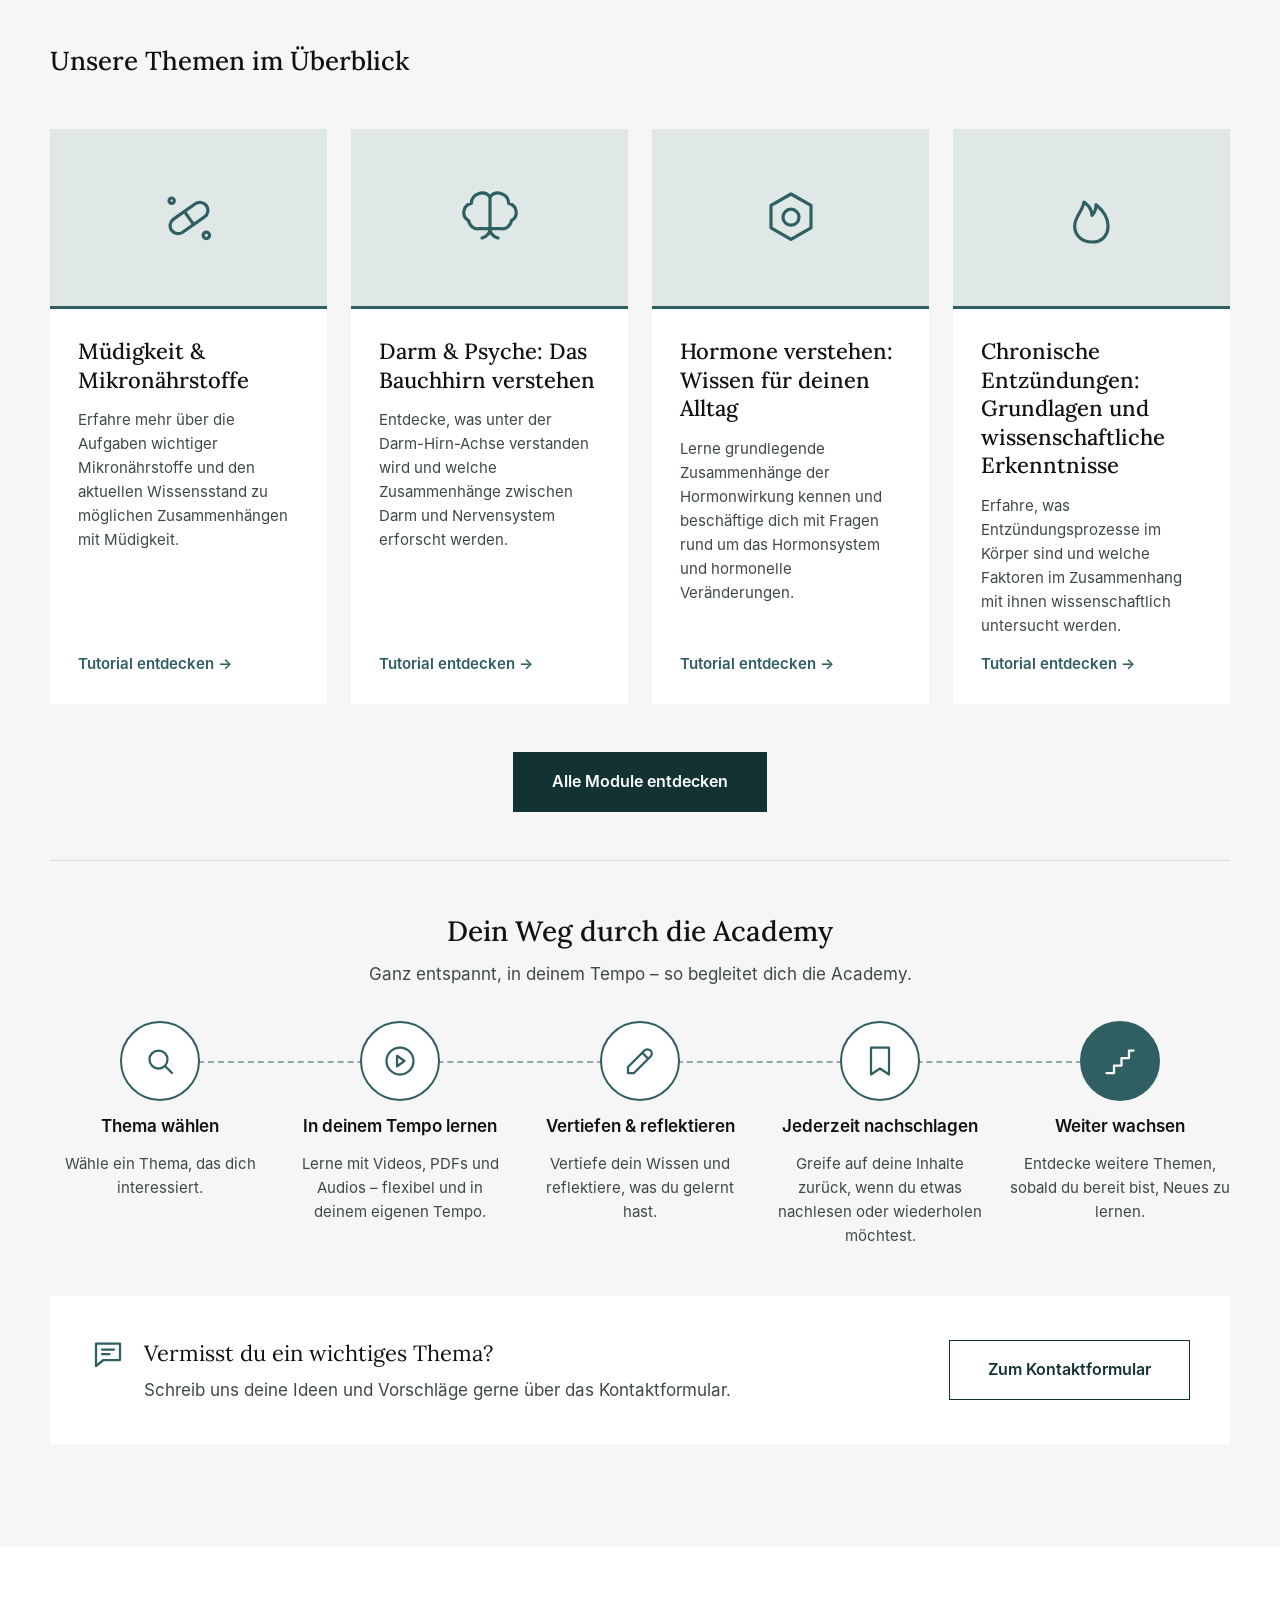
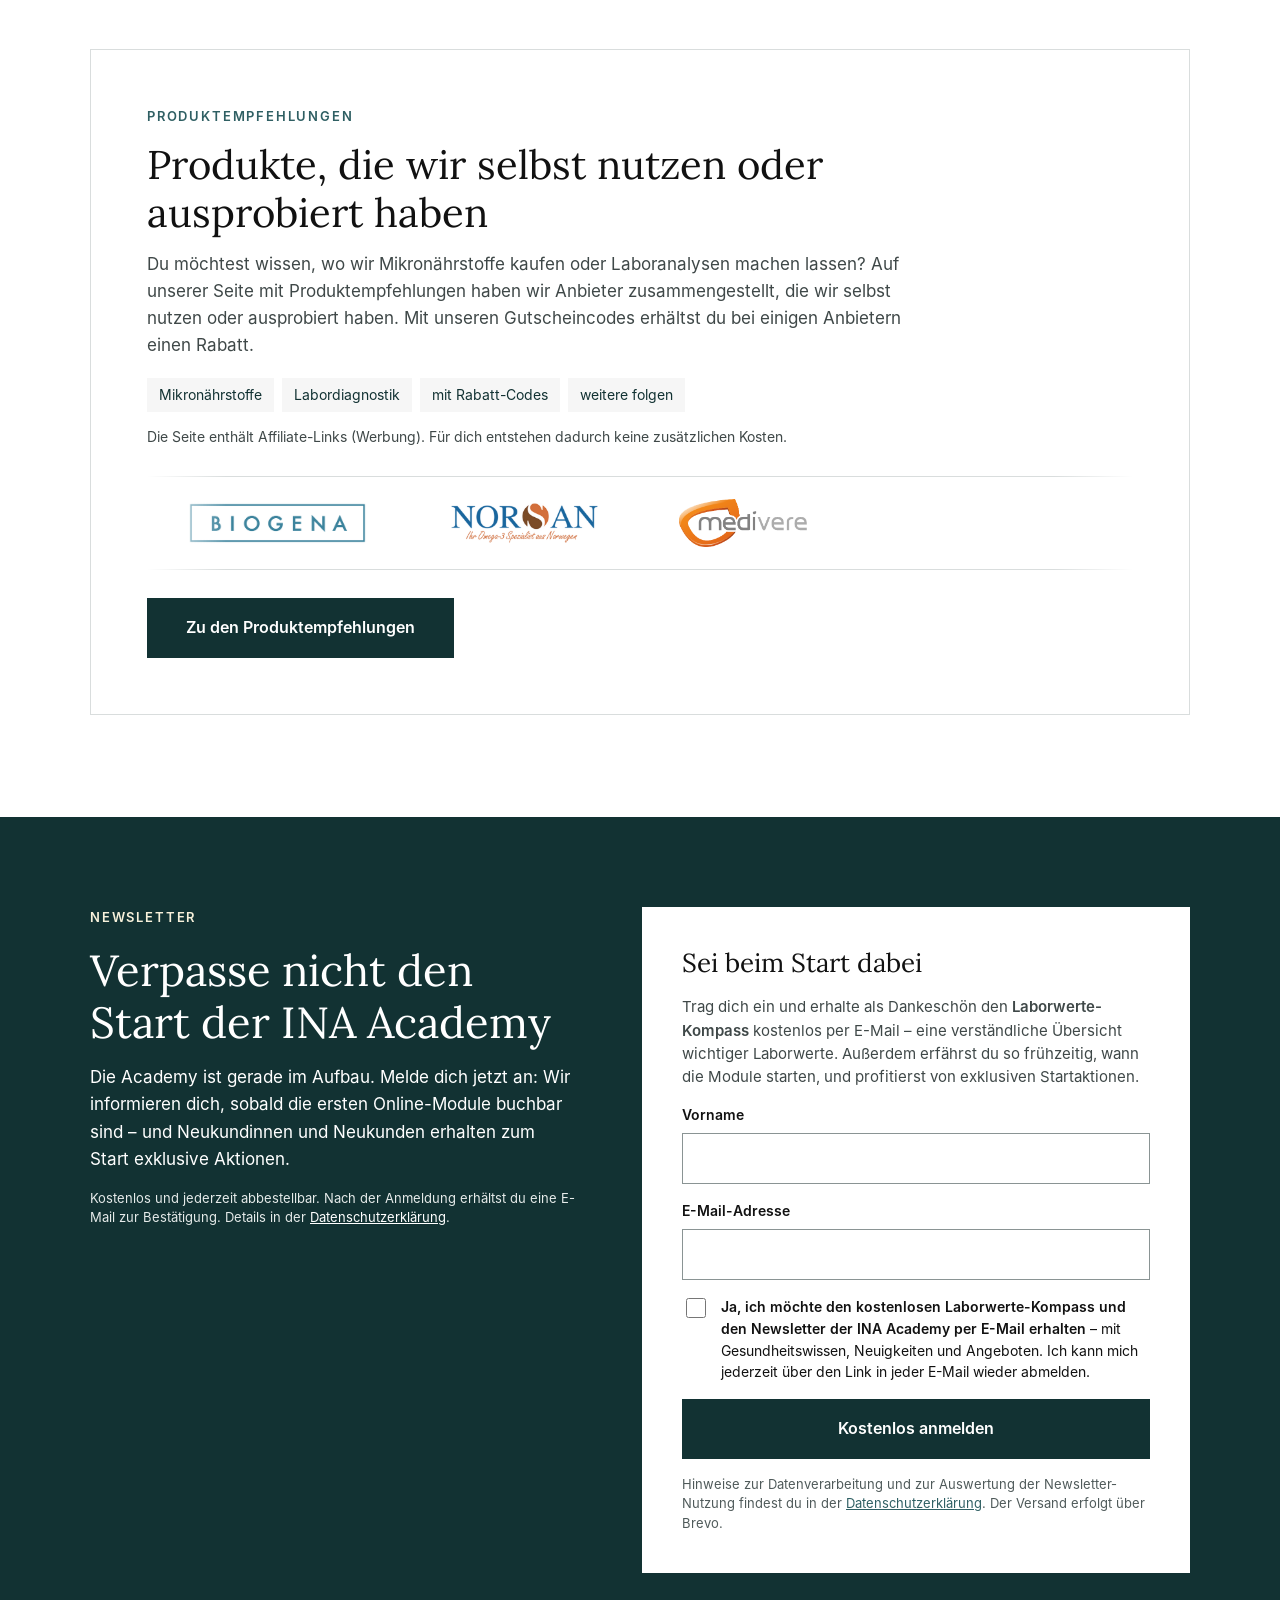
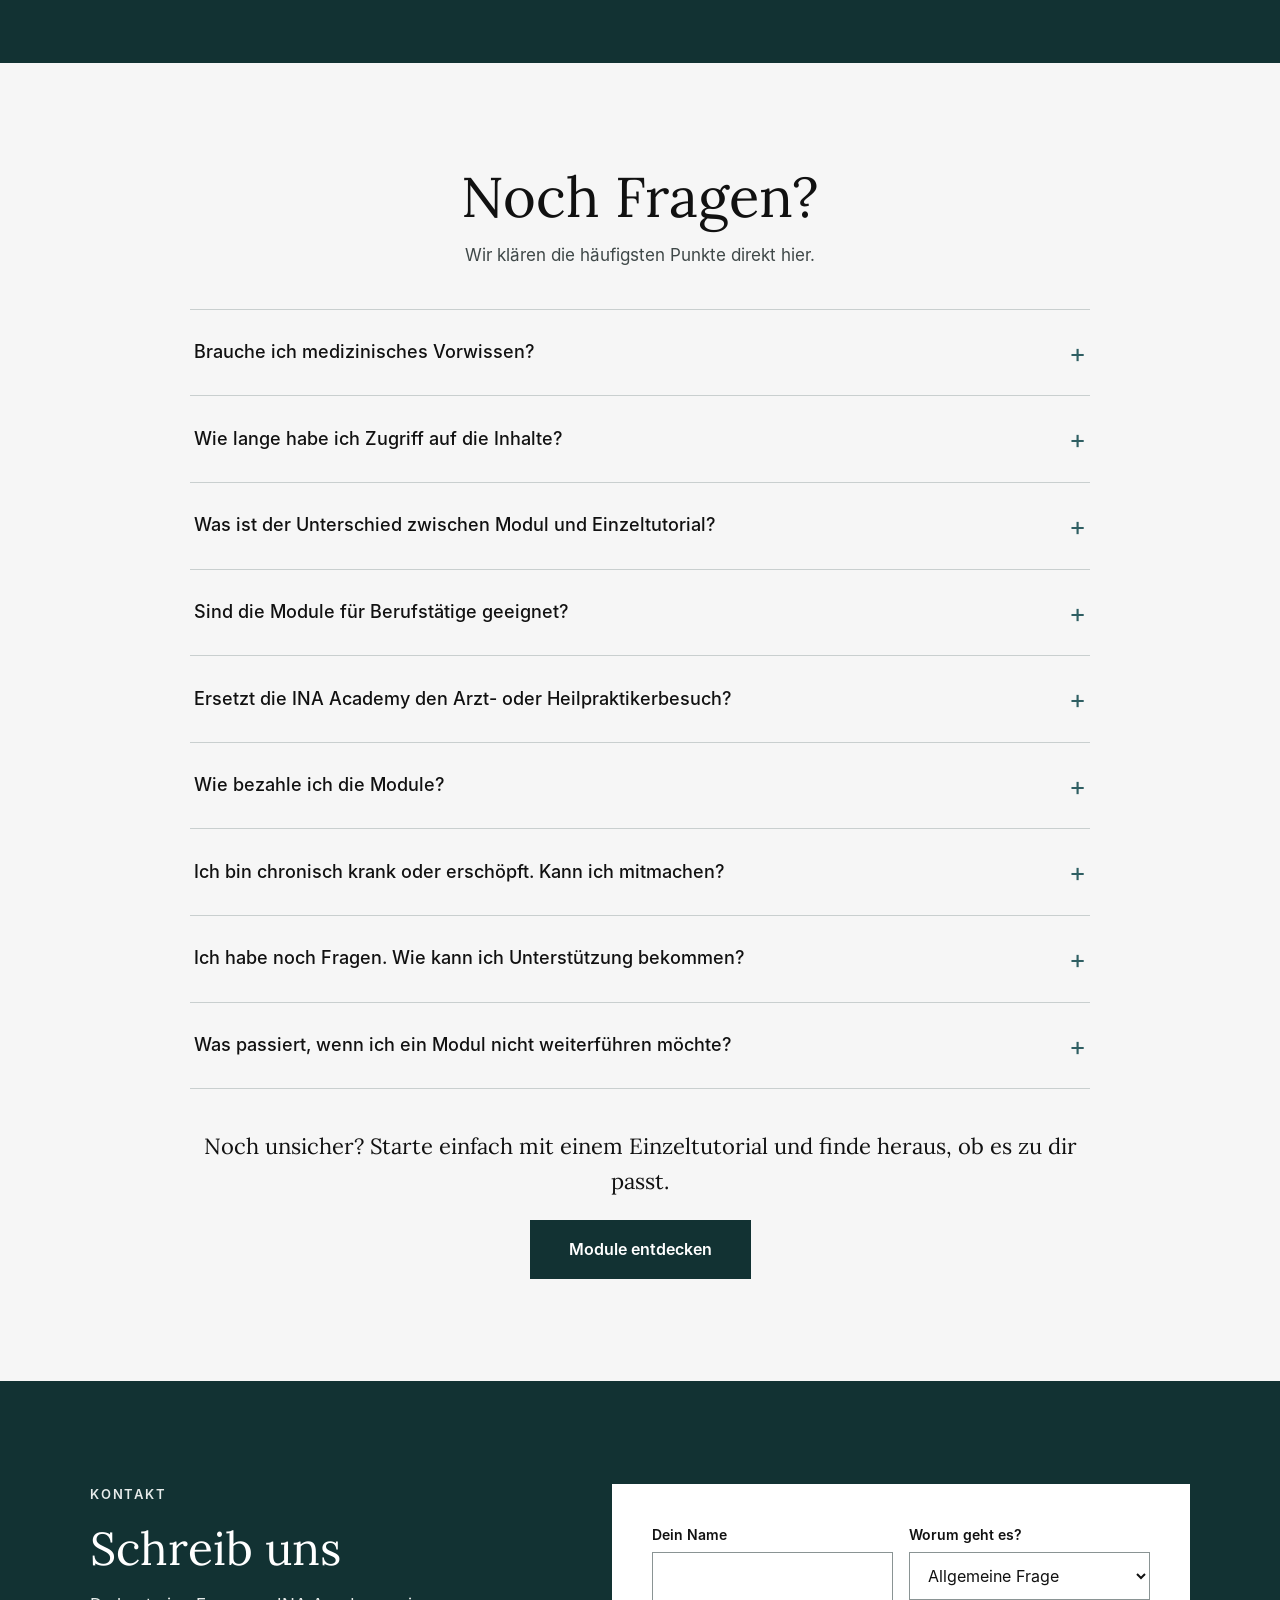
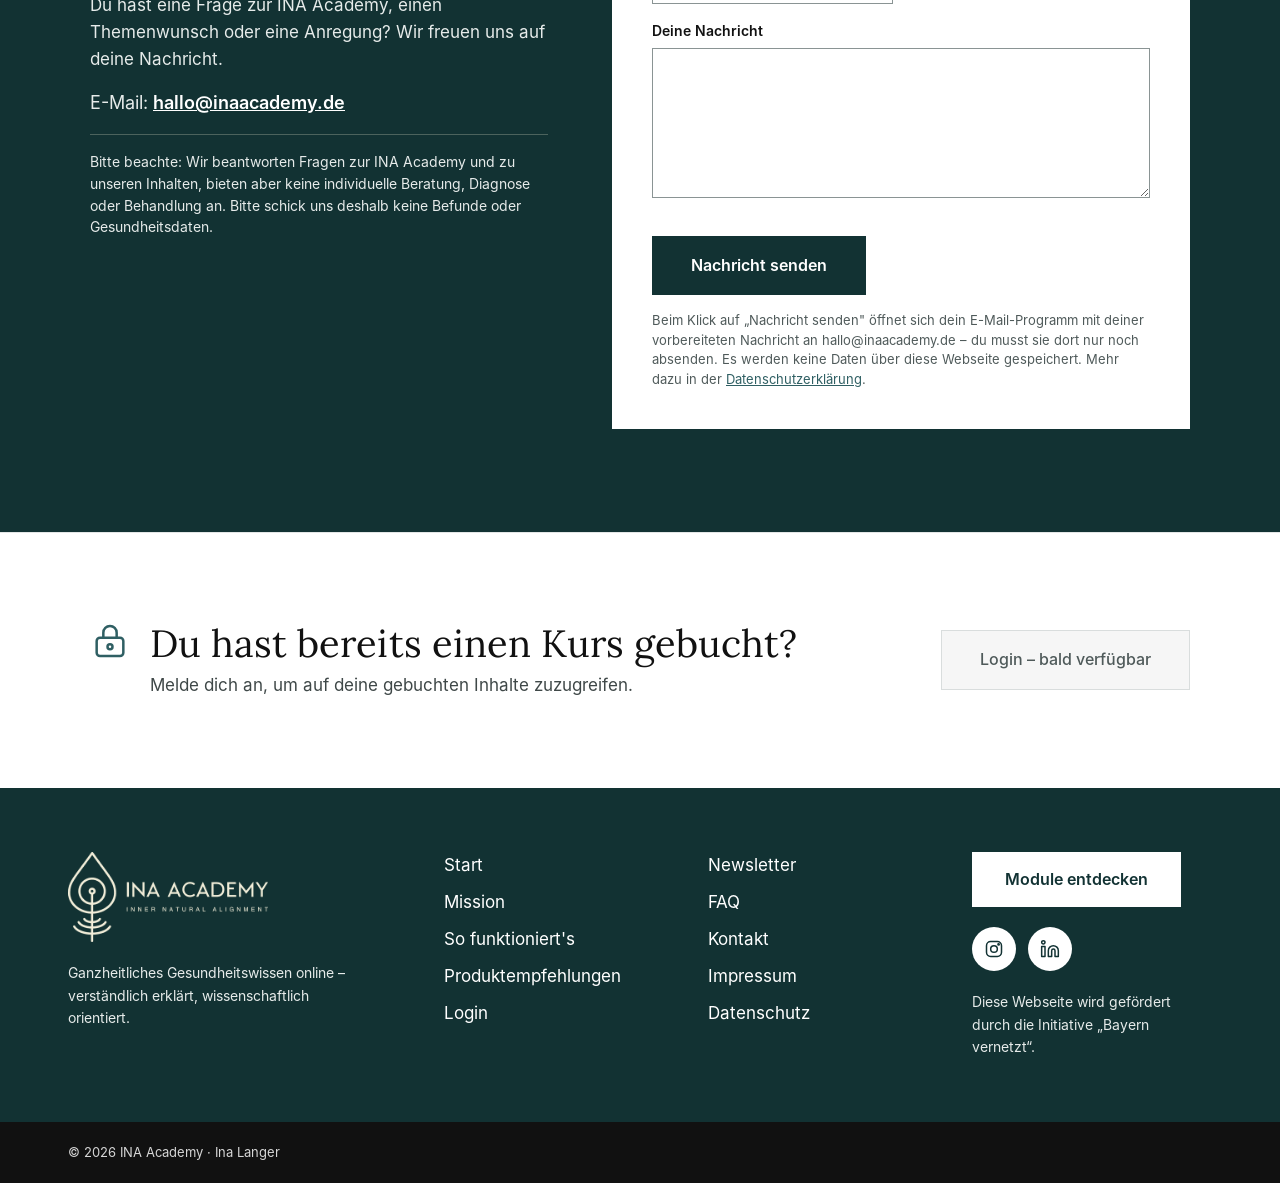
==== commit 3b620d62: "Startseite: Ina Langer im Abschnitt „Hinter der INA Academy“ mit ihrer Seite verlinkt Co-Authored-By" ====
--- a/index.html
+++ b/index.html
@@ -415,6 +415,10 @@
       html { scroll-behavior: auto; }
       * { transition: none !important; }
     }
+    .name-link { color: inherit; text-decoration: underline; text-decoration-color: var(--petrol); text-underline-offset: 4px; }
+    .name-link:hover { color: var(--petrol); }
+    .more-link { color: var(--petrol); font-weight: 600; text-decoration: none; }
+    .more-link:hover { text-decoration: underline; text-underline-offset: 4px; }
   </style>
 </head>
 <body>
@@ -533,7 +537,8 @@
           </div>
           <div class="text">
             <h3>Hinter der INA Academy</h3>
-            <p class="muted">Hinter der INA Academy steht <strong class="strong">Ina Langer, Heilpraktikerin, Gesundheitsberaterin, Dozentin und angehende Psychologin</strong>. Ihre fachliche und didaktische Erfahrung fließt in die Inhalte ein. Im Mittelpunkt steht jedoch die Plattform selbst: ein Ort, an dem du dich informieren, Zusammenhänge besser verstehen und neue Impulse rund um deine Gesundheit entdecken kannst.</p>
+            <p class="muted">Hinter der INA Academy steht <strong class="strong"><a class="name-link" href="ina-langer.html">Ina Langer</a>, Heilpraktikerin, Gesundheitsberaterin, Dozentin und angehende Psychologin</strong>. Ihre fachliche und didaktische Erfahrung fließt in die Inhalte ein. Im Mittelpunkt steht jedoch die Plattform selbst: ein Ort, an dem du dich informieren, Zusammenhänge besser verstehen und neue Impulse rund um deine Gesundheit entdecken kannst.</p>
+            <p><a class="more-link" href="ina-langer.html">Mehr über Ina Langer →</a></p>
             <p class="disclaimer">Die INA Academy ersetzt keine ärztliche oder therapeutische Diagnostik oder Behandlung. Sie ergänzt die medizinische Versorgung durch Gesundheitsbildung und richtet sich an Menschen, die neugierig sind und sich intensiver mit ihrer Gesundheit auseinandersetzen möchten.</p>
             <p class="closing">INA Academy – weil gute Gesundheitsbildung dort beginnt, wo Fragen entstehen.</p>
           </div>
